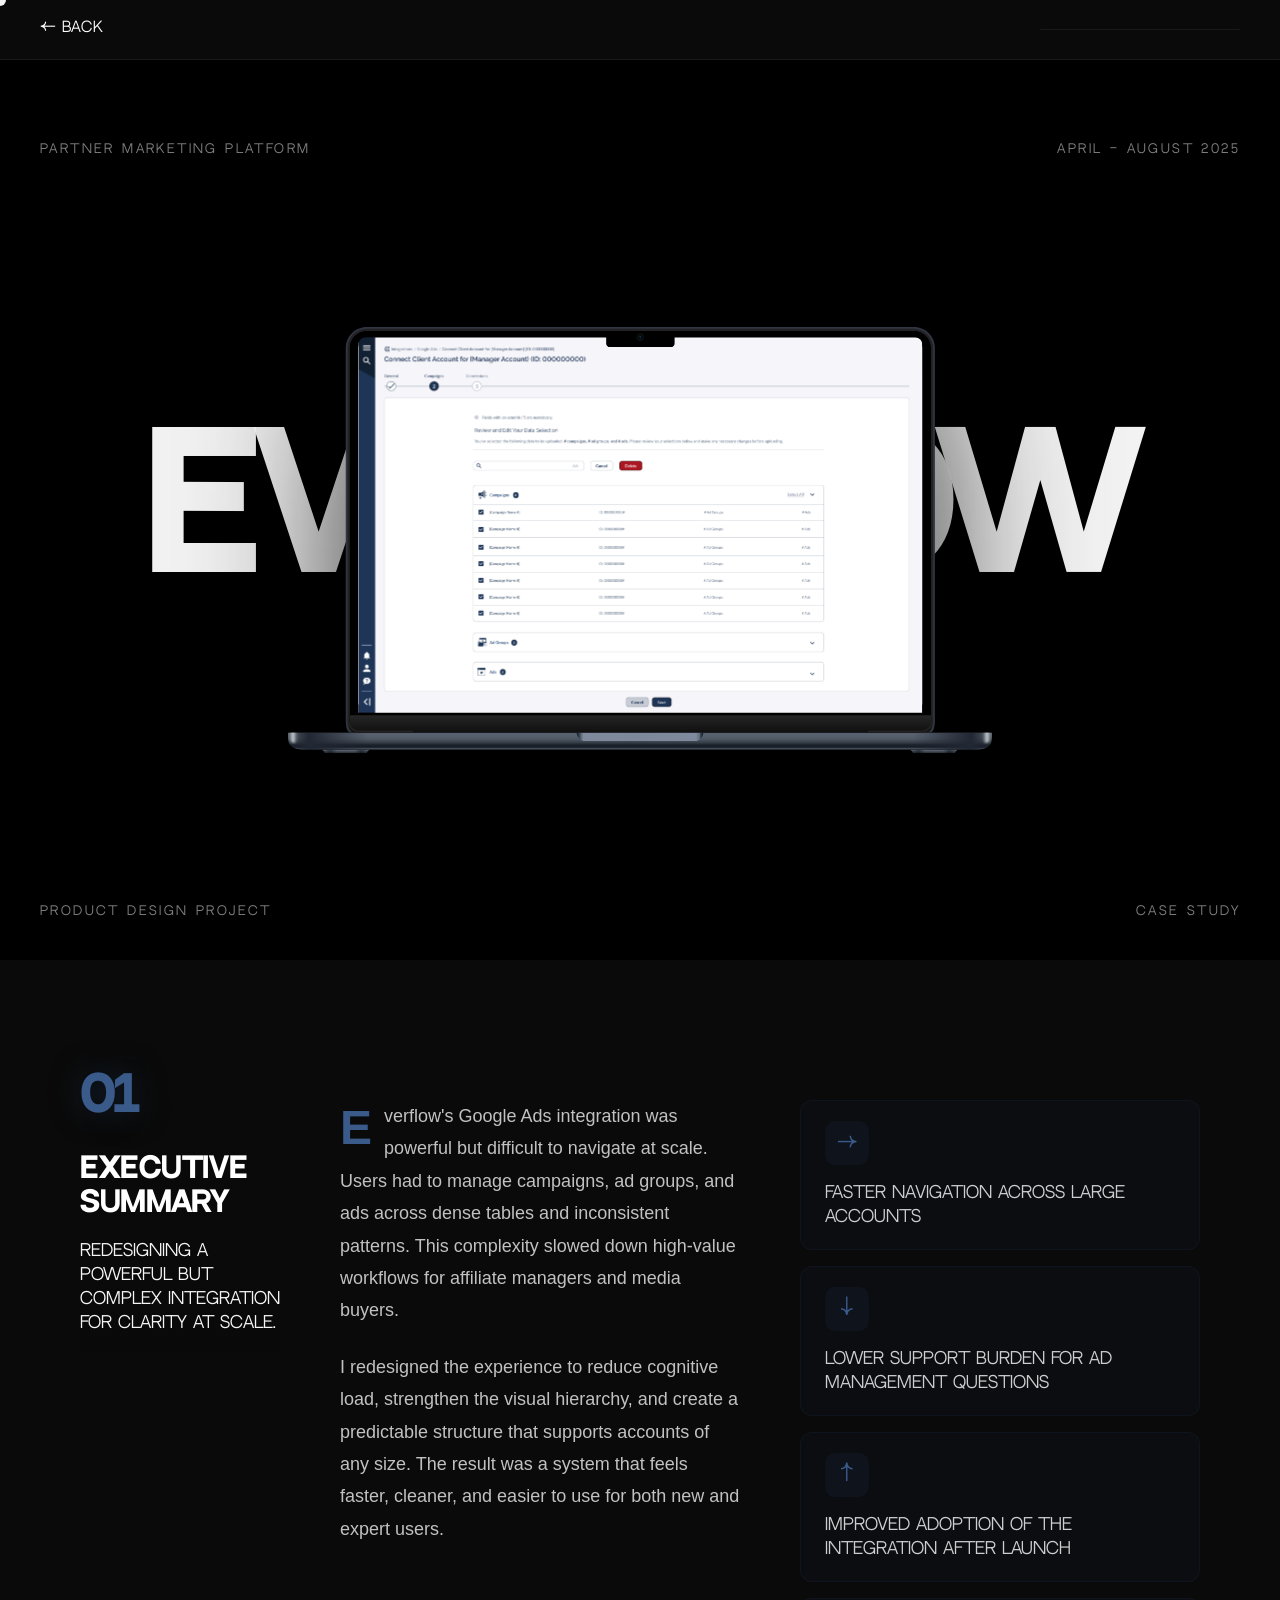
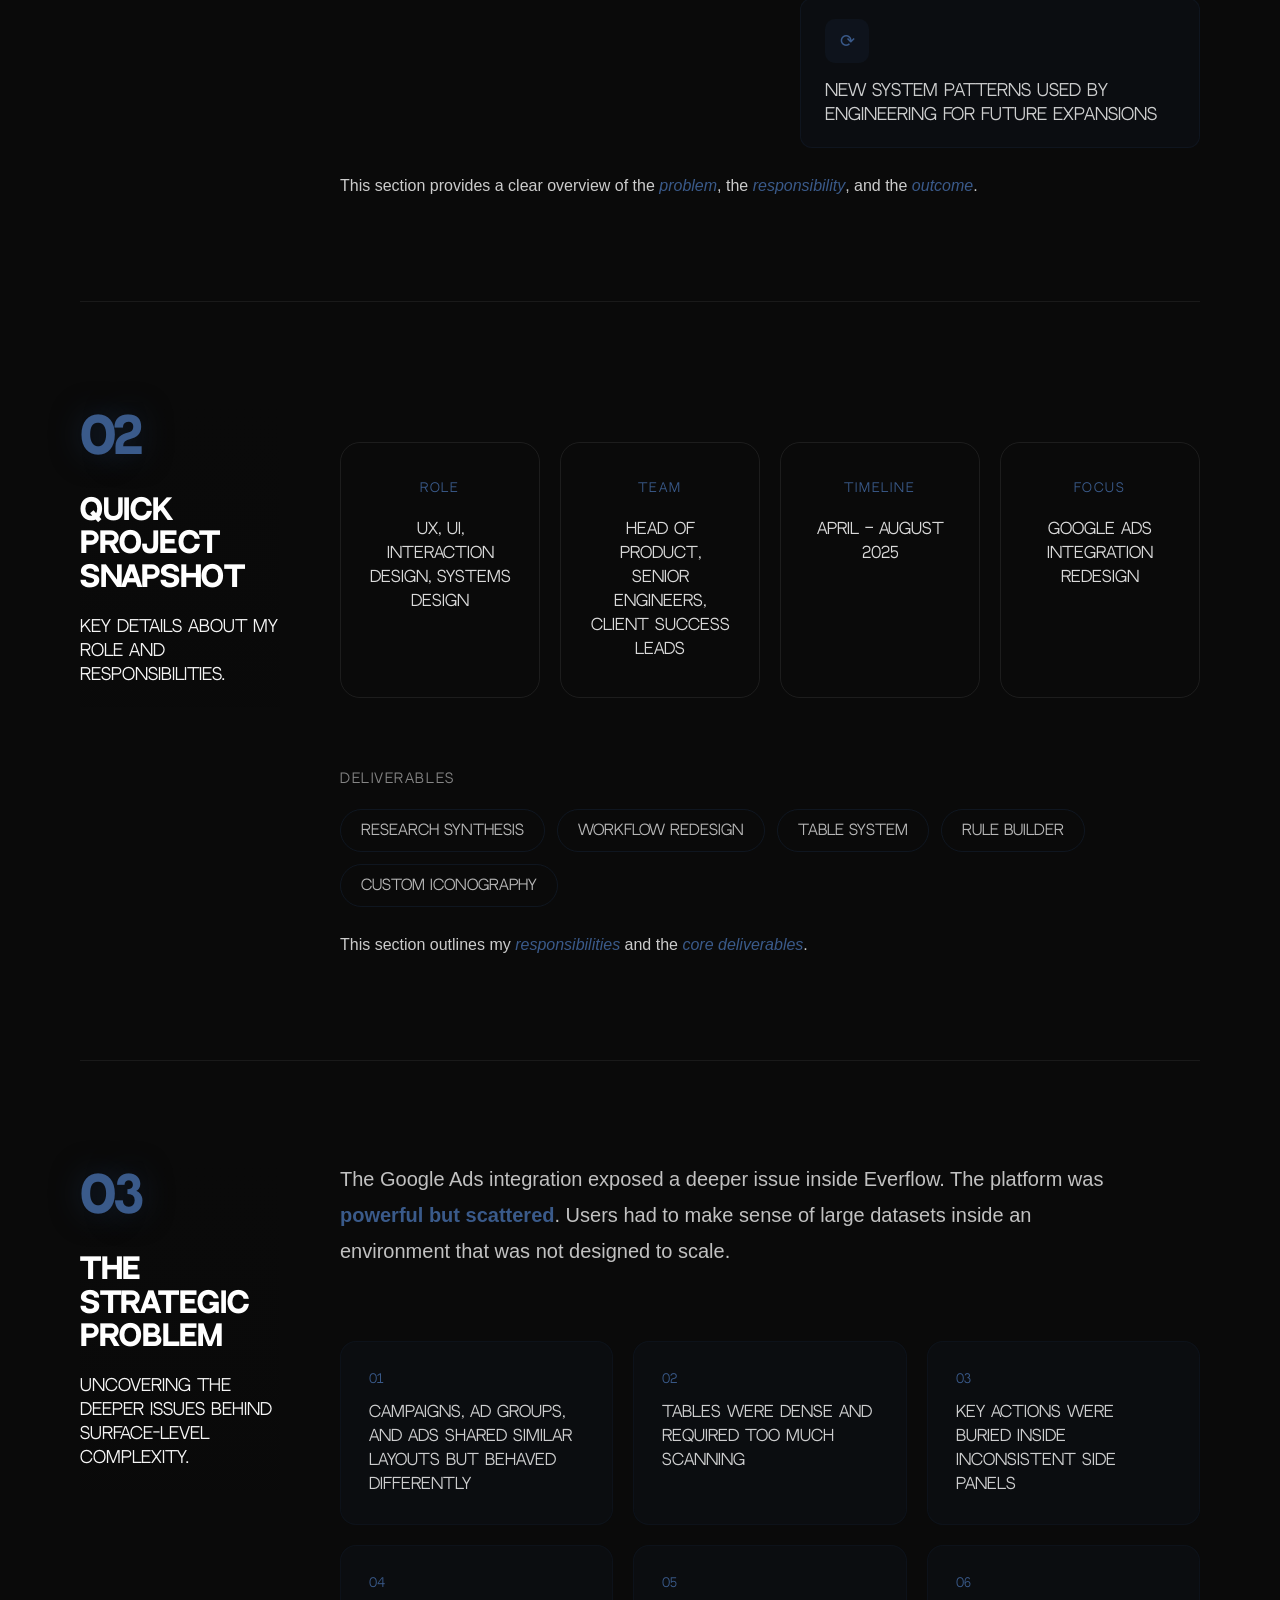
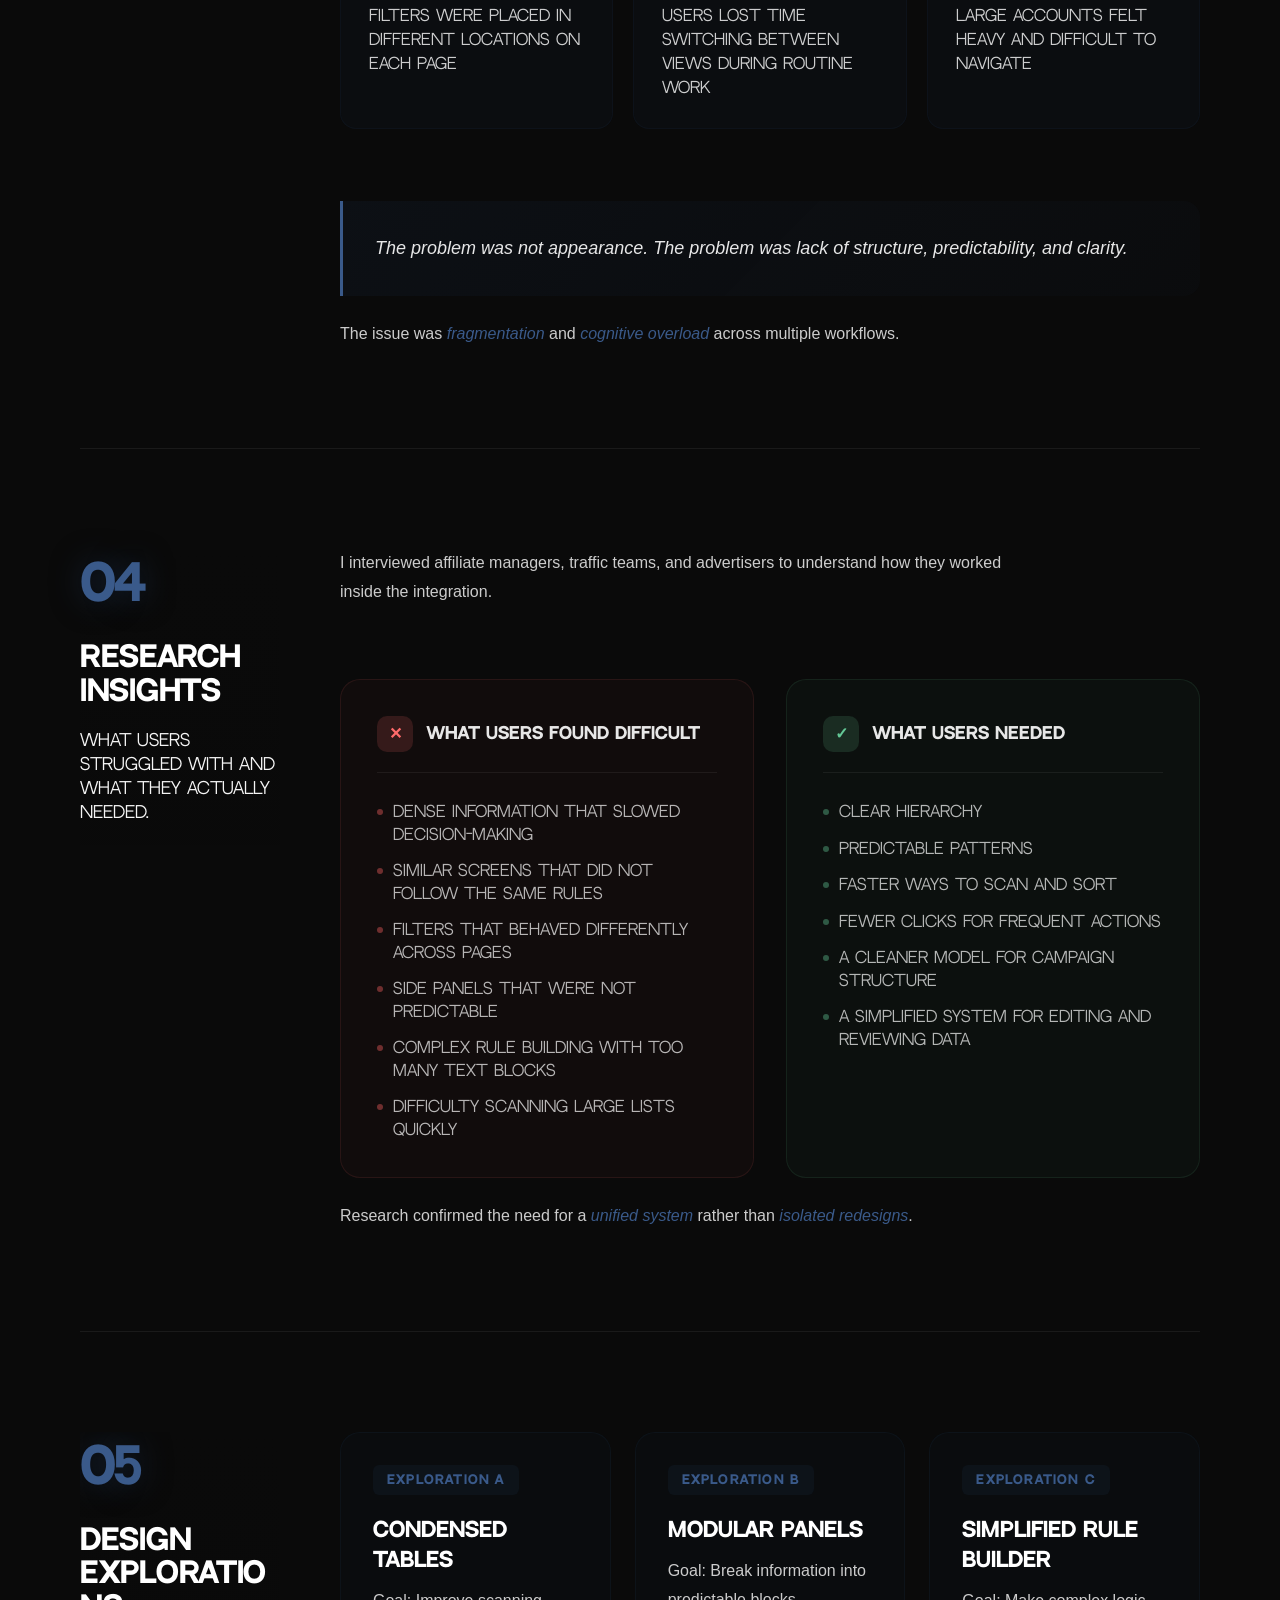
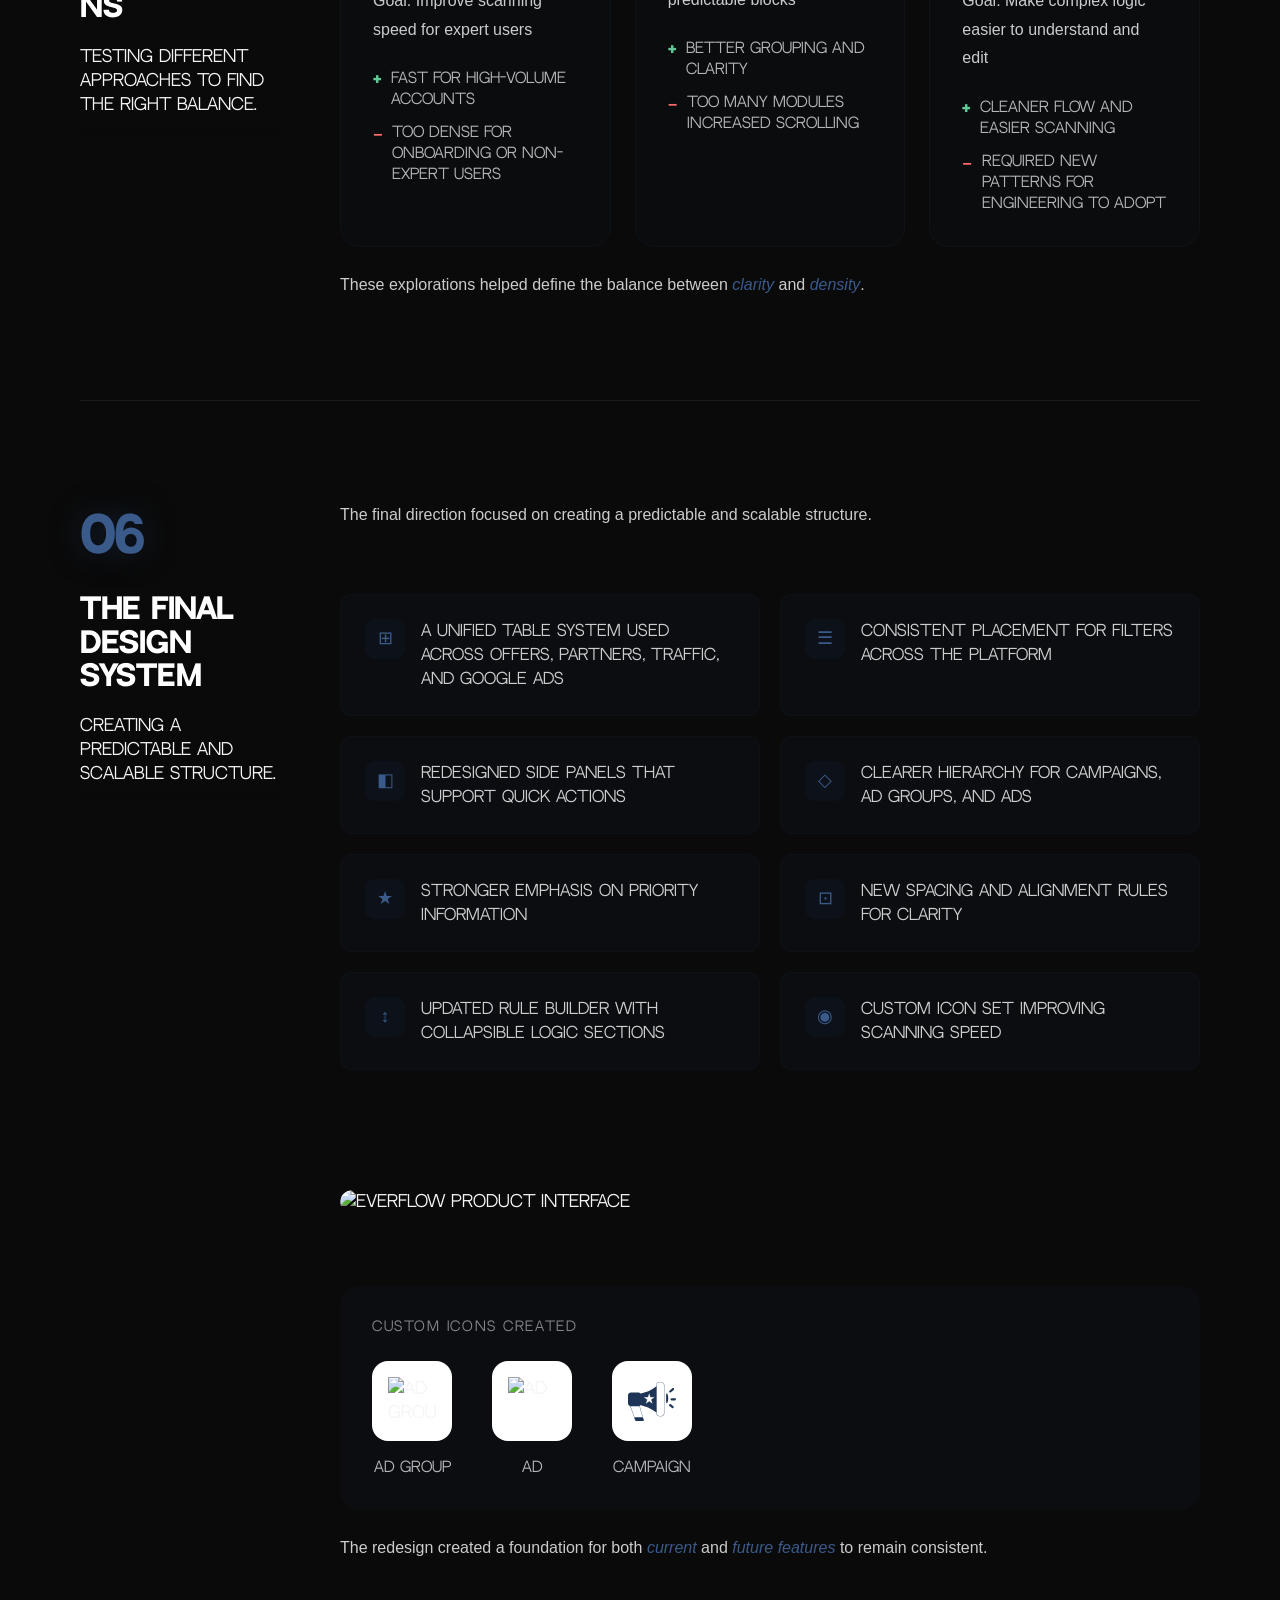
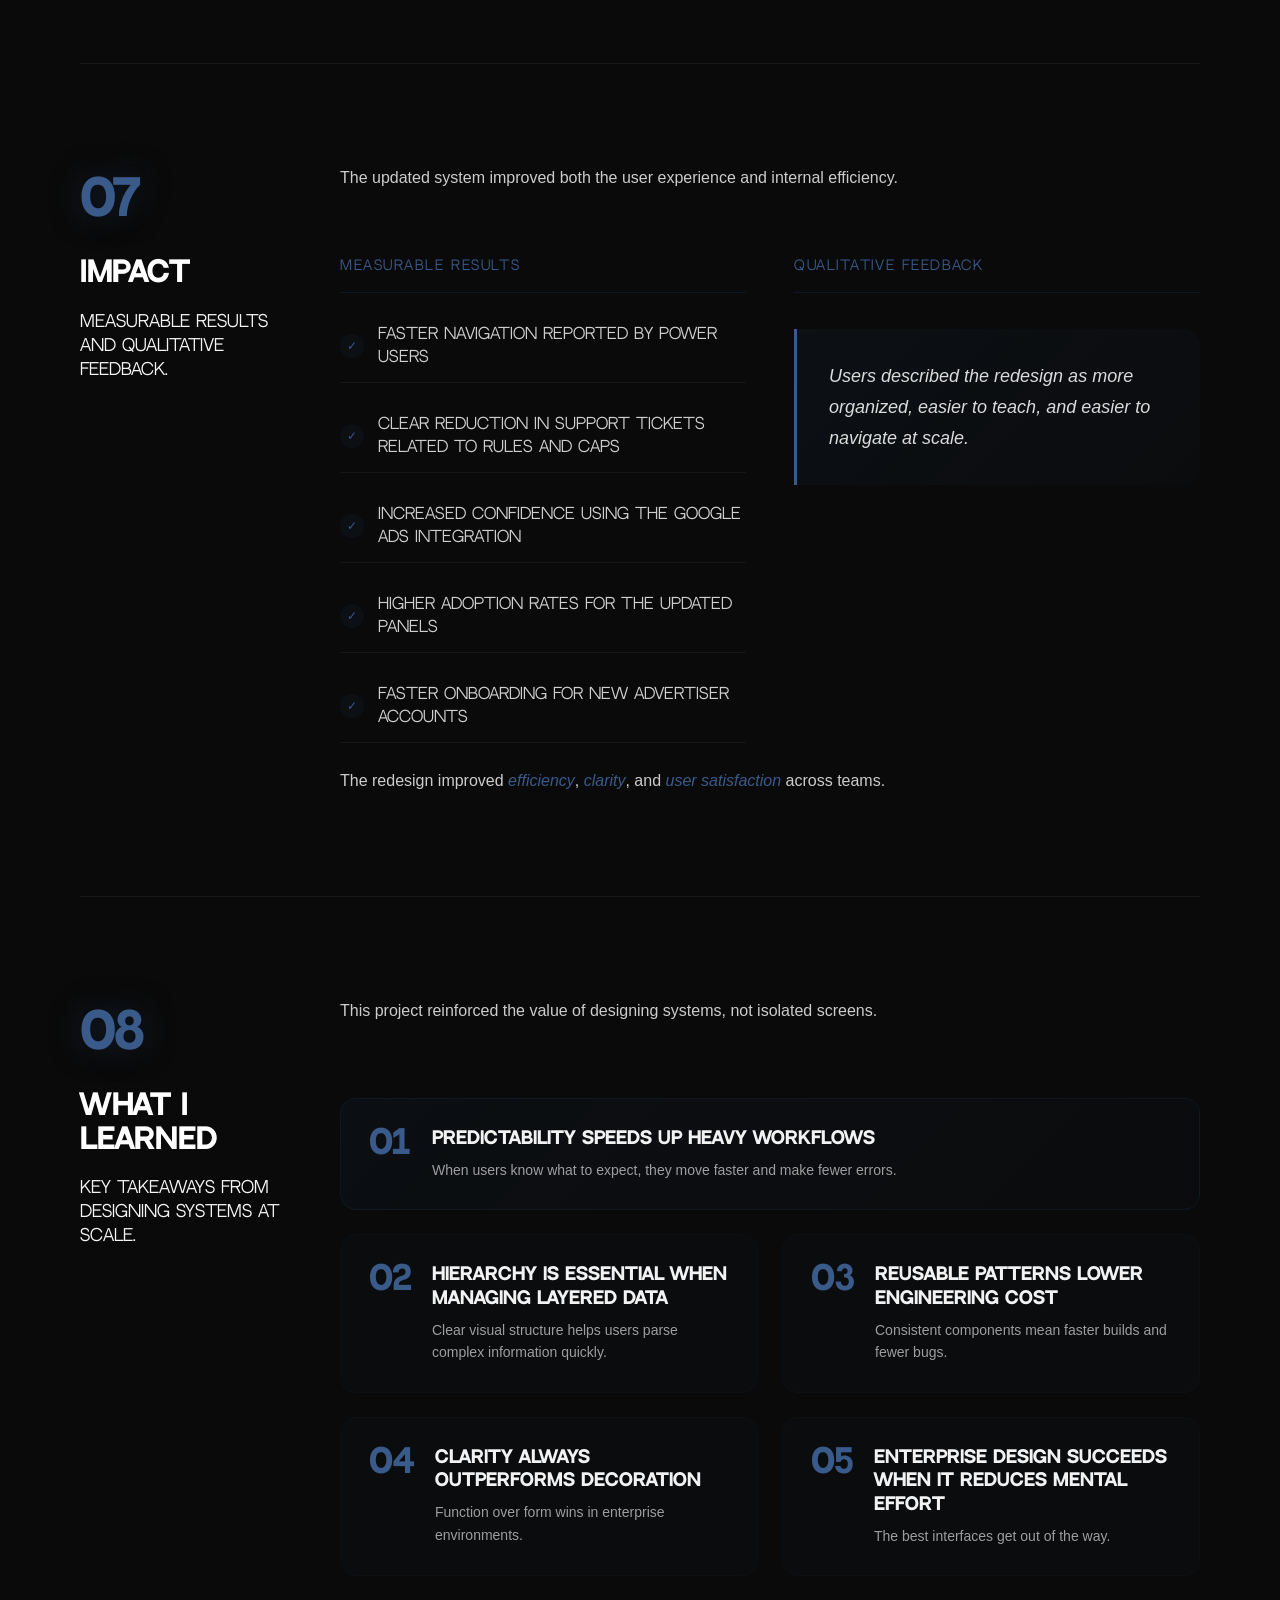
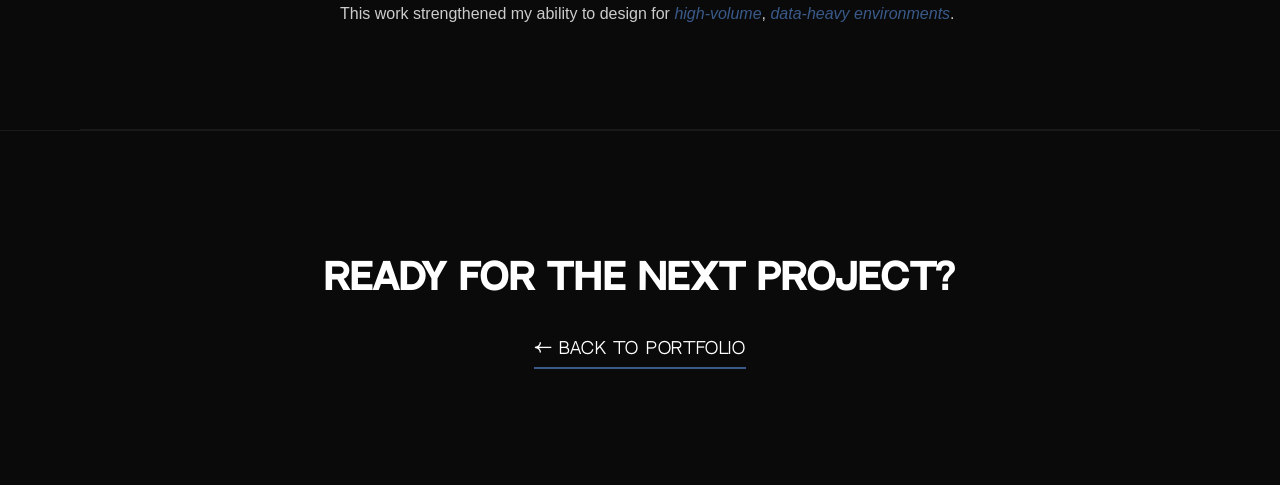
==== everflow-case-study.html @ 631b3890 "first commit" ====
<!DOCTYPE html>
<html lang="en">
<head>
    <meta charset="UTF-8">
    <meta name="viewport" content="width=device-width, initial-scale=1.0">
    <title>EVERFLOW – Case Study</title>
    <link rel="stylesheet" href="style.css">
    <link rel="stylesheet" href="case-study.css">
    <link rel="stylesheet" href="everflow-case-study.css">
    <link rel="preload" href="Assets/fonts/NeutralFace.woff2" as="font" type="font/woff2" crossorigin>
</head>
<body>
    <!-- Navigation -->
    <nav class="case-nav">
    <a href="index.html#projects" class="case-nav-logo">← back</a>
        <div class="case-nav-progress">
            <div class="progress-bar" id="progressBar"></div>
        </div>
    </nav>

    <!-- Hero Section -->
    <section class="case-hero">
        <!-- Background Text -->
        <h1 class="hero-background-text" style="font-size: clamp(80px, 14vw, 200px);">EVERFLOW</h1>
        
        <!-- Metadata -->
        <div class="hero-metadata hero-metadata-top-left">Partner Marketing Platform</div>
        <div class="hero-metadata hero-metadata-top-right">April – August 2025</div>
        <div class="hero-metadata hero-metadata-bottom-left">Product Design Project</div>
        <div class="hero-metadata hero-metadata-bottom-right">Case Study</div>
        
        <!-- Screen Mockup (centered) -->
        <div class="hero-center">
            <img src="Assets/Photos/EFScreen.svg" alt="Everflow Interface" class="phone-mockup" style="max-width: 55%; height: auto;">
        </div>
    </section>

    <!-- Content Sections -->
    <div class="case-content-wrapper">
        <!-- Section 01 - Executive Summary -->
        <section class="case-section" id="section-01">
            <div class="section-header">
                <span class="section-number">01</span>
                <h2 class="section-title">Executive Summary</h2>
                <p class="section-subtitle">Redesigning a powerful but complex integration for clarity at scale.</p>
            </div>
            <div class="section-content">
                <div class="exec-summary-grid">
                    <div class="exec-narrative">
                        <p>Everflow's Google Ads integration was powerful but difficult to navigate at scale. Users had to manage campaigns, ad groups, and ads across dense tables and inconsistent patterns. This complexity slowed down high-value workflows for affiliate managers and media buyers.</p>
                        <p>I redesigned the experience to reduce cognitive load, strengthen the visual hierarchy, and create a predictable structure that supports accounts of any size. The result was a system that feels faster, cleaner, and easier to use for both new and expert users.</p>
                    </div>
                    <div class="exec-impact-list">
                        <div class="impact-item">
                            <div class="impact-icon">→</div>
                            <span class="impact-text">Faster navigation across large accounts</span>
                        </div>
                        <div class="impact-item">
                            <div class="impact-icon">↓</div>
                            <span class="impact-text">Lower support burden for ad management questions</span>
                        </div>
                        <div class="impact-item">
                            <div class="impact-icon">↑</div>
                            <span class="impact-text">Improved adoption of the integration after launch</span>
                        </div>
                        <div class="impact-item">
                            <div class="impact-icon">⟳</div>
                            <span class="impact-text">New system patterns used by engineering for future expansions</span>
                        </div>
                    </div>
                </div>
                <p class="section-footer">This section provides a clear overview of the <em>problem</em>, the <em>responsibility</em>, and the <em>outcome</em>.</p>
            </div>
        </section>

        <!-- Section 02 - Quick Project Snapshot -->
        <section class="case-section" id="section-02">
            <div class="section-header">
                <span class="section-number">02</span>
                <h2 class="section-title">Quick Project Snapshot</h2>
                <p class="section-subtitle">Key details about my role and responsibilities.</p>
            </div>
            <div class="section-content">
                <div class="snapshot-grid">
                    <div class="snapshot-card">
                        <div class="snapshot-label">Role</div>
                        <div class="snapshot-value">UX, UI, Interaction Design, Systems Design</div>
                    </div>
                    <div class="snapshot-card">
                        <div class="snapshot-label">Team</div>
                        <div class="snapshot-value">Head of Product, Senior Engineers, Client Success Leads</div>
                    </div>
                    <div class="snapshot-card">
                        <div class="snapshot-label">Timeline</div>
                        <div class="snapshot-value">April – August 2025</div>
                    </div>
                    <div class="snapshot-card">
                        <div class="snapshot-label">Focus</div>
                        <div class="snapshot-value">Google Ads Integration Redesign</div>
                    </div>
                </div>
                <div class="deliverables-section">
                    <div class="deliverables-title">Deliverables</div>
                    <div class="deliverables-tags">
                        <span class="deliverable-tag">Research Synthesis</span>
                        <span class="deliverable-tag">Workflow Redesign</span>
                        <span class="deliverable-tag">Table System</span>
                        <span class="deliverable-tag">Rule Builder</span>
                        <span class="deliverable-tag">Custom Iconography</span>
                    </div>
                </div>
                <p class="section-footer">This section outlines my <em>responsibilities</em> and the <em>core deliverables</em>.</p>
            </div>
        </section>

        <!-- Section 03 - The Strategic Problem -->
        <section class="case-section" id="section-03">
            <div class="section-header">
                <span class="section-number">03</span>
                <h2 class="section-title">The Strategic Problem</h2>
                <p class="section-subtitle">Uncovering the deeper issues behind surface-level complexity.</p>
            </div>
            <div class="section-content">
                <div class="problem-intro">
                    <p>The Google Ads integration exposed a deeper issue inside Everflow. The platform was <strong>powerful but scattered</strong>. Users had to make sense of large datasets inside an environment that was not designed to scale.</p>
                </div>
                <div class="challenges-container">
                    <div class="challenge-block">
                        <div class="challenge-num">01</div>
                        <div class="challenge-text">Campaigns, ad groups, and ads shared similar layouts but behaved differently</div>
                    </div>
                    <div class="challenge-block">
                        <div class="challenge-num">02</div>
                        <div class="challenge-text">Tables were dense and required too much scanning</div>
                    </div>
                    <div class="challenge-block">
                        <div class="challenge-num">03</div>
                        <div class="challenge-text">Key actions were buried inside inconsistent side panels</div>
                    </div>
                    <div class="challenge-block">
                        <div class="challenge-num">04</div>
                        <div class="challenge-text">Filters were placed in different locations on each page</div>
                    </div>
                    <div class="challenge-block">
                        <div class="challenge-num">05</div>
                        <div class="challenge-text">Users lost time switching between views during routine work</div>
                    </div>
                    <div class="challenge-block">
                        <div class="challenge-num">06</div>
                        <div class="challenge-text">Large accounts felt heavy and difficult to navigate</div>
                    </div>
                </div>
                <div class="problem-statement">
                    <p>The problem was not appearance. The problem was lack of structure, predictability, and clarity.</p>
                </div>
                <p class="section-footer">The issue was <em>fragmentation</em> and <em>cognitive overload</em> across multiple workflows.</p>
            </div>
        </section>

        <!-- Section 04 - Research Insights -->
        <section class="case-section" id="section-04">
            <div class="section-header">
                <span class="section-number">04</span>
                <h2 class="section-title">Research Insights</h2>
                <p class="section-subtitle">What users struggled with and what they actually needed.</p>
            </div>
            <div class="section-content">
                <p class="research-intro">I interviewed affiliate managers, traffic teams, and advertisers to understand how they worked inside the integration.</p>
                
                <div class="research-visual-grid">
                    <div class="research-card difficulties">
                        <div class="research-card-header">
                            <span class="research-card-icon">✕</span>
                            <h4>What users found difficult</h4>
                        </div>
                        <div class="research-card-items">
                            <div class="research-card-item">Dense information that slowed decision-making</div>
                            <div class="research-card-item">Similar screens that did not follow the same rules</div>
                            <div class="research-card-item">Filters that behaved differently across pages</div>
                            <div class="research-card-item">Side panels that were not predictable</div>
                            <div class="research-card-item">Complex rule building with too many text blocks</div>
                            <div class="research-card-item">Difficulty scanning large lists quickly</div>
                        </div>
                    </div>
                    <div class="research-card needs">
                        <div class="research-card-header">
                            <span class="research-card-icon">✓</span>
                            <h4>What users needed</h4>
                        </div>
                        <div class="research-card-items">
                            <div class="research-card-item">Clear hierarchy</div>
                            <div class="research-card-item">Predictable patterns</div>
                            <div class="research-card-item">Faster ways to scan and sort</div>
                            <div class="research-card-item">Fewer clicks for frequent actions</div>
                            <div class="research-card-item">A cleaner model for campaign structure</div>
                            <div class="research-card-item">A simplified system for editing and reviewing data</div>
                        </div>
                    </div>
                </div>
                
                <p class="section-footer">Research confirmed the need for a <em>unified system</em> rather than <em>isolated redesigns</em>.</p>
            </div>
        </section>

        <!-- Section 05 - Design Explorations -->
        <section class="case-section" id="section-05">
            <div class="section-header">
                <span class="section-number">05</span>
                <h2 class="section-title">Design Explorations</h2>
                <p class="section-subtitle">Testing different approaches to find the right balance.</p>
            </div>
            <div class="section-content">
                <div class="explorations-row">
                    <div class="exploration-card">
                        <span class="exploration-label">Exploration A</span>
                        <h3 class="exploration-title">Condensed Tables</h3>
                        <p class="exploration-goal">Goal: Improve scanning speed for expert users</p>
                        <div class="exploration-pros-cons">
                            <div class="pro-con-item pro">
                                <span class="pro-con-sign">+</span>
                                <span class="pro-con-text">Fast for high-volume accounts</span>
                            </div>
                            <div class="pro-con-item con">
                                <span class="pro-con-sign">−</span>
                                <span class="pro-con-text">Too dense for onboarding or non-expert users</span>
                            </div>
                        </div>
                    </div>
                    <div class="exploration-card">
                        <span class="exploration-label">Exploration B</span>
                        <h3 class="exploration-title">Modular Panels</h3>
                        <p class="exploration-goal">Goal: Break information into predictable blocks</p>
                        <div class="exploration-pros-cons">
                            <div class="pro-con-item pro">
                                <span class="pro-con-sign">+</span>
                                <span class="pro-con-text">Better grouping and clarity</span>
                            </div>
                            <div class="pro-con-item con">
                                <span class="pro-con-sign">−</span>
                                <span class="pro-con-text">Too many modules increased scrolling</span>
                            </div>
                        </div>
                    </div>
                    <div class="exploration-card">
                        <span class="exploration-label">Exploration C</span>
                        <h3 class="exploration-title">Simplified Rule Builder</h3>
                        <p class="exploration-goal">Goal: Make complex logic easier to understand and edit</p>
                        <div class="exploration-pros-cons">
                            <div class="pro-con-item pro">
                                <span class="pro-con-sign">+</span>
                                <span class="pro-con-text">Cleaner flow and easier scanning</span>
                            </div>
                            <div class="pro-con-item con">
                                <span class="pro-con-sign">−</span>
                                <span class="pro-con-text">Required new patterns for engineering to adopt</span>
                            </div>
                        </div>
                    </div>
                </div>
                <p class="section-footer">These explorations helped define the balance between <em>clarity</em> and <em>density</em>.</p>
            </div>
        </section>

        <!-- Section 06 - The Final Design System -->
        <section class="case-section" id="section-06">
            <div class="section-header">
                <span class="section-number">06</span>
                <h2 class="section-title">The Final Design System</h2>
                <p class="section-subtitle">Creating a predictable and scalable structure.</p>
            </div>
            <div class="section-content">
                <p class="design-system-intro">The final direction focused on creating a predictable and scalable structure.</p>
                <div class="improvements-grid">
                    <div class="improvement-item">
                        <div class="improvement-icon">⊞</div>
                        <span class="improvement-text">A unified table system used across Offers, Partners, Traffic, and Google Ads</span>
                    </div>
                    <div class="improvement-item">
                        <div class="improvement-icon">☰</div>
                        <span class="improvement-text">Consistent placement for filters across the platform</span>
                    </div>
                    <div class="improvement-item">
                        <div class="improvement-icon">◧</div>
                        <span class="improvement-text">Redesigned side panels that support quick actions</span>
                    </div>
                    <div class="improvement-item">
                        <div class="improvement-icon">◇</div>
                        <span class="improvement-text">Clearer hierarchy for campaigns, ad groups, and ads</span>
                    </div>
                    <div class="improvement-item">
                        <div class="improvement-icon">★</div>
                        <span class="improvement-text">Stronger emphasis on priority information</span>
                    </div>
                    <div class="improvement-item">
                        <div class="improvement-icon">⊡</div>
                        <span class="improvement-text">New spacing and alignment rules for clarity</span>
                    </div>
                    <div class="improvement-item">
                        <div class="improvement-icon">↕</div>
                        <span class="improvement-text">Updated rule builder with collapsible logic sections</span>
                    </div>
                    <div class="improvement-item">
                        <div class="improvement-icon">◉</div>
                        <span class="improvement-text">Custom icon set improving scanning speed</span>
                    </div>
                </div>
                
                <!-- Product Image -->
                <div class="product-showcase">
                    <img src="Assets/Photos/everflow cover (2).svg" alt="Everflow Product Interface" class="product-image">
                </div>
                
                <div class="icons-section">
                    <div class="icons-title">Custom Icons Created</div>
                    <div class="icons-grid-simple">
                        <div class="icon-block">
                            <div class="icon-bg">
                                <img src="Assets/Photos/ad group icon.svg" alt="Ad Group" class="icon-img">
                            </div>
                            <span class="icon-name">Ad Group</span>
                        </div>
                        <div class="icon-block">
                            <div class="icon-bg">
                                <img src="Assets/Photos/ad icon.svg" alt="Ad" class="icon-img">
                            </div>
                            <span class="icon-name">Ad</span>
                        </div>
                        <div class="icon-block">
                            <div class="icon-bg">
                                <img src="Assets/Photos/megaphone.svg" alt="Campaign" class="icon-img">
                            </div>
                            <span class="icon-name">Campaign</span>
                        </div>
                    </div>
                </div>
                <p class="section-footer">The redesign created a foundation for both <em>current</em> and <em>future features</em> to remain consistent.</p>
            </div>
        </section>

        <!-- Section 07 - Impact -->
        <section class="case-section" id="section-07">
            <div class="section-header">
                <span class="section-number">07</span>
                <h2 class="section-title">Impact</h2>
                <p class="section-subtitle">Measurable results and qualitative feedback.</p>
            </div>
            <div class="section-content">
                <p class="impact-intro">The updated system improved both the user experience and internal efficiency.</p>
                <div class="impact-sections">
                    <div class="impact-section">
                        <div class="impact-section-title">Measurable Results</div>
                        <div class="impact-row">
                            <div class="impact-check">✓</div>
                            <span class="impact-row-text">Faster navigation reported by power users</span>
                        </div>
                        <div class="impact-row">
                            <div class="impact-check">✓</div>
                            <span class="impact-row-text">Clear reduction in support tickets related to rules and caps</span>
                        </div>
                        <div class="impact-row">
                            <div class="impact-check">✓</div>
                            <span class="impact-row-text">Increased confidence using the Google Ads integration</span>
                        </div>
                        <div class="impact-row">
                            <div class="impact-check">✓</div>
                            <span class="impact-row-text">Higher adoption rates for the updated panels</span>
                        </div>
                        <div class="impact-row">
                            <div class="impact-check">✓</div>
                            <span class="impact-row-text">Faster onboarding for new advertiser accounts</span>
                        </div>
                    </div>
                    <div class="impact-section">
                        <div class="impact-section-title">Qualitative Feedback</div>
                        <div class="qualitative-quote">
                            <p>Users described the redesign as more organized, easier to teach, and easier to navigate at scale.</p>
                        </div>
                    </div>
                </div>
                <p class="section-footer">The redesign improved <em>efficiency</em>, <em>clarity</em>, and <em>user satisfaction</em> across teams.</p>
            </div>
        </section>

        <!-- Section 08 - What I Learned -->
        <section class="case-section" id="section-08">
            <div class="section-header">
                <span class="section-number">08</span>
                <h2 class="section-title">What I Learned</h2>
                <p class="section-subtitle">Key takeaways from designing systems at scale.</p>
            </div>
            <div class="section-content">
                <p class="learnings-intro">This project reinforced the value of designing systems, not isolated screens.</p>
                
                <div class="learnings-showcase">
                    <div class="learning-card featured">
                        <div class="learning-number">01</div>
                        <div class="learning-content">
                            <h4>Predictability speeds up heavy workflows</h4>
                            <p>When users know what to expect, they move faster and make fewer errors.</p>
                        </div>
                    </div>
                    <div class="learning-card">
                        <div class="learning-number">02</div>
                        <div class="learning-content">
                            <h4>Hierarchy is essential when managing layered data</h4>
                            <p>Clear visual structure helps users parse complex information quickly.</p>
                        </div>
                    </div>
                    <div class="learning-card">
                        <div class="learning-number">03</div>
                        <div class="learning-content">
                            <h4>Reusable patterns lower engineering cost</h4>
                            <p>Consistent components mean faster builds and fewer bugs.</p>
                        </div>
                    </div>
                    <div class="learning-card">
                        <div class="learning-number">04</div>
                        <div class="learning-content">
                            <h4>Clarity always outperforms decoration</h4>
                            <p>Function over form wins in enterprise environments.</p>
                        </div>
                    </div>
                    <div class="learning-card">
                        <div class="learning-number">05</div>
                        <div class="learning-content">
                            <h4>Enterprise design succeeds when it reduces mental effort</h4>
                            <p>The best interfaces get out of the way.</p>
                        </div>
                    </div>
                </div>
                
                <p class="section-footer closing-footer">This work strengthened my ability to design for <em>high-volume</em>, <em>data-heavy environments</em>.</p>
            </div>
        </section>
    </div>

    <!-- Footer CTA -->
    <section class="case-footer">
        <div class="footer-content">
            <h2>Ready for the next project?</h2>
            <a href="index.html#projects" class="footer-link">← Back to portfolio</a>
        </div>
    </section>

    <script>
        // ===== FRAMER-STYLE ANIMATIONS =====
        
        // Smooth scroll progress bar
        window.addEventListener('scroll', () => {
            const scrollTop = window.scrollY;
            const docHeight = document.documentElement.scrollHeight - window.innerHeight;
            const scrollPercent = (scrollTop / docHeight) * 100;
            const progressBar = document.getElementById('progressBar');
            if (progressBar) {
                progressBar.style.width = scrollPercent + '%';
            }
        });

        // Main intersection observer for scroll animations
        const observerOptions = {
            threshold: 0.1,
            rootMargin: '0px 0px -50px 0px'
        };

        const observer = new IntersectionObserver((entries) => {
            entries.forEach(entry => {
                if (entry.isIntersecting) {
                    entry.target.classList.add('visible');
                    entry.target.classList.add('in-view');
                }
            });
        }, observerOptions);

        // Observe all animatable elements
        const animatableSelectors = [
            '.case-section',
            '.section-header',
            '.section-content',
            '.exec-summary-grid',
            '.impact-item',
            '.snapshot-card',
            '.challenge-block',
            '.research-card',
            '.research-card-item',
            '.exploration-card',
            '.improvement-item',
            '.icon-chip',
            '.impact-row',
            '.learning-card',
            '.deliverable-tag',
            '.case-footer'
        ];
        
        document.querySelectorAll(animatableSelectors.join(', ')).forEach(el => {
            observer.observe(el);
        });
    </script>
    <!-- Custom Cursor -->
    <div class="cursor"></div>
    <div class="cursor-text"></div>

    <script>
        // Custom Cursor - Case Study
        const cursor = document.querySelector('.cursor');
        const cursorText = document.querySelector('.cursor-text');

        if (cursor && cursorText) {
            let mouseX = 0;
            let mouseY = 0;
            let cursorX = 0;
            let cursorY = 0;

            document.addEventListener('mousemove', (e) => {
                mouseX = e.clientX;
                mouseY = e.clientY;
            });

            function animateCursor() {
                const speed = 0.2;
                cursorX += (mouseX - cursorX) * speed;
                cursorY += (mouseY - cursorY) * speed;

                cursor.style.left = cursorX + 'px';
                cursor.style.top = cursorY + 'px';
                cursorText.style.left = cursorX + 'px';
                cursorText.style.top = cursorY + 'px';

                requestAnimationFrame(animateCursor);
            }

            animateCursor();

            document.addEventListener('mouseleave', () => {
                cursor.style.opacity = '0';
                cursorText.style.opacity = '0';
            });

            document.addEventListener('mouseenter', () => {
                cursor.style.opacity = '1';
                cursorText.style.opacity = '0';
            });
        }
    </script>

    <script>
        // Page exit animation for back links
        document.querySelectorAll('.case-nav-logo, .footer-link, .cta-link').forEach((link) => {
            link.addEventListener('click', (event) => {
                const href = link.getAttribute('href');
                if (!href || href.startsWith('#')) return;
                if (window.matchMedia('(prefers-reduced-motion: reduce)').matches) {
                    return;
                }
                event.preventDefault();
                document.body.classList.add('page-exit');
                setTimeout(() => {
                    window.location.href = href;
                }, 520);
            });
        });
    </script>
</body>
</html>
---- style.css ----
/* Font Face Declarations */
@font-face {
    font-family: 'NeutralFace';
    src: url('Assets/fonts/NeutralFace.otf') format('opentype');
    font-weight: normal;
    font-style: normal;
    font-display: swap;
}

@font-face {
    font-family: 'NeutralFace';
    src: url('Assets/fonts/NeutralFace-Bold.otf') format('opentype');
    font-weight: bold;
    font-style: normal;
    font-display: swap;
}

/* Design System Variables */
:root {
    --color-primary: #ffffff;
    --color-secondary: #8a8a8a;
    --color-tertiary: #555555;
    --color-bg-primary: #0a0a0a;
    --color-bg-secondary: #1d1e20;
    --spacing-xs: 8px;
    --spacing-sm: 16px;
    --spacing-md: 24px;
    --spacing-lg: 48px;
    --spacing-xl: 80px;
    --border-radius: 8px;
    --transition-fast: 0.2s cubic-bezier(0.25, 0.1, 0.25, 1);
    --transition-base: 0.4s cubic-bezier(0.25, 0.1, 0.25, 1);
    --transition-slow: 0.8s cubic-bezier(0.25, 0.1, 0.25, 1);
}

/* Reset and base styles */
* {
    margin: 0;
    padding: 0;
    box-sizing: border-box;
}

body {
    font-family: 'NeutralFace', -apple-system, BlinkMacSystemFont, 'Segoe UI', sans-serif;
    line-height: 1.5;
    font-style: normal;
    overflow-x: hidden;
    overflow-y: scroll;
    scrollbar-gutter: stable;
    scroll-behavior: smooth;
    background-color: var(--color-bg-primary);
    color: var(--color-primary);
    cursor: none;
}

/* Custom Cursor */
.cursor {
    position: fixed;
    width: 12px;
    height: 12px;
    background: #ffffff;
    border-radius: 50%;
    pointer-events: none;
    z-index: 9999;
    transform: translate(-50%, -50%);
    transition: width 0.5s cubic-bezier(0.34, 1.56, 0.64, 1), 
                height 0.5s cubic-bezier(0.34, 1.56, 0.64, 1),
                background 0.3s ease,
                border-radius 0.5s cubic-bezier(0.34, 1.56, 0.64, 1);
    mix-blend-mode: difference;
}

.cursor-text {
    position: fixed;
    pointer-events: none;
    z-index: 10000;
    transform: translate(-50%, -50%);
    font-family: 'NeutralFace', sans-serif;
    font-size: 13px;
    font-weight: 600;
    letter-spacing: 0.08em;
    text-transform: uppercase;
    color: #000;
    opacity: 0;
    transition: opacity 0.2s ease;
}

.cursor.hover-project {
    width: 110px;
    height: 110px;
    background: #ffffff;
    mix-blend-mode: normal;
    border-radius: 50%;
    animation: cursorBounce 0.6s cubic-bezier(0.34, 1.56, 0.64, 1);
}

@keyframes cursorBounce {
    0% { transform: translate(-50%, -50%) scale(0.5); }
    50% { transform: translate(-50%, -50%) scale(1.15); }
    100% { transform: translate(-50%, -50%) scale(1); }
}

.cursor.hover-project + .cursor-text {
    opacity: 1 !important;
    color: #000;
    font-weight: 700;
    transition: none;
}

@keyframes textPop {
    0% { opacity: 0; transform: translate(-50%, -50%) scale(0.5); }
    100% { opacity: 1; transform: translate(-50%, -50%) scale(1); }
}

/* Wiggle animation while hovering */
.cursor.hover-project.wiggle {
    animation: cursorWiggle 3s ease-in-out infinite;
}

@keyframes cursorWiggle {
    0%, 100% { transform: translate(-50%, -50%) scale(1) rotate(0deg); }
    25% { transform: translate(-50%, -50%) scale(1.03) rotate(2deg); }
    50% { transform: translate(-50%, -50%) scale(0.97) rotate(0deg); }
    75% { transform: translate(-50%, -50%) scale(1.03) rotate(-2deg); }
}

.cursor.hover-project.wiggle + .cursor-text {
    animation: textWiggle 3s ease-in-out infinite;
}

@keyframes textWiggle {
    0%, 100% { transform: translate(-50%, -50%) rotate(0deg); }
    25% { transform: translate(-50%, -50%) rotate(2deg); }
    50% { transform: translate(-50%, -50%) rotate(0deg); }
    75% { transform: translate(-50%, -50%) rotate(-2deg); }
}

/* Hide cursor on touch devices */
@media (hover: none) {
    .cursor, .cursor-text {
        display: none;
    }
    body {
        cursor: auto;
    }
}

/* Hide default cursor on interactive elements */
a, button, .project-card, .nav-link, .cv-button {
    cursor: none;
}

body.preload {
    overflow: hidden;
}

/* Preloader - Minimal & Elegant */
.preloader {
    position: fixed;
    top: 0;
    left: 0;
    width: 100%;
    height: 100%;
    background-color: #0a0a0a;
    display: flex;
    justify-content: center;
    align-items: center;
    z-index: 10000;
    transition: opacity 1s ease-out, visibility 1s ease-out;
    overflow: hidden;
}

.preloader.hidden {
    opacity: 0;
    visibility: hidden;
}

.preloader-content {
    text-align: center;
    position: relative;
}

.loading-counter {
    font-family: 'NeutralFace', sans-serif;
    font-size: 120px;
    font-weight: normal;
    color: #ffffff;
    line-height: 1;
    margin-bottom: 40px;
    opacity: 0;
    animation: counterFade 0.3s ease-out forwards;
    letter-spacing: -2px;
}

.loading-text {
    font-family: 'NeutralFace', sans-serif;
    color: #666666;
    font-size: 16px;
    letter-spacing: 1px;
    opacity: 0;
    animation: textFade 0.5s ease-out 0.2s forwards;
    text-transform: lowercase;
    margin-top: 20px;
}

.minimal-progress {
    width: 200px;
    height: 1px;
    background-color: rgba(255, 255, 255, 0.1);
    margin: 30px auto 0;
    position: relative;
    overflow: hidden;
}

.minimal-progress::after {
    content: '';
    position: absolute;
    top: 0;
    left: -100%;
    width: 100%;
    height: 100%;
    background-color: #ffffff;
    animation: progressSlide 2.5s ease-out forwards;
}

@keyframes counterFade {
    to { opacity: 1; }
}

@keyframes textFade {
    to { opacity: 1; }
}

@keyframes progressSlide {
    0% { left: -100%; }
    100% { left: 100%; }
}

@keyframes gradientShift {
    0%, 100% { background-position: 0% 50%; }
    50% { background-position: 100% 50%; }
}

@keyframes textSlideUp {
    to {
        opacity: 1;
        transform: translateY(0);
    }
}

@keyframes spin {
    0% { transform: rotate(0deg); }
    100% { transform: rotate(360deg); }
}

@keyframes dotPulse {
    0%, 100% { transform: scale(0.8); opacity: 0.5; }
    50% { transform: scale(1.2); opacity: 1; }
}

@keyframes shimmer {
    0% { background-position: -200% center; }
    100% { background-position: 200% center; }
}

@keyframes progressRing {
    to {
        stroke-dashoffset: 0;
    }
}

.particle {
    position: absolute;
    width: 4px;
    height: 4px;
    background: radial-gradient(circle, #ffffff, transparent);
    border-radius: 50%;
    pointer-events: none;
    animation: float 6s ease-in-out infinite;
}

.particle:nth-child(1) { top: 10%; left: 20%; animation-delay: 0s; }
.particle:nth-child(2) { top: 20%; left: 80%; animation-delay: 1s; }
.particle:nth-child(3) { top: 80%; left: 10%; animation-delay: 2s; }
.particle:nth-child(4) { top: 70%; left: 90%; animation-delay: 3s; }
.particle:nth-child(5) { top: 30%; left: 50%; animation-delay: 4s; }

@keyframes float {
    0%, 100% { transform: translateY(0px) rotate(0deg); opacity: 0; }
    10% { opacity: 1; }
    90% { opacity: 1; }
    50% { transform: translateY(-20px) rotate(180deg); }
}

@keyframes logoSlideUp {
    to {
        opacity: 1;
        transform: translateX(-50%) translateY(0px);
    }
}

@keyframes navSmoothUp {
    to {
        opacity: 1;
        transform: translateY(0px);
    }
}

@keyframes navPopUp {
    0% {
        opacity: 0;
        transform: translateY(50px) scale(0.8);
    }
    60% {
        transform: translateY(-5px) scale(1.05);
    }
    100% {
        opacity: 1;
        transform: translateY(0px) scale(1);
    }
}

@keyframes heroFadeIn {
    to {
        opacity: 1;
    }
}

@keyframes statusSlideDown {
    to {
        opacity: 1;
        transform: translateY(0);
    }
}

@keyframes statusPulse {
    0%, 100% { 
        opacity: 1; 
        transform: scale(1);
    }
    50% { 
        opacity: 0.6; 
        transform: scale(1.2);
    }
}

@keyframes logoFloat {
    0%, 100% { 
        transform: translateY(0px); 
    }
    50% { 
        transform: translateY(-12px); 
    }
}

@keyframes menuFloat {
    0%, 100% { 
        transform: translateY(0px); 
    }
    50% { 
        transform: translateY(-6px); 
    }
}

@keyframes spinOnHover {
    0% { 
        transform: translateY(0px) rotate(0deg); 
    }
    50% { 
        transform: translateY(-2px) rotate(180deg); 
    }
    100% { 
        transform: translateY(0px) rotate(360deg); 
    }
}

@keyframes continuousSpinOnHover {
    0% { 
        transform: rotate(0deg); 
    }
    100% { 
        transform: rotate(360deg); 
    }
}

@keyframes subtleGlow {
    0%, 100% { 
        text-shadow: 0 0 5px rgba(255, 255, 255, 0.3);
    }
    50% { 
        text-shadow: 0 0 15px rgba(255, 255, 255, 0.6), 0 0 25px rgba(255, 255, 255, 0.3);
    }
}

.main-content {
    opacity: 0;
    transition: opacity 0.8s ease-out;
}

.main-content.visible {
    opacity: 1;
}

.main-content.visible .main-title {
    animation: logoSlideUp 1.2s cubic-bezier(0.25, 0.46, 0.45, 0.94) 0.3s forwards;
}

.main-content.visible .nav-item {
    animation: navSmoothUp 0.8s cubic-bezier(0.25, 0.46, 0.45, 0.94) forwards,
               menuFloat 4s ease-in-out infinite 1.5s;
}

.main-content.visible .projects { animation-delay: 0.6s; }
.main-content.visible .play { animation-delay: 0.7s; }
.main-content.visible .about { animation-delay: 0.8s; }
.main-content.visible .resume { animation-delay: 0.9s; }

/* Hero Section - DRAMATIC CURTAIN DROP */
.hero {
    min-height: 100vh;
    background: var(--color-bg);
    display: flex;
    flex-direction: column;
    padding: 2rem;
    opacity: 0;
    position: relative;
    overflow: hidden;
}

/* Curtain effect overlay */
.hero::before {
    content: '';
    position: absolute;
    top: 0;
    left: 0;
    width: 100%;
    height: 100%;
    background: var(--color-text);
    z-index: 100;
    transform: translateY(0);
    animation: curtainDrop 1.5s cubic-bezier(0.77, 0, 0.175, 1) 0.5s forwards;
}

.main-content.visible .hero {
    animation: heroFadeUp 1.2s ease-out forwards;
}

/* Simple Navigation - FIXED */
.simple-nav {
    display: flex;
    justify-content: space-between;
    align-items: center;
    font-family: var(--font-body);
    font-size: 14px;
    font-weight: 500;
    color: var(--color-text);
    margin-bottom: 4rem;
    opacity: 0;
    animation: navFadeIn 0.8s ease-out 1s both;
    z-index: 10;
    width: 100%;
    padding: 0 1rem;
}

.simple-nav span:first-child {
    cursor: pointer;
    transition: all 0.4s ease;
    transform-origin: left center;
    white-space: nowrap;
    flex-shrink: 0;
}

.simple-nav span:first-child:hover {
    transform: scale(1.05);
    color: var(--color-text-secondary);
}

.nav-links {
    display: flex;
    gap: 3rem;
    align-items: center;
    flex-shrink: 0;
    min-width: fit-content;
}

.nav-links span {
    cursor: pointer;
    transition: all 0.4s cubic-bezier(0.34, 1.56, 0.64, 1);
    position: relative;
    transform-origin: center;
    opacity: 0;
    transform: translateY(20px);
    animation: slideUpFade 0.6s ease-out forwards;
    display: inline-block;
}

.nav-links span:nth-child(1) { animation-delay: 1.3s; }
.nav-links span:nth-child(2) { animation-delay: 1.5s; }
.nav-links span:nth-child(3) { animation-delay: 1.7s; }

/* Nav Link Anchors - Same styles as spans */
.nav-link {
    cursor: pointer;
    transition: all 0.4s cubic-bezier(0.34, 1.56, 0.64, 1);
    position: relative;
    transform-origin: center;
    opacity: 0;
    transform: translateY(20px);
    animation: slideUpFade 0.6s ease-out forwards;
    display: inline-block;
    text-decoration: none;
    color: inherit;
}

.nav-link:nth-child(1) { animation-delay: 1.3s; }
.nav-link:nth-child(2) { animation-delay: 1.5s; }
.nav-link:nth-child(3) { animation-delay: 1.7s; }

.nav-link::after {
    content: '';
    position: absolute;
    bottom: -4px;
    left: 0;
    width: 0;
    height: 1px;
    background: #fff;
    transition: width 0.3s cubic-bezier(0.34, 1.56, 0.64, 1);
}

.nav-link:hover {
    transform: translateY(-3px) scale(1.05);
    color: #fff;
    letter-spacing: 0.02em;
}

.nav-link:hover::after {
    width: 100%;
}

.nav-link:active {
    transform: translateY(0) scale(0.98);
}

.nav-links span::after {
    content: '';
    position: absolute;
    bottom: -4px;
    left: 0;
    width: 0;
    height: 1px;
    background: #fff;
    transition: width 0.3s cubic-bezier(0.34, 1.56, 0.64, 1);
}

.nav-links span:hover {
    transform: translateY(-3px) scale(1.05);
    color: #fff;
    letter-spacing: 0.02em;
}

.nav-links span:hover::after {
    width: 100%;
}

/* Bounce effect on hover */
.nav-links span:active {
    transform: translateY(0) scale(0.98);
}

/* Resume Button with SCALE POP */
.resume-button {
    background: var(--color-text);
    color: var(--color-bg);
    border: none;
    padding: 8px 16px;
    font-family: var(--font-body);
    font-size: 14px;
    font-weight: 500;
    text-transform: uppercase;
    letter-spacing: 0.1em;
    cursor: pointer;
    transition: all 0.4s ease;
    border-radius: 0;
    display: flex;
    align-items: center;
    gap: 4px;
    position: relative;
    overflow: hidden;
    transform-origin: center;
    opacity: 0;
    transform: scale(0);
    animation: scalePop 0.5s cubic-bezier(0.68, -0.55, 0.265, 1.55) 1.9s forwards;
    white-space: nowrap;
    flex-shrink: 0;
}

.resume-button::before {
    content: '';
    position: absolute;
    top: 0;
    left: 0;
    width: 100%;
    height: 100%;
    background: rgba(255,255,255,0.1);
    opacity: 0;
    transition: opacity 0.3s ease;
}

.resume-button:hover::before {
    opacity: 1;
}

.resume-button:hover {
    background: var(--color-text-secondary);
    transform: translateY(-3px) scale(1.05);
    box-shadow: 0 8px 20px rgba(255, 255, 255, 0.1);
}

.resume-button:active {
    transform: translateY(-1px) scale(1.02);
    transition: all 0.1s ease;
}

/* Main Typography - 3D LETTER LIFT */
.hero-center {
    flex: 1;
    display: flex;
    flex-direction: column;
    justify-content: center;
    align-items: center;
    text-align: center;
    cursor: default;
    perspective: 1000px;
}

.main-title {
    font-family: var(--font-heading);
    font-size: clamp(120px, 20vw, 280px);
    font-weight: 900;
    color: var(--color-text);
    line-height: 0.8;
    margin: 0;
    text-transform: uppercase;
    letter-spacing: -0.02em;
    opacity: 0;
    transform: scale(0);
    animation: explosiveScale 1.5s cubic-bezier(0.68, -0.55, 0.265, 1.55) 2.5s forwards;
    position: relative;
    transition: all 0.6s ease;
    transform-origin: center;
    cursor: pointer;
    filter: blur(20px);
    white-space: nowrap;
}


/* Individual Letter Effects REMOVED - Using plain text */

.main-title::before {
    content: '';
    position: absolute;
    top: 0;
    left: -100%;
    width: 100%;
    height: 100%;
    background: linear-gradient(90deg, transparent 0%, rgba(255,255,255,0.6) 50%, transparent 100%);
    transform: skewX(-25deg);
    animation: titleShineSwipe 1.2s ease-out 4.5s forwards;
    z-index: 1;
}

.main-title::after {
    content: '';
    position: absolute;
    top: 0;
    left: 0;
    width: 100%;
    height: 100%;
    opacity: 0;
    pointer-events: none;
}

.main-title:hover {
    transform: scale(1.05);
    text-shadow: 0 0 40px rgba(255, 255, 255, 0.2);
    filter: blur(0px) brightness(1.1);
}

/* Ensure title is crystal clear after animation */
.main-content.visible .main-title {
    animation-fill-mode: forwards;
}

/* Bottom Info with SIMPLE FADE */
.hero-bottom {
    display: flex;
    justify-content: space-between;
    font-family: var(--font-body);
    font-size: 12px;
    font-weight: 400;
    color: var(--color-text-secondary);
    opacity: 0;
    animation: simpleFadeIn 0.8s ease-out 4.8s forwards;
}

.hero-bottom span {
    transition: all 0.3s ease;
    cursor: default;
    position: relative;
}

.hero-bottom span:hover {
    transform: translateY(-2px);
    color: var(--color-text);
}

/* CURTAIN & SIMPLE ANIMATIONS */
@keyframes curtainDrop {
    0% { transform: translateY(0); }
    100% { transform: translateY(100%); }
}

@keyframes heroFadeUp {
    0% { 
        opacity: 0; 
        transform: translateY(30px); 
    }
    100% { 
        opacity: 1; 
        transform: translateY(0); 
    }
}

@keyframes navFadeIn {
    0% { opacity: 0; }
    100% { opacity: 1; }
}

@keyframes slideUpFade {
    0% { 
        opacity: 0; 
        transform: translateY(20px); 
    }
    100% { 
        opacity: 1; 
        transform: translateY(0); 
    }
}

@keyframes scalePop {
    0% { 
        opacity: 0; 
        transform: scale(0); 
    }
    70% { 
        transform: scale(1.1); 
    }
    100% { 
        opacity: 1; 
        transform: scale(1); 
    }
}

@keyframes explosiveScale {
    0% { 
        opacity: 0; 
        transform: scale(0);
        filter: blur(20px);
    }
    60% { 
        transform: scale(1.2);
        filter: blur(5px);
    }
    100% { 
        opacity: 1; 
        transform: scale(1);
        filter: blur(0px);
    }
}

@keyframes titleShineSwipe {
    0% { 
        left: -100%; 
        opacity: 0; 
    }
    50% { 
        opacity: 1; 
    }
    100% { 
        left: 100%; 
        opacity: 0; 
    }
}

@keyframes letterReveal {
    0% { 
        opacity: 0; 
        transform: translateY(30px) scale(0.8) rotateX(20deg); 
    }
    70% { 
        transform: translateY(-5px) scale(1.05) rotateX(-5deg); 
    }
    100% { 
        opacity: 1; 
        transform: translateY(0) scale(1) rotateX(0deg); 
    }
}

@keyframes simpleFadeIn {
    0% { opacity: 0; }
    100% { opacity: 1; }
}

@keyframes spanReveal {
    0% { 
        opacity: 0; 
        transform: translateY(30px) scale(0.9); 
    }
    70% { 
        transform: translateY(-3px) scale(1.05); 
    }
    100% { 
        opacity: 1; 
        transform: translateY(0) scale(1); 
    }
}

/* Animations */
@keyframes fadeInUp {
    0% { opacity: 0; transform: translateY(20px); }
    100% { opacity: 1; transform: translateY(0); }
}

@keyframes titleFadeIn {
    0% { opacity: 0; transform: translateY(30px); }
    100% { opacity: 1; transform: translateY(0); }
}

/* Responsive */
@media (max-width: 768px) {
    .simple-nav {
        flex-direction: column;
        align-items: flex-start;
        gap: 1rem;
    }
    
    .hero-bottom {
        flex-direction: column;
        gap: 0.5rem;
    }
}

.hero-grid {
    display: grid;
    grid-template-columns: repeat(16, 1fr);
    grid-template-rows: auto 1fr auto;
    height: 100vh;
    padding: var(--spacing-xl);
    gap: 0;
    position: relative;
}

.hero-header {
    position: absolute;
    top: var(--spacing-xl);
    left: var(--spacing-xl);
    right: var(--spacing-xl);
    display: flex;
    justify-content: space-between;
    align-items: flex-start;
    z-index: 20;
    opacity: 0;
    transform: translateY(-20px);
    transition: all 0.8s cubic-bezier(0.25, 0.46, 0.45, 0.94);
}

.main-content.visible .hero-header {
    opacity: 1;
    transform: translateY(0);
    transition-delay: 0.3s;
}

.hero-info-left,
.hero-info-center,
.hero-info-right {
    font-family: var(--font-body);
    font-size: 14px;
    color: var(--color-text-secondary);
    letter-spacing: var(--letter-spacing-wide);
    text-transform: lowercase;
    max-width: 250px;
}

.hero-info-center {
    text-align: center;
}

.hero-info-right {
    text-align: right;
}

/* Status Indicator */
.status-indicator {
    position: absolute;
    top: var(--spacing-lg);
    left: var(--spacing-lg);
    display: flex;
    align-items: center;
    gap: var(--spacing-xs);
    opacity: 0;
    transform: translateY(-10px);
    z-index: 100;
}

.main-content.visible .status-indicator {
    animation: statusSlideDown 0.8s var(--transition-baISse) 0.5s forwards;
}

.status-dot {
    width: 8px;
    height: 8px;
    background-color: #00ff88;
    border-radius: 50%;
    animation: statusPulse 2s ease-in-out infinite;
}

.status-text {
    font-family: 'NeutralFace', sans-serif;
    font-size: 13px;
    font-weight: 300;
    color: var(--color-secondary);
    text-transform: lowercase;
    letter-spacing: 0.02em;
}

/* Main title styling */
.main-title {
    position: absolute;
    left: 50%;
    top: 50%;
    transform: translateX(-50%) translateY(-50%);
    width: auto;
    height: auto;
    display: flex;
    flex-direction: column;
    justify-content: center;
    align-items: center;
    opacity: 0;
    text-align: center;
    z-index: 10;
}

.hero-title {
    font-family: var(--font-heading);
    font-size: clamp(80px, 15vw, 220px);
    font-weight: 400;
    color: var(--color-text);
    margin: 0;
    line-height: 0.85;
    letter-spacing: var(--letter-spacing-tight);
    text-transform: lowercase;
    opacity: 0;
    transform: translateY(30px);
    transition: all 0.8s cubic-bezier(0.25, 0.46, 0.45, 0.94);
    position: relative;
    overflow: visible;
}

.hero-subtitle {
    font-family: var(--font-body);
    font-size: 16px;
    color: var(--color-text-secondary);
    margin: var(--spacing-lg) 0 0 0;
    letter-spacing: var(--letter-spacing-wide);
    text-transform: lowercase;
    opacity: 0;
    transform: translateY(20px);
    transition: all 0.8s cubic-bezier(0.25, 0.46, 0.45, 0.94);
    max-width: 500px;
    line-height: 1.4;
    text-align: center;
}

.main-content.visible .hero-title {
    opacity: 1;
    transform: translateY(0);
    transition-delay: 0.3s;
}

.main-content.visible .hero-subtitle {
    opacity: 1;
    transform: translateY(0);
    transition-delay: 0.5s;
}

.logo-svg {
    width: 1141px;
    height: 238px;
    transition: all 0.3s cubic-bezier(0.25, 0.46, 0.45, 0.94);
    cursor: pointer;
    transform-style: preserve-3d;
    animation: logoFloat 6s ease-in-out infinite;
    filter: none;
}

.logo-svg:hover {
    transform: translateY(-8px) scale(1.02);
    filter: drop-shadow(0px 20px 40px rgba(0, 0, 0, 0.15));
    animation: none;
}

/* Navigation */
.navigation {
    position: absolute;
    bottom: var(--spacing-xl);
    left: var(--spacing-xl);
    display: flex;
    gap: var(--spacing-lg);
    align-items: center;
    z-index: 100;
}

.nav-item {
    font-family: 'NeutralFace', sans-serif;
    color: var(--color-text-secondary);
    font-size: 16px;
    font-weight: 300;
    text-transform: lowercase;
    cursor: pointer;
    transition: all 0.4s cubic-bezier(0.25, 0.46, 0.45, 0.94);
    opacity: 0;
    transform: translateY(30px);
    position: relative;
    display: inline-block;
    letter-spacing: 0.02em;
    padding: var(--spacing-xs) 0;
}

.nav-item:hover {
    color: var(--color-text);
    transform: translateY(-2px);
}

.nav-item::after {
    content: '';
    position: absolute;
    bottom: -2px;
    left: 0;
    width: 0;
    height: 1px;
    background: var(--color-primary);
    transition: width var(--transition-base);
}

.nav-item:hover {
    color: var(--color-primary);
    transform: translateY(-2px);
    letter-spacing: 0.05em;
}

.nav-item:hover::after {
    width: 100%;
}

/* About Section */
.about-section {
    background: var(--color-bg);
    width: 100%;
    min-height: 100vh;
    display: flex;
    align-items: center;
    justify-content: center;
    padding: 120px var(--spacing-lg);
    position: relative;
    overflow: hidden;
}

.about-wrapper {
    max-width: 1100px;
    width: 100%;
}

.wave-text {
    font-family: 'NeutralFace', sans-serif;
    font-size: clamp(28px, 3.5vw, 48px);
    font-weight: 300;
    line-height: 1.7;
    text-align: left;
    margin: 0;
    color: var(--color-text);
    text-transform: lowercase;
    letter-spacing: -0.005em;
    max-width: 100%;
}

.wave-text span {
    opacity: 0.12;
    transform: translateY(10px);
    display: inline-block;
    transition: opacity 0.8s ease, transform 0.8s ease;
}

.wave-text span.visible {
    opacity: 1;
    transform: translateY(0);
}

/* Responsive adjustments */
@media (max-width: 1200px) {
    .main-title {
        left: 50%;
        top: 20px;
        transform: translateX(-50%) translateY(30px);
        width: 80%;
        height: auto;
    }
    
    .logo-svg {
        width: 100%;
        height: auto;
        max-width: 912px;
    }
    
    .navigation {
        bottom: 30px;
        padding: 0 30px;
    }
    
    .nav-item {
        font-size: 20px;
    }
}

@media (max-width: 768px) {
    .main-title {
        left: 50%;
        top: 50px;
        transform: translateX(-50%) translateY(30px);
        width: 90%;
        height: auto;
    }
    
    .logo-svg {
        width: 100%;
        height: auto;
        max-width: 600px;
    }
    
    .navigation {
        flex-direction: row;
        justify-content: space-around;
        bottom: 20px;
        padding: 0 20px;
    }
    
    .nav-item {
        font-size: 18px;
    }
}

/* About Section Responsive */
@media (max-width: 1200px) {
    .about-section {
        padding: 60px 40px;
    }
    
    .about-text {
        font-size: 40px;
        max-width: 900px;
    }
}

@media (max-width: 768px) {
    .about-section {
        padding: 40px 20px;
        min-height: 80vh;
    }
    
    .about-text {
        font-size: 28px;
        max-width: 100%;
        text-align: left;
    }
}

@media (max-width: 480px) {
    .about-text {
        font-size: 24px;
    }
}

/* Fallback fonts */
@font-face {
    font-family: 'Neutral Face';
    src: local('Arial'), local('Helvetica'), sans-serif;
    font-weight: normal;
    font-style: normal;
}

@font-face {
    font-family: 'Malling';
    src: local('Arial Black'), local('Helvetica Bold'), sans-serif;
    font-weight: bold;
    font-style: normal;
}

/* Projects Section */
.projects-section {
    padding: 0;
    background-color: var(--color-bg);
    opacity: 1;
    transform: translateY(0);
    transition: all 1.5s cubic-bezier(0.25, 0.46, 0.45, 0.94);
}

.projects-section.visible {
    opacity: 1;
    transform: translateY(0);
}

.project-card {
    position: relative;
    min-height: 80vh;
    padding: var(--spacing-xl);
    border-bottom: 1px solid rgba(255, 255, 255, 0.1);
    display: flex;
    flex-direction: column;
    justify-content: space-between;
    cursor: pointer;
    transform: translateY(0);
    opacity: 1;
    transition: all var(--transition-slow);
    overflow: hidden;
}

.project-card.animate {
    transform: translateY(0);
    opacity: 1;
}

.project-card:hover {
    background: radial-gradient(
        circle at 70% 50%, 
        rgba(255, 255, 255, 0.08) 0%, 
        rgba(255, 255, 255, 0.04) 30%,
        rgba(10, 10, 10, 0.95) 70%
    );
    transform: scale(1.01);
    box-shadow: 
        0 0 100px rgba(255, 255, 255, 0.1),
        inset 0 0 200px rgba(255, 255, 255, 0.05);
}

.project-meta {
    display: flex;
    justify-content: space-between;
    align-items: flex-start;
    font-family: var(--font-body);
    font-size: 14px;
    color: var(--color-text-secondary);
    text-transform: uppercase;
    letter-spacing: var(--letter-spacing-wide);
    margin-bottom: auto;
}

.project-content {
    display: flex;
    justify-content: space-between;
    align-items: flex-end;
    margin-top: auto;
    margin-bottom: var(--spacing-lg);
}

.project-info {
    flex: 1;
    max-width: 50%;
}

.project-name {
    font-family: var(--font-heading);
    font-size: clamp(60px, 8vw, 120px);
    font-weight: 400;
    color: var(--color-text);
    margin: 0 0 var(--spacing-sm) 0;
    line-height: 0.9;
    letter-spacing: var(--letter-spacing-tight);
    text-transform: lowercase;
}

.project-subtitle {
    font-family: var(--font-body);
    font-size: 18px;
    color: var(--color-text);
    margin: 0 0 var(--spacing-md) 0;
    line-height: 1.3;
    white-space: nowrap;
    overflow: hidden;
    text-overflow: ellipsis;
}

.project-details {
    display: flex;
    gap: var(--spacing-md);
}

.detail-item {
    font-family: var(--font-body);
    font-size: 12px;
    color: var(--color-text-secondary);
    letter-spacing: var(--letter-spacing-wide);
    text-transform: uppercase;
    white-space: nowrap;
}

.project-arrow {
    font-size: 60px;
    color: var(--color-text);
    transition: all var(--transition-fast);
    transform: translateX(0px);
}

.project-card:hover .project-arrow {
    transform: translateX(20px);
    opacity: 0;
}

/* ===== FLOATING ITEMS HOVER EFFECT ===== */
.project-floating-items {
    position: absolute;
    top: 0;
    right: 0;
    width: 50%;
    height: 100%;
    pointer-events: none;
    z-index: 15;
}

.floating-item {
    position: absolute;
    opacity: 0;
    pointer-events: none;
    transition: all 0.6s cubic-bezier(0.34, 1.56, 0.64, 1);
    filter: drop-shadow(0 15px 30px rgba(0, 0, 0, 0.25));
}

.floating-item img {
    width: 100%;
    height: 100%;
    object-fit: contain;
    border-radius: 12px;
    image-rendering: -webkit-optimize-contrast;
    image-rendering: crisp-edges;
    -webkit-backface-visibility: hidden;
    backface-visibility: hidden;
    transform: translateZ(0);
}

/* Item 1 - Main screen, left side of the pair */
.floating-item.item-1 {
    width: 200px;
    right: 28%;
    top: 55%;
    transform: translateY(-50%) translateX(50px) rotate(-2deg);
    z-index: 2;
    transition-delay: 0s;
}

/* Item 2 - Second screen, right side of the pair */
.floating-item.item-2 {
    width: 180px;
    right: 8%;
    top: 50%;
    transform: translateY(-50%) translateX(40px) rotate(3deg);
    z-index: 3;
    transition-delay: 0.08s;
}

/* Item 3 - Small accent, bottom center */
.floating-item.item-3 {
    width: 80px;
    right: 22%;
    bottom: 10%;
    transform: translateY(-15px) translateX(35px) rotate(4deg) scale(0.8);
    z-index: 4;
    transition-delay: 0.14s;
}

/* Item 4 - Extra small accent, top */
.floating-item.item-4 {
    width: 60px;
    right: 15%;
    top: 15%;
    transform: translateY(15px) translateX(25px) rotate(-5deg) scale(0.7);
    z-index: 1;
    transition-delay: 0.2s;
}

/* Hover states - items float in */
.project-card:hover .floating-item {
    opacity: 1;
}

.project-card:hover .floating-item.item-1 {
    transform: translateY(-50%) translateX(0) rotate(-2deg);
}

.project-card:hover .floating-item.item-2 {
    transform: translateY(-50%) translateX(0) rotate(3deg);
}

.project-card:hover .floating-item.item-3 {
    transform: translateY(0) translateX(0) rotate(4deg);
}

.project-card:hover .floating-item.item-4 {
    transform: translateY(0) translateX(0) rotate(-5deg);
}

/* Subtle floating animation on hover */
@keyframes floatItem1 {
    0%, 100% { transform: translateY(-50%) rotate(-2deg); }
    50% { transform: translateY(calc(-50% - 6px)) rotate(-1deg); }
}

@keyframes floatItem2 {
    0%, 100% { transform: translateY(-50%) rotate(3deg); }
    50% { transform: translateY(calc(-50% - 5px)) rotate(4deg); }
}

@keyframes floatItem3 {
    0%, 100% { transform: rotate(4deg); }
    50% { transform: translateY(-4px) rotate(5deg); }
}

.project-card:hover .floating-item.item-1 {
    animation: floatItem1 3s ease-in-out infinite;
    animation-delay: 0.6s;
}

.project-card:hover .floating-item.item-2 {
    animation: floatItem2 3.5s ease-in-out infinite;
    animation-delay: 0.8s;
}

.project-card:hover .floating-item.item-3 {
    animation: floatItem3 4s ease-in-out infinite;
    animation-delay: 1s;
}

/* Evident-specific floating items positioning */
.project-card[data-project="evident"] .floating-item.item-1 {
    width: 200px;
    right: 8%;
    top: 50%;
    transform: translateY(-50%) translateX(80px) rotate(0deg);
}

.project-card[data-project="evident"]:hover .floating-item.item-1 {
    transform: translateY(-50%) translateX(0px) rotate(0deg);
    animation: floatEvidentScreen 3s ease-in-out infinite;
    animation-delay: 0.6s;
}

.project-card[data-project="evident"] .floating-item.item-3 {
    width: 70px;
    right: 5%;
    top: 8%;
    transform: translateY(15px) translateX(25px) rotate(0deg) scale(0.7);
}

.project-card[data-project="evident"]:hover .floating-item.item-3 {
    transform: translateY(0) translateX(0) rotate(0deg) scale(1);
}

@keyframes floatEvidentScreen {
    0%, 100% { transform: translateY(-50%) rotate(0deg); }
    50% { transform: translateY(calc(-50% - 6px)) rotate(0deg); }
}

/* Everflow-specific floating items positioning */
.project-card[data-project="everflow"] .floating-item.item-1 {
    width: 500px;
    right: 5%;
    bottom: 100px;
    top: auto;
    transform: translateX(50px) rotate(0deg);
}

.project-card[data-project="everflow"]:hover .floating-item.item-1 {
    transform: translateX(0) rotate(0deg);
    animation: floatEverflowScreen 3s ease-in-out infinite;
    animation-delay: 0.6s;
}

@keyframes floatEverflowScreen {
    0%, 100% { transform: translateX(0) translateY(0) rotate(0deg); }
    50% { transform: translateX(0) translateY(-6px) rotate(0deg); }
}

@keyframes floatIcon1 {
    0%, 100% { transform: rotate(8deg); }
    50% { transform: translateY(-5px) rotate(10deg); }
}

@keyframes floatIcon2 {
    0%, 100% { transform: rotate(-8deg); }
    50% { transform: translateY(5px) rotate(-6deg); }
}

/* Finsense-specific floating items positioning */
/* Pink AI screen - bigger, in front, aligned with category text */
.project-card[data-project="ai"] .floating-item.item-1 {
    width: 200px;
    right: 10%;
    top: 60%;
    transform: translateY(-50%) translateX(80px) rotate(0deg);
    z-index: 5;
}

.project-card[data-project="ai"]:hover .floating-item.item-1 {
    transform: translateY(-50%) translateX(0px) rotate(0deg);
    animation: floatFinsense1 3s ease-in-out infinite;
    animation-delay: 0.6s;
}

/* White screen - smaller, behind, more visible */
.project-card[data-project="ai"] .floating-item.item-2 {
    width: 170px;
    right: 25%;
    top: 60%;
    transform: translateY(-50%) translateX(60px) rotate(-3deg);
    z-index: 2;
}

.project-card[data-project="ai"]:hover .floating-item.item-2 {
    transform: translateY(-50%) translateX(0px) rotate(-3deg);
    animation: floatFinsense2 3.2s ease-in-out infinite;
    animation-delay: 0.8s;
}

@keyframes floatFinsense1 {
    0%, 100% { transform: translateY(-50%) rotate(-3deg); }
    50% { transform: translateY(calc(-50% - 6px)) rotate(-2deg); }
}

@keyframes floatFinsense2 {
    0%, 100% { transform: translateY(-50%) rotate(3deg); }
    50% { transform: translateY(calc(-50% - 5px)) rotate(4deg); }
}

/* Hide old project-visual */
.project-visual {
    display: none;
}

/* Responsive */
@media (max-width: 1200px) {
    .floating-item.item-1 { width: 150px; }
    .floating-item.item-2 { width: 130px; }
    .floating-item.item-3 { width: 80px; }
    .floating-item.item-4 { width: 55px; }
}

@media (max-width: 900px) {
    .project-floating-items {
        display: none;
    }
}

/* OMNI Project Visual */
.omni-visual-placeholder {
    width: 100%;
    height: 100%;
    background: linear-gradient(135deg, rgba(255,255,255,0.08) 0%, rgba(255,255,255,0.02) 100%);
    border: 1px solid rgba(255, 255, 255, 0.1);
    border-radius: 8px;
    display: flex;
    align-items: center;
    justify-content: center;
    padding: 40px;
    backdrop-filter: blur(10px);
}

.visual-grid {
    display: grid;
    grid-template-columns: 1fr 1fr;
    gap: 20px;
    width: 100%;
    height: 100%;
}

.grid-item {
    background: rgba(255, 255, 255, 0.04);
    border: 1px solid rgba(255, 255, 255, 0.08);
    border-radius: 6px;
    animation: floatItem 3s ease-in-out infinite;
}

.grid-item:nth-child(1) { animation-delay: 0s; }
.grid-item:nth-child(2) { animation-delay: 0.3s; }
.grid-item:nth-child(3) { animation-delay: 0.6s; }
.grid-item:nth-child(4) { animation-delay: 0.9s; }

@keyframes floatItem {
    0%, 100% { transform: translateY(0px); opacity: 0.6; }
    50% { transform: translateY(-12px); opacity: 1; }
}

.project-visual img {
    border-radius: 0;
    transition: none;
    image-rendering: -webkit-optimize-contrast;
    image-rendering: crisp-edges;
    max-width: none;
    max-height: none;
}

.project-card:hover .project-visual img {
    transform: none;
}

/* Projects Section Responsive */
@media (max-width: 1200px) {
    .project-card {
        min-height: 70vh;
        padding: var(--spacing-lg);
    }
    
    .project-name {
        font-size: clamp(50px, 7vw, 100px);
    }
    
    .project-arrow {
        font-size: 50px;
    }
    
    .project-visual {
        width: 750px;
        height: 550px;
        right: 40px;
    }
}

@media (max-width: 768px) {
    .project-card {
        min-height: 80vh;
        padding: var(--spacing-md);
    }
    
    .project-name {
        font-size: clamp(40px, 10vw, 60px);
    }
    
    .project-subtitle {
        font-size: 16px;
    }
    
    .detail-item {
        font-size: 11px;
    }
    
    .project-arrow {
        font-size: 40px;
    }
    
    .project-info {
        max-width: 100%;
    }
    
    .project-content {
        flex-direction: column;
        align-items: flex-start;
        gap: var(--spacing-md);
    }
    
    .project-visual {
        position: relative;
        top: auto;
        right: auto;
        transform: none;
        width: 100%;
        height: 500px;
        margin-top: var(--spacing-lg);
        opacity: 1;
        box-shadow: 0 25px 50px rgba(0, 0, 0, 0.4);
    }
    
    .project-card:hover .project-visual {
        transform: none;
        opacity: 1;
    }
    
    .project-visual img {
        object-fit: contain;
        background-color: transparent;
    }
    
    .project-meta {
        margin-bottom: var(--spacing-md);
    }
}

@media (max-width: 480px) {
    .project-card {
        min-height: 70vh;
        padding: var(--spacing-sm);
    }
    
    .project-name {
        font-size: clamp(32px, 8vw, 48px);
    }
    
    .project-arrow {
        font-size: 32px;
    }
    
    .project-visual {
        height: 400px;
    }
}

/* Brutalist Hero Grid Styles */
.hero-labels {
    grid-column: 1 / -1;
    grid-row: 1;
    display: grid;
    grid-template-columns: repeat(16, 1fr);
    align-items: start;
    margin-bottom: 24px;
    margin-top: 14vh;
    opacity: 0;
    transform: translateY(-20px);
    animation: fadeInUp 1s cubic-bezier(0.25, 0.46, 0.45, 0.94) 0.3s forwards;
}

.hero-label {
    font-family: var(--font-body);
    font-size: 13px;
    color: var(--color-text-secondary);
    letter-spacing: 0.08em;
    text-transform: uppercase;
    line-height: 1.4;
    font-weight: 400;
}

.hero-label-left {
    grid-column: 1 / 6;
    text-align: left;
}

.hero-label-center {
    grid-column: 6 / 12;
    text-align: center;
}

.hero-label-right {
    grid-column: 12 / -1;
    text-align: right;
}

.hero-main {
    grid-column: 1 / 11;
    grid-row: 2;
    display: flex;
    flex-direction: column;
    justify-content: flex-start;
    align-items: flex-start;
    opacity: 0;
    transform: translateY(30px);
    animation: fadeInUp 1s cubic-bezier(0.25, 0.46, 0.45, 0.94) 0.6s forwards;
    padding-left: 0;
}

.hero-title {
    font-family: var(--font-heading);
    font-size: clamp(60px, 8vw, 120px);
    font-weight: 700;
    color: var(--color-text);
    line-height: 0.9;
    letter-spacing: -0.02em;
    text-transform: uppercase;
    margin: 0;
    margin-bottom: 28px;
    overflow: visible;
    white-space: nowrap;
}

.hero-tagline {
    font-family: var(--font-body);
    font-size: clamp(16px, 1.5vw, 20px);
    color: var(--color-text-secondary);
    margin: 0;
    margin-top: 32px;
    margin-bottom: 60px;
    letter-spacing: 0.02em;
    line-height: 1.5;
    max-width: 520px;
    font-weight: 400;
    text-transform: lowercase;
}

.hero-nav {
    grid-column: 1 / -1;
    grid-row: 2;
    display: flex;
    justify-content: center;
    align-items: flex-end;
    gap: var(--spacing-xl);
    opacity: 0;
    transform: translateY(20px);
    animation: fadeInUp 1s cubic-bezier(0.25, 0.46, 0.45, 0.94) 0.9s forwards;
}

.nav-item {
    font-family: 'NeutralFace', sans-serif;
    font-size: 16px;
    color: var(--color-text-secondary);
    letter-spacing: 0.05em;
    text-transform: uppercase;
    cursor: pointer;
    transition: all 0.3s cubic-bezier(0.25, 0.46, 0.45, 0.94);
    position: relative;
    padding: var(--spacing-xs) 0;
    font-weight: 400;
    line-height: 1.3;
}

.nav-item::after {
    content: '';
    position: absolute;
    bottom: 0;
    left: 0;
    width: 0;
    height: 1px;
    background: var(--color-text);
    transition: width 0.3s cubic-bezier(0.25, 0.46, 0.45, 0.94);
}

.nav-item:hover {
    color: var(--color-text);
    transform: translateY(-1px);
}

.nav-item:hover::after {
    width: 100%;
}

@keyframes fadeInUp {
    0% {
        opacity: 0;
        transform: translateY(30px);
    }
    100% {
        opacity: 1;
        transform: translateY(0);
    }
}

/* Play Section Styles */
.play-section {
    padding: 120px var(--spacing-xl);
    background: var(--color-bg);
    min-height: 100vh;
}

.play-header {
    text-align: left;
    margin-bottom: 10px;
    opacity: 0;
    transform: translateY(30px);
    transition: all 0.8s cubic-bezier(0.25, 0.46, 0.45, 0.94);
}

.play-section.visible .play-header {
    opacity: 1;
    transform: translateY(0);
}

.play-title {
    font-family: var(--font-heading);
    font-size: clamp(48px, 6vw, 80px);
    font-weight: 700;
    color: var(--color-text);
    margin: 0 0 16px 0;
    text-transform: lowercase;
    line-height: 0.9;
}

.play-subtitle {
    font-family: var(--font-body);
    font-size: 16px;
    color: var(--color-text-secondary);
    margin: 0;
    letter-spacing: 0.05em;
    text-transform: uppercase;
}

/* ============================================================================
   BURST GALLERY - Clean rebuild matching Framer Hover Burst Gallery
   Features:
   - Perfect circular ring with equal spacing
   - Smooth open/close animation on center click
   - Hover causes image to pop and cover center
   - Click to spotlight/focus an image
   - Subtle organic float animation
   ============================================================================ */

.burst-gallery {
    --burst-radius: 320px;
    --item-size: 140px;
    --item-height: 180px;
    --center-size: 280px;
    --center-height: 360px;
    
    position: relative;
    width: 100%;
    height: 800px;
    display: flex;
    justify-content: center;
    align-items: center;
    cursor: none;
    margin: 20px 0 0;
    transform: translateY(-40px);
    /* HARD ISOLATION - prevents outside transforms from touching it */
    isolation: isolate;
    contain: layout paint size;
    pointer-events: auto;
    overflow: visible;
}

/* Center image gets custom cursor */
.burst-center {
    cursor: none;
}

/* Burst items hide cursor completely */
.burst-item {
    cursor: none;
}

.burst-gallery.is-open {
    cursor: none;
}

/* Center image */
.burst-center {
    position: relative;
    width: var(--center-size);
    height: var(--center-height);
    border-radius: 20px;
    overflow: hidden;
    z-index: 20;
    box-shadow: 0 25px 80px rgba(0, 0, 0, 0.4);
    /* Only transform and opacity in transition - no box-shadow animation */
    transition: transform 0.5s cubic-bezier(0.34, 1.56, 0.64, 1),
                opacity 0.4s ease-out;
    /* GPU Acceleration */
    will-change: transform, opacity;
    transform: translateZ(0);
    backface-visibility: hidden;
    -webkit-backface-visibility: hidden;
}

.burst-center img {
    width: 100%;
    height: 100%;
    object-fit: cover;
    display: block;
    transform: translateZ(0);
    backface-visibility: hidden;
}

.burst-gallery:not(.is-open):hover .burst-center {
    transform: scale(1.03) translateZ(0);
}

.burst-gallery.is-open .burst-center {
    transform: scale(0.92) translateZ(0);
}

/* Ring container for orbit items */
.burst-ring {
    position: absolute;
    top: 50%;
    left: 50%;
    width: 0;
    height: 0;
    pointer-events: none;
}

/* Individual burst items - GPU accelerated for smooth animations */
.burst-item {
    position: absolute;
    top: 50%;
    left: 50%;
    width: var(--item-size);
    height: var(--item-height);
    border-radius: 14px;
    overflow: hidden;
    opacity: 0;
    /* Use translate3d for stronger GPU promotion */
    transform: translate(-50%, -50%) scale(0.3) translate3d(0,0,0);
    /* ONLY transform and opacity - no box-shadow in transition to prevent repaints */
    transition: transform 0.55s cubic-bezier(0.34, 1.56, 0.64, 1),
                opacity 0.4s ease-out;
    pointer-events: none;
    box-shadow: 0 15px 50px rgba(0, 0, 0, 0.35);
    z-index: 15;
    /* GPU Acceleration - HARD */
    will-change: transform, opacity;
    backface-visibility: hidden;
    -webkit-backface-visibility: hidden;
    /* Prevent layout thrashing */
    contain: layout style paint;
}

.burst-item img {
    width: 100%;
    height: 100%;
    object-fit: cover;
    display: block;
    pointer-events: none;
    /* GPU acceleration for images - translate3d is stronger */
    transform: translate3d(0,0,0);
    backface-visibility: hidden;
    -webkit-backface-visibility: hidden;
    will-change: transform, opacity;
}

/* Open state - items burst out to ring positions */
.burst-gallery.is-open .burst-item {
    opacity: 1;
    pointer-events: auto;
}

/* Ring positions - 14 items evenly distributed in a circle */
/* Note: nth-child starts at 2 because burst-center is child 1 */
/* All transforms include translateZ(0) for GPU acceleration */
.burst-gallery.is-open .burst-item:nth-child(2)  { transform: translate(-50%, -50%) translate(0px, calc(-1 * var(--burst-radius))) rotate(-4deg) translateZ(0); }
.burst-gallery.is-open .burst-item:nth-child(3)  { transform: translate(-50%, -50%) translate(calc(var(--burst-radius) * 0.4339), calc(var(--burst-radius) * -0.901)) rotate(5deg) translateZ(0); }
.burst-gallery.is-open .burst-item:nth-child(4)  { transform: translate(-50%, -50%) translate(calc(var(--burst-radius) * 0.7818), calc(var(--burst-radius) * -0.6235)) rotate(-3deg) translateZ(0); }
.burst-gallery.is-open .burst-item:nth-child(5)  { transform: translate(-50%, -50%) translate(calc(var(--burst-radius) * 0.9749), calc(var(--burst-radius) * -0.2225)) rotate(4deg) translateZ(0); }
.burst-gallery.is-open .burst-item:nth-child(6)  { transform: translate(-50%, -50%) translate(calc(var(--burst-radius) * 0.9749), calc(var(--burst-radius) * 0.2225)) rotate(-5deg) translateZ(0); }
.burst-gallery.is-open .burst-item:nth-child(7)  { transform: translate(-50%, -50%) translate(calc(var(--burst-radius) * 0.7818), calc(var(--burst-radius) * 0.6235)) rotate(3deg) translateZ(0); }
.burst-gallery.is-open .burst-item:nth-child(8)  { transform: translate(-50%, -50%) translate(calc(var(--burst-radius) * 0.4339), calc(var(--burst-radius) * 0.901)) rotate(-4deg) translateZ(0); }
.burst-gallery.is-open .burst-item:nth-child(9)  { transform: translate(-50%, -50%) translate(0px, var(--burst-radius)) rotate(5deg) translateZ(0); }
.burst-gallery.is-open .burst-item:nth-child(10) { transform: translate(-50%, -50%) translate(calc(var(--burst-radius) * -0.4339), calc(var(--burst-radius) * 0.901)) rotate(-3deg) translateZ(0); }
.burst-gallery.is-open .burst-item:nth-child(11) { transform: translate(-50%, -50%) translate(calc(var(--burst-radius) * -0.7818), calc(var(--burst-radius) * 0.6235)) rotate(4deg) translateZ(0); }
.burst-gallery.is-open .burst-item:nth-child(12) { transform: translate(-50%, -50%) translate(calc(var(--burst-radius) * -0.9749), calc(var(--burst-radius) * 0.2225)) rotate(-5deg) translateZ(0); }
.burst-gallery.is-open .burst-item:nth-child(13) { transform: translate(-50%, -50%) translate(calc(var(--burst-radius) * -0.9749), calc(var(--burst-radius) * -0.2225)) rotate(3deg) translateZ(0); }
.burst-gallery.is-open .burst-item:nth-child(14) { transform: translate(-50%, -50%) translate(calc(var(--burst-radius) * -0.7818), calc(var(--burst-radius) * -0.6235)) rotate(-4deg) translateZ(0); }
.burst-gallery.is-open .burst-item:nth-child(15) { transform: translate(-50%, -50%) translate(calc(var(--burst-radius) * -0.4339), calc(var(--burst-radius) * -0.901)) rotate(5deg) translateZ(0); }

/* Staggered animation delays for open */
.burst-gallery.is-open .burst-item:nth-child(2)  { transition-delay: 0.00s; }
.burst-gallery.is-open .burst-item:nth-child(3)  { transition-delay: 0.02s; }
.burst-gallery.is-open .burst-item:nth-child(4)  { transition-delay: 0.04s; }
.burst-gallery.is-open .burst-item:nth-child(5)  { transition-delay: 0.06s; }
.burst-gallery.is-open .burst-item:nth-child(6)  { transition-delay: 0.08s; }
.burst-gallery.is-open .burst-item:nth-child(7)  { transition-delay: 0.10s; }
.burst-gallery.is-open .burst-item:nth-child(8)  { transition-delay: 0.12s; }
.burst-gallery.is-open .burst-item:nth-child(9)  { transition-delay: 0.14s; }
.burst-gallery.is-open .burst-item:nth-child(10) { transition-delay: 0.16s; }
.burst-gallery.is-open .burst-item:nth-child(11) { transition-delay: 0.18s; }
.burst-gallery.is-open .burst-item:nth-child(12) { transition-delay: 0.20s; }
.burst-gallery.is-open .burst-item:nth-child(13) { transition-delay: 0.22s; }
.burst-gallery.is-open .burst-item:nth-child(14) { transition-delay: 0.24s; }
.burst-gallery.is-open .burst-item:nth-child(15) { transition-delay: 0.26s; }

/* JS-controlled hover state - NO CSS :hover to prevent glitch */
/* Scale the image inside instead of the whole item to avoid transform conflicts */
.burst-gallery.is-open .burst-item.is-hovered {
    z-index: 50;
}

.burst-gallery.is-open .burst-item.is-hovered img {
    transform: scale(1.3) translate3d(0,0,0);
    transition: transform 0.3s cubic-bezier(0.34, 1.56, 0.64, 1);
}

/* Spotlight/Selection state */
.burst-gallery::before {
    content: '';
    position: absolute;
    inset: -100px;
    background: radial-gradient(ellipse at center, rgba(0,0,0,0.7) 0%, rgba(0,0,0,0.85) 100%);
    opacity: 0;
    pointer-events: none;
    transition: opacity 0.4s ease;
    z-index: 25;
}

.burst-gallery.has-spotlight::before {
    opacity: 1;
    pointer-events: auto;
}

.burst-gallery.has-spotlight .burst-center {
    opacity: 0.15;
    transform: scale(0.85) translateZ(0);
}

.burst-gallery.has-spotlight .burst-item {
    opacity: 0.15;
    pointer-events: none;
}

.burst-gallery.has-spotlight .burst-item.is-spotlight {
    opacity: 1;
    pointer-events: auto;
    z-index: 100 !important;
    transform: translate(-50%, -50%) scale(2) translateZ(0) !important;
}

/* Reduced motion */
@media (prefers-reduced-motion: reduce) {
    .burst-item,
    .burst-center {
        transition-duration: 0.01ms !important;
        animation: none !important;
    }
}

.tattoo-tag {
    text-align: center;
}

.tag-style {
    font-family: var(--font-heading);
    font-size: 16px;
    color: var(--color-primary);
    text-transform: lowercase;
    display: block;
    margin-bottom: 4px;
}

.tag-size {
    font-family: var(--font-body);
    font-size: 12px;
    color: #888;
    text-transform: uppercase;
    letter-spacing: 0.05em;
}

.studio-effects {
    display: none;
}

/* About Me Section - macOS Folder Style */
.about-me-section {
    background: var(--color-bg);
    min-height: 100vh;
    padding: 80px var(--spacing-xl);
    position: relative;
    overflow: hidden;
    display: flex;
    flex-direction: column;
    align-items: center;
    justify-content: center;
    opacity: 0;
    isolation: isolate; /* Added isolation for better rendering */
    transition: all 1s cubic-bezier(0.25, 0.46, 0.45, 0.94);
}

.about-me-section.visible {
    opacity: 1;
    transform: translateY(0);
}

.about-title-row {
    display: flex;
    justify-content: center;
    /* keep hover engaged at rounded edges */
    margin-bottom: 60px;
    z-index: 2; /* Added z-index for stacking context */
    position: relative;
    width: 100%;
}

.about-section-title {
    font-family: var(--font-heading);
    font-size: clamp(32px, 5vw, 56px);
    font-weight: 400;
    color: var(--color-text);
    text-align: center;
    margin-bottom: 0;
    letter-spacing: -0.02em;
    opacity: 0;
    transform: translateY(20px);
    transition: all 0.8s ease 0.3s;
}

.about-me-section.visible .about-section-title {
    opacity: 1;
    transform: translateY(0);
}

/* Folder Container */
.mac-folder-container {
    position: relative;
    display: flex;
    justify-content: center;
    align-items: center;
    min-height: 880px;
    width: 100%;
    margin-top: -60px;
}

/* Closed Folder */
.mac-folder {
    display: flex;
    flex-direction: column;
    align-items: center;
    gap: 12px;
    cursor: pointer;
    transition: all 0.4s cubic-bezier(0.34, 1.56, 0.64, 1);
    z-index: 10;
}

.mac-folder:hover {
    transform: scale(1.1);
}

.mac-folder.opened {
    opacity: 0;
    transform: scale(0.5);
    pointer-events: none;
}

.folder-icon {
    width: 120px;
    height: 100px;
    transition: all 0.3s ease;
}

.folder-icon svg {
    width: 100%;
    height: 100%;
    filter: drop-shadow(0 8px 20px rgba(0, 0, 0, 0.3));
}

.mac-folder:hover .folder-icon svg path:last-child {
    fill: #5a5a5a;
}

.folder-label {
    font-family: var(--font-body);
    font-size: 14px;
    color: var(--color-text);
    letter-spacing: 0.02em;
}

/* macOS Desktop View */
.mac-desktop {
    position: absolute;
    top: 0;
    left: 0;
    width: 100%;
    height: 100%;
    min-height: 1200px;
    opacity: 0;
    pointer-events: none;
    transition: all 0.5s cubic-bezier(0.34, 1.56, 0.64, 1);
    display: grid;
    grid-template-columns: 300px 1fr 300px;
    grid-template-rows: auto auto;
    row-gap: 2px;
    column-gap: 20px;
    padding: 60px 80px 100px;
    align-items: start;
    align-content: start;
    justify-content: center;
}

.mac-desktop.active {
    opacity: 1;
    pointer-events: auto;
}

/* macOS Window Style */
.mac-window {
    position: relative;
    background: #1a1a1a;
    border-radius: 12px;
    overflow: hidden;
    box-shadow: 0 20px 60px rgba(0, 0, 0, 0.5);
    border: 1px solid #333;
    opacity: 0;
    transform: scale(0.8) translateY(20px);
    transition: all 0.5s cubic-bezier(0.34, 1.56, 0.64, 1);
    margin: 0;
    align-self: start;
}

.mac-desktop.active .mac-window {
    opacity: 1;
    transform: scale(1) translateY(0);
}

.window-titlebar {
    display: flex;
    align-items: center;
    padding: 12px 16px;
    background: #2a2a2a;
    border-bottom: 1px solid #333;
    gap: 12px;
}

.window-buttons {
    display: flex;
    gap: 8px;
}

.window-buttons span {
    width: 12px;
    height: 12px;
    border-radius: 50%;
}

.btn-close { background: #ff5f57; }
.btn-minimize { background: #ffbd2e; }
.btn-maximize { background: #28ca42; }

.window-title {
    font-family: var(--font-body);
    font-size: 13px;
    color: #888;
    flex: 1;
    text-align: center;
    margin-right: 50px;
}

.window-content {
    padding: 0;
}

/* Photo Window - Left column */
.window-photo {
    grid-column: 1;
    grid-row: 1;
    transition-delay: 0.1s;
    transform: rotate(0deg);
}

.mac-desktop.active .window-photo {
    transform: rotate(0deg) scale(1);
}

.window-photo .window-content img {
    width: 100%;
    height: auto;
    display: block;
}

/* Now Playing - Left column row 2 */
.window-spotify {
    grid-column: 1;
    grid-row: 2;
    pointer-events: auto; /* Enable pointer events for Spotify interaction */
    transition-delay: 0.2s;
    transform: rotate(0deg) translateY(var(--now-playing-offset, 0px));
    margin-top: 0;
}

.mac-desktop.active .window-spotify {
    transform: rotate(0deg) translateY(var(--now-playing-offset, 0px)) scale(1);
}

/* About Text Window - Center column */
.window-about {
    grid-column: 2;
    grid-row: 1;
    transition-delay: 0.2s;
}

.mac-desktop.active .window-about {
    transform: scale(1);
}

.text-content {
    padding: 24px;
    font-family: var(--font-body);
    font-size: 14px;
    line-height: 1.7;
    color: #ccc;
}

.text-content p {
    margin: 0 0 16px 0;
}

.text-content p:last-child {
    margin-bottom: 0;
}

.text-content strong {
    color: #fff;
}

/* Buttons inside about window */
.about-actions {
    display: flex;
    gap: 12px;
    padding: 20px 24px;
    border-top: 1px solid #333;
    background: #1a1a1a;
}

.mac-btn {
    display: flex;
    align-items: center;
    gap: 8px;
    padding: 12px 20px;
    border-radius: 50px;
    font-family: var(--font-body);
    font-size: 13px;
    font-weight: 500;
    text-decoration: none;
    transition: all 0.3s ease;
}

.btn-resume {
    background: #fff;
    color: #000;
}

.btn-resume:hover {
    background: #ddd;
    transform: translateY(-2px);
}

.btn-email {
    background: transparent;
    color: #fff;
    border: 1px solid #444;
}

.btn-email:hover {
    background: #222;
    border-color: #666;
    transform: translateY(-2px);
}

.about-actions .mac-btn {
    flex: 1;
    justify-content: center;
    padding: 12px 16px;
    font-size: 13px;
}

/* Playlist Widget Styles */
.window-playlist .window-titlebar {
    display: flex;
    align-items: center;
    position: relative;
}

.window-playlist .window-title {
    position: absolute;
    left: 50%;
    transform: translateX(-50%);
    margin-right: 0;
    width: auto;
}

.playlist-content {
    padding: 0;
    background: transparent;
    overflow: visible;
}

.playlist-content iframe {
    border-radius: 12px;
    width: 100%;
    height: 352px;
}

.playlist-header {
    display: flex;
    gap: 16px;
    padding: 16px;
    align-items: center;
}

.playlist-covers {
    display: grid;
    grid-template-columns: 1fr 1fr;
    gap: 4px;
    width: 80px;
    height: 80px;
    flex-shrink: 0;
}

.playlist-covers img {
    width: 100%;
    height: 100%;
    object-fit: cover;
    border-radius: 4px;
}

.playlist-info {
    display: flex;
    flex-direction: column;
    gap: 4px;
}

.playlist-name {
    font-family: var(--font-body);
    font-size: 16px;
    font-weight: 600;
    color: #fff;
}

.playlist-author {
    font-family: var(--font-body);
    font-size: 13px;
    color: #888;
}

.playlist-tracks {
    padding: 0 16px;
}

.track {
    display: flex;
    align-items: center;
    gap: 12px;
    padding: 10px 0;
    border-bottom: 1px solid #333;
    font-family: var(--font-body);
    font-size: 13px;
    color: #aaa;
}

.track:last-child {
    border-bottom: none;
}

.track.active {
    color: #1DB954;
}

.track-play, .track-num {
    width: 20px;
    text-align: center;
    color: #666;
}

.track.active .track-play {
    color: #1DB954;
}

.track-name {
    flex: 1;
    white-space: nowrap;
    overflow: hidden;
    text-overflow: ellipsis;
}

.playlist-controls {
    display: flex;
    align-items: center;
    justify-content: center;
    gap: 20px;
    padding: 16px;
    border-top: 1px solid #333;
}

.control-btn {
    color: #888;
    font-size: 16px;
    cursor: pointer;
    transition: color 0.2s ease;
}

.control-btn:hover {
    color: #fff;
}

.control-btn.play-btn {
    width: 40px;
    height: 40px;
    background: #fff;
    color: #000;
    border-radius: 50%;
    display: flex;
    align-items: center;
    justify-content: center;
    font-size: 14px;
}

/* Spotify Window - Styles only */
.titlebar-spotify {
    background: #1a1a1a;
}

.spotify-content {
    padding: 0;
    background: transparent;
    overflow: visible;
}

.spotify-content iframe {
    border-radius: 12px;
    width: 100%;
    height: 152px;
}

.spotify-album img {
    width: 56px;
    height: 56px;
    border-radius: 8px;
}

.spotify-info {
    flex: 1;
    display: flex;
    flex-direction: column;
    gap: 4px;
}

.spotify-song {
    font-family: var(--font-body);
    font-size: 14px;
    font-weight: 600;
    color: #fff;
}

.spotify-artist {
    font-family: var(--font-body);
    font-size: 12px;
    color: #888;
}

.spotify-play {
    width: 36px;
    height: 36px;
    background: #fff;
    border-radius: 50%;
    display: flex;
    align-items: center;
    justify-content: center;
    color: #000;
    font-size: 12px;
    cursor: pointer;
}

/* To Do Note - Right column row 1 */
.window-todo {
    grid-column: 3;
    grid-row: 1;
    transition-delay: 0.3s;
    transform: rotate(0deg);
}

.mac-desktop.active .window-todo {
    transform: rotate(0deg) scale(1);
}

/* Playlist Window - Right column row 2 */
.window-playlist {
    grid-column: 3;
    grid-row: 2;
    transition-delay: 0.5s;
    transform: rotate(0deg) translateY(var(--playlist-offset, 0px));
    margin-top: 0;
    pointer-events: auto; /* Enable pointer events for Spotify playlist interaction */
}

.mac-desktop.active .window-playlist {
    transform: rotate(0deg) translateY(var(--playlist-offset, 0px)) scale(1);
}

.titlebar-note {
    background: #2a2a2a;
    padding: 10px 16px;
}

.titlebar-note .window-title {
    text-align: left;
    margin: 0;
    font-weight: 600;
    color: #fff;
}

.note-content {
    padding: 16px;
    background: #1e1e1e;
}

.note-content ul {
    list-style: none;
    padding: 0;
    margin: 0;
}

.note-content li {
    font-family: var(--font-body);
    font-size: 13px;
    color: #aaa;
    padding: 6px 0;
    border-bottom: 1px solid #333;
}

.note-content li:last-child {
    border-bottom: none;
}

/* Calendar Widget - Center bottom */
.window-calendar {
    grid-column: 2;
    grid-row: 2;
    justify-self: center;
    align-self: start;
    width: var(--calendar-width, 260px);
    background: #1a1a1a;
    border-radius: 16px;
    overflow: hidden;
    border: 1px solid #333;
    box-shadow: 0 20px 60px rgba(0, 0, 0, 0.5);
    transition-delay: 0.35s;
    transform: translateX(var(--calendar-offset-x, 0px)) rotate(0deg) translateY(var(--calendar-offset, 0px));
    margin-top: 0;
}

.mac-desktop.active .window-calendar {
    transform: translateX(var(--calendar-offset-x, 0px)) rotate(0deg) translateY(var(--calendar-offset, 0px)) scale(1);
}

.calendar-header {
    padding: 20px 20px 16px;
    text-align: center;
    background: linear-gradient(180deg, #2a2a2a 0%, #1a1a1a 100%);
}

.calendar-month {
    font-family: var(--font-body);
    font-size: 22px;
    font-weight: 600;
    color: #fff;
    letter-spacing: 0.02em;
}

.calendar-year {
    font-family: var(--font-body);
    font-size: 14px;
    color: #666;
    margin-top: 4px;
}

.calendar-grid {
    display: grid;
    grid-template-columns: repeat(7, 1fr);
    gap: 4px;
    padding: 12px 16px;
    background: #1e1e1e;
}

.cal-day-name {
    font-family: var(--font-body);
    font-size: 11px;
    color: #666;
    text-align: center;
    padding: 6px 0;
}

.cal-day {
    font-family: var(--font-body);
    font-size: 13px;
    color: #ccc;
    text-align: center;
    padding: 8px 0;
    border-radius: 50%;
    transition: all 0.2s ease;
    cursor: pointer;
}

.cal-day:hover {
    background: rgba(255, 255, 255, 0.1);
    color: #fff;
}

.cal-day.prev-month,
.cal-day.next-month {
    color: #444;
    font-size: 11px;
}

.cal-day.weekend {
    color: #a0a0a0;
}

.cal-day.today {
    background: linear-gradient(135deg, #fff, #f0f0f0);
    color: #000;
    font-weight: 700;
    transform: scale(1.1);
    box-shadow: 0 2px 8px rgba(255, 255, 255, 0.3);
    animation: todayPulse 2s ease-in-out infinite;
}

@keyframes todayPulse {
    0%, 100% { 
        box-shadow: 0 2px 8px rgba(255, 255, 255, 0.3);
        transform: scale(1.1);
    }
    50% { 
        box-shadow: 0 4px 12px rgba(255, 255, 255, 0.5);
        transform: scale(1.15);
    }
}

.calendar-status {
    display: flex;
    align-items: center;
    justify-content: center;
    gap: 10px;
    padding: 16px 20px;
    background: #1a1a1a;
    border-top: 1px solid #333;
}

.status-dot-green {
    width: 10px;
    height: 10px;
    background: #28ca42;
    border-radius: 50%;
    animation: statusPulse 2s ease-in-out infinite;
}

.status-label {
    font-family: var(--font-body);
    font-size: 12px;
    color: #28ca42;
    letter-spacing: 0.02em;
    text-transform: uppercase;
}

/* Close Desktop Button */
.close-desktop {
    position: absolute;
    right: 80px;
    top: 50%;
    transform: translateY(-50%);
    width: 40px;
    height: 40px;
    background: #2a2a2a;
    border: 1px solid #444;
    border-radius: 50%;
    color: #888;
    font-size: 18px;
    cursor: pointer;
    display: none;
    align-items: center;
    justify-content: center;
    transition: all 0.3s ease;
    flex-shrink: 0;
}

.close-desktop.visible {
    display: flex;
}

.close-desktop:hover {
    background: #333;
    color: #fff;
}

/* Responsive Design */
@media (max-width: 1024px) {
    .mac-desktop .mac-window {
        position: relative;
        width: 90% !important;
        left: 5% !important;
        right: auto !important;
        top: auto !important;
        bottom: auto !important;
        margin-bottom: 20px;
    }
    
    .mac-desktop {
        display: flex;
        flex-direction: column;
        align-items: center;
        padding: 20px;
        overflow-y: auto;
    }
    
    .mac-icon {
        position: relative;
        right: auto !important;
        bottom: auto !important;
    }
    
    .mac-actions {
        position: relative;
        bottom: auto;
        left: auto;
        transform: none;
        flex-direction: column;
        margin-top: 20px;
    }
}

@media (max-width: 768px) {
    .about-section-title {
        font-size: 28px;
        margin-bottom: 40px;
    }
    
    .folder-icon {
        width: 100px;
        height: 80px;
    }
    
    .mac-btn {
        padding: 12px 20px;
        font-size: 13px;
    }
}

/* Responsive Design */
@media (max-width: 768px) {
    .play-section {
        padding: 80px var(--spacing-md);
    }
    
    .illustrations-grid {
        grid-template-columns: 1fr;
        grid-template-rows: repeat(5, 250px);
        height: auto;
    }
    
    .illustration-item.large,
    .illustration-item.medium,
    .illustration-item.small {
        grid-column: span 1;
        grid-row: span 1;
    }
    
    .painting-slide {
        flex-direction: column;
        padding: 40px 20px;
        gap: 30px;
    }
    
    .painting-slide img {
        width: 90%;
        height: 60%;
    }
    
    .tattoo-showcase {
        grid-template-columns: 1fr;
        height: auto;
    }
    
    .tattoo-grid {
        grid-template-columns: 1fr 1fr;
        grid-template-rows: auto auto;
    }
}

/* ===== STICKER FOOTER ===== */
.sticker-footer {
    background: #0a0a0a;
    padding: 56px 80px 64px;
    position: relative;
    overflow: hidden;
    display: flex;
    flex-direction: column;
    align-items: center;
    gap: 18px;
    border-top: 1px solid rgba(255, 255, 255, 0.08);
}

/* Marquee */
.footer-marquee {
    overflow: hidden;
    white-space: nowrap;
    width: 100%;
    opacity: 0.7;
    margin-bottom: 0;
}

.marquee-track {
    display: inline-flex;
    gap: 32px;
    animation: marqueeScroll 24s linear infinite;
}

.marquee-track span {
    font-family: 'NeutralFace', sans-serif;
    font-size: clamp(22px, 4vw, 42px);
    font-weight: 300;
    color: #ffffff;
    letter-spacing: 0.08em;
    text-transform: uppercase;
}

.footer-simple {
    font-family: 'NeutralFace', sans-serif;
    font-size: clamp(14px, 2vw, 20px);
    font-weight: 500;
    letter-spacing: 0.18em;
    text-transform: uppercase;
    text-align: center;
    color: rgba(255, 255, 255, 0.7);
    padding: 8px 0 0;
}

@keyframes marqueeScroll {
    0% { transform: translateX(0); }
    100% { transform: translateX(-50%); }
}

/* Info Row */
.footer-info-row {
    display: flex;
    justify-content: space-between;
    align-items: flex-start;
    margin-bottom: 30px;
    padding: 0;
}

.footer-tagline,
.footer-cta,
.footer-copyright {
    font-family: 'NeutralFace', sans-serif;
    font-size: 9px;
    color: #555;
    text-transform: uppercase;
    letter-spacing: 0.03em;
    line-height: 1.4;
}

.footer-cta {
    text-align: center;
}

.footer-copyright {
    text-align: right;
}

/* Stickers Container */
.stickers-container {
    position: relative;
    height: 280px;
    margin: 20px 0;
}

/* Base Sticker Styles */
.sticker {
    position: absolute;
    background: #f5f5f5;
    color: #1a1a1a;
    text-decoration: none;
    font-family: 'NeutralFace', sans-serif;
    transition: all 0.4s cubic-bezier(0.34, 1.56, 0.64, 1);
    cursor: pointer;
    box-shadow: 0 4px 20px rgba(0, 0, 0, 0.3);
}

.sticker:hover {
    transform: scale(1.1) rotate(0deg) !important;
    box-shadow: 0 8px 30px rgba(0, 0, 0, 0.4);
    z-index: 100;
}

/* Pill Stickers */
.sticker-pill {
    padding: 14px 30px;
    border-radius: 50px;
    font-size: 14px;
    font-weight: 500;
    text-transform: uppercase;
    letter-spacing: 0.05em;
    display: flex;
    align-items: center;
    gap: 8px;
}

.sticker-pill::before {
    content: '↗';
    font-size: 12px;
    opacity: 0.6;
}

/* Wavy Circle Sticker */
.sticker-wavy {
    width: 100px;
    height: 100px;
    display: flex;
    align-items: center;
    justify-content: center;
    font-size: 24px;
    background: #f5f5f5;
    border-radius: 60% 40% 50% 50% / 50% 60% 40% 50%;
    border: 1px dashed #999;
}

/* Flower Sticker */
.sticker-flower {
    width: 90px;
    height: 90px;
    display: flex;
    align-items: center;
    justify-content: center;
    font-size: 28px;
    background: #f5f5f5;
    clip-path: polygon(50% 0%, 65% 25%, 100% 25%, 75% 50%, 100% 75%, 65% 75%, 50% 100%, 35% 75%, 0% 75%, 25% 50%, 0% 25%, 35% 25%);
}

/* Circle Sticker */
.sticker-circle {
    width: 70px;
    height: 70px;
    border-radius: 50%;
    display: flex;
    align-items: center;
    justify-content: center;
    font-size: 32px;
}

/* Tombstone Sticker */
.sticker-tombstone {
    width: 110px;
    padding: 25px 18px 20px;
    border-radius: 55px 55px 12px 12px;
    display: flex;
    align-items: center;
    justify-content: center;
    text-align: center;
    font-size: 11px;
    font-weight: 500;
    text-transform: uppercase;
    letter-spacing: 0.02em;
    line-height: 1.4;
    border: 1px dashed #999;
}

/* Squiggle Sticker */
.sticker-squiggle {
    padding: 12px 24px;
    border-radius: 30px 10px 30px 10px;
    font-size: 12px;
    font-weight: 500;
    text-transform: uppercase;
    letter-spacing: 0.03em;
}

/* Sticker Positions - more spread out */
.sticker-1 {
    left: 8%;
    top: 30%;
    transform: rotate(-12deg);
}

.sticker-2 {
    left: 5%;
    top: 65%;
    transform: rotate(-6deg);
}

.sticker-3 {
    left: 32%;
    top: 35%;
    transform: rotate(4deg);
}

.sticker-4 {
    right: 25%;
    top: 20%;
    transform: rotate(-2deg);
}

.sticker-5 {
    left: 38%;
    top: 70%;
    transform: rotate(6deg);
}

.sticker-6 {
    right: 18%;
    top: 60%;
    transform: rotate(-4deg);
}

.sticker-7 {
    right: 12%;
    top: 65%;
    transform: rotate(3deg);
}

.sticker-8 {
    right: 3%;
    top: 25%;
    transform: rotate(8deg);
}

.sticker-9 {
    left: 18%;
    top: 15%;
    transform: rotate(-5deg);
}

/* Footer Email */
.footer-email {
    font-family: 'NeutralFace', sans-serif;
    font-size: clamp(20px, 3vw, 36px);
    color: #ffffff;
    text-decoration: none;
    text-align: center;
    padding: 20px 0 0;
    transition: all 0.3s ease;
    letter-spacing: -0.01em;
}

.footer-email:hover {
    color: #888;
}

/* Responsive Footer */
@media (max-width: 768px) {
    .sticker-footer {
        padding: 40px 20px;
    }
    
    .footer-info-row {
        flex-direction: column;
        gap: 20px;
        text-align: center;
    }
    
    .footer-tagline,
    .footer-cta,
    .footer-copyright {
        text-align: center;
    }
    
    .stickers-container {
        min-height: 500px;
    }
    
    .sticker-pill {
        padding: 10px 20px;
        font-size: 12px;
    }
    
    .sticker-1 { left: 5%; top: 10%; }
    .sticker-2 { right: 5%; top: 20%; left: auto; }
    .sticker-3 { left: 10%; top: 35%; right: auto; }
    .sticker-4 { right: 10%; top: 50%; left: auto; }
    .sticker-5 { left: 20%; top: 65%; }
    .sticker-6 { right: 15%; top: 75%; }
    .sticker-7 { left: 40%; top: 85%; right: auto; }
}
---- case-study.css ----
/* OMNI Case Study Styling */

/* ===== Navigation ===== */
.case-nav {
    position: fixed;
    top: 0;
    left: 0;
    right: 0;
    height: 60px;
    background: #0a0a0a;
    border-bottom: 1px solid #1a1a1a;
    display: flex;
    align-items: center;
    justify-content: space-between;
    padding: 0 40px;
    z-index: 1000;
    backdrop-filter: blur(10px);
}

.case-nav-logo {
    font-family: 'NeutralFace', sans-serif;
    font-size: 14px;
    color: #fff;
    text-decoration: none;
    letter-spacing: 0.05em;
    transition: color 0.3s ease;
    cursor: pointer;
    position: relative;
    padding-bottom: 4px;
}

.case-nav-logo::after {
    content: '';
    position: absolute;
    left: 0;
    bottom: 0;
    width: 100%;
    height: 1px;
    background: #fff;
    transform: scaleX(0);
    transform-origin: left;
    transition: transform 0.3s ease;
}

.case-nav-logo:hover {
    color: #888;
}

.case-nav-logo:hover::after {
    transform: scaleX(1);
}

.case-nav-progress {
    width: 200px;
    height: 1px;
    background: #1a1a1a;
    border-radius: 2px;
    overflow: hidden;
}

.progress-bar {
    height: 100%;
    background: linear-gradient(90deg, #fff, #888);
    width: 0;
    transition: width 0.1s linear;
}

/* ===== Body & Base ===== */
body {
    background: #0a0a0a;
    color: #f5f5f5;
    overflow-x: hidden;
    padding-top: 60px;
    animation: pageLoad 0.8s ease-out;
    transition: opacity 0.5s ease, transform 0.6s cubic-bezier(0.16, 1, 0.3, 1), filter 0.6s ease;
}

body.page-exit {
    opacity: 0;
    transform: translateY(8px) scale(0.985);
    filter: blur(4px);
}

@keyframes pageLoad {
    from {
        opacity: 0;
    }
    to {
        opacity: 1;
    }
}

.case-content-wrapper {
    max-width: 1200px;
    margin: 0 auto;
    padding: 0 40px;
}

/* ===== Hero Section ===== */
.case-hero {
    position: relative;
    width: 100%;
    height: 100vh;
    background: #000000;
    display: flex;
    flex-direction: column;
    align-items: center;
    justify-content: center;
    overflow: hidden;
    padding-top: 60px;
    animation: heroFadeIn 1.2s ease-out;
}

@keyframes heroFadeIn {
    from {
        opacity: 0;
    }
    to {
        opacity: 1;
    }
}

/* Background Text (OMNI) */
.hero-background-text {
    position: absolute;
    font-size: 540px;
    font-family: 'NeutralFace', sans-serif;
    font-weight: 900;
    letter-spacing: -0.05em;
    color: rgba(255, 255, 255, 0.95);
    line-height: 1;
    top: 50%;
    left: 50%;
    transform: translate(-50%, -50%);
    white-space: nowrap;
    z-index: 1;
    pointer-events: none;
    animation: textReveal 1.4s cubic-bezier(0.34, 1.56, 0.64, 1) forwards;
    opacity: 0;
}

@keyframes textReveal {
    0% {
        opacity: 0;
        transform: translate(-50%, -50%) scale(0.9);
    }
    100% {
        opacity: 1;
        transform: translate(-50%, -50%) scale(1);
    }
}

/* Metadata positioning */
.hero-metadata {
    position: absolute;
    font-size: 12px;
    letter-spacing: 0.2em;
    color: rgba(255, 255, 255, 0.5);
    font-family: 'NeutralFace', sans-serif;
    z-index: 20;
    animation: metadataFadeIn 1.2s ease-out 0.3s forwards;
    opacity: 0;
}

@keyframes metadataFadeIn {
    from {
        opacity: 0;
    }
    to {
        opacity: 1;
    }
}

.hero-metadata-top-left {
    top: 80px;
    left: 40px;
    animation-delay: 0.3s;
}

.hero-metadata-top-right {
    top: 80px;
    right: 40px;
    animation-delay: 0.35s;
}

.hero-metadata-bottom-left {
    bottom: 40px;
    left: 40px;
    animation-delay: 0.4s;
}

.hero-metadata-bottom-right {
    bottom: 40px;
    right: 40px;
    animation-delay: 0.45s;
}

/* Center phone mockup */
.hero-center {
    position: relative;
    display: flex;
    align-items: center;
    justify-content: center;
    z-index: 10;
    width: 100%;
    animation: centerContentFadeIn 1.2s ease-out 0.2s forwards;
    opacity: 0;
}

@keyframes centerContentFadeIn {
    from {
        opacity: 0;
    }
    to {
        opacity: 1;
    }
}

.phone-mockup {
    width: auto;
    height: 680px;
    max-width: 100%;
    object-fit: contain;
    filter: drop-shadow(0 40px 80px rgba(0, 0, 0, 0.8));
    animation: phoneSlideUp 1s cubic-bezier(0.34, 1.56, 0.64, 1) forwards, subtle-float 4s ease-in-out 1s infinite;
    position: relative;
    z-index: 10;
    opacity: 0;
}

@keyframes phoneSlideUp {
    from {
        opacity: 0;
        transform: translateY(60px);
    }
    to {
        opacity: 1;
        transform: translateY(0);
    }
}

@keyframes subtle-float {
    0%, 100% {
        transform: translateY(0px);
    }
    50% {
        transform: translateY(-15px);
    }
}

/* ===== Animations ===== */
@keyframes fadeUpIn {
    from {
        opacity: 0;
        transform: translateY(40px);
    }
    to {
        opacity: 1;
        transform: translateY(0);
    }
}

@keyframes scaleIn {
    from {
        opacity: 0;
        transform: scale(0.95);
    }
    to {
        opacity: 1;
        transform: scale(1);
    }
}

@keyframes slideInLeft {
    from {
        opacity: 0;
        transform: translateX(-40px);
    }
    to {
        opacity: 1;
        transform: translateX(0);
    }
}

@keyframes slideInRight {
    from {
        opacity: 0;
        transform: translateX(40px);
    }
    to {
        opacity: 1;
        transform: translateX(0);
    }
}

@keyframes glowPulse {
    0% {
        box-shadow: 0 0 20px rgba(255, 255, 255, 0.1);
    }
    50% {
        box-shadow: 0 0 40px rgba(255, 255, 255, 0.2);
    }
    100% {
        box-shadow: 0 0 20px rgba(255, 255, 255, 0.1);
    }
}

.animate-fade-up {
    animation: fadeUpIn 0.8s cubic-bezier(0.34, 1.56, 0.64, 1) forwards;
    opacity: 0;
}

.case-section {
    opacity: 0;
    animation: fadeUpIn 0.8s cubic-bezier(0.34, 1.56, 0.64, 1) forwards;
}

.case-section.in-view {
    opacity: 1;
}

/* ===== Section Styling ===== */
.case-section {
    display: grid;
    grid-template-columns: 200px 1fr;
    gap: 60px;
    padding: 100px 0;
    border-bottom: 1px solid #1a1a1a;
    transition: all 0.6s cubic-bezier(0.34, 1.56, 0.64, 1);
}

.section-header {
    display: flex;
    flex-direction: column;
    gap: 20px;
    position: sticky;
    top: 100px;
    height: fit-content;
    z-index: 10;
    background: linear-gradient(180deg, #0a0a0a 0%, rgba(10, 10, 10, 0.95) 100%);
    padding-bottom: 20px;
}

.section-number {
    font-size: 48px;
    font-family: 'NeutralFace', sans-serif;
    font-weight: 900;
    color: #3a3a3a;
    letter-spacing: -0.05em;
}

.section-title {
    font-size: 28px;
    font-family: 'NeutralFace', sans-serif;
    font-weight: 700;
    letter-spacing: -0.01em;
    line-height: 1.2;
    color: #fff;
}

.section-content {
    display: flex;
    flex-direction: column;
    gap: 24px;
}

/* ===== Executive Summary Cards ===== */
.summary-cards-grid {
    display: grid;
    grid-template-columns: repeat(3, 1fr);
    gap: 40px;
    margin: 0 0 40px 0;
    padding-top: 0;
    position: relative;
}

.summary-card {
    opacity: 0;
    position: relative;
    padding: 28px;
    border-radius: 16px;
    border: 1px solid rgba(255, 255, 255, 0.06);
    background: rgba(255, 255, 255, 0.02);
    backdrop-filter: blur(6px);
    -webkit-backdrop-filter: blur(6px);
    transition: all 0.4s cubic-bezier(0.34, 1.56, 0.64, 1);
    animation: fadeUpIn 0.6s ease-out forwards;
    display: flex;
    flex-direction: column;
    gap: 16px;
    overflow: hidden;
    box-shadow: inset 0 1px 0 rgba(255, 255, 255, 0.08), 
                0 8px 32px rgba(0, 0, 0, 0.1),
                0 4px 16px rgba(255, 255, 255, 0.02);
    z-index: 1;
}

.summary-card:nth-child(1) { animation-delay: 0s; }
.summary-card:nth-child(2) { animation-delay: 0.12s; }
.summary-card:nth-child(3) { animation-delay: 0.24s; }

.summary-card::before {
    content: '';
    position: absolute;
    top: 0;
    left: 0;
    right: 0;
    bottom: 0;
    border: 1px solid rgba(255, 255, 255, 0.04);
    border-radius: 16px;
    pointer-events: none;
}

.summary-card::after {
    content: '→';
    position: absolute;
    top: 28px;
    right: 28px;
    font-size: 14px;
    color: rgba(255, 255, 255, 0.3);
    font-weight: 300;
    z-index: 2;
}

.summary-card:hover {
    background: rgba(255, 255, 255, 0.04);
    border-color: rgba(255, 255, 255, 0.1);
    transform: translateY(-6px);
    box-shadow: inset 0 1px 0 rgba(255, 255, 255, 0.12),
                0 16px 48px rgba(0, 0, 0, 0.15),
                0 8px 24px rgba(255, 255, 255, 0.03);
    backdrop-filter: blur(8px);
    -webkit-backdrop-filter: blur(8px);
}

.summary-card:hover::after {
    color: rgba(255, 255, 255, 0.5);
}

.card-number {
    font-size: 20px;
    font-weight: 400;
    font-family: 'NeutralFace', sans-serif;
    color: rgba(255, 255, 255, 0.2);
    letter-spacing: -0.02em;
    margin: 0;
}

.card-title {
    font-size: 16px;
    font-weight: 600;
    color: rgba(255, 255, 255, 0.95);
    letter-spacing: -0.01em;
    margin: 0;
    padding: 0;
}

.card-text {
    font-size: 13px;
    color: rgba(255, 255, 255, 0.65);
    line-height: 1.7;
    margin: 0;
    padding: 0;
    font-weight: 400;
    max-width: 280px;
}

.card-emphasis {
    color: #ffffff;
    font-weight: 700;
    letter-spacing: 0.3px;
    transition: all 0.3s ease;
}

.summary-card:hover .card-emphasis {
    color: #fff;
    font-weight: 700;
}

/* ===== Section 02: The Problem ===== */
.problem-section {
    padding: 120px 0;
    display: flex;
    gap: 60px;
    align-items: flex-start;
}

.problem-header {
    display: flex;
    flex-direction: column;
    gap: 12px;
    position: sticky;
    top: 100px;
    flex-shrink: 0;
    min-width: 160px;
    z-index: 10;
}

.problem-header-index {
    font-size: 48px;
    font-family: 'NeutralFace', sans-serif;
    font-weight: 900;
    color: #3a3a3a;
    letter-spacing: -0.05em;
}

.problem-header-title {
    font-size: 32px;
    font-weight: 700;
    color: white;
    font-family: NeutralFace, serif;
    letter-spacing: 0.08em;
    line-height: 1.2;
}

.problem-description {
    font-size: 13px;
    color: rgba(255, 255, 255, 0.55);
    line-height: 1.6;
    margin: 0;
    padding-top: 8px;
    max-width: 180px;
    text-transform: uppercase;
    letter-spacing: 0.05em;
}

/* ===== Three-Column Layout ===== */
.problem-columns {
    display: grid;
    grid-template-columns: repeat(3, 1fr);
    gap: 0;
    align-items: flex-start;
    position: relative;
    flex: 1;
    margin-left: -30px;
}

.problem-column {
    display: flex;
    flex-direction: column;
    gap: 32px;
    padding: 0 40px;
    position: relative;
}

.problem-column:not(:last-child)::after {
    content: '';
    position: absolute;
    right: 0;
    top: 0;
    bottom: 0;
    width: 1px;
    background: rgba(255, 255, 255, 0.12);
}

/* ===== Column Icons ===== */
.column-icon {
    width: 48px;
    height: 48px;
    border-radius: 50%;
    background: rgba(0, 135, 77, 0.08);
    border: 2px solid rgba(0, 135, 77, 0.3);
    display: flex;
    align-items: center;
    justify-content: center;
    color: #00874D;
    box-shadow: 0 0 20px rgba(0, 135, 77, 0.12);
    opacity: 0;
    animation: fadeUpIn 0.6s ease-out forwards;
}

.problem-column:nth-child(1) .column-icon { animation-delay: 0s; }
.problem-column:nth-child(3) .column-icon { animation-delay: 0.1s; }
.problem-column:nth-child(5) .column-icon { animation-delay: 0.2s; }

.column-icon svg {
    width: 24px;
    height: 24px;
}

/* ===== Column Titles ===== */
.column-title {
    font-size: 20px;
    font-weight: 600;
    color: white;
    line-height: 1.3;
    margin: 0;
    opacity: 0;
    animation: fadeUpIn 0.6s ease-out forwards;
}

.problem-column:nth-child(1) .column-title { animation-delay: 0.08s; }
.problem-column:nth-child(3) .column-title { animation-delay: 0.18s; }
.problem-column:nth-child(5) .column-title { animation-delay: 0.28s; }

/* ===== Column Pills ===== */
.column-pills {
    display: flex;
    flex-direction: column;
    gap: 12px;
}

.pill {
    opacity: 0;
    background: rgba(18, 18, 18, 0.6);
    border: 1px solid rgba(255, 255, 255, 0.08);
    padding: 12px 16px;
    border-radius: 8px;
    color: rgba(255, 255, 255, 0.75);
    font-size: 14px;
    transition: all 0.4s cubic-bezier(0.34, 1.56, 0.64, 1);
    animation: fadeUpIn 0.6s ease-out forwards;
    cursor: pointer;
    box-shadow: 0 2px 12px rgba(0, 0, 0, 0.2);
    text-align: center;
}

.problem-column:nth-child(1) .pill:nth-child(1) { animation-delay: 0.16s; }
.problem-column:nth-child(1) .pill:nth-child(2) { animation-delay: 0.24s; }
.problem-column:nth-child(1) .pill:nth-child(3) { animation-delay: 0.32s; }
.problem-column:nth-child(1) .pill:nth-child(4) { animation-delay: 0.4s; }
.problem-column:nth-child(1) .pill:nth-child(5) { animation-delay: 0.48s; }

.problem-column:nth-child(3) .pill:nth-child(1) { animation-delay: 0.26s; }
.problem-column:nth-child(3) .pill:nth-child(2) { animation-delay: 0.34s; }
.problem-column:nth-child(3) .pill:nth-child(3) { animation-delay: 0.42s; }
.problem-column:nth-child(3) .pill:nth-child(4) { animation-delay: 0.5s; }

.problem-column:nth-child(5) .pill:nth-child(1) { animation-delay: 0.36s; }
.problem-column:nth-child(5) .pill:nth-child(2) { animation-delay: 0.44s; }

.pill:hover {
    background: rgba(0, 135, 77, 0.1);
    border-color: rgba(0, 135, 77, 0.4);
    color: #00874D;
    transform: translateY(-2px);
    box-shadow: 0 6px 16px rgba(0, 135, 77, 0.12);
}

/* ===== Column Dividers ===== */
.column-divider {
    display: none;
}

/* Divider lines created via column ::after pseudo-elements */

/* ===== Responsive ===== */
@media (max-width: 1024px) {
    .problem-columns {
        grid-template-columns: repeat(2, 1fr);
    }
    
    .problem-column:nth-child(3)::after {
        display: none;
    }
    
    .problem-column:nth-child(even)::after {
        content: '';
        position: absolute;
        right: 0;
        top: 0;
        bottom: 0;
        width: 1px;
        background: rgba(255, 255, 255, 0.1);
    }
}

@media (max-width: 640px) {
    .problem-columns {
        grid-template-columns: 1fr;
    }
    
    .problem-column {
        padding: 40px 0;
    }
    
    .problem-column:not(:last-child)::after {
        display: none;
    }
}

/* ===== Section 03: My Responsibilities ===== */
.responsibilities-section {
    padding: 120px 0;
    display: flex;
    gap: 60px;
    align-items: flex-start;
}

.responsibilities-header {
    display: flex;
    flex-direction: column;
    gap: 12px;
    position: sticky;
    top: 100px;
    flex-shrink: 0;
    min-width: 160px;
    z-index: 10;
}

.responsibilities-header-index {
    font-size: 48px;
    font-family: 'NeutralFace', sans-serif;
    font-weight: 900;
    color: #3a3a3a;
    letter-spacing: -0.05em;
}

.responsibilities-header-title {
    font-size: 32px;
    font-weight: 700;
    color: white;
    font-family: NeutralFace, serif;
    letter-spacing: 0.08em;
    line-height: 1.2;
}

.responsibilities-description {
    font-size: 14px;
    color: rgba(255, 255, 255, 0.65);
    line-height: 1.6;
    margin: 0;
    padding-top: 8px;
    max-width: 380px;
}

/* ===== Responsibilities Grid ===== */
.responsibilities-grid {
    flex: 1;
    display: grid;
    grid-template-columns: repeat(2, 1fr);
    gap: 40px;
}

/* ===== Responsibility Cards ===== */
.responsibility-card {
    display: flex;
    flex-direction: column;
    align-items: flex-start;
    gap: 20px;
    padding: 36px 32px;
    background: rgba(255, 255, 255, 0.02);
    border: 1px solid rgba(255, 255, 255, 0.08);
    border-radius: 20px;
    position: relative;
    opacity: 0;
    animation: fadeUpIn 0.6s ease-out forwards;
    cursor: pointer;
    transition: all 0.4s cubic-bezier(0.34, 1.56, 0.64, 1);
    box-shadow: inset 0 1px 0 rgba(255, 255, 255, 0.05);
}

.responsibility-card:nth-child(1) { animation-delay: 0s; }
.responsibility-card:nth-child(2) { animation-delay: 0.1s; }
.responsibility-card:nth-child(3) { animation-delay: 0.2s; }
.responsibility-card:nth-child(4) { animation-delay: 0.3s; }

.responsibility-card:hover {
    background: rgba(0, 255, 157, 0.04);
    border-color: rgba(0, 255, 157, 0.2);
    transform: translateY(-4px);
    box-shadow: inset 0 1px 0 rgba(255, 255, 255, 0.08), 0 8px 24px rgba(0, 255, 157, 0.12);
}

/* ===== Card Icon ===== */
.card-icon {
    width: 50px;
    height: 50px;
    border-radius: 50%;
    background: rgba(0, 255, 157, 0.08);
    border: 1.5px solid rgba(0, 255, 157, 0.25);
    display: flex;
    align-items: center;
    justify-content: center;
    color: #00FF9D;
    box-shadow: 0 0 20px rgba(0, 255, 157, 0.15), inset 0 1px 2px rgba(255, 255, 255, 0.1);
    opacity: 0;
    animation: fadeUpIn 0.6s ease-out forwards;
}

.responsibility-card:nth-child(1) .card-icon { animation-delay: 0.1s; }
.responsibility-card:nth-child(2) .card-icon { animation-delay: 0.2s; }
.responsibility-card:nth-child(3) .card-icon { animation-delay: 0.3s; }
.responsibility-card:nth-child(4) .card-icon { animation-delay: 0.4s; }

.card-icon svg {
    width: 30px;
    height: 30px;
    stroke-linecap: round;
    stroke-linejoin: round;
}

/* ===== Card Title ===== */
.card-title {
    font-size: 18px;
    font-weight: 700;
    color: white;
    margin: 0;
    line-height: 1.3;
    text-align: left;
    opacity: 0;
    animation: fadeUpIn 0.6s ease-out forwards;
}

.responsibility-card:nth-child(1) .card-title { animation-delay: 0.18s; }
.responsibility-card:nth-child(2) .card-title { animation-delay: 0.28s; }
.responsibility-card:nth-child(3) .card-title { animation-delay: 0.38s; }
.responsibility-card:nth-child(4) .card-title { animation-delay: 0.48s; }

/* ===== Card Description (List) ===== */
.card-description {
    list-style: none;
    margin: 0;
    padding: 0;
    display: flex;
    flex-direction: column;
    gap: 8px;
    width: 100%;
    opacity: 0;
    animation: fadeUpIn 0.6s ease-out forwards;
}

.responsibility-card:nth-child(1) .card-description { animation-delay: 0.26s; }
.responsibility-card:nth-child(2) .card-description { animation-delay: 0.36s; }
.responsibility-card:nth-child(3) .card-description { animation-delay: 0.46s; }
.responsibility-card:nth-child(4) .card-description { animation-delay: 0.56s; }

.card-description li {
    font-size: 13px;
    color: rgba(255, 255, 255, 0.6);
    line-height: 1.5;
    text-align: left;
}

/* ===== Responsibilities Closing Text ===== */
.responsibilities-closing {
    grid-column: 1 / -1;
    font-size: 14px;
    color: rgba(255, 255, 255, 0.65);
    line-height: 1.7;
    margin: 20px 0 0 0;
    padding: 0;
    font-weight: 400;
    letter-spacing: 0.3px;
}

/* ===== Section 04: Research Insights ===== */
.research-insights-section {
    padding: 120px 0;
    display: flex;
    gap: 60px;
    align-items: flex-start;
}

.research-header {
    display: flex;
    flex-direction: column;
    gap: 12px;
    position: sticky;
    top: 100px;
    flex-shrink: 0;
    min-width: 160px;
    z-index: 10;
}

.research-header-index {
    font-size: 48px;
    font-family: 'NeutralFace', sans-serif;
    font-weight: 900;
    color: #3a3a3a;
    letter-spacing: -0.05em;
}

.research-header-title {
    font-size: 32px;
    font-weight: 700;
    color: white;
    font-family: NeutralFace, serif;
    letter-spacing: 0.08em;
    line-height: 1.2;
}

.research-header-subtitle {
    font-size: 14px;
    color: rgba(255, 255, 255, 0.65);
    line-height: 1.6;
    margin: 0;
    padding-top: 8px;
    max-width: 380px;
}

/* ===== Dashboard Layout ===== */
.insights-dashboard {
    flex: 1;
    display: grid;
    grid-template-columns: 1fr 1.2fr;
    gap: 40px;
    align-items: start;
}

/* ===== Left Column: Data Visualizations ===== */
.dashboard-left {
    display: flex;
    flex-direction: column;
    gap: 40px;
}

/* ===== Stat Block Base ===== */
.stat-block {
    background: rgba(255, 255, 255, 0.02);
    border: 1px solid rgba(255, 255, 255, 0.06);
    border-radius: 20px;
    padding: 28px;
    display: flex;
    flex-direction: column;
    gap: 16px;
    opacity: 0;
    animation: fadeUpIn 0.6s ease-out forwards;
}

.stat-block:nth-of-type(1) { animation-delay: 0s; }
.stat-block:nth-of-type(2) { animation-delay: 0.1s; }
.stat-block:nth-of-type(3) { animation-delay: 0.2s; }

/* ===== Large Stat Block (71%) ===== */
.stat-block-large {
    gap: 16px;
}

.stat-percentage {
    font-size: 64px;
    font-weight: 900;
    color: white;
    font-family: 'NeutralFace', sans-serif;
    line-height: 1;
}

.stat-subtitle {
    font-size: 14px;
    font-weight: 600;
    color: rgba(255, 255, 255, 0.85);
    line-height: 1.4;
    margin: 0;
}

.stat-body {
    font-size: 13px;
    color: rgba(255, 255, 255, 0.55);
    line-height: 1.5;
    margin: 0;
    max-width: 380px;
}

.stat-description {
    font-size: 14px;
    color: rgba(255, 255, 255, 0.6);
    line-height: 1.6;
    margin: 0;
    max-width: 300px;
}

/* ===== Icon Row (People Silhouettes) ===== */
.stat-icons {
    display: flex;
    gap: 8px;
    align-items: center;
}

.icon-person {
    width: 32px;
    height: 40px;
    border-radius: 6px;
    background: #00FF9D;
}

.icon-person.empty {
    background: rgba(255, 255, 255, 0.15);
}

/* ===== Stat Row (Pie + Revenue) ===== */
.stat-row {
    display: grid;
    grid-template-columns: 1fr 1fr;
    gap: 40px;
}

/* ===== Pie Chart Block ===== */
.stat-block-pie {
    position: relative;
    display: flex;
    flex-direction: column;
    align-items: flex-start;
    justify-content: flex-start;
    gap: 16px;
    min-height: 100%;
}

.pie-chart {
    width: 140px;
    height: 140px;
    filter: drop-shadow(0 0 12px rgba(0, 255, 157, 0.2));
    margin-top: auto;
}

.pie-label {
    font-size: 48px;
    font-weight: 900;
    color: white;
    font-family: 'NeutralFace', sans-serif;
    line-height: 1;
}

.progress-graphic {
    width: 140px;
    height: 140px;
    filter: drop-shadow(0 0 12px rgba(0, 255, 157, 0.1));
    align-self: flex-start;
    margin-top: auto;
}

/* ===== Revenue Block ===== */
.stat-block-revenue {
    gap: 16px;
    min-height: 100%;
}

.stat-bar {
    width: 100%;
    height: 120px;
    background: rgba(255, 255, 255, 0.03);
    border-radius: 12px;
    overflow: hidden;
    position: relative;
}

.bar-fill {
    width: 40%;
    height: 100%;
    background: linear-gradient(90deg, #00FF9D 0%, #00FF9D 100%);
    border-radius: 12px;
    box-shadow: 0 0 20px rgba(0, 255, 157, 0.3);
}

/* ===== Right Column: Metrics List ===== */
.dashboard-right {
    display: flex;
    flex-direction: column;
    gap: 40px;
    height: 100%;
}

/* First card aligns with 71% */
.metric-row:nth-child(1) {
    flex: 1 1 auto;
    min-height: 0;
}

/* Second card (Claims) takes 50% of the stat-row container */
.metric-row:nth-child(2) {
    flex: 1 1 auto;
    min-height: 0;
}

/* Third card (Fragmented) takes 50% of the stat-row container */
.metric-row:nth-child(3) {
    flex: 1 1 auto;
    min-height: 0;
}

/* Fourth card (Missing Essentials) natural height below */
.metric-row:nth-child(4) {
    flex: 1 1 auto;
    min-height: 0;
}

/* ===== Metric Row ===== */
.metric-row {
    display: flex;
    flex-direction: column;
    align-items: flex-start;
    gap: 12px;
    padding: 12px;
    background: rgba(255, 255, 255, 0.015);
    border: 1px solid rgba(255, 255, 255, 0.05);
    border-radius: 14px;
    opacity: 0;
    animation: fadeUpIn 0.6s ease-out forwards;
    cursor: pointer;
    transition: all 0.4s cubic-bezier(0.34, 1.56, 0.64, 1);
}

.metric-row:nth-child(1) { animation-delay: 0.15s; }
.metric-row:nth-child(2) { animation-delay: 0.25s; }
.metric-row:nth-child(3) { animation-delay: 0.35s; }
.metric-row:nth-child(4) { animation-delay: 0.45s; }
.metric-row:nth-child(5) { animation-delay: 0.55s; }
.metric-row:nth-child(6) { animation-delay: 0.65s; }

.metric-row:hover {
    background: rgba(0, 255, 157, 0.08);
    border-color: rgba(0, 255, 157, 0.25);
    transform: translateX(6px);
}

/* ===== Metric Icon ===== */
.metric-icon {
    flex-shrink: 0;
    width: 40px;
    height: 40px;
    border-radius: 50%;
    background: rgba(0, 255, 157, 0.08);
    border: 1.5px solid rgba(0, 255, 157, 0.35);
    display: flex;
    align-items: center;
    justify-content: center;
    color: #00FF9D;
    box-shadow: 0 0 16px rgba(0, 255, 157, 0.15), inset 0 1px 2px rgba(255, 255, 255, 0.08);
    transition: all 0.3s ease-out;
}

.metric-icon svg {
    width: 20px;
    height: 20px;
    stroke-linecap: round;
    stroke-linejoin: round;
}

/* ===== Metric Label ===== */
.metric-text {
    display: flex;
    flex-direction: column;
    gap: 4px;
    flex: 1;
    width: 100%;
}

.metric-label {
    font-size: 14px;
    font-weight: 700;
    color: #ffffff !important;
    line-height: 1.2;
    letter-spacing: -0.2px;
}

.metric-sublabel {
    font-size: 12px;
    font-weight: 400;
    color: rgba(255, 255, 255, 0.45);
    line-height: 1.4;
    letter-spacing: 0.1px;
}

.section-content p {
    font-size: 16px;
    line-height: 1.8;
    color: #ccc;
    font-family: 'Inter', -apple-system, sans-serif;
}

.section-lead {
    font-size: 18px;
    color: #fff;
    font-weight: 500;
    margin-bottom: 16px;
}

.section-intro {
    font-size: 16px;
    color: #fff;
    margin-bottom: 20px;
}

/* ===== Insight Box ===== */
.insight-box {
    background: rgba(255, 255, 255, 0.03);
    border-left: 3px solid #fff;
    padding: 24px;
    margin: 24px 0;
    border-radius: 4px;
}

.insight-title {
    font-size: 14px;
    font-weight: 600;
    margin-bottom: 12px;
    color: #fff;
}

.insight-list {
    list-style: none;
    padding: 0;
    margin: 0;
    display: flex;
    flex-direction: column;
    gap: 8px;
}

.insight-list li {
    font-size: 15px;
    color: #aaa;
    padding-left: 20px;
    position: relative;
}

.insight-list li::before {
    content: '✓';
    position: absolute;
    left: 0;
    color: #666;
}

.emphasis {
    font-weight: 600;
    color: #fff;
    padding: 16px;
    background: rgba(255, 255, 255, 0.05);
    border-radius: 4px;
}

/* ===== Role Grid ===== */
.role-grid {
    display: grid;
    grid-template-columns: 1fr 1fr;
    gap: 30px;
    margin: 30px 0;
}

.role-card {
    background: rgba(255, 255, 255, 0.04);
    padding: 24px;
    border: 1px solid #1a1a1a;
    border-radius: 6px;
    transition: all 0.4s cubic-bezier(0.34, 1.56, 0.64, 1);
}

.role-card:hover {
    background: rgba(255, 255, 255, 0.08);
    border-color: #2a2a2a;
    transform: translateY(-4px);
    box-shadow: 0 8px 24px rgba(255, 255, 255, 0.06);
}

.role-label {
    font-size: 12px;
    letter-spacing: 0.1em;
    text-transform: uppercase;
    color: #666;
    margin-bottom: 8px;
}

.role-value {
    font-size: 15px;
    color: #fff;
    line-height: 1.6;
}

/* ===== Ownership List ===== */
.ownership-list {
    margin: 30px 0;
}

.list-title {
    font-size: 14px;
    font-weight: 600;
    color: #fff;
    margin-bottom: 16px;
    text-transform: uppercase;
    letter-spacing: 0.05em;
}

.styled-list {
    list-style: none;
    padding: 0;
    display: flex;
    flex-direction: column;
    gap: 12px;
}

.styled-list li {
    font-size: 15px;
    color: #aaa;
    padding-left: 24px;
    position: relative;
    line-height: 1.6;
}

.styled-list li::before {
    content: '→';
    position: absolute;
    left: 0;
    color: #555;
}

.ownership-note {
    font-size: 15px;
    color: #888;
    font-style: italic;
    margin-top: 24px;
}

/* ===== Challenge Grid ===== */
.challenge-grid {
    display: grid;
    grid-template-columns: repeat(2, 1fr);
    gap: 24px;
    margin: 30px 0;
}

.challenge-grid.in-view .challenge-item {
    opacity: 1;
    animation: fadeUpIn 0.6s ease-out forwards;
}

.challenge-item {
    opacity: 0;
    background: rgba(255, 255, 255, 0.04);
    padding: 24px;
    border-radius: 6px;
    border: 1px solid #1a1a1a;
    transition: all 0.4s cubic-bezier(0.34, 1.56, 0.64, 1);
}

.challenge-item:nth-child(1) { animation-delay: 0s; }
.challenge-item:nth-child(2) { animation-delay: 0.1s; }
.challenge-item:nth-child(3) { animation-delay: 0.2s; }
.challenge-item:nth-child(4) { animation-delay: 0.1s; }
.challenge-item:nth-child(5) { animation-delay: 0.2s; }

.challenge-item:hover {
    background: rgba(255, 255, 255, 0.08);
    border-color: #2a2a2a;
    transform: translateY(-6px);
    box-shadow: 0 12px 32px rgba(255, 255, 255, 0.08);
}

.challenge-title {
    font-size: 15px;
    font-weight: 700;
    color: #fff;
    margin-bottom: 8px;
}

.challenge-desc {
    font-size: 14px;
    color: #999;
    line-height: 1.6;
}

.critical-insight {
    font-size: 16px;
    font-weight: 600;
    color: #fff;
    padding: 20px;
    background: rgba(255, 255, 255, 0.08);
    border-left: 4px solid #fff;
    margin-top: 30px;
    border-radius: 4px;
}

/* ===== Insights Container ===== */
.insights-container {
    display: grid;
    grid-template-columns: 1fr 1fr;
    gap: 24px;
    margin: 30px 0;
}

.insight-card {
    opacity: 0;
    background: rgba(255, 255, 255, 0.05);
    padding: 28px;
    border-radius: 8px;
    border: 1px solid rgba(255, 255, 255, 0.08);
    transition: all 0.4s cubic-bezier(0.34, 1.56, 0.64, 1);
}

.insight-card.in-view {
    opacity: 1;
    animation: fadeUpIn 0.6s ease-out forwards;
}

.insight-card:nth-child(1).in-view { animation-delay: 0s; }
.insight-card:nth-child(2).in-view { animation-delay: 0.1s; }
.insight-card:nth-child(3).in-view { animation-delay: 0.2s; }
.insight-card:nth-child(4).in-view { animation-delay: 0.3s; }

.insight-card:hover {
    background: rgba(255, 255, 255, 0.1);
    border-color: rgba(255, 255, 255, 0.15);
    transform: translateY(-8px);
    box-shadow: 0 12px 48px rgba(255, 255, 255, 0.1);
}

.insight-heading {
    font-size: 16px;
    font-weight: 700;
    color: #fff;
    margin-bottom: 12px;
}

.insight-card p {
    font-size: 14px;
    color: #aaa;
    line-height: 1.6;
}

.insights-note {
    font-size: 14px;
    color: #666;
    font-style: italic;
    margin-top: 24px;
}

/* ===== Principles Grid ===== */
.principles-grid {
    display: grid;
    grid-template-columns: repeat(2, 1fr);
    gap: 24px;
    margin: 30px 0;
}

.principle-card {
    opacity: 0;
    padding: 32px;
    border-radius: 8px;
    border: 1px solid #1a1a1a;
    background: rgba(255, 255, 255, 0.03);
    transition: all 0.4s cubic-bezier(0.34, 1.56, 0.64, 1);
    position: relative;
    overflow: hidden;
    animation: fadeUpIn 0.6s ease-out forwards;
}

.principle-card:nth-child(1) { animation-delay: 0s; }
.principle-card:nth-child(2) { animation-delay: 0.1s; }
.principle-card:nth-child(3) { animation-delay: 0.2s; }
.principle-card:nth-child(4) { animation-delay: 0.3s; }

.principle-card:hover {
    background: rgba(255, 255, 255, 0.08);
    border-color: #2a2a2a;
    transform: translateY(-6px);
    box-shadow: 0 12px 40px rgba(255, 255, 255, 0.08);
}

.principle-number {
    font-size: 42px;
    font-family: 'NeutralFace', sans-serif;
    font-weight: 900;
    color: #3a3a3a;
    margin-bottom: 16px;
}

.principle-title {
    font-size: 16px;
    font-weight: 700;
    color: #fff;
    margin-bottom: 12px;
}

.principle-text {
    font-size: 14px;
    color: #999;
    line-height: 1.6;
}

/* ===== Solution List ===== */
.solution-list {
    display: flex;
    flex-direction: column;
    gap: 28px;
    margin: 30px 0;
}

.solution-item {
    opacity: 0;
    display: grid;
    grid-template-columns: 60px 1fr;
    gap: 24px;
    align-items: flex-start;
    padding: 24px;
    background: rgba(255, 255, 255, 0.04);
    border-radius: 6px;
    border: 1px solid #1a1a1a;
    transition: all 0.4s cubic-bezier(0.34, 1.56, 0.64, 1);
}

.solution-item.in-view {
    opacity: 1;
    animation: fadeUpIn 0.6s ease-out forwards;
}

.solution-item:nth-child(1).in-view { animation-delay: 0s; }
.solution-item:nth-child(2).in-view { animation-delay: 0.1s; }
.solution-item:nth-child(3).in-view { animation-delay: 0.2s; }
.solution-item:nth-child(4).in-view { animation-delay: 0.3s; }
.solution-item:nth-child(5).in-view { animation-delay: 0.4s; }

.solution-item:hover {
    background: rgba(255, 255, 255, 0.08);
    border-color: #2a2a2a;
    transform: translateX(8px);
    box-shadow: 0 8px 32px rgba(255, 255, 255, 0.08);
}

.solution-number {
    font-size: 24px;
    font-family: 'NeutralFace', sans-serif;
    font-weight: 900;
    color: #3a3a3a;
    display: flex;
    align-items: center;
    justify-content: center;
    width: 60px;
    height: 60px;
}

.solution-detail h3 {
    font-size: 16px;
    font-weight: 700;
    color: #fff;
    margin-bottom: 8px;
}

.solution-detail p {
    font-size: 14px;
    color: #999;
    line-height: 1.6;
}

/* ===== Trade-off List ===== */
.tradeoff-list {
    display: flex;
    flex-direction: column;
    gap: 24px;
    margin: 30px 0;
}

.tradeoff-item {
    opacity: 0;
    padding: 24px;
    background: rgba(255, 255, 255, 0.04);
    border-left: 3px solid #555;
    border-radius: 4px;
    transition: all 0.4s cubic-bezier(0.34, 1.56, 0.64, 1);
}

.tradeoff-item.in-view {
    opacity: 1;
    animation: fadeUpIn 0.6s ease-out forwards;
}

.tradeoff-item:nth-child(1).in-view { animation-delay: 0s; }
.tradeoff-item:nth-child(2).in-view { animation-delay: 0.1s; }
.tradeoff-item:nth-child(3).in-view { animation-delay: 0.2s; }

.tradeoff-item:hover {
    background: rgba(255, 255, 255, 0.08);
    border-left-color: #fff;
    transform: translateX(4px);
    box-shadow: 0 8px 24px rgba(255, 255, 255, 0.06);
}

.tradeoff-title {
    font-size: 16px;
    font-weight: 700;
    color: #fff;
    margin-bottom: 8px;
}

.tradeoff-content {
    font-size: 14px;
    color: #aaa;
    margin-bottom: 8px;
    line-height: 1.6;
}

.tradeoff-note {
    font-size: 13px;
    color: #666;
    font-style: italic;
}

/* ===== System Highlights ===== */
.system-highlights {
    margin: 30px 0;
}

.highlights-label {
    font-size: 14px;
    font-weight: 600;
    color: #fff;
    margin-bottom: 16px;
    text-transform: uppercase;
    letter-spacing: 0.05em;
}

.highlights-list {
    list-style: none;
    padding: 0;
    display: grid;
    grid-template-columns: repeat(2, 1fr);
    gap: 16px;
}

.highlights-list li {
    font-size: 15px;
    color: #aaa;
    padding-left: 20px;
    position: relative;
}

.highlights-list li::before {
    content: '◆';
    position: absolute;
    left: 0;
    color: #555;
}

.system-note {
    font-size: 15px;
    color: #888;
    font-style: italic;
    margin-top: 24px;
}

/* ===== Outcomes Grid ===== */
.outcomes-grid {
    display: grid;
    grid-template-columns: repeat(3, 1fr);
    gap: 24px;
    margin: 30px 0;
}

.outcome-card {
    opacity: 0;
    padding: 32px;
    background: rgba(255, 255, 255, 0.05);
    border: 1px solid #1a1a1a;
    border-radius: 8px;
    text-align: center;
    transition: all 0.4s cubic-bezier(0.34, 1.56, 0.64, 1);
    animation: fadeUpIn 0.6s ease-out forwards;
}

.outcome-card:nth-child(1) { animation-delay: 0s; }
.outcome-card:nth-child(2) { animation-delay: 0.1s; }
.outcome-card:nth-child(3) { animation-delay: 0.2s; }

.outcome-card:hover {
    background: rgba(255, 255, 255, 0.1);
    border-color: #2a2a2a;
    transform: translateY(-12px);
    box-shadow: 0 16px 48px rgba(255, 255, 255, 0.12);
}

.outcome-metric {
    font-size: 48px;
    font-family: 'NeutralFace', sans-serif;
    font-weight: 900;
    color: #fff;
    margin-bottom: 12px;
}

.outcome-description {
    font-size: 15px;
    font-weight: 600;
    color: #fff;
    margin-bottom: 8px;
}

.outcome-detail {
    font-size: 13px;
    color: #888;
}

.outcomes-note {
    font-size: 14px;
    color: #888;
    margin-top: 30px;
    line-height: 1.7;
}

/* ===== Future List ===== */
.future-list {
    list-style: none;
    padding: 0;
    display: flex;
    flex-direction: column;
    gap: 16px;
    margin: 30px 0;
}

.future-list li {
    font-size: 15px;
    color: #aaa;
    padding-left: 24px;
    position: relative;
    line-height: 1.6;
}

.future-list li::before {
    content: '→';
    position: absolute;
    left: 0;
    color: #555;
}

.future-note {
    font-size: 15px;
    color: #888;
    font-style: italic;
    margin-top: 24px;
}

/* ===== Reflection ===== */
.reflection-text {
    font-size: 16px;
    line-height: 1.8;
    color: #ccc;
    margin: 20px 0;
}

.reflection-conclusion {
    font-size: 16px;
    line-height: 1.8;
    color: #fff;
    font-weight: 500;
    margin: 24px 0;
    padding: 20px;
    background: rgba(255, 255, 255, 0.05);
    border-left: 3px solid #fff;
    border-radius: 4px;
}

/* ===== Footer CTA ===== */
.case-footer {
    padding: 120px 40px;
    text-align: center;
    border-top: 1px solid #1a1a1a;
}

.footer-content h2 {
    font-size: 36px;
    font-family: 'NeutralFace', sans-serif;
    color: #fff;
    margin-bottom: 32px;
    letter-spacing: -0.01em;
}

.footer-link {
    font-size: 16px;
    color: #fff;
    text-decoration: none;
    font-family: 'NeutralFace', sans-serif;
    letter-spacing: 0.05em;
    transition: all 0.4s cubic-bezier(0.34, 1.56, 0.64, 1);
    display: inline-block;
    position: relative;
    padding-bottom: 4px;
}

.footer-link::after {
    content: '';
    position: absolute;
    left: 0;
    bottom: 0;
    width: 100%;
    height: 1px;
    background: #fff;
    transform: scaleX(0);
    transform-origin: left;
    transition: transform 0.3s ease;
}

.footer-link:hover {
    color: #fff;
    transform: translateX(4px);
}

.footer-link:hover::after {
    transform: scaleX(1);
}

/* ===== Visual Placeholders ===== */
.visual-placeholder {
    width: 100%;
    height: 300px;
    background: linear-gradient(135deg, rgba(255,255,255,0.06) 0%, rgba(255,255,255,0.02) 100%);
    border: 1px solid rgba(255, 255, 255, 0.1);
    border-radius: 8px;
    display: flex;
    align-items: center;
    justify-content: center;
    margin: 30px 0;
    position: relative;
    overflow: hidden;
    backdrop-filter: blur(10px);
}

.visual-placeholder.wide {
    height: 400px;
}

.placeholder-label {
    font-size: 14px;
    color: rgba(255, 255, 255, 0.4);
    letter-spacing: 0.05em;
    text-transform: uppercase;
    font-family: 'NeutralFace', sans-serif;
}

.visual-placeholder::before {
    content: '';
    position: absolute;
    top: 0;
    left: 0;
    right: 0;
    bottom: 0;
    background: 
        linear-gradient(45deg, transparent 30%, rgba(255,255,255,0.03) 50%, transparent 70%);
    animation: shimmerPlaceholder 3s infinite;
    pointer-events: none;
}

@keyframes shimmerPlaceholder {
    0% { transform: translateX(-100%); }
    100% { transform: translateX(100%); }
}

/* ===== Process Timeline ===== */
.process-timeline {
    display: flex;
    flex-direction: column;
    gap: 0;
    margin: 40px 0;
    position: relative;
}

.process-timeline::before {
    content: '';
    position: absolute;
    left: 19px;
    top: 0;
    bottom: 0;
    width: 1px;
    background: rgba(255, 255, 255, 0.15);
}

.timeline-item {
    opacity: 0;
    display: grid;
    grid-template-columns: 60px 1fr;
    gap: 30px;
    padding: 20px 0;
    align-items: flex-start;
    position: relative;
    animation: slideInLeft 0.6s ease-out forwards;
}

.timeline-item:nth-child(1) { animation-delay: 0s; }
.timeline-item:nth-child(2) { animation-delay: 0.1s; }
.timeline-item:nth-child(3) { animation-delay: 0.2s; }
.timeline-item:nth-child(4) { animation-delay: 0.3s; }

.timeline-marker {
    width: 40px;
    height: 40px;
    background: #0a0a0a;
    border: 2px solid rgba(255, 255, 255, 0.2);
    border-radius: 50%;
    display: flex;
    align-items: center;
    justify-content: center;
    font-size: 14px;
    font-weight: bold;
    color: #fff;
    position: relative;
    z-index: 1;
    transition: all 0.3s ease;
}

.timeline-item:hover .timeline-marker {
    background: rgba(255, 255, 255, 0.1);
    border-color: rgba(255, 255, 255, 0.4);
    transform: scale(1.1);
}

.timeline-content h4 {
    font-size: 15px;
    font-weight: 700;
    color: #fff;
    margin-bottom: 6px;
}

.timeline-content p {
    font-size: 14px;
    color: #999;
    line-height: 1.5;
}

/* ===== User Story Grid ===== */
.user-story-grid {
    display: grid;
    grid-template-columns: repeat(3, 1fr);
    gap: 20px;
    margin: 30px 0;
}

.user-story {
    opacity: 0;
    background: rgba(255, 255, 255, 0.04);
    border: 1px solid rgba(255, 255, 255, 0.1);
    padding: 24px;
    border-radius: 6px;
    display: flex;
    flex-direction: column;
    gap: 12px;
    transition: all 0.4s cubic-bezier(0.34, 1.56, 0.64, 1);
    animation: fadeUpIn 0.6s ease-out forwards;
}

.user-story:nth-child(1) { animation-delay: 0s; }
.user-story:nth-child(2) { animation-delay: 0.1s; }
.user-story:nth-child(3) { animation-delay: 0.2s; }

.user-story:hover {
    background: rgba(255, 255, 255, 0.08);
    border-color: rgba(255, 255, 255, 0.15);
    transform: translateY(-6px);
    box-shadow: 0 12px 32px rgba(255, 255, 255, 0.08);
}

.story-persona {
    font-size: 12px;
    letter-spacing: 0.1em;
    text-transform: uppercase;
    color: #666;
    font-weight: 600;
}

.story-quote {
    font-size: 14px;
    color: #fff;
    font-style: italic;
    line-height: 1.6;
}

.story-pain {
    font-size: 12px;
    color: #888;
    margin-top: 8px;
    padding-top: 12px;
    border-top: 1px solid rgba(255, 255, 255, 0.08);
}

/* ===== Research Visualization ===== */
.research-visualization {
    display: grid;
    grid-template-columns: repeat(3, 1fr);
    gap: 30px;
    margin: 40px 0;
}

.research-stat {
    display: flex;
    flex-direction: column;
    gap: 12px;
}

.stat-number {
    font-size: 36px;
    font-family: 'NeutralFace', sans-serif;
    font-weight: 900;
    color: #fff;
}

.stat-bar {
    width: 100%;
    height: 8px;
    background: rgba(255, 255, 255, 0.08);
    border-radius: 4px;
    overflow: hidden;
}

.stat-fill {
    height: 100%;
    background: linear-gradient(90deg, rgba(255, 255, 255, 0.6), rgba(255, 255, 255, 0.3));
    transition: width 0.8s cubic-bezier(0.34, 1.56, 0.64, 1);
}

.stat-label {
    font-size: 13px;
    color: #888;
    line-height: 1.4;
}

/* ===== Outcomes Metrics ===== */
.outcomes-metrics {
    display: grid;
    grid-template-columns: repeat(3, 1fr);
    gap: 24px;
    margin: 40px 0;
}

.metric-block {
    background: rgba(255, 255, 255, 0.04);
    border: 1px solid rgba(255, 255, 255, 0.1);
    padding: 24px;
    border-radius: 6px;
}

.metric-label {
    font-size: 12px;
    letter-spacing: 0.1em;
    text-transform: uppercase;
    color: #ffffff !important;
    margin-bottom: 16px;
    font-weight: 600;
}

.metric-display {
    display: flex;
    align-items: center;
    justify-content: space-between;
    margin-bottom: 16px;
    gap: 12px;
}

.metric-before,
.metric-after {
    font-size: 13px;
    color: #999;
    text-align: center;
    flex: 1;
}

.metric-arrow {
    font-size: 16px;
    color: rgba(255, 255, 255, 0.3);
}

.metric-improvement {
    font-size: 18px;
    font-weight: 700;
    color: #fff;
    text-align: center;
    padding-top: 12px;
    border-top: 1px solid rgba(255, 255, 255, 0.1);
}

/* ===== Strategy Nodes ===== */
.strategy-nodes {
    display: flex;
    align-items: center;
    gap: 20px;
    margin: 60px 0;
    overflow-x: auto;
    padding: 20px 0;
}

.strategy-node {
    display: flex;
    flex-direction: column;
    align-items: center;
    gap: 12px;
    padding: 24px;
    background: rgba(255, 255, 255, 0.04);
    border: 1px solid rgba(255, 255, 255, 0.1);
    border-radius: 12px;
    min-width: 150px;
    text-align: center;
    transition: all 0.3s ease;
}

.strategy-node:hover {
    background: rgba(255, 255, 255, 0.08);
    transform: translateY(-4px);
}

.strategy-node.highlight {
    background: rgba(255, 255, 255, 0.12);
    border-color: rgba(255, 255, 255, 0.2);
}

.node-icon {
    width: 40px;
    height: 40px;
    background: rgba(255, 255, 255, 0.1);
    border: 1px solid rgba(255, 255, 255, 0.2);
    border-radius: 50%;
    display: flex;
    align-items: center;
    justify-content: center;
    font-weight: bold;
    color: #fff;
    font-size: 16px;
}

.node-title {
    font-size: 15px;
    font-weight: 700;
    color: #fff;
}

.node-desc {
    font-size: 12px;
    color: #888;
}

.strategy-connector {
    width: 30px;
    height: 2px;
    background: rgba(255, 255, 255, 0.15);
    flex-shrink: 0;
}

/* ===== Claims Flow ===== */
.claims-flow {
    display: flex;
    align-items: center;
    gap: 16px;
    margin: 50px 0;
    overflow-x: auto;
    padding: 20px 0;
}

.flow-step {
    display: flex;
    flex-direction: column;
    align-items: center;
    gap: 12px;
    padding: 20px;
    background: rgba(255, 255, 255, 0.04);
    border: 1px solid rgba(255, 255, 255, 0.1);
    border-radius: 8px;
    min-width: 140px;
    text-align: center;
    transition: all 0.3s ease;
}

.flow-step:hover {
    background: rgba(255, 255, 255, 0.08);
    transform: scale(1.05);
}

.flow-step.highlight {
    background: rgba(255, 255, 255, 0.15);
    border-color: rgba(255, 255, 255, 0.3);
}

.flow-icon {
    width: 36px;
    height: 36px;
    background: rgba(255, 255, 255, 0.08);
    border-radius: 50%;
    display: flex;
    align-items: center;
    justify-content: center;
    font-weight: 900;
    color: #fff;
    font-size: 14px;
}

.flow-step h3 {
    font-size: 13px;
    font-weight: 700;
    color: #fff;
}

.flow-arrow {
    font-size: 20px;
    color: rgba(255, 255, 255, 0.3);
    flex-shrink: 0;
}

/* ===== Features Grid ===== */
.features-grid {
    display: grid;
    grid-template-columns: repeat(5, 1fr);
    gap: 16px;
    margin: 40px 0;
}

.feature-card {
    opacity: 0;
    display: flex;
    flex-direction: column;
    align-items: center;
    gap: 12px;
    padding: 20px;
    background: rgba(255, 255, 255, 0.03);
    border: 1px solid rgba(255, 255, 255, 0.08);
    border-radius: 8px;
    text-align: center;
    transition: all 0.4s cubic-bezier(0.34, 1.56, 0.64, 1);
    animation: fadeUpIn 0.6s ease-out forwards;
}

.feature-card:nth-child(1) { animation-delay: 0s; }
.feature-card:nth-child(2) { animation-delay: 0.08s; }
.feature-card:nth-child(3) { animation-delay: 0.16s; }
.feature-card:nth-child(4) { animation-delay: 0.24s; }
.feature-card:nth-child(5) { animation-delay: 0.32s; }

.feature-card:hover {
    background: rgba(255, 255, 255, 0.08);
    transform: translateY(-8px);
    box-shadow: 0 12px 32px rgba(255, 255, 255, 0.1);
    border-color: rgba(255, 255, 255, 0.12);
}

.feature-num {
    width: 32px;
    height: 32px;
    background: rgba(255, 255, 255, 0.1);
    border-radius: 50%;
    display: flex;
    align-items: center;
    justify-content: center;
    font-weight: 700;
    color: #fff;
    font-size: 13px;
}

.feature-card h4 {
    font-size: 12px;
    font-weight: 700;
    color: #fff;
}

.feature-card p {
    font-size: 11px;
    color: #888;
}

/* ===== Before/After Comparison ===== */
.before-after-comparison {
    display: grid;
    grid-template-columns: 1fr auto 1fr;
    gap: 40px;
    align-items: center;
    margin: 50px 0;
    padding: 40px;
    background: rgba(255, 255, 255, 0.04);
    border: 1px solid rgba(255, 255, 255, 0.1);
    border-radius: 12px;
}

.comparison-side {
    display: flex;
    flex-direction: column;
    gap: 20px;
}

.comparison-side h3 {
    font-size: 18px;
    font-weight: 700;
    color: #fff;
}

.comparison-icon {
    font-size: 48px;
    text-align: center;
}

.comparison-list {
    list-style: none;
    padding: 0;
    display: flex;
    flex-direction: column;
    gap: 12px;
}

.comparison-list li {
    font-size: 14px;
    color: #aaa;
    padding-left: 20px;
    position: relative;
}

.before .comparison-list li::before {
    content: '✕';
    position: absolute;
    left: 0;
    color: #888;
}

.after .comparison-list li::before {
    content: '✓';
    position: absolute;
    left: 0;
    color: #aaa;
}

.comparison-divider {
    width: 2px;
    height: 200px;
    background: rgba(255, 255, 255, 0.1);
}

/* ===== Design Principles Badges ===== */
.design-principles {
    display: flex;
    gap: 12px;
    flex-wrap: wrap;
    margin: 30px 0;
}

.principle-badge {
    padding: 8px 16px;
    background: rgba(255, 255, 255, 0.08);
    border: 1px solid rgba(255, 255, 255, 0.15);
    border-radius: 20px;
    font-size: 13px;
    font-weight: 600;
    color: #fff;
    text-transform: uppercase;
    letter-spacing: 0.05em;
    transition: all 0.3s ease;
}

.principle-badge:hover {
    background: rgba(255, 255, 255, 0.15);
    transform: translateY(-2px);
}

/* ===== Component Showcase ===== */
.component-showcase {
    display: grid;
    grid-template-columns: repeat(4, 1fr);
    gap: 20px;
    margin: 40px 0;
}

.component-item {
    opacity: 0;
    display: flex;
    flex-direction: column;
    gap: 12px;
    align-items: center;
    animation: fadeUpIn 0.6s ease-out forwards;
}

.component-item:nth-child(1) { animation-delay: 0s; }
.component-item:nth-child(2) { animation-delay: 0.1s; }
.component-item:nth-child(3) { animation-delay: 0.2s; }
.component-item:nth-child(4) { animation-delay: 0.3s; }

.component-visual {
    width: 100%;
    aspect-ratio: 1;
    background: rgba(255, 255, 255, 0.05);
    border: 1px solid rgba(255, 255, 255, 0.1);
    border-radius: 8px;
    transition: all 0.4s cubic-bezier(0.34, 1.56, 0.64, 1);
    position: relative;
    overflow: hidden;
}

.component-visual:hover {
    background: rgba(255, 255, 255, 0.1);
    border-color: rgba(255, 255, 255, 0.2);
    transform: translateY(-4px);
    box-shadow: 0 8px 24px rgba(255, 255, 255, 0.08);
}

.component-visual.typography::before {
    content: 'Aa';
    position: absolute;
    top: 50%;
    left: 50%;
    transform: translate(-50%, -50%);
    font-size: 32px;
    font-weight: bold;
    color: rgba(255, 255, 255, 0.3);
}

.component-visual.spacing::before {
    content: '';
    position: absolute;
    width: 100%;
    height: 100%;
    background: 
        repeating-linear-gradient(
            90deg,
            transparent,
            transparent 15px,
            rgba(255, 255, 255, 0.1) 15px,
            rgba(255, 255, 255, 0.1) 16px
        ),
        repeating-linear-gradient(
            0deg,
            transparent,
            transparent 15px,
            rgba(255, 255, 255, 0.1) 15px,
            rgba(255, 255, 255, 0.1) 16px
        );
}

.component-visual.colors {
    background: linear-gradient(135deg, 
        rgba(255, 255, 255, 0.15) 0%,
        rgba(255, 255, 255, 0.08) 50%,
        rgba(255, 255, 255, 0.02) 100%
    );
}

.component-visual.motion::before {
    content: '';
    position: absolute;
    width: 20px;
    height: 20px;
    background: rgba(255, 255, 255, 0.2);
    border-radius: 50%;
    top: 50%;
    left: 50%;
    transform: translate(-50%, -50%);
    animation: pulseComponent 2s ease-in-out infinite;
}

@keyframes pulseComponent {
    0%, 100% { 
        width: 20px;
        height: 20px;
        opacity: 1;
    }
    50% { 
        width: 50px;
        height: 50px;
        opacity: 0.5;
    }
}

.component-item p {
    font-size: 13px;
    color: #aaa;
    text-align: center;
}

/* ===== Content Grid Layout ===== */
.content-grid {
    display: grid;
    grid-template-columns: 1fr 1fr;
    gap: 60px;
    align-items: start;
}

.content-text {
    display: flex;
    flex-direction: column;
    gap: 20px;
}

.content-image {
    display: flex;
    align-items: center;
    justify-content: center;
}

.image-placeholder {
    width: 100%;
    height: 400px;
    background: linear-gradient(135deg, rgba(255,255,255,0.06) 0%, rgba(255,255,255,0.02) 100%);
    border: 1px solid rgba(255, 255, 255, 0.1);
    border-radius: 12px;
    display: flex;
    align-items: center;
    justify-content: center;
    position: relative;
    overflow: hidden;
    backdrop-filter: blur(10px);
    color: rgba(255, 255, 255, 0.4);
    font-size: 14px;
    letter-spacing: 0.05em;
    text-transform: uppercase;
    font-family: 'NeutralFace', sans-serif;
}

.image-placeholder::before {
    content: '';
    position: absolute;
    top: 0;
    left: 0;
    right: 0;
    bottom: 0;
    background: linear-gradient(45deg, transparent 30%, rgba(255,255,255,0.03) 50%, transparent 70%);
    animation: shimmerImage 3s infinite;
    pointer-events: none;
}

@keyframes shimmerImage {
    0% { transform: translateX(-100%); }
    100% { transform: translateX(100%); }
}

/* ===== Responsibility Grid ===== */
.responsibility-grid {
    display: grid;
    grid-template-columns: repeat(2, 1fr);
    gap: 20px;
    margin: 30px 0;
}

.responsibility-item {
    opacity: 0;
    background: rgba(255, 255, 255, 0.04);
    padding: 24px;
    border: 1px solid rgba(255, 255, 255, 0.08);
    border-radius: 8px;
    transition: all 0.4s cubic-bezier(0.34, 1.56, 0.64, 1);
    animation: fadeUpIn 0.6s ease-out forwards;
}

.responsibility-item:nth-child(1) { animation-delay: 0s; }
.responsibility-item:nth-child(2) { animation-delay: 0.1s; }
.responsibility-item:nth-child(3) { animation-delay: 0.2s; }
.responsibility-item:nth-child(4) { animation-delay: 0.3s; }

.responsibility-item:hover {
    background: rgba(255, 255, 255, 0.08);
    border-color: rgba(255, 255, 255, 0.15);
    transform: translateY(-4px);
    box-shadow: 0 8px 24px rgba(255, 255, 255, 0.06);
}

.responsibility-item h4 {
    font-size: 14px;
    font-weight: 700;
    color: #fff;
    margin-bottom: 8px;
}

.responsibility-item p {
    font-size: 13px;
    color: #999;
    line-height: 1.5;
}

/* ===== Insights Grid (2x2) ===== */
.insights-grid {
    display: grid;
    grid-template-columns: repeat(2, 1fr);
    gap: 24px;
    margin: 40px 0;
}

.insight-card {
    opacity: 0;
    background: rgba(255, 255, 255, 0.04);
    padding: 28px;
    border-radius: 8px;
    border: 1px solid rgba(255, 255, 255, 0.08);
    transition: all 0.4s cubic-bezier(0.34, 1.56, 0.64, 1);
    animation: fadeUpIn 0.6s ease-out forwards;
}

.insight-card:nth-child(1) { animation-delay: 0s; }
.insight-card:nth-child(2) { animation-delay: 0.1s; }
.insight-card:nth-child(3) { animation-delay: 0.2s; }
.insight-card:nth-child(4) { animation-delay: 0.3s; }

.insight-card:hover {
    background: rgba(255, 255, 255, 0.08);
    border-color: rgba(255, 255, 255, 0.15);
    transform: translateY(-8px);
    box-shadow: 0 12px 48px rgba(255, 255, 255, 0.1);
}

.insight-number {
    font-size: 32px;
    font-weight: 900;
    color: #3a3a3a;
    margin-bottom: 12px;
    font-family: 'NeutralFace', sans-serif;
}

.insight-card h3 {
    font-size: 15px;
    font-weight: 700;
    color: #fff;
    margin-bottom: 12px;
}

.insight-card p {
    font-size: 13px;
    color: #999;
    line-height: 1.6;
    margin-bottom: 12px;
}

.insight-impact {
    font-size: 12px;
    color: #777;
    font-style: italic;
}

/* ===== Strategy Grid (5 cards) ===== */
.strategy-grid {
    display: grid;
    grid-template-columns: repeat(3, minmax(0, 1fr));
    gap: 20px;
    margin: 60px 0;
    grid-auto-rows: minmax(420px, 1fr);
    width: 100%;
}

@media (max-width: 1200px) {
    .strategy-grid {
        grid-template-columns: repeat(2, minmax(0, 1fr));
    }
}

@media (max-width: 768px) {
    .strategy-grid {
        grid-template-columns: 1fr;
    }
}

.strategy-card {
    opacity: 0;
    background: rgba(255, 255, 255, 0.02);
    padding: 28px 20px;
    border-radius: 12px;
    border: 1px solid rgba(255, 255, 255, 0.08);
    transition: all 0.4s cubic-bezier(0.34, 1.56, 0.64, 1);
    animation: fadeUpIn 0.6s ease-out forwards;
    display: flex;
    flex-direction: column;
    align-items: center;
    text-align: center;
    position: relative;
    height: 100%;
}

.strategy-card:nth-child(1) { animation-delay: 0s; }
.strategy-card:nth-child(2) { animation-delay: 0.08s; }
.strategy-card:nth-child(3) { animation-delay: 0.16s; }
.strategy-card:nth-child(4) { animation-delay: 0.24s; }
.strategy-card:nth-child(5) { animation-delay: 0.32s; }

.strategy-card:hover {
    background: rgba(255, 255, 255, 0.06);
    border-color: rgba(0, 255, 170, 0.25);
    transform: translateY(-8px);
    box-shadow: 0 16px 40px rgba(0, 255, 170, 0.1);
}

.strategy-card::after {
    content: '';
    position: absolute;
    right: -10px;
    top: 20%;
    bottom: 20%;
    width: 1px;
    background: rgba(255, 255, 255, 0.1);
}

.strategy-card:last-child::after {
    display: none;
}

/* Strategy Icon */
.strategy-icon {
    width: 48px;
    height: 48px;
    border-radius: 50%;
    background: rgba(0, 255, 170, 0.08);
    border: 1px solid rgba(255, 255, 255, 0.12);
    display: flex;
    align-items: center;
    justify-content: center;
    margin-bottom: 20px;
    color: #00FFAA;
    box-shadow: 0 0 16px rgba(0, 255, 170, 0.15), inset 0 1px 2px rgba(255, 255, 255, 0.08);
    transition: all 0.3s ease-out;
    flex-shrink: 0;
}

.strategy-icon svg {
    width: 24px;
    height: 24px;
    stroke: currentColor;
    stroke-width: 1.5;
    stroke-linecap: round;
    stroke-linejoin: round;
}

/* Strategy Title */
.strategy-title {
    font-size: 13px;
    font-weight: 700;
    color: #ffffff;
    margin: 0 0 14px 0;
    line-height: 1.35;
    letter-spacing: -0.2px;
}

/* Strategy Description */
.strategy-description {
    font-size: 12px;
    color: rgba(255, 255, 255, 0.65);
    line-height: 1.55;
    margin: 0 0 20px 0;
    flex-grow: 1;
    min-height: 48px;
    display: flex;
    align-items: center;
    justify-content: center;
}

/* Strategy Pill */
.strategy-pill {
    display: flex;
    flex-direction: column;
    align-items: center;
    justify-content: center;
    gap: 4px;
    padding: 10px 12px;
    border: 1px solid rgba(255, 255, 255, 0.18);
    background: rgba(255, 255, 255, 0.06);
    border-radius: 10px;
    height: 56px;
    width: 100%;
    flex-shrink: 0;
}

.pill-label {
    font-size: 9px;
    font-weight: 800;
    color: #00FFAA;
    letter-spacing: 0.6px;
    text-transform: uppercase;
    white-space: nowrap;
    flex-shrink: 0;
    line-height: 1;
}

.pill-text {
    font-size: 9px;
    font-weight: 700;
    color: rgba(255, 255, 255, 0.9);
    text-transform: uppercase;
    letter-spacing: 0.3px;
    white-space: normal;
    flex-shrink: 0;
    text-align: center;
    line-height: 1.2;
}

/* ===== Design Grid (5 cards) ===== */
.design-grid {
    display: grid;
    grid-template-columns: repeat(5, 1fr);
    gap: 16px;
    margin: 40px 0;
}

@media (max-width: 1200px) {
    .design-grid {
        grid-template-columns: repeat(3, 1fr);
    }
}

@media (max-width: 768px) {
    .design-grid {
        grid-template-columns: 1fr;
    }
}

.design-card {
    opacity: 0;
    background: rgba(255, 255, 255, 0.04);
    padding: 20px;
    border-radius: 8px;
    border: 1px solid rgba(255, 255, 255, 0.08);
    transition: all 0.4s cubic-bezier(0.34, 1.56, 0.64, 1);
    animation: fadeUpIn 0.6s ease-out forwards;
}

.design-card:nth-child(1) { animation-delay: 0s; }
.design-card:nth-child(2) { animation-delay: 0.08s; }
.design-card:nth-child(3) { animation-delay: 0.16s; }
.design-card:nth-child(4) { animation-delay: 0.24s; }
.design-card:nth-child(5) { animation-delay: 0.32s; }

.design-card:hover {
    background: rgba(255, 255, 255, 0.08);
    border-color: rgba(255, 255, 255, 0.15);
    transform: translateY(-6px);
    box-shadow: 0 12px 32px rgba(255, 255, 255, 0.08);
}

.design-card h3 {
    font-size: 13px;
    font-weight: 700;
    color: #fff;
    margin-bottom: 10px;
}

.design-card p {
    font-size: 12px;
    color: #999;
    line-height: 1.5;
    margin-bottom: 10px;
}

.design-result {
    font-size: 11px;
    color: #777;
    font-style: italic;
}

/* ===== Section 07: Impact Bubble Chart ===== */
/* Uses default case-section grid: 200px 1fr */

.impact-section .section-content {
    display: flex;
    flex-direction: column;
    gap: 60px;
}

.impact-section .section-lead {
    font-size: 14px;
    color: rgba(255, 255, 255, 0.5);
    margin: 0;
    line-height: 1.8;
    max-width: 600px;
}

/* Bubble layout - inside section-content */
.impact-layout {
    display: flex;
    justify-content: flex-start;
    align-items: flex-end;
    width: 100%;
}

.impact-left {
    display: none;
}

.impact-right {
    display: flex;
    justify-content: flex-start;
    align-items: flex-end;
    width: 100%;
}

.bubble-chart {
    display: flex;
    align-items: flex-end;
    justify-content: flex-start;
    gap: 50px;
    width: 100%;
}

/* Right Side - Bubble Chart */
.impact-right {
    display: flex;
    justify-content: center;
    align-items: flex-end;
    width: 100%;
}

.bubble-chart {
    display: flex;
    align-items: flex-end;
    justify-content: flex-start;
    gap: 50px;
    width: 100%;
}

/* Bubble Base - text on top, bubble below */
.bubble {
    display: flex;
    flex-direction: column;
    align-items: flex-start;
    animation: bubbleFloat 0.8s ease-out forwards;
    opacity: 0;
    position: relative;
}

.bubble:nth-child(1) { animation-delay: 0s; }
.bubble:nth-child(2) { animation-delay: 0.15s; }
.bubble:nth-child(3) { animation-delay: 0.3s; }
.bubble:nth-child(4) { animation-delay: 0.45s; }

@keyframes bubbleFloat {
    from {
        opacity: 0;
        transform: translateY(30px) scale(0.9);
    }
    to {
        opacity: 1;
        transform: translateY(0) scale(1);
    }
}

/* Label + line - percentage at TOP */
.bubble-label {
    font-size: 32px;
    font-weight: 800;
    color: #ffffff;
    letter-spacing: -1px;
    font-family: 'NeutralFace', sans-serif;
    position: relative;
    padding-left: 16px;
    margin-bottom: 6px;
    order: 1;
}

/* Vertical line before percentage */
.bubble-label::before {
    content: '';
    position: absolute;
    left: 0;
    top: 0;
    width: 2px;
    height: calc(100% + 60px);
    background: rgba(255, 255, 255, 0.25);
}

/* Subtitle text - below percentage, above bubble */
.bubble-subtitle {
    font-size: 11px;
    color: rgba(255, 255, 255, 0.5);
    text-align: left;
    max-width: 160px;
    line-height: 1.5;
    letter-spacing: 0.3px;
    padding-left: 16px;
    margin-bottom: 20px;
    text-transform: uppercase;
    order: 2;
}

/* Bubble orb comes LAST (order 3) */
.bubble::before {
    order: 3;
}

/* Bubble Orbs */
.bubble::before {
    content: '';
    border-radius: 50%;
    background: radial-gradient(circle at 35% 25%, 
        rgba(0, 255, 170, 0.95) 0%, 
        rgba(0, 220, 150, 0.7) 25%,
        rgba(0, 180, 120, 0.5) 50%,
        rgba(0, 140, 100, 0.3) 75%,
        rgba(0, 100, 80, 0.15) 100%);
    box-shadow: 
        0 0 40px rgba(0, 255, 170, 0.15),
        0 0 80px rgba(0, 255, 170, 0.08),
        inset 0 -30px 60px rgba(0, 0, 0, 0.4),
        inset 0 30px 60px rgba(255, 255, 255, 0.08);
    transition: transform 0.4s ease, box-shadow 0.4s ease;
    flex-shrink: 0;
}

.bubble:hover::before {
    transform: scale(1.03);
    box-shadow: 
        0 0 50px rgba(0, 255, 170, 0.2),
        0 0 100px rgba(0, 255, 170, 0.1),
        inset 0 -30px 60px rgba(0, 0, 0, 0.4),
        inset 0 30px 60px rgba(255, 255, 255, 0.08);
}

/* Bubble Sizes - matching reference proportions */
.bubble-1::before {
    width: 200px;
    height: 200px;
}

.bubble-2::before {
    width: 160px;
    height: 160px;
}

.bubble-3::before {
    width: 120px;
    height: 120px;
}

.bubble-4::before {
    width: 90px;
    height: 90px;
}

/* Bottom Caption */
.impact-caption {
    margin-top: 80px;
    font-size: 11px;
    color: rgba(255, 255, 255, 0.35);
    text-align: left;
    max-width: 600px;
    line-height: 1.8;
    letter-spacing: 0.5px;
}

/* ===== Section 08: Final Outcome - Typographic Layout ===== */
.outcome-showcase {
    display: flex;
    flex-direction: column;
    gap: 0;
    margin: 50px 0;
    border-top: 1px solid rgba(255, 255, 255, 0.08);
}

.outcome-item {
    display: flex;
    align-items: baseline;
    gap: 30px;
    padding: 28px 0;
    border-bottom: 1px solid rgba(255, 255, 255, 0.06);
    transition: all 0.4s ease;
    animation: fadeUpIn 0.5s ease-out forwards;
    opacity: 0;
}

.outcome-item:nth-child(1) { animation-delay: 0s; }
.outcome-item:nth-child(2) { animation-delay: 0.06s; }
.outcome-item:nth-child(3) { animation-delay: 0.12s; }
.outcome-item:nth-child(4) { animation-delay: 0.18s; }
.outcome-item:nth-child(5) { animation-delay: 0.24s; }
.outcome-item:nth-child(6) { animation-delay: 0.3s; }

.outcome-item:hover {
    padding-left: 20px;
    background: linear-gradient(90deg, rgba(0, 255, 170, 0.03) 0%, transparent 50%);
}

.outcome-num {
    font-size: 12px;
    font-weight: 500;
    color: rgba(255, 255, 255, 0.25);
    font-family: 'SF Mono', 'Fira Code', monospace;
    min-width: 24px;
    transition: all 0.3s ease;
}

.outcome-item:hover .outcome-num {
    color: #00FFAA;
}

.outcome-text {
    display: flex;
    align-items: baseline;
    gap: 16px;
    flex-wrap: wrap;
}

.outcome-keyword {
    font-size: 32px;
    font-weight: 800;
    color: #ffffff;
    font-family: 'NeutralFace', sans-serif;
    letter-spacing: -0.03em;
    line-height: 1;
    transition: all 0.3s ease;
}

.outcome-item:hover .outcome-keyword {
    color: #00FFAA;
}

.outcome-detail {
    font-size: 16px;
    color: rgba(255, 255, 255, 0.45);
    font-weight: 400;
    line-height: 1.4;
}

/* Outcome Video */
.outcome-video {
    margin: 60px 0;
    border-radius: 16px;
    overflow: hidden;
    border: 1px solid rgba(255, 255, 255, 0.1);
}

.outcome-video video {
    width: 100%;
    display: block;
    border-radius: 16px;
}

/* Statement at bottom */
.outcome-statement {
    margin-top: 60px;
    padding: 40px 0;
    border-top: 1px solid rgba(255, 255, 255, 0.08);
}

.outcome-statement p {
    font-size: 24px;
    font-weight: 500;
    color: rgba(255, 255, 255, 0.8);
    line-height: 1.5;
    margin: 0;
    max-width: 700px;
}

.outcome-statement em {
    font-style: normal;
    color: #00FFAA;
    font-weight: 600;
}

/* Responsive */
@media (max-width: 768px) {
    .outcome-item {
        flex-direction: column;
        gap: 8px;
        padding: 24px 0;
    }

    .outcome-text {
        flex-direction: column;
        gap: 6px;
    }

    .outcome-keyword {
        font-size: 26px;
    }

    .outcome-detail {
        font-size: 14px;
    }

    .outcome-statement p {
        font-size: 20px;
    }
}

/* ===== Section 09: Reflection - Bold Layout ===== */
.reflection-content {
    display: flex;
    flex-direction: column;
    gap: 0;
    margin: 50px 0;
}

.reflection-block {
    display: grid;
    grid-template-columns: 140px 1fr;
    gap: 40px;
    padding: 44px 0;
    border-bottom: 1px solid rgba(255, 255, 255, 0.08);
    animation: fadeUpIn 0.5s ease-out forwards;
    opacity: 0;
    transition: all 0.4s ease;
    position: relative;
}

.reflection-block:first-child {
    border-top: 1px solid rgba(255, 255, 255, 0.08);
}

.reflection-block:nth-child(1) { animation-delay: 0s; }
.reflection-block:nth-child(2) { animation-delay: 0.1s; }
.reflection-block:nth-child(3) { animation-delay: 0.2s; }
.reflection-block:nth-child(4) { animation-delay: 0.3s; }

.reflection-block:hover {
    background: linear-gradient(90deg, rgba(0, 255, 170, 0.05) 0%, transparent 50%);
    padding-left: 24px;
    margin-left: -24px;
    border-bottom-color: rgba(0, 255, 170, 0.15);
}

.reflection-label {
    font-size: 11px;
    font-weight: 700;
    color: #00FFAA;
    text-transform: uppercase;
    letter-spacing: 2.5px;
    padding-top: 8px;
    transition: all 0.3s ease;
}

.reflection-block:hover .reflection-label {
    text-shadow: 0 0 20px rgba(0, 255, 170, 0.5);
}

.reflection-block p {
    font-size: 21px;
    color: rgba(255, 255, 255, 0.85);
    line-height: 1.55;
    margin: 0;
    font-weight: 400;
    transition: all 0.3s ease;
}

.reflection-block:hover p {
    color: rgba(255, 255, 255, 0.95);
}

.reflection-closing {
    font-size: 17px;
    color: rgba(255, 255, 255, 0.5);
    margin: 70px 0 0 0;
    padding: 44px 50px;
    text-align: center;
    background: linear-gradient(135deg, rgba(0, 255, 170, 0.03) 0%, rgba(255, 255, 255, 0.02) 100%);
    border-radius: 16px;
    border: 1px solid rgba(0, 255, 170, 0.1);
    font-style: italic;
    line-height: 1.7;
}

/* Responsive */
@media (max-width: 768px) {
    .reflection-block {
        grid-template-columns: 1fr;
        gap: 12px;
        padding: 28px 0;
    }

    .reflection-label {
        padding-top: 0;
    }

    .reflection-block p {
        font-size: 17px;
    }

    .reflection-closing {
        padding: 30px 20px;
        font-size: 15px;
    }
}

/* Responsive */
@media (max-width: 1200px) {
    .impact-section {
        padding: 80px 50px 100px 50px;
    }

    .impact-layout {
        grid-template-columns: 1fr;
        gap: 60px;
    }

    .impact-title {
        font-size: 42px;
    }

    .bubble-chart {
        gap: 40px;
    }

    .bubble-1::before {
        width: 160px;
        height: 160px;
    }

    .bubble-2::before {
        width: 130px;
        height: 130px;
    }

    .bubble-3::before {
        width: 100px;
        height: 100px;
    }

    .bubble-4::before {
        width: 75px;
        height: 75px;
    }

    .impact-caption {
        text-align: center;
        max-width: 600px;
        margin-left: auto;
        margin-right: auto;
    }
}

@media (max-width: 900px) {
    .impact-layout {
        grid-template-columns: 1fr;
        gap: 50px;
        text-align: center;
    }

    .impact-lead {
        max-width: 400px;
    }

    .bubble-chart {
        justify-content: center;
    }
}

@media (max-width: 768px) {
    .impact-section {
        padding: 60px 30px 80px 30px;
    }

    .impact-title {
        font-size: 42px;
    }

    .bubble-chart {
        flex-wrap: wrap;
        gap: 35px;
        justify-content: center;
    }

    .bubble-1::before {
        width: 130px;
        height: 130px;
    }

    .bubble-2::before {
        width: 105px;
        height: 105px;
    }

    .bubble-3::before {
        width: 85px;
        height: 85px;
    }

    .bubble-4::before {
        width: 65px;
        height: 65px;
    }

    .bubble-subtitle {
        max-width: 110px;
        font-size: 9px;
        margin-top: 20px;
    }
}

/* ===== Problem List ===== */
.problem-list {
    display: flex;
    flex-direction: column;
    gap: 12px;
    margin: 20px 0;
}

.problem-item {
    padding: 12px 16px;
    background: rgba(255, 255, 255, 0.04);
    border-left: 3px solid rgba(255, 255, 255, 0.2);
    border-radius: 4px;
    transition: all 0.3s cubic-bezier(0.34, 1.56, 0.64, 1);
}

.problem-item:hover {
    background: rgba(255, 255, 255, 0.08);
    border-left-color: rgba(255, 255, 255, 0.4);
    transform: translateX(4px);
}

.problem-label {
    font-size: 14px;
    color: #ccc;
    margin: 0;
}

/* ===== Impact List ===== */
.impact-list {
    display: flex;
    flex-direction: column;
    gap: 12px;
    margin: 20px 0;
    list-style: none;
    padding: 0;
}

.impact-list li {
    padding: 12px 16px;
    background: rgba(255, 255, 255, 0.04);
    border-left: 3px solid rgba(255, 255, 255, 0.2);
    border-radius: 4px;
    font-size: 14px;
    color: #ccc;
    transition: all 0.3s cubic-bezier(0.34, 1.56, 0.64, 1);
}

.impact-list li:hover {
    background: rgba(255, 255, 255, 0.08);
    border-left-color: rgba(255, 255, 255, 0.4);
    transform: translateX(4px);
}

/* ===== Outcome List ===== */
.outcome-list {
    list-style: none;
    padding: 0;
    display: flex;
    flex-direction: column;
    gap: 12px;
}

.outcome-list li {
    font-size: 15px;
    color: #ccc;
    padding-left: 24px;
    position: relative;
}

.outcome-list li::before {
    content: '✓';
    position: absolute;
    left: 0;
    color: rgba(255, 255, 255, 0.5);
    font-weight: bold;
}

/* ===== CTA Link ===== */
.cta-link {
    font-size: 16px;
    color: #fff;
    text-decoration: none;
    font-family: 'NeutralFace', sans-serif;
    letter-spacing: 0.05em;
    transition: all 0.4s cubic-bezier(0.34, 1.56, 0.64, 1);
    display: inline-block;
    margin-top: 20px;
    position: relative;
    padding-bottom: 4px;
}

.cta-link::after {
    content: '';
    position: absolute;
    left: 0;
    bottom: 0;
    width: 100%;
    height: 1px;
    background: #fff;
    transform: scaleX(0);
    transform-origin: left;
    transition: transform 0.3s ease;
}

.cta-link:hover {
    color: #fff;
    transform: translateX(4px);
}

.cta-link:hover::after {
    transform: scaleX(1);
}

/* ===== Responsive Design ===== */
@media (max-width: 1024px) {
    .content-grid {
        grid-template-columns: 1fr;
        gap: 40px;
    }
    
    .image-placeholder {
        height: 350px;
    }
    
    .case-section {
        grid-template-columns: 150px 1fr;
        gap: 40px;
    }
    
    .section-title {
        font-size: 24px;
    }
}

@media (max-width: 768px) {
    .case-content-wrapper {
        padding: 0 20px;
    }
    
    .case-section {
        grid-template-columns: 1fr;
        gap: 30px;
        padding: 60px 0;
    }
    
    .section-header {
        position: relative;
        top: auto;
    }
    
    .section-number {
        font-size: 36px;
    }
    
    .section-title {
        font-size: 20px;
    }
    
    .content-grid {
        gap: 30px;
    }
    
    .image-placeholder {
        height: 250px;
    }

    .summary-cards-grid {
        grid-template-columns: 1fr;
        gap: 16px;
    }
    
    .responsibility-grid,
    .insights-grid,
    .strategy-grid,
    .design-grid {
        grid-template-columns: 1fr;
    }
}

.stat-card {
    display: flex;
    flex-direction: column;
    align-items: center;
    gap: 20px;
    padding: 30px;
    background: rgba(255, 255, 255, 0.04);
    border: 1px solid rgba(255, 255, 255, 0.1);
    border-radius: 12px;
    transition: all 0.3s ease;
}

.stat-card:hover {
    background: rgba(255, 255, 255, 0.08);
    border-color: rgba(255, 255, 255, 0.2);
    transform: translateY(-8px);
}

.stat-circle {
    position: relative;
    width: 120px;
    height: 120px;
}

.circular-progress {
    width: 100%;
    height: 100%;
    transform: rotate(-90deg);
}

.circular-progress circle.bg {
    fill: none;
    stroke: rgba(255, 255, 255, 0.1);
    stroke-width: 3;
}

.circular-progress circle.progress-fill {
    fill: none;
    stroke: rgba(255, 255, 255, 0.8);
    stroke-width: 3;
    stroke-linecap: round;
    stroke-dasharray: 283;
    stroke-dashoffset: 283;
    animation: fillCircle 2s cubic-bezier(0.34, 1.56, 0.64, 1) forwards;
}

.stat-card:nth-child(1) .progress-fill {
    animation-delay: 0.3s;
    stroke: url(#circleGrad1);
}

.stat-card:nth-child(2) .progress-fill {
    animation-delay: 0.5s;
    stroke: url(#circleGrad2);
}

.stat-card:nth-child(3) .progress-fill {
    animation-delay: 0.7s;
    stroke: url(#circleGrad3);
}

@keyframes fillCircle {
    to {
        stroke-dashoffset: calc(283 - (283 * var(--target) / 100));
    }
}

.stat-value.count-up {
    font-variant-numeric: tabular-nums;
}

.stat-value {
    position: absolute;
    top: 50%;
    left: 50%;
    transform: translate(-50%, -50%);
    font-size: 32px;
    font-weight: 900;
    color: #fff;
    font-family: 'NeutralFace', sans-serif;
}

.stat-label {
    font-size: 13px;
    color: #888;
    text-align: center;
}

/* ===== Pain Points Flow ===== */
.pain-points-flow {
    display: flex;
    align-items: center;
    gap: 0;
    margin: 50px 0;
    flex-wrap: wrap;
    justify-content: space-between;
}

.pain-point {
    display: flex;
    flex-direction: column;
    align-items: center;
    gap: 12px;
    padding: 20px;
    background: rgba(255, 255, 255, 0.04);
    border: 1px solid rgba(255, 255, 255, 0.1);
    border-radius: 12px;
    min-width: 130px;
    text-align: center;
    opacity: 0;
    animation: slideInUp 0.6s cubic-bezier(0.34, 1.56, 0.64, 1) forwards;
    animation-delay: var(--delay);
}

.pain-point:hover {
    background: rgba(255, 255, 255, 0.08);
    transform: translateY(-6px);
}

.pain-point.highlight {
    background: rgba(255, 255, 255, 0.12);
    border-color: rgba(255, 255, 255, 0.25);
}

.pain-icon {
    font-size: 32px;
    animation: float 3s ease-in-out infinite;
}

.pain-point p {
    font-size: 12px;
    font-weight: 600;
    color: #fff;
}

.flow-connection {
    width: 30px;
    height: 2px;
    background: linear-gradient(90deg, rgba(255,255,255,0.2), transparent);
    flex-shrink: 0;
}

@keyframes slideInUp {
    from {
        opacity: 0;
        transform: translateY(20px);
    }
    to {
        opacity: 1;
        transform: translateY(0);
    }
}

@keyframes float {
    0%, 100% { transform: translateY(0px); }
    50% { transform: translateY(-8px); }
}

.animate-in {
    animation: slideInUp 0.6s cubic-bezier(0.34, 1.56, 0.64, 1) forwards;
}

/* ===== Challenge Network ===== */
.challenge-network {
    position: relative;
    height: 500px;
    margin: 60px 0;
    display: flex;
    align-items: center;
    justify-content: center;
}

.challenge-connections {
    position: absolute;
    width: 100%;
    height: 100%;
    top: 0;
    left: 0;
    pointer-events: none;
}

.connection-line {
    stroke-dasharray: 1000;
    stroke-dashoffset: 1000;
    animation: drawLine 2s ease-out forwards;
}

.connection-line:nth-child(3) {
    animation-delay: 0.2s;
}

.connection-line:nth-child(4) {
    animation-delay: 0.4s;
}

.connection-line:nth-child(5) {
    animation-delay: 0.6s;
}

@keyframes drawLine {
    to {
        stroke-dashoffset: 0;
    }
}

.challenge-node {
    position: absolute;
    display: flex;
    flex-direction: column;
    align-items: center;
    gap: 8px;
    padding: 16px;
    background: rgba(255, 255, 255, 0.04);
    border: 1px solid rgba(255, 255, 255, 0.1);
    border-radius: 12px;
    min-width: 120px;
    text-align: center;
    opacity: 0;
    animation: nodeAppear 0.6s cubic-bezier(0.34, 1.56, 0.64, 1) forwards;
    transition: all 0.3s ease;
}

.challenge-node:hover {
    background: rgba(255, 255, 255, 0.1);
    transform: scale(1.08);
}

.challenge-node.highlight {
    background: rgba(255, 255, 255, 0.12);
    border-color: rgba(255, 255, 255, 0.3);
}

.node-1 { top: 150px; left: 5%; animation-delay: 0.4s; }
.node-2 { top: 50px; left: 30%; animation-delay: 0.6s; }
.node-3 { top: 50%; left: 50%; transform: translateX(-50%); animation-delay: 0.8s; }
.node-4 { top: 50px; right: 30%; animation-delay: 1s; }
.node-5 { top: 150px; right: 5%; animation-delay: 1.2s; }

@keyframes nodeAppear {
    from {
        opacity: 0;
        transform: scale(0.5);
    }
    to {
        opacity: 1;
        transform: scale(1);
    }
}

.node-marker {
    width: 36px;
    height: 36px;
    background: rgba(255, 255, 255, 0.1);
    border: 1px solid rgba(255, 255, 255, 0.2);
    border-radius: 50%;
    display: flex;
    align-items: center;
    justify-content: center;
    font-weight: bold;
    color: #fff;
    font-size: 14px;
}

.challenge-node h4 {
    font-size: 13px;
    font-weight: 700;
    color: #fff;
}

.challenge-node p {
    font-size: 11px;
    color: #888;
}

/* ===== Insights Carousel ===== */
.insights-carousel {
    display: grid;
    grid-template-columns: repeat(4, 1fr);
    gap: 20px;
    margin: 50px 0;
}

.insight-reveal {
    display: flex;
    gap: 16px;
    padding: 24px;
    background: rgba(255, 255, 255, 0.04);
    border: 1px solid rgba(255, 255, 255, 0.1);
    border-radius: 12px;
    opacity: 0;
    animation: slideInUp 0.8s cubic-bezier(0.34, 1.56, 0.64, 1) forwards;
}

.insight-reveal:nth-child(1) { animation-delay: 0.1s; }
.insight-reveal:nth-child(2) { animation-delay: 0.2s; }
.insight-reveal:nth-child(3) { animation-delay: 0.3s; }
.insight-reveal:nth-child(4) { animation-delay: 0.4s; }

.insight-reveal:hover {
    background: rgba(255, 255, 255, 0.08);
    border-color: rgba(255, 255, 255, 0.2);
    transform: translateY(-6px);
}

.reveal-number {
    width: 40px;
    height: 40px;
    min-width: 40px;
    background: rgba(255, 255, 255, 0.1);
    border: 1px solid rgba(255, 255, 255, 0.2);
    border-radius: 50%;
    display: flex;
    align-items: center;
    justify-content: center;
    font-weight: bold;
    color: #fff;
    font-size: 14px;
}

.reveal-content {
    display: flex;
    flex-direction: column;
    gap: 8px;
}

.reveal-content h3 {
    font-size: 13px;
    font-weight: 700;
    color: #fff;
}

.reveal-content p {
    font-size: 12px;
    color: #999;
    line-height: 1.4;
}

.reveal-bar {
    width: 100%;
    height: 4px;
    background: rgba(255, 255, 255, 0.08);
    border-radius: 2px;
    overflow: hidden;
    margin-top: 8px;
}

.reveal-bar::after {
    content: '';
    display: block;
    height: 100%;
    width: calc(var(--value) * 1%);
    background: linear-gradient(90deg, rgba(255,255,255,0.4), rgba(255,255,255,0.7));
    animation: expandWidth 1.5s cubic-bezier(0.34, 1.56, 0.64, 1) forwards;
    animation-delay: 0.5s;
}

@keyframes expandWidth {
    from { width: 0; }
}

/* ===== Solution Flow Container ===== */
.solution-flow-container {
    position: relative;
    height: 280px;
    margin: 60px 0;
    display: flex;
    align-items: center;
    justify-content: space-between;
    padding: 40px 0;
}

.solution-paths {
    position: absolute;
    width: 100%;
    height: 100%;
    top: 0;
    left: 0;
    pointer-events: none;
}

.solution-path {
    stroke-dasharray: 500;
    stroke-dashoffset: 500;
    animation: drawPath 2s ease-out forwards;
}

.solution-path:nth-child(3) {
    animation-delay: 0.3s;
}

.solution-path:nth-child(4) {
    animation-delay: 0.6s;
}

@keyframes drawPath {
    to { stroke-dashoffset: 0; }
}

.solution-card {
    position: relative;
    z-index: 2;
    display: flex;
    flex-direction: column;
    align-items: center;
    gap: 12px;
    padding: 20px;
    background: rgba(255, 255, 255, 0.05);
    border: 1px solid rgba(255, 255, 255, 0.12);
    border-radius: 12px;
    min-width: 130px;
    text-align: center;
    opacity: 0;
    animation: nodePopIn 0.6s cubic-bezier(0.34, 1.56, 0.64, 1) forwards;
    transition: all 0.3s ease;
}

.solution-card:hover {
    background: rgba(255, 255, 255, 0.12);
    border-color: rgba(255, 255, 255, 0.25);
    transform: scale(1.1) translateY(-8px);
    box-shadow: 0 20px 60px rgba(255, 255, 255, 0.1);
}

.sol-1 { animation-delay: 0.8s; }
.sol-2 { animation-delay: 1s; }
.sol-3 { animation-delay: 1.2s; }
.sol-4 { animation-delay: 1.4s; }
.sol-5 { animation-delay: 1.6s; }

@keyframes nodePopIn {
    from {
        opacity: 0;
        transform: scale(0.4) translateY(20px);
    }
    to {
        opacity: 1;
        transform: scale(1) translateY(0);
    }
}

.sol-icon {
    width: 40px;
    height: 40px;
    background: rgba(255, 255, 255, 0.1);
    border: 2px solid rgba(255, 255, 255, 0.2);
    border-radius: 50%;
    display: flex;
    align-items: center;
    justify-content: center;
    font-weight: bold;
    color: #fff;
    font-size: 16px;
}

.solution-card h4 {
    font-size: 13px;
    font-weight: 700;
    color: #fff;
}

.solution-card p {
    font-size: 11px;
    color: #888;
}

/* ===== Solution Impact ===== */
.solution-impact {
    display: grid;
    grid-template-columns: repeat(3, 1fr);
    gap: 30px;
    margin-top: 80px;
    padding: 40px;
    background: rgba(255, 255, 255, 0.04);
    border: 1px solid rgba(255, 255, 255, 0.1);
    border-radius: 16px;
}

.impact-item {
    display: flex;
    flex-direction: column;
    align-items: center;
    gap: 12px;
}

.impact-number {
    font-size: 56px;
    font-weight: 900;
    font-family: 'NeutralFace', sans-serif;
    color: #fff;
    line-height: 1;
    min-height: 60px;
}

.impact-item p {
    font-size: 13px;
    color: #888;
    text-align: center;
}

/* ===== Enhanced Responsive ===== */
@media (max-width: 1024px) {
    .case-hero {
        grid-template-columns: 1fr;
        gap: 60px;
        padding: 80px 40px;
        min-height: auto;
    }

    .case-hero-meta {
        grid-template-columns: 1fr;
    }

    .case-section {
        grid-template-columns: 1fr;
        gap: 40px;
    }

    .section-header {
        position: static;
    }

    .challenge-grid {
        grid-template-columns: 1fr;
    }

    .insights-container {
        grid-template-columns: 1fr;
    }

    .principles-grid {
        grid-template-columns: 1fr;
    }

    .outcomes-grid {
        grid-template-columns: 1fr;
    }

    .highlights-list {
        grid-template-columns: 1fr;
    }

    .role-grid {
        grid-template-columns: 1fr;
    }

    .user-story-grid {
        grid-template-columns: 1fr;
    }

    .research-visualization {
        grid-template-columns: 1fr;
    }

    .outcomes-metrics {
        grid-template-columns: 1fr;
    }

    .strategy-nodes {
        flex-direction: column;
    }

    .strategy-connector {
        width: 2px;
        height: 30px;
    }

    .features-grid {
        grid-template-columns: repeat(2, 1fr);
    }

    .component-showcase {
        grid-template-columns: repeat(2, 1fr);
    }

    .before-after-comparison {
        grid-template-columns: 1fr;
        gap: 30px;
    }

    .comparison-divider {
        display: none;
    }
}

@media (max-width: 768px) {
    .case-nav {
        padding: 0 20px;
        height: 50px;
    }

    .case-nav-logo {
        font-size: 12px;
    }

    .case-nav-progress {
        width: 100px;
    }

    .case-content-wrapper {
        padding: 0 20px;
    }

    .case-title {
        font-size: 56px;
    }

    .hero-metadata {
        font-size: 10px;
        letter-spacing: 0.15em;
    }

    .hero-metadata-top-left {
        top: 60px;
        left: 20px;
    }

    .hero-metadata-top-right {
        top: 60px;
        right: 20px;
    }

    .hero-metadata-bottom-left {
        bottom: 20px;
        left: 20px;
    }

    .phone-mockup {
        height: 500px;
    }

    .hero-center {
        gap: 40px;
    }

    .section-title {
        font-size: 20px;
    }

    .section-number {
        font-size: 32px;
    }

    .case-section {
        padding: 60px 0;
    }

    .outcome-metric {
        font-size: 36px;
    }

    .footer-content h2 {
        font-size: 24px;
    }

    body {
        padding-top: 50px;
    }
}

/* ===== Section 06: Timeline ===== */
.timeline-container {
    position: relative;
    width: 100%;
    padding: 40px 0 60px 0;
}

.timeline-nodes {
    display: flex;
    justify-content: space-between;
    align-items: stretch;
    position: relative;
    padding: 0;
    gap: 0;
}

/* THE LINE - runs behind icons at vertical center of icon row */
.timeline-nodes::before {
    content: '';
    position: absolute;
    top: 28px;
    left: 10%;
    right: 10%;
    height: 2px;
    background: #00FFAA;
    opacity: 0.35;
    z-index: 1;
}

.timeline-node {
    flex: 1 1 0;
    min-width: 0;
    text-align: center;
    display: flex;
    flex-direction: column;
    align-items: center;
    position: relative;
    z-index: 2;
    padding: 0 8px;
    animation: fadeInUp 0.6s ease-out forwards;
    opacity: 0;
}

.timeline-node:nth-child(1) { animation-delay: 0s; }
.timeline-node:nth-child(2) { animation-delay: 0.1s; }
.timeline-node:nth-child(3) { animation-delay: 0.2s; }
.timeline-node:nth-child(4) { animation-delay: 0.3s; }
.timeline-node:nth-child(5) { animation-delay: 0.4s; }

/* ICON CIRCLE */
.node-icon {
    width: 56px;
    height: 56px;
    min-width: 56px;
    min-height: 56px;
    border-radius: 50%;
    background: #0a0a0a;
    border: 1.5px solid rgba(0, 255, 170, 0.5);
    display: flex;
    align-items: center;
    justify-content: center;
    color: #00FFAA;
    box-shadow: 0 0 20px rgba(0, 255, 170, 0.25);
    position: relative;
    z-index: 10;
    transition: all 0.3s ease;
}

.node-icon svg {
    width: 26px;
    height: 26px;
    stroke: currentColor;
    stroke-width: 1.5;
    stroke-linecap: round;
    stroke-linejoin: round;
    fill: none;
}

/* DOT - positioned behind icon circle */
.timeline-node::before {
    content: '';
    width: 10px;
    height: 10px;
    border-radius: 50%;
    background: #00FFAA;
    position: absolute;
    top: 23px;
    left: 50%;
    transform: translateX(-50%);
    z-index: 2;
    box-shadow: 0 0 12px rgba(0, 255, 170, 0.8);
}

/* TITLE */
.node-title {
    font-size: 12px;
    font-weight: 800;
    color: #ffffff;
    margin: 20px 0 8px 0;
    letter-spacing: 0.8px;
    line-height: 1.3;
    white-space: nowrap;
    text-transform: uppercase;
}

/* SUBTEXT */
.node-result {
    font-size: 11px;
    color: rgba(255, 255, 255, 0.6);
    font-style: italic;
    margin: 0;
    line-height: 1.5;
    max-width: 160px;
}

/* HOVER */
.timeline-node:hover .node-icon {
    border-color: rgba(0, 255, 170, 0.8);
    box-shadow: 0 0 28px rgba(0, 255, 170, 0.4);
    transform: scale(1.08);
}

/* RESPONSIVE */
@media (max-width: 1100px) {
    .timeline-nodes::before {
        left: 5%;
        right: 5%;
    }

    .node-icon {
        width: 50px;
        height: 50px;
        min-width: 50px;
        min-height: 50px;
    }

    .node-icon svg {
        width: 24px;
        height: 24px;
    }

    .node-title {
        font-size: 11px;
    }

    .node-result {
        font-size: 10px;
        max-width: 140px;
    }
}

@media (max-width: 768px) {
    .timeline-container {
        padding: 30px 0 40px 0;
    }

    .timeline-nodes {
        flex-direction: column;
        gap: 40px;
        align-items: center;
    }

    .timeline-nodes::before {
        display: none;
    }

    .timeline-node {
        padding: 0;
    }

    .timeline-node::before {
        display: none;
    }

    .node-icon {
        width: 48px;
        height: 48px;
        min-width: 48px;
        min-height: 48px;
    }

    .node-icon svg {
        width: 22px;
        height: 22px;
    }

    .node-title {
        font-size: 11px;
        margin: 12px 0 6px 0;
        white-space: normal;
    }

    .node-result {
        font-size: 10px;
        max-width: 200px;
    }
}
---- everflow-case-study.css ----
/* ===== EVERFLOW CASE STUDY - DARK BLUE ACCENT STYLES ===== */
/* Blue accent color: #1E3557 */

:root {
    --everflow-blue: #1E3557;
    --everflow-blue-light: rgba(30, 53, 87, 0.15);
    --everflow-blue-glow: rgba(30, 53, 87, 0.5);
    --everflow-blue-bright: #3A5A8A;
}

/* ===== WEBFLOW/FRAMER-STYLE ANIMATIONS ===== */

/* Reveal animation base */
.case-section .section-header,
.case-section .section-content > * {
    opacity: 0;
    transform: translateY(60px);
    transition: opacity 0.8s cubic-bezier(0.16, 1, 0.3, 1), 
                transform 0.8s cubic-bezier(0.16, 1, 0.3, 1);
}

.case-section.visible .section-header,
.case-section.visible .section-content > * {
    opacity: 1;
    transform: translateY(0);
}

/* Section header entrance from left */
.case-section .section-header {
    transform: translateY(40px) translateX(-20px);
}

.case-section.visible .section-header {
    transform: translateY(0) translateX(0);
}

/* Cards stagger animations */
.challenge-card,
.role-card,
.research-card,
.principle-card,
.feature-block,
.impact-stat,
.outcome-card,
.takeaway-card {
    opacity: 0;
    transform: translateY(50px) scale(0.95);
    transition: all 0.7s cubic-bezier(0.34, 1.56, 0.64, 1);
}

.case-section.visible .challenge-card:nth-child(1),
.case-section.visible .role-card:nth-child(1),
.case-section.visible .research-card:nth-child(1),
.case-section.visible .principle-card:nth-child(1),
.case-section.visible .feature-block:nth-child(1),
.case-section.visible .impact-stat:nth-child(1),
.case-section.visible .outcome-card:nth-child(1),
.case-section.visible .takeaway-card:nth-child(1) { transition-delay: 0.1s; }

.case-section.visible .challenge-card:nth-child(2),
.case-section.visible .role-card:nth-child(2),
.case-section.visible .research-card:nth-child(2),
.case-section.visible .principle-card:nth-child(2),
.case-section.visible .feature-block:nth-child(2),
.case-section.visible .impact-stat:nth-child(2),
.case-section.visible .outcome-card:nth-child(2),
.case-section.visible .takeaway-card:nth-child(2) { transition-delay: 0.2s; }

.case-section.visible .challenge-card:nth-child(3),
.case-section.visible .role-card:nth-child(3),
.case-section.visible .research-card:nth-child(3),
.case-section.visible .principle-card:nth-child(3),
.case-section.visible .feature-block:nth-child(3),
.case-section.visible .impact-stat:nth-child(3),
.case-section.visible .outcome-card:nth-child(3),
.case-section.visible .takeaway-card:nth-child(3) { transition-delay: 0.3s; }

.case-section.visible .challenge-card:nth-child(4),
.case-section.visible .role-card:nth-child(4),
.case-section.visible .principle-card:nth-child(4),
.case-section.visible .feature-block:nth-child(4),
.case-section.visible .impact-stat:nth-child(4) { transition-delay: 0.4s; }

.case-section.visible .challenge-card,
.case-section.visible .role-card,
.case-section.visible .research-card,
.case-section.visible .principle-card,
.case-section.visible .feature-block,
.case-section.visible .impact-stat,
.case-section.visible .outcome-card,
.case-section.visible .takeaway-card {
    opacity: 1;
    transform: translateY(0) scale(1);
}

/* Hover effects with dark blue glow */
.challenge-card:hover,
.role-card:hover,
.research-card:hover,
.principle-card:hover,
.feature-block:hover,
.outcome-card:hover,
.takeaway-card:hover {
    transform: translateY(-8px) scale(1.02) !important;
    box-shadow: 0 20px 40px rgba(30, 53, 87, 0.3), 0 0 60px rgba(58, 90, 138, 0.15);
}

.impact-stat:hover {
    transform: translateY(-10px) scale(1.03) !important;
    box-shadow: 0 24px 48px rgba(30, 53, 87, 0.3);
}

/* Icon animations */
@keyframes iconPulse {
    0% { transform: scale(1); }
    50% { transform: scale(1.2); }
    100% { transform: scale(1); }
}

@keyframes iconBounce {
    0%, 100% { transform: translateY(0); }
    40% { transform: translateY(-6px); }
    60% { transform: translateY(-3px); }
}

.challenge-card:hover .challenge-icon,
.role-card:hover .role-icon,
.feature-block:hover .feature-icon {
    animation: iconPulse 0.6s ease-out;
}

/* Section number glow */
.section-number {
    transition: transform 0.3s ease-out, text-shadow 0.3s ease;
}

.case-section:hover .section-number {
    text-shadow: 0 0 50px var(--everflow-blue-glow), 0 0 100px var(--everflow-blue-light);
}

/* Product showcase reveal */
.product-showcase {
    opacity: 0;
    transform: translateY(80px) scale(0.9);
    transition: all 1s cubic-bezier(0.16, 1, 0.3, 1);
    transition-delay: 0.3s;
}

.case-section.visible .product-showcase {
    opacity: 1;
    transform: translateY(0) scale(1);
}

.product-showcase:hover .product-image {
    transform: scale(1.02);
    box-shadow: 0 30px 60px rgba(30, 53, 87, 0.35);
}

.product-image {
    transition: all 0.5s cubic-bezier(0.16, 1, 0.3, 1);
}

/* Section footer fade */
.section-footer {
    opacity: 0;
    transform: translateY(20px);
    transition: all 0.6s cubic-bezier(0.16, 1, 0.3, 1);
    transition-delay: 0.5s;
}

.case-section.visible .section-footer {
    opacity: 1;
    transform: translateY(0);
}

/* Hero animations */
.hero-title-line {
    opacity: 0;
    transform: translateY(100px);
    animation: heroReveal 1s cubic-bezier(0.16, 1, 0.3, 1) forwards;
}

.hero-title-line:nth-child(1) { animation-delay: 0.2s; }
.hero-title-line:nth-child(2) { animation-delay: 0.35s; }

@keyframes heroReveal {
    to {
        opacity: 1;
        transform: translateY(0);
    }
}

.hero-image {
    animation: heroFloat 6s ease-in-out infinite;
}

@keyframes heroFloat {
    0%, 100% { transform: translateY(0); }
    50% { transform: translateY(-15px); }
}

/* Section Numbers - Dark Blue */
.section-number {
    color: var(--everflow-blue-bright) !important;
    text-shadow: 0 0 30px var(--everflow-blue-glow);
}

/* Progress Bar - Dark Blue */
.progress-bar {
    background: linear-gradient(90deg, var(--everflow-blue), var(--everflow-blue-bright)) !important;
    box-shadow: 0 0 10px var(--everflow-blue-glow) !important;
}

/* ===== SECTION 01 - Executive Summary ===== */
.exec-summary-grid {
    display: grid;
    grid-template-columns: 1fr 1fr;
    gap: 60px;
    margin-top: 40px;
}

.exec-narrative {
    display: flex;
    flex-direction: column;
    gap: 24px;
}

.exec-narrative p {
    font-size: 18px;
    line-height: 1.8;
    color: rgba(255, 255, 255, 0.75);
}

.exec-narrative p:first-child::first-letter {
    font-size: 48px;
    font-weight: 700;
    color: var(--everflow-blue-bright);
    float: left;
    line-height: 1;
    margin-right: 12px;
    margin-top: 4px;
}

.exec-impact-list {
    display: flex;
    flex-direction: column;
    gap: 16px;
}

.impact-item {
    display: flex;
    align-items: flex-start;
    gap: 16px;
    padding: 20px 24px;
    background: rgba(30, 53, 87, 0.1);
    border: 1px solid rgba(30, 53, 87, 0.2);
    border-radius: 12px;
    transition: all 0.3s ease;
}

.impact-item:hover {
    border-color: rgba(30, 53, 87, 0.4);
    transform: translateX(8px);
}

.impact-icon {
    width: 44px;
    height: 44px;
    display: flex;
    align-items: center;
    justify-content: center;
    background: var(--everflow-blue-light);
    border-radius: 10px;
    color: var(--everflow-blue-bright);
    font-size: 18px;
    flex-shrink: 0;
}

.impact-text {
    font-size: 16px;
    color: rgba(255, 255, 255, 0.8);
    line-height: 1.5;
}

/* ===== SECTION 02 - Quick Snapshot ===== */
.snapshot-grid {
    display: grid;
    grid-template-columns: repeat(4, 1fr);
    gap: 20px;
    margin-top: 40px;
}

.snapshot-card {
    padding: 36px 28px;
    background: transparent;
    border: 1px solid rgba(255, 255, 255, 0.08);
    border-radius: 20px;
    text-align: center;
    transition: all 0.3s ease;
}

.snapshot-card:hover {
    border-color: rgba(30, 53, 87, 0.4);
    background: rgba(30, 53, 87, 0.06);
}

.snapshot-label {
    font-size: 12px;
    text-transform: uppercase;
    letter-spacing: 0.15em;
    color: var(--everflow-blue-bright);
    margin-bottom: 20px;
}

.snapshot-value {
    font-size: 15px;
    color: rgba(255, 255, 255, 0.85);
    line-height: 1.6;
}

.deliverables-section {
    margin-top: 48px;
}

.deliverables-title {
    font-size: 13px;
    text-transform: uppercase;
    letter-spacing: 0.12em;
    color: rgba(255, 255, 255, 0.5);
    margin-bottom: 20px;
}

.deliverables-tags {
    display: flex;
    flex-wrap: wrap;
    gap: 12px;
}

.deliverable-tag {
    padding: 10px 20px;
    background: transparent;
    border: 1px solid rgba(30, 53, 87, 0.3);
    border-radius: 100px;
    font-size: 14px;
    color: rgba(255, 255, 255, 0.7);
    transition: all 0.3s ease;
}

.deliverable-tag:hover {
    border-color: var(--everflow-blue-bright);
    color: var(--everflow-blue-bright);
}

/* ===== SECTION 03 - Strategic Problem ===== */
.problem-intro {
    max-width: 800px;
    margin-bottom: 48px;
}

.problem-intro p {
    font-size: 20px;
    line-height: 1.8;
    color: rgba(255, 255, 255, 0.75);
}

.problem-intro strong {
    color: var(--everflow-blue-bright);
}

.challenges-container {
    display: grid;
    grid-template-columns: repeat(3, 1fr);
    gap: 20px;
}

.challenge-block {
    padding: 28px;
    background: rgba(30, 53, 87, 0.08);
    border: 1px solid rgba(30, 53, 87, 0.15);
    border-radius: 16px;
    transition: all 0.3s ease;
}

.challenge-block:hover {
    border-color: rgba(30, 53, 87, 0.4);
}

.challenge-num {
    font-size: 12px;
    color: var(--everflow-blue-bright);
    font-family: 'NeutralFace', sans-serif;
    margin-bottom: 12px;
}

.challenge-text {
    font-size: 15px;
    color: rgba(255, 255, 255, 0.8);
    line-height: 1.6;
}

.problem-statement {
    margin-top: 48px;
    padding: 32px;
    background: linear-gradient(135deg, rgba(30, 53, 87, 0.15), rgba(30, 53, 87, 0.05));
    border-left: 3px solid var(--everflow-blue-bright);
    border-radius: 0 16px 16px 0;
}

.problem-statement p {
    font-size: 18px;
    color: rgba(255, 255, 255, 0.9);
    font-style: italic;
    line-height: 1.7;
}

/* ===== SECTION 04 - Research Insights (Redesigned - Lighter) ===== */
.research-intro {
    font-size: 18px;
    color: rgba(255, 255, 255, 0.75);
    line-height: 1.8;
    margin-bottom: 48px;
    max-width: 700px;
}

.research-visual-grid {
    display: grid;
    grid-template-columns: 1fr 1fr;
    gap: 32px;
}

.research-card {
    padding: 36px;
    background: rgba(30, 53, 87, 0.06);
    border: 1px solid rgba(30, 53, 87, 0.12);
    border-radius: 20px;
    transition: all 0.3s ease;
}

.research-card:hover {
    border-color: rgba(30, 53, 87, 0.3);
}

.research-card.difficulties {
    background: rgba(255, 100, 100, 0.03);
    border-color: rgba(255, 100, 100, 0.1);
}

.research-card.difficulties:hover {
    border-color: rgba(255, 100, 100, 0.25);
}

.research-card.needs {
    background: rgba(100, 200, 150, 0.03);
    border-color: rgba(100, 200, 150, 0.1);
}

.research-card.needs:hover {
    border-color: rgba(100, 200, 150, 0.25);
}

.research-card-header {
    display: flex;
    align-items: center;
    gap: 14px;
    margin-bottom: 28px;
    padding-bottom: 20px;
    border-bottom: 1px solid rgba(255, 255, 255, 0.06);
}

.research-card-icon {
    width: 36px;
    height: 36px;
    display: flex;
    align-items: center;
    justify-content: center;
    border-radius: 10px;
    font-size: 16px;
    font-weight: 600;
}

.research-card.difficulties .research-card-icon {
    background: rgba(255, 100, 100, 0.15);
    color: #ff6b6b;
}

.research-card.needs .research-card-icon {
    background: rgba(100, 200, 150, 0.15);
    color: #64c896;
}

.research-card-header h4 {
    font-size: 16px;
    font-weight: 600;
    color: rgba(255, 255, 255, 0.9);
    margin: 0;
}

.research-card-items {
    display: flex;
    flex-direction: column;
    gap: 14px;
}

.research-card-item {
    font-size: 15px;
    color: rgba(255, 255, 255, 0.7);
    line-height: 1.5;
    padding-left: 16px;
    position: relative;
}

.research-card-item::before {
    content: '';
    position: absolute;
    left: 0;
    top: 8px;
    width: 6px;
    height: 6px;
    border-radius: 50%;
}

.research-card.difficulties .research-card-item::before {
    background: rgba(255, 100, 100, 0.4);
}

.research-card.needs .research-card-item::before {
    background: rgba(100, 200, 150, 0.4);
}

/* ===== SECTION 05 - Design Explorations (Fixed Overlap) ===== */
#section-05 {
    position: relative;
    overflow: visible;
}

#section-05 .section-header {
    max-width: 200px;
    width: 200px;
    overflow: hidden;
    word-wrap: break-word;
}

#section-05 .section-content {
    padding-top: 0;
    margin-left: 0;
}

.explorations-row {
    display: grid;
    grid-template-columns: repeat(3, 1fr);
    gap: 24px;
    margin-top: 0;
}

.exploration-card {
    padding: 32px;
    background: rgba(30, 53, 87, 0.06);
    border: 1px solid rgba(30, 53, 87, 0.15);
    border-radius: 20px;
    transition: all 0.3s ease;
}

.exploration-card:hover {
    border-color: rgba(30, 53, 87, 0.4);
    transform: translateY(-4px);
}

.exploration-label {
    display: inline-block;
    padding: 6px 14px;
    background: var(--everflow-blue-light);
    border-radius: 6px;
    font-size: 12px;
    font-weight: 600;
    color: var(--everflow-blue-bright);
    text-transform: uppercase;
    letter-spacing: 0.1em;
    margin-bottom: 20px;
}

.exploration-title {
    font-size: 20px;
    color: #fff;
    margin-bottom: 12px;
    font-weight: 600;
}

.exploration-goal {
    font-size: 14px;
    color: rgba(255, 255, 255, 0.6);
    margin-bottom: 24px;
    line-height: 1.6;
}

.exploration-pros-cons {
    display: flex;
    flex-direction: column;
    gap: 12px;
}

.pro-con-item {
    display: flex;
    align-items: flex-start;
    gap: 10px;
}

.pro-con-item.pro .pro-con-sign {
    color: #64c896;
}

.pro-con-item.con .pro-con-sign {
    color: #ff6b6b;
}

.pro-con-sign {
    font-size: 16px;
    font-weight: 600;
    margin-top: 1px;
}

.pro-con-text {
    font-size: 14px;
    color: rgba(255, 255, 255, 0.7);
    line-height: 1.5;
}

/* ===== SECTION 06 - Final Design System ===== */
.design-system-intro {
    font-size: 18px;
    color: rgba(255, 255, 255, 0.75);
    line-height: 1.8;
    margin-bottom: 40px;
    max-width: 700px;
}

.improvements-grid {
    display: grid;
    grid-template-columns: repeat(2, 1fr);
    gap: 20px;
    margin-bottom: 48px;
}

.improvement-item {
    display: flex;
    align-items: flex-start;
    gap: 16px;
    padding: 24px;
    background: rgba(30, 53, 87, 0.08);
    border: 1px solid rgba(30, 53, 87, 0.15);
    border-radius: 12px;
    transition: all 0.3s ease;
}

.improvement-item:hover {
    border-color: rgba(30, 53, 87, 0.4);
}

.improvement-icon {
    width: 40px;
    height: 40px;
    display: flex;
    align-items: center;
    justify-content: center;
    background: var(--everflow-blue-light);
    border-radius: 10px;
    color: var(--everflow-blue-bright);
    font-size: 18px;
    flex-shrink: 0;
}

.improvement-text {
    font-size: 15px;
    color: rgba(255, 255, 255, 0.8);
    line-height: 1.6;
}

.icons-section {
    margin-top: 48px;
    padding: 32px;
    background: rgba(30, 53, 87, 0.1);
    border-radius: 20px;
}

/* Product Showcase Image */
.product-showcase {
    margin-top: 48px;
    width: 100%;
    border-radius: 16px;
    overflow: hidden;
}

.product-showcase .product-image {
    width: 100%;
    height: auto;
    display: block;
    border-radius: 16px;
}

.icons-title {
    font-size: 13px;
    text-transform: uppercase;
    letter-spacing: 0.12em;
    color: rgba(255, 255, 255, 0.5);
    margin-bottom: 24px;
}

.icons-grid {
    display: flex;
    flex-wrap: wrap;
    gap: 16px;
}

.icon-chip {
    display: flex;
    align-items: center;
    gap: 12px;
    padding: 14px 22px;
    background: rgba(30, 53, 87, 0.2);
    border: 1px solid rgba(30, 53, 87, 0.3);
    border-radius: 100px;
    transition: all 0.3s ease;
}

.icon-chip:hover {
    border-color: var(--everflow-blue-bright);
}

/* New simple icon grid - no pills */
.icons-grid-simple {
    display: flex;
    gap: 40px;
}

.icon-block {
    display: flex;
    flex-direction: column;
    align-items: center;
    gap: 16px;
}

.icon-bg {
    width: 80px;
    height: 80px;
    background: #ffffff;
    border-radius: 16px;
    display: flex;
    align-items: center;
    justify-content: center;
    transition: all 0.3s ease;
}

.icon-bg:hover {
    transform: scale(1.05);
    box-shadow: 0 8px 30px rgba(255, 255, 255, 0.1);
}

.icon-block .icon-img {
    width: 48px;
    height: 48px;
    object-fit: contain;
}

.icon-block .icon-name {
    font-size: 14px;
    color: rgba(255, 255, 255, 0.7);
    text-align: center;
}

.icon-img {
    width: 24px;
    height: 24px;
    object-fit: contain;
}

.icon-name {
    font-size: 14px;
    color: rgba(255, 255, 255, 0.8);
}

/* ===== SECTION 07 - Impact ===== */
.impact-intro {
    font-size: 18px;
    color: rgba(255, 255, 255, 0.75);
    line-height: 1.8;
    margin-bottom: 40px;
    max-width: 700px;
}

.impact-sections {
    display: grid;
    grid-template-columns: 1fr 1fr;
    gap: 48px;
}

.impact-section {
    display: flex;
    flex-direction: column;
    gap: 16px;
}

.impact-section-title {
    font-size: 13px;
    text-transform: uppercase;
    letter-spacing: 0.12em;
    color: var(--everflow-blue-bright);
    padding-bottom: 16px;
    border-bottom: 1px solid rgba(30, 53, 87, 0.3);
}

.impact-row {
    display: flex;
    align-items: center;
    gap: 14px;
    padding: 14px 0;
    border-bottom: 1px solid rgba(255, 255, 255, 0.05);
}

.impact-check {
    width: 24px;
    height: 24px;
    display: flex;
    align-items: center;
    justify-content: center;
    background: var(--everflow-blue-light);
    border-radius: 50%;
    color: var(--everflow-blue-bright);
    font-size: 12px;
    flex-shrink: 0;
}

.impact-row-text {
    font-size: 15px;
    color: rgba(255, 255, 255, 0.8);
    line-height: 1.5;
}

.qualitative-quote {
    margin-top: 20px;
    padding: 32px;
    background: linear-gradient(135deg, rgba(30, 53, 87, 0.15), rgba(30, 53, 87, 0.05));
    border-left: 3px solid var(--everflow-blue-bright);
    border-radius: 0 16px 16px 0;
}

.qualitative-quote p {
    font-size: 18px;
    color: rgba(255, 255, 255, 0.85);
    font-style: italic;
    line-height: 1.7;
}

/* ===== SECTION 08 - What I Learned (Redesigned - More Interesting) ===== */
.learnings-intro {
    font-size: 18px;
    color: rgba(255, 255, 255, 0.75);
    line-height: 1.8;
    margin-bottom: 48px;
    max-width: 700px;
}

.learnings-showcase {
    display: grid;
    grid-template-columns: 1fr 1fr;
    gap: 24px;
}

.learning-card {
    display: flex;
    gap: 20px;
    padding: 28px;
    background: rgba(30, 53, 87, 0.06);
    border: 1px solid rgba(30, 53, 87, 0.12);
    border-radius: 16px;
    transition: all 0.3s ease;
}

.learning-card:hover {
    border-color: rgba(30, 53, 87, 0.35);
    transform: translateY(-4px);
}

.learning-card.featured {
    grid-column: 1 / -1;
    background: linear-gradient(135deg, rgba(30, 53, 87, 0.12), rgba(30, 53, 87, 0.04));
    border-color: rgba(30, 53, 87, 0.25);
}

.learning-number {
    font-size: 32px;
    font-family: 'NeutralFace', sans-serif;
    font-weight: 700;
    color: var(--everflow-blue-bright);
    line-height: 1;
    flex-shrink: 0;
}

.learning-content {
    display: flex;
    flex-direction: column;
    gap: 8px;
}

.learning-content h4 {
    font-size: 17px;
    font-weight: 600;
    color: rgba(255, 255, 255, 0.95);
    margin: 0;
    line-height: 1.4;
}

.learning-content p {
    font-size: 14px;
    color: rgba(255, 255, 255, 0.6);
    line-height: 1.6;
    margin: 0;
}

/* Footer Accents */
.section-footer em {
    color: var(--everflow-blue-bright);
}

/* Footer Link Override - White hover, blue underline */
.case-footer .footer-link {
    position: relative;
}

.case-footer .footer-link::after {
    content: '';
    position: absolute;
    bottom: -4px;
    left: 0;
    width: 100%;
    height: 2px;
    background: var(--everflow-blue-bright);
    transform: scaleX(1);
}

.case-footer .footer-link:hover {
    color: #fff !important;
}

/* ===== RESPONSIVE ===== */
@media (max-width: 1024px) {
    .exec-summary-grid {
        grid-template-columns: 1fr;
        gap: 40px;
    }
    
    .snapshot-grid {
        grid-template-columns: repeat(2, 1fr);
    }
    
    .challenges-container {
        grid-template-columns: repeat(2, 1fr);
    }
    
    .research-visual-grid {
        grid-template-columns: 1fr;
    }
    
    .explorations-row {
        grid-template-columns: 1fr;
    }
    
    .improvements-grid {
        grid-template-columns: 1fr;
    }
    
    .impact-sections {
        grid-template-columns: 1fr;
    }
    
    .learnings-showcase {
        grid-template-columns: 1fr;
    }
    
    .learning-card.featured {
        grid-column: 1;
    }
}

@media (max-width: 768px) {
    .snapshot-grid {
        grid-template-columns: 1fr;
    }
    
    .challenges-container {
        grid-template-columns: 1fr;
    }
}
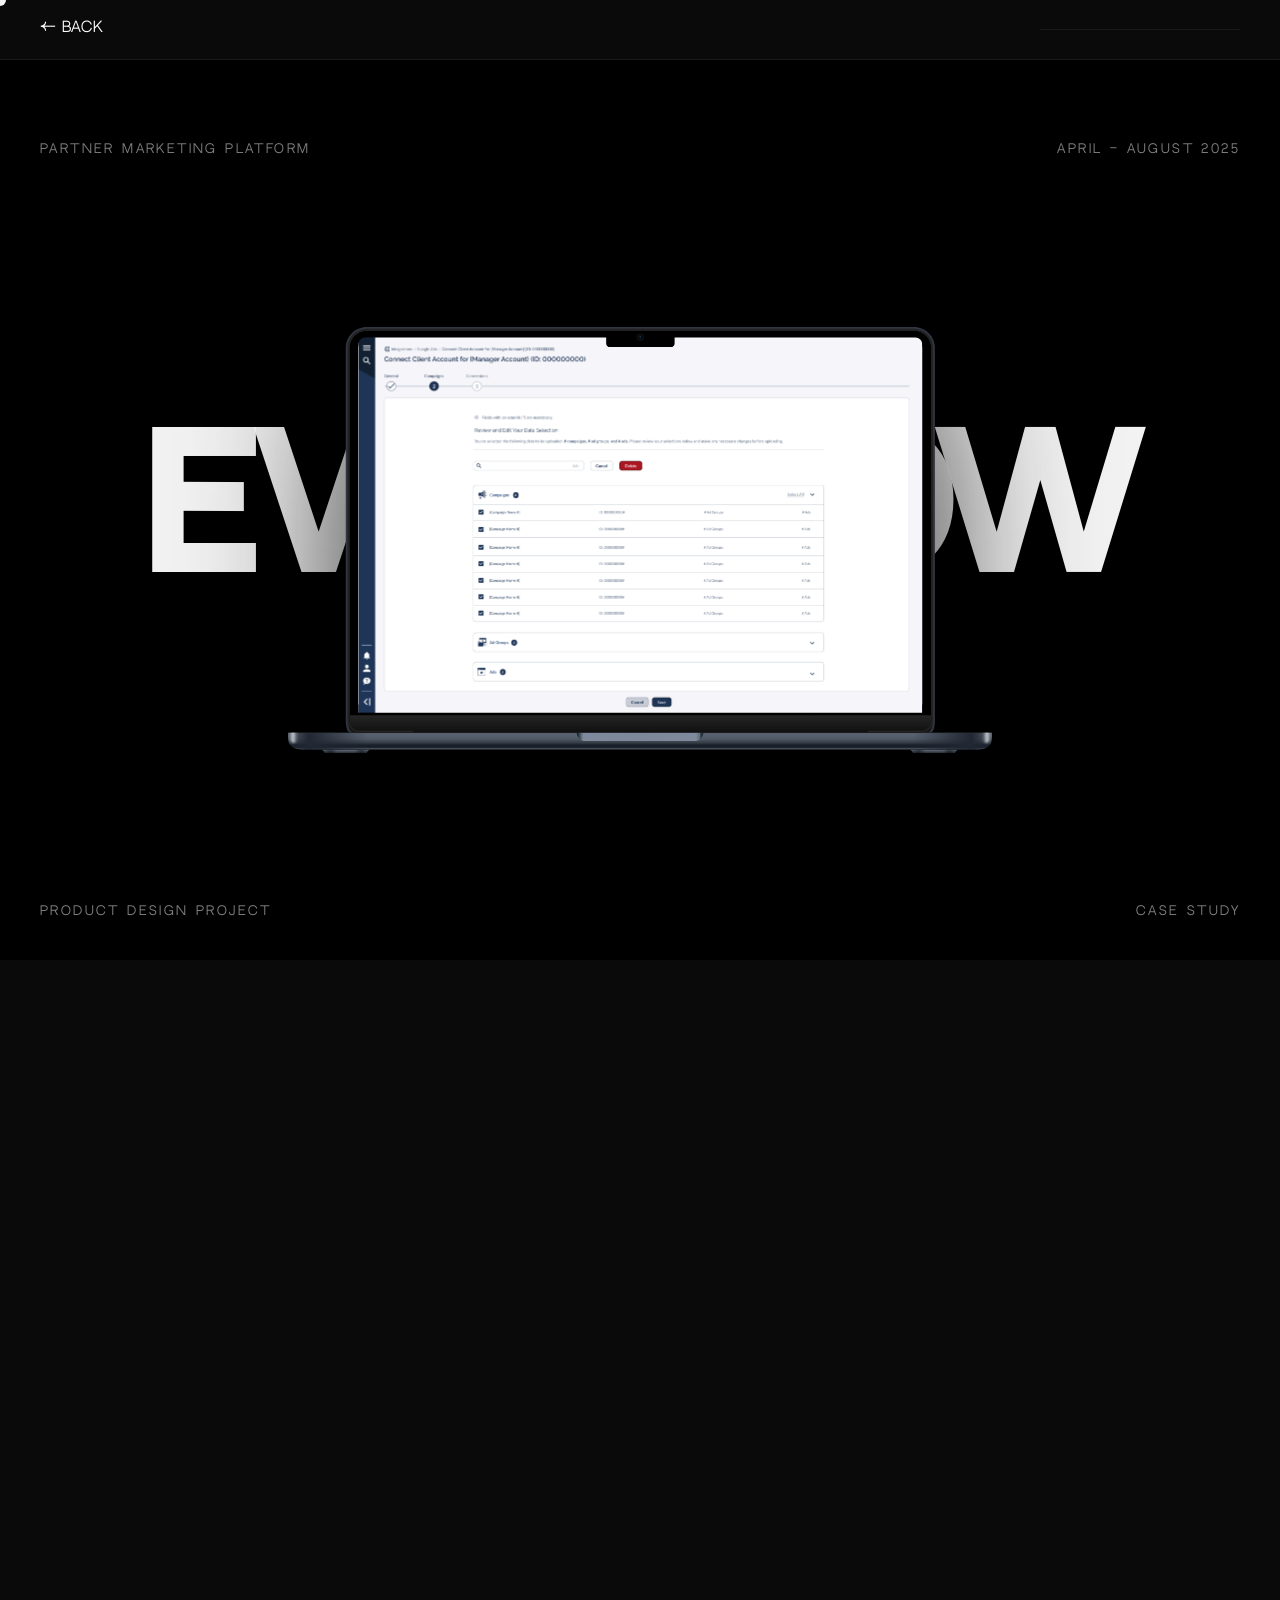
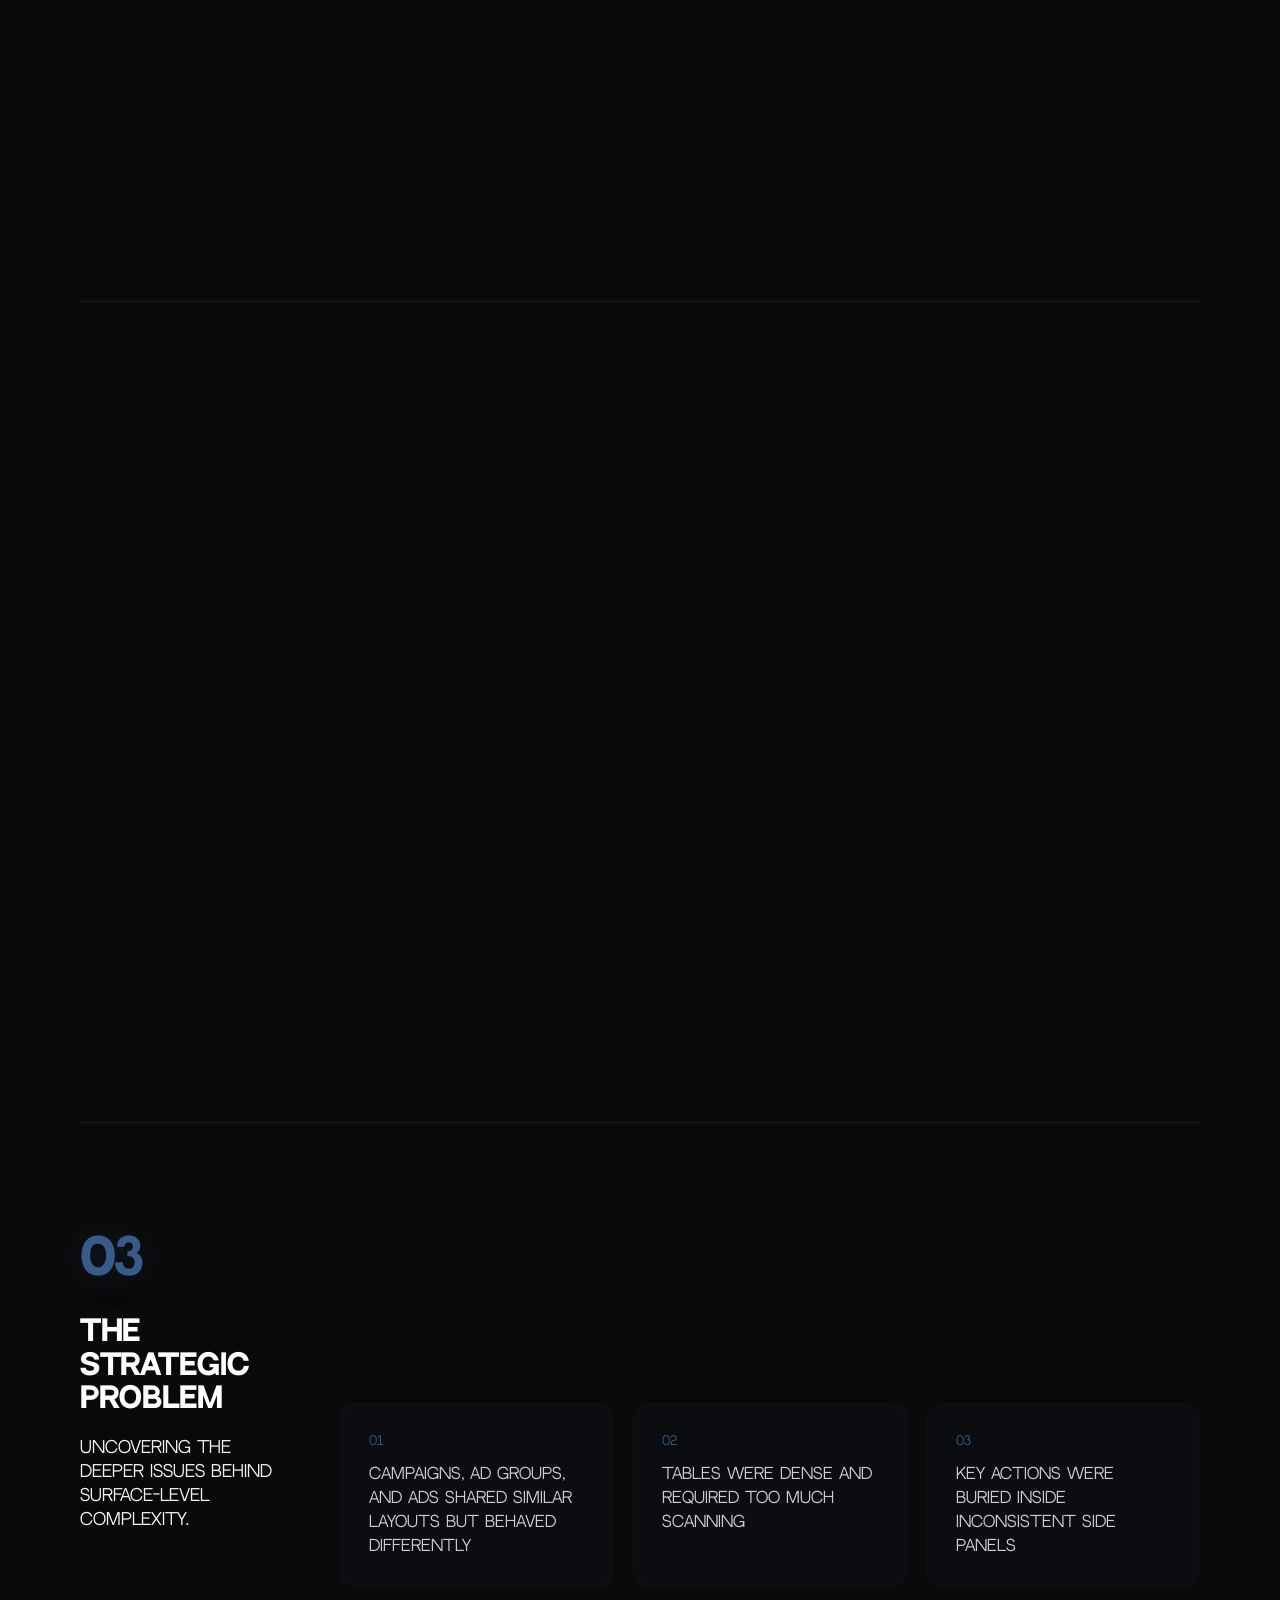
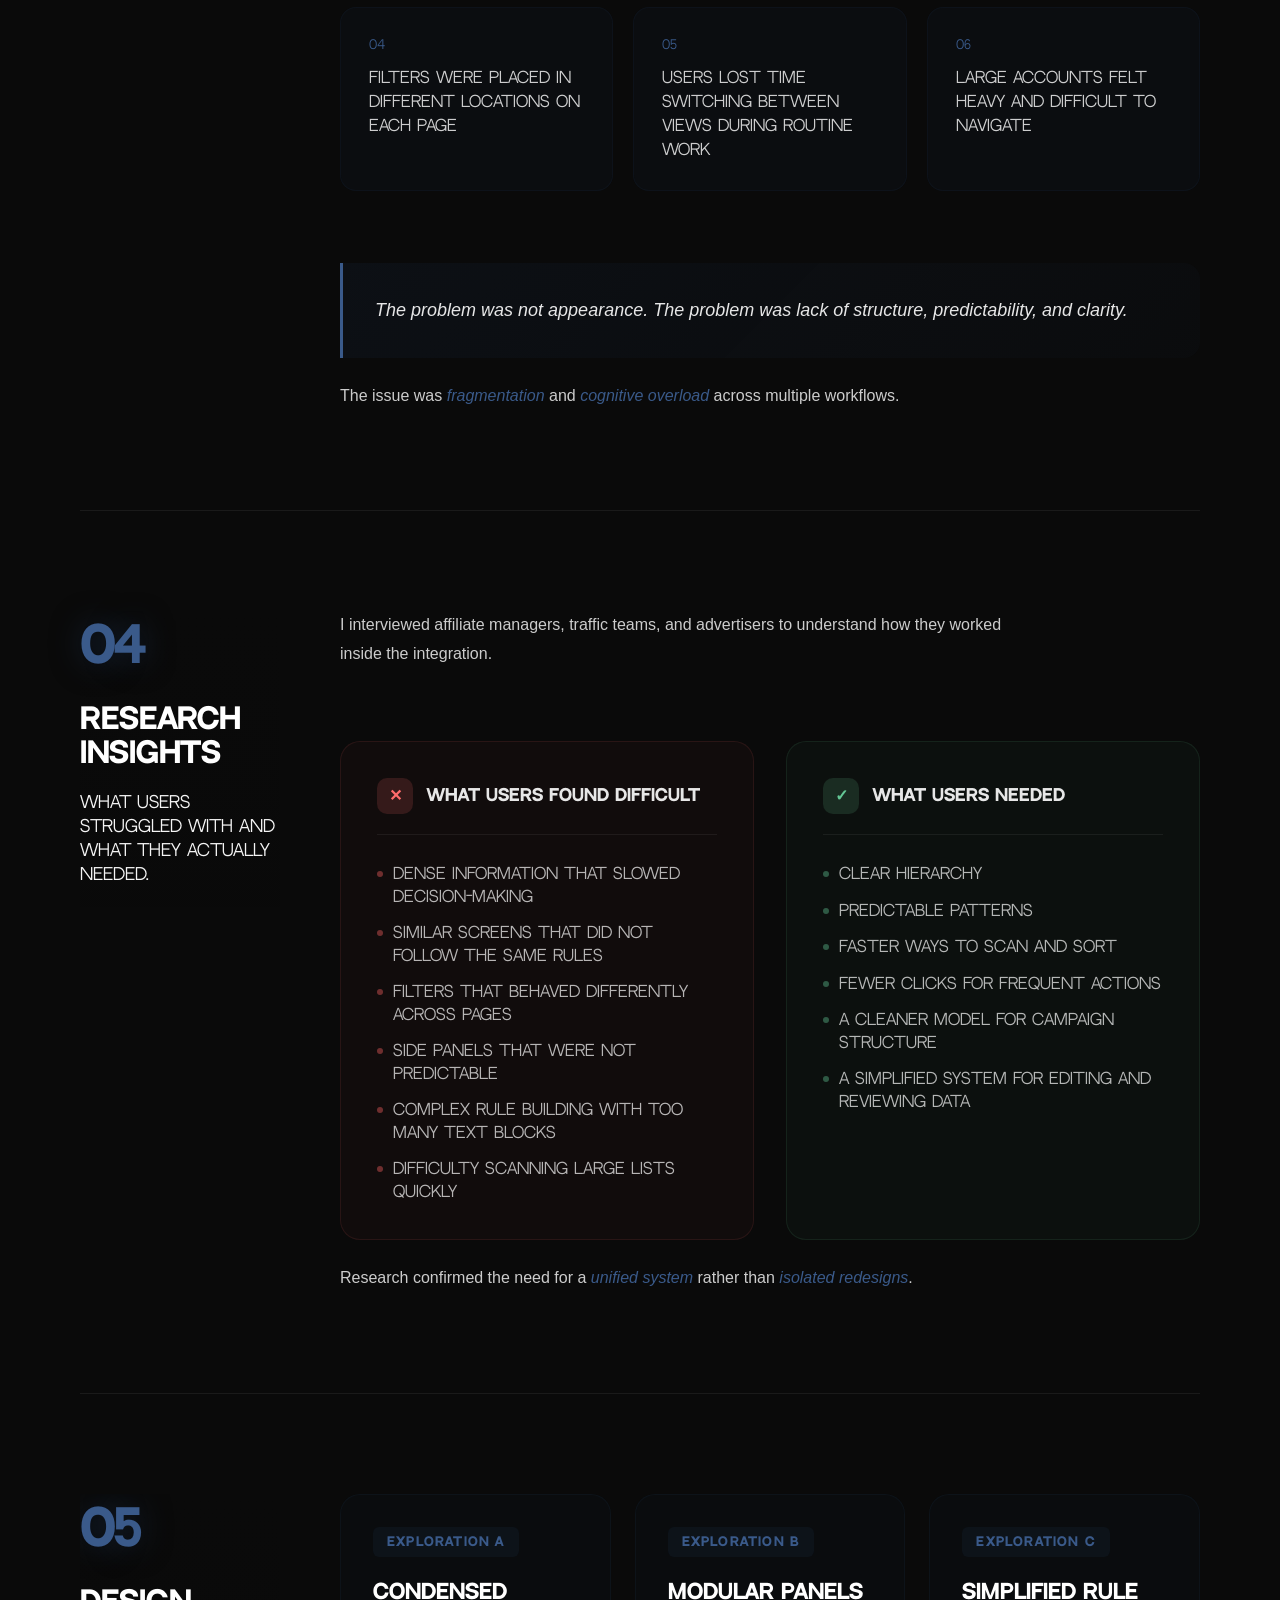
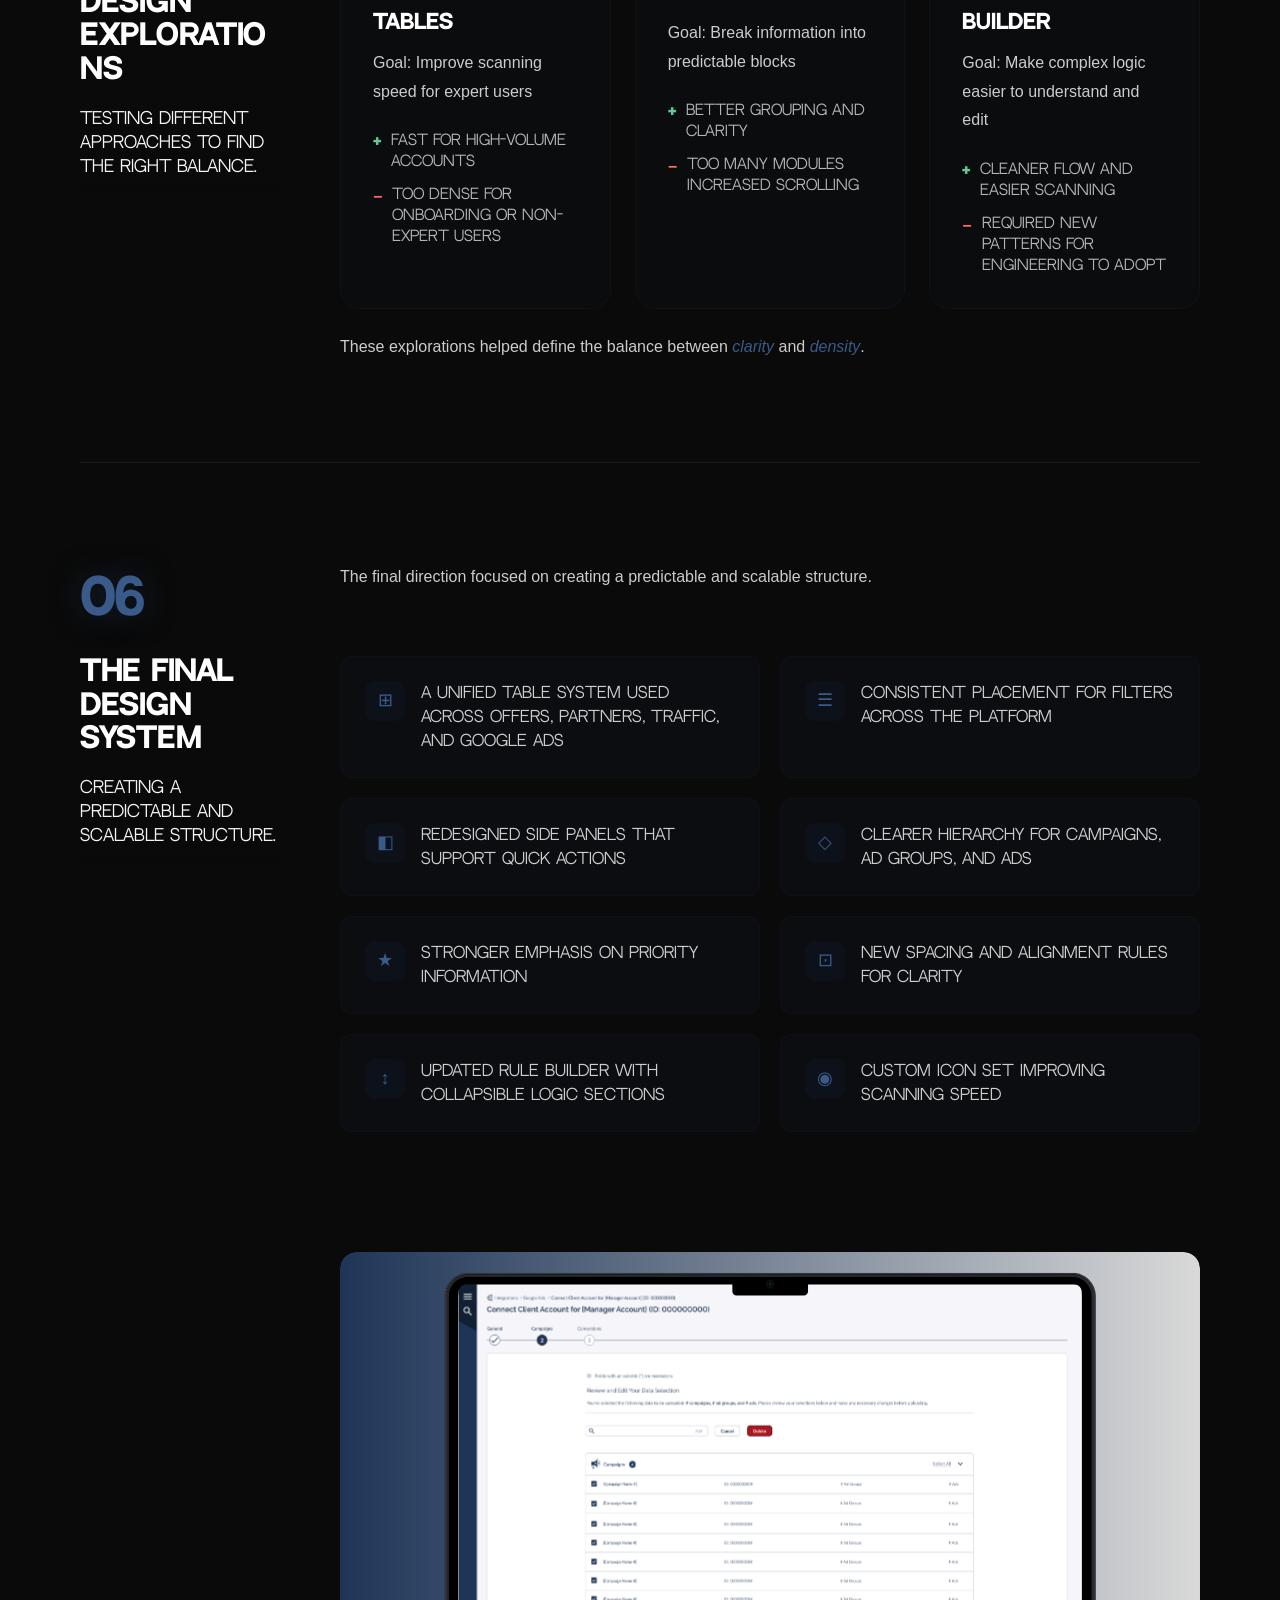
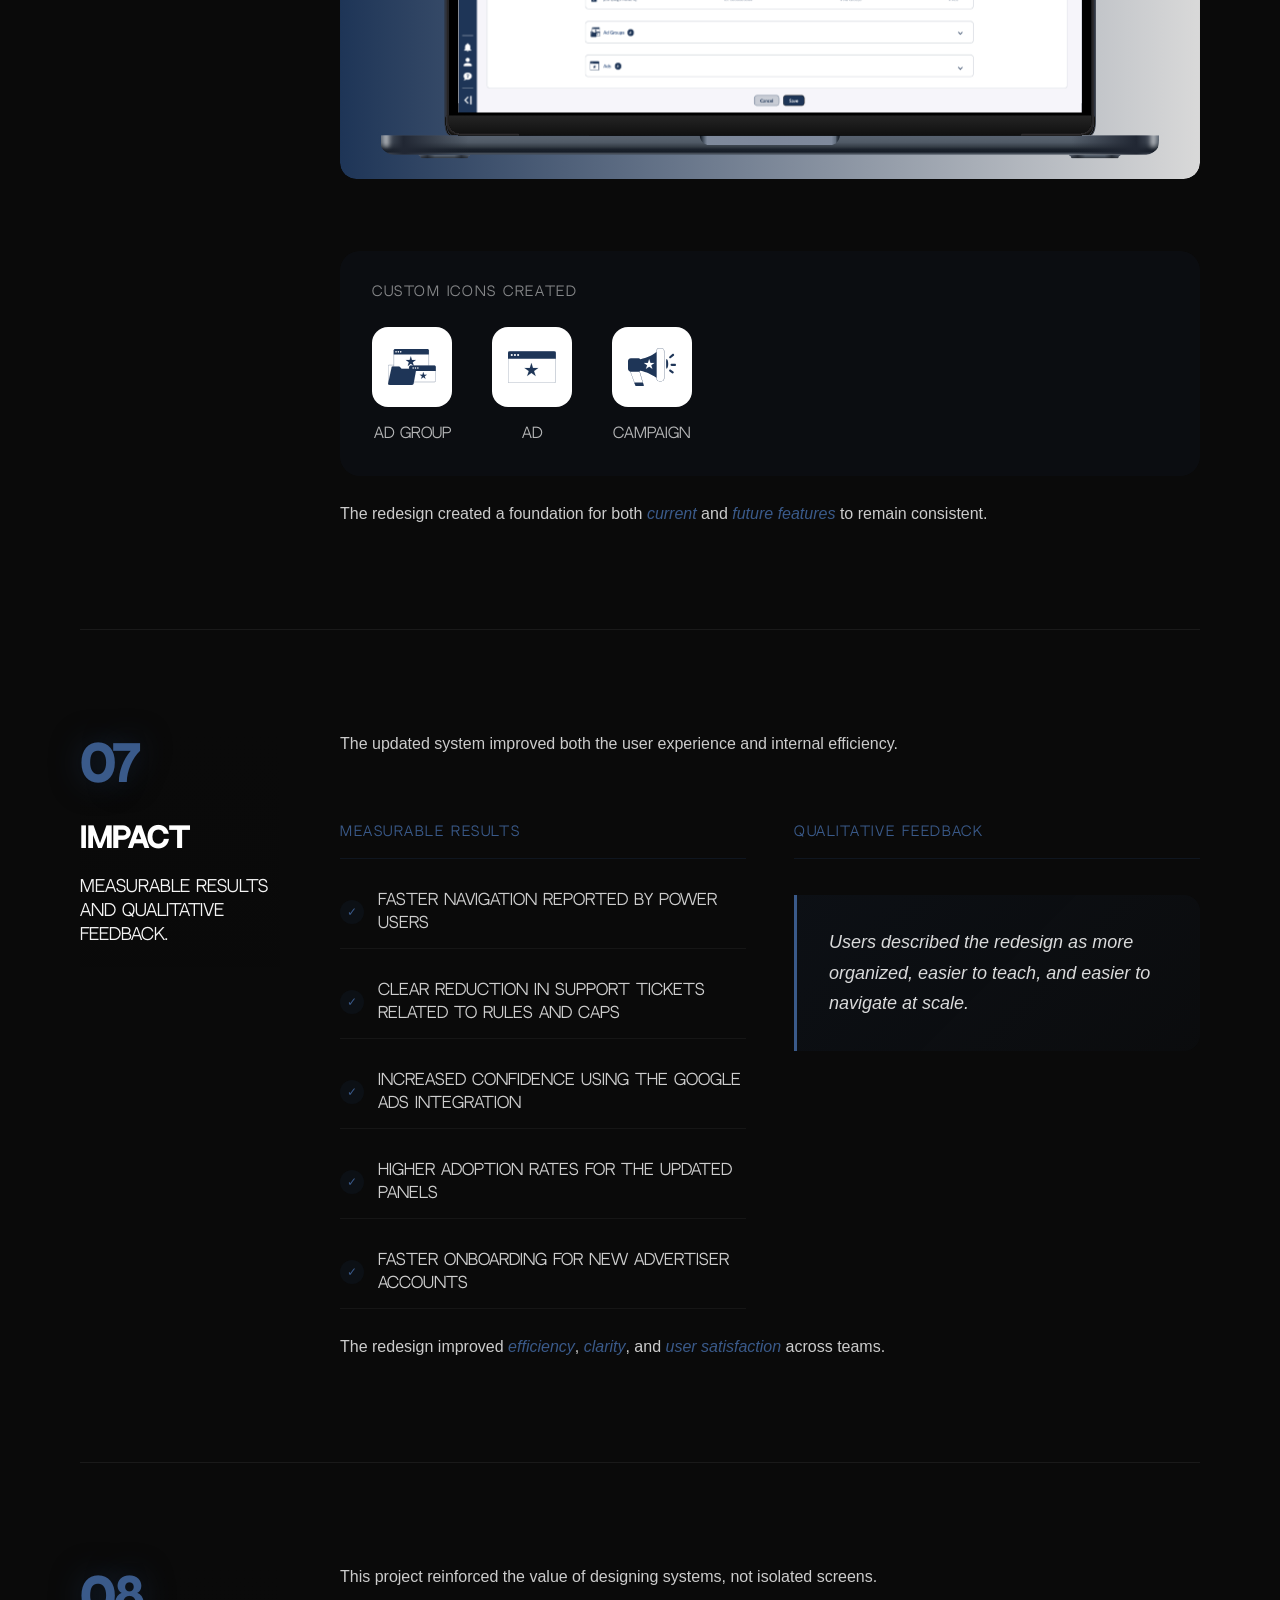
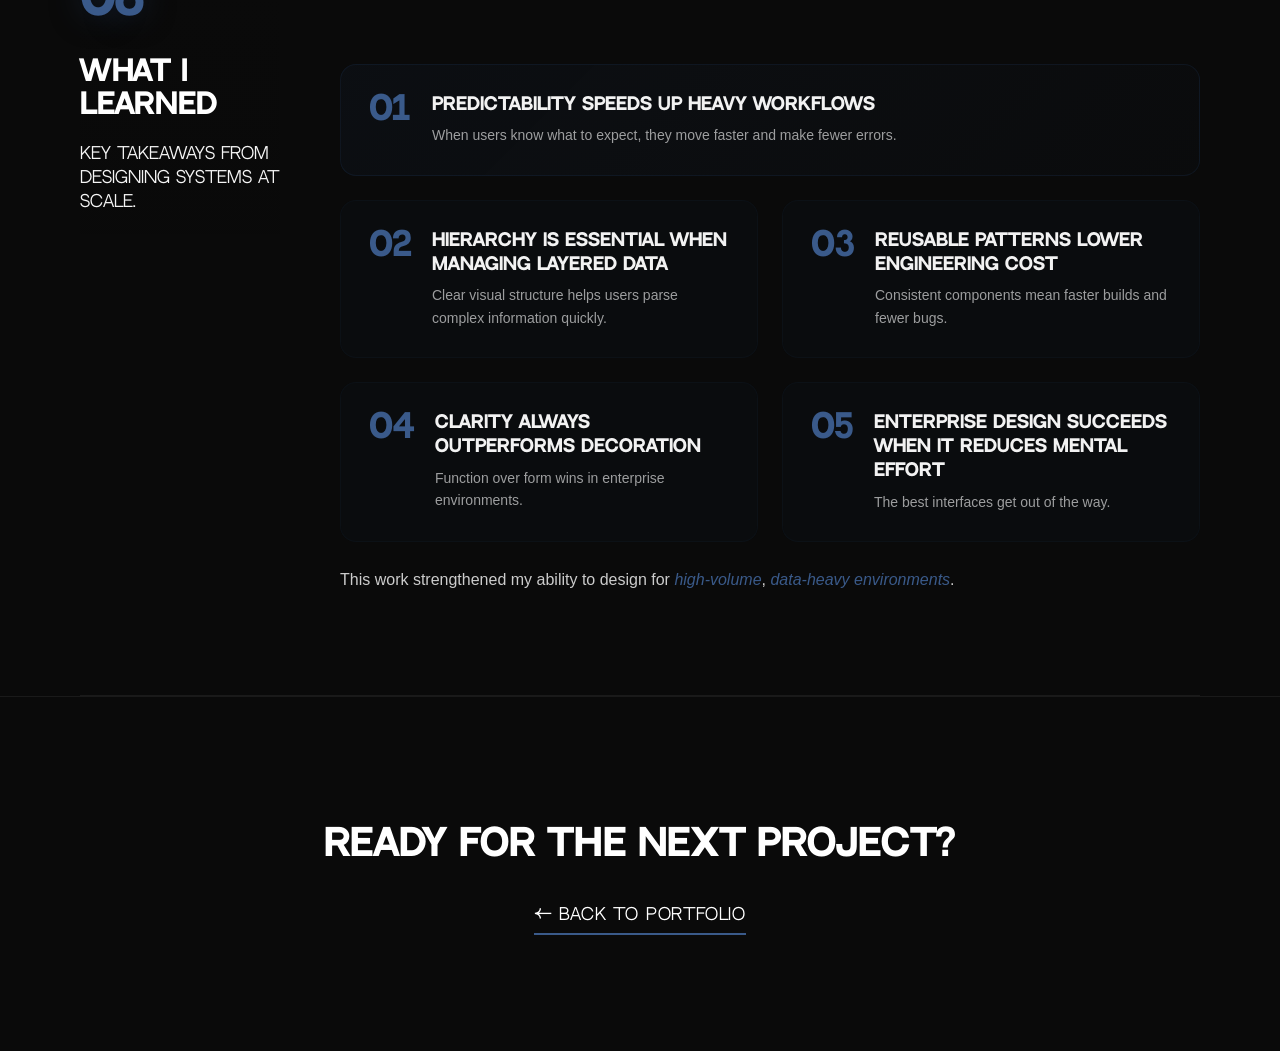
==== commit 6781fc0f: "Update case studies and styles" ====
--- a/everflow-case-study.html
+++ b/everflow-case-study.html
@@ -83,18 +83,44 @@
             <div class="section-content">
                 <div class="snapshot-grid">
                     <div class="snapshot-card">
+                        <div class="snapshot-icon">
+                            <svg viewBox="0 0 24 24" fill="none">
+                                <circle cx="12" cy="8" r="4"/>
+                                <path d="M6 20c0-3.3 2.7-6 6-6s6 2.7 6 6"/>
+                            </svg>
+                        </div>
                         <div class="snapshot-label">Role</div>
                         <div class="snapshot-value">UX, UI, Interaction Design, Systems Design</div>
                     </div>
                     <div class="snapshot-card">
+                        <div class="snapshot-icon">
+                            <svg viewBox="0 0 24 24" fill="none">
+                                <circle cx="8" cy="9" r="3"/>
+                                <circle cx="16" cy="9" r="3"/>
+                                <path d="M4 20c0-2.6 1.8-4.8 4.3-5.4M20 20c0-2.6-1.8-4.8-4.3-5.4"/>
+                            </svg>
+                        </div>
                         <div class="snapshot-label">Team</div>
                         <div class="snapshot-value">Head of Product, Senior Engineers, Client Success Leads</div>
                     </div>
                     <div class="snapshot-card">
+                        <div class="snapshot-icon">
+                            <svg viewBox="0 0 24 24" fill="none">
+                                <rect x="4" y="5" width="16" height="14" rx="2"/>
+                                <path d="M8 3v4M16 3v4M4 9h16"/>
+                            </svg>
+                        </div>
                         <div class="snapshot-label">Timeline</div>
                         <div class="snapshot-value">April – August 2025</div>
                     </div>
                     <div class="snapshot-card">
+                        <div class="snapshot-icon">
+                            <svg viewBox="0 0 24 24" fill="none">
+                                <circle cx="12" cy="12" r="7"/>
+                                <circle cx="12" cy="12" r="3"/>
+                                <path d="M12 2v3M12 19v3M2 12h3M19 12h3"/>
+                            </svg>
+                        </div>
                         <div class="snapshot-label">Focus</div>
                         <div class="snapshot-value">Google Ads Integration Redesign</div>
                     </div>
@@ -307,7 +333,7 @@
                 
                 <!-- Product Image -->
                 <div class="product-showcase">
-                    <img src="Assets/Photos/everflow cover (2).svg" alt="Everflow Product Interface" class="product-image">
+                    <img src="Assets/Photos/Everflow cover (2).svg" alt="Everflow Product Interface" class="product-image case-image">
                 </div>
                 
                 <div class="icons-section">
@@ -315,13 +341,13 @@
                     <div class="icons-grid-simple">
                         <div class="icon-block">
                             <div class="icon-bg">
-                                <img src="Assets/Photos/ad group icon.svg" alt="Ad Group" class="icon-img">
+                                <img src="Assets/Photos/Ad Group Icon.svg" alt="Ad Group" class="icon-img">
                             </div>
                             <span class="icon-name">Ad Group</span>
                         </div>
                         <div class="icon-block">
                             <div class="icon-bg">
-                                <img src="Assets/Photos/ad icon.svg" alt="Ad" class="icon-img">
+                                <img src="Assets/Photos/Ad Icon.svg" alt="Ad" class="icon-img">
                             </div>
                             <span class="icon-name">Ad</span>
                         </div>
@@ -559,5 +585,137 @@
             });
         });
     </script>
+
+    <!-- FAST DYNAMIC ANIMATIONS -->
+    <script>
+        (function() {
+            'use strict';
+            
+            // ========================================
+            // VARIED ANIMATION ASSIGNMENT
+            // ========================================
+            function assignAnimations() {
+                const imageReveals = ['reveal-image', 'reveal-image-left', 'reveal-image-right', 'reveal-image-center', 'reveal-image-diagonal', 'reveal-image-circle'];
+                document.querySelectorAll('.case-image, .case-section img:not(.card-icon):not(.column-icon)').forEach((img, i) => {
+                    if (!img.closest('.browser-mockup') && !img.closest('.phone-mockup')) {
+                        img.classList.add(imageReveals[i % imageReveals.length]);
+                    }
+                });
+                
+                const mockupReveals = ['reveal-up', 'reveal-scale', 'reveal-flip-x'];
+                document.querySelectorAll('.browser-mockup, .mockup-container').forEach((el, i) => {
+                    el.classList.add(mockupReveals[i % mockupReveals.length]);
+                });
+
+                document.querySelectorAll('.card-icon, .column-icon').forEach((el) => {
+                    el.classList.add('reveal-rotate');
+                });
+
+                const textNodes = document.querySelectorAll('.case-section h3, .case-section h4, .case-section p, .section-content > p');
+                textNodes.forEach((el, i) => {
+                    if (![...el.classList].some((c) => c.startsWith('reveal-'))) {
+                        el.classList.add('reveal-up');
+                        el.style.transitionDelay = `${i * 10}ms`;
+                    }
+                });
+
+                document.querySelectorAll('.case-section ul, .case-section ol').forEach((list) => {
+                    list.classList.add('stagger-children');
+                });
+            }
+            
+            // ========================================
+            // FAST OBSERVER
+            // ========================================
+            const observer = new IntersectionObserver((entries) => {
+                entries.forEach(entry => {
+                    if (entry.isIntersecting) entry.target.classList.add('visible');
+                });
+            }, { threshold: 0.1, rootMargin: '0px 0px -50px 0px' });
+
+            const selectors = [
+                '.section-header', '.summary-card', '.responsibility-card', 
+                '.problem-column', '.problem-header', '.responsibilities-header',
+                '.column-pills', '.case-image', '.browser-mockup', '.mockup-container',
+                '.card-icon', '.column-icon',
+                '.reveal-up', '.reveal-down', '.reveal-left', '.reveal-right',
+                '.reveal-scale', '.reveal-pop', '.reveal-rotate', 
+                '.reveal-flip-x', '.reveal-flip-y', '.reveal-zoom-out', '.reveal-skew',
+                '.reveal-image', '.reveal-image-left', '.reveal-image-right',
+                '.reveal-image-center', '.reveal-image-diagonal', '.reveal-image-circle',
+                '.stagger-children', '[data-reveal]'
+            ];
+
+            assignAnimations();
+            document.querySelectorAll(selectors.join(', ')).forEach(el => observer.observe(el));
+
+            const images = document.querySelectorAll('.case-section img');
+            images.forEach((img) => {
+                const show = () => img.classList.add('visible');
+                if (img.complete) {
+                    show();
+                } else {
+                    img.addEventListener('load', show, { once: true });
+                    img.addEventListener('error', show, { once: true });
+                }
+            });
+            
+            // ========================================
+            // FAST STAGGER
+            // ========================================
+            document.querySelectorAll('.stagger-children').forEach(parent => {
+                const obs = new IntersectionObserver((entries) => {
+                    entries.forEach(entry => {
+                        if (entry.isIntersecting) {
+                            entry.target.classList.add('visible');
+                            Array.from(entry.target.children).forEach((child, i) => {
+                                child.style.transitionDelay = `${i * 15}ms`;
+                                child.classList.add('visible');
+                            });
+                        }
+                    });
+                }, { threshold: 0.1 });
+                obs.observe(parent);
+            });
+
+            document.querySelectorAll('.summary-cards-grid .summary-card').forEach((card, i) => {
+                card.style.transitionDelay = `${i * 15}ms`;
+            });
+            document.querySelectorAll('.responsibilities-grid .responsibility-card').forEach((card, i) => {
+                card.style.transitionDelay = `${i * 15}ms`;
+            });
+            document.querySelectorAll('.problem-columns .problem-column').forEach((col, i) => {
+                col.style.transitionDelay = `${i * 15}ms`;
+            });
+            document.querySelectorAll('.column-pills .pill').forEach((pill, i) => {
+                pill.style.transitionDelay = `${i * 10}ms`;
+            });
+            
+            // ========================================
+            // 3D CARD TILT
+            // ========================================
+            document.querySelectorAll('.summary-card, .responsibility-card').forEach(card => {
+                card.addEventListener('mousemove', (e) => {
+                    const rect = card.getBoundingClientRect();
+                    const x = (e.clientX - rect.left - rect.width / 2) / 20;
+                    const y = (e.clientY - rect.top - rect.height / 2) / 20;
+                    card.style.transform = `perspective(1000px) rotateX(${-y}deg) rotateY(${x}deg) scale(1.02)`;
+                });
+                card.addEventListener('mouseleave', () => {
+                    card.style.transform = '';
+                });
+            });
+            
+            // ========================================
+            // INIT
+            // ========================================
+            window.addEventListener('load', () => {
+                document.querySelectorAll(selectors.join(', ')).forEach(el => {
+                    const rect = el.getBoundingClientRect();
+                    if (rect.top < window.innerHeight) el.classList.add('visible');
+                });
+            });
+        })();
+    </script>
 </body>
 </html>
--- a/style.css
+++ b/style.css
@@ -336,11 +336,11 @@
 @keyframes statusPulse {
     0%, 100% { 
         opacity: 1; 
-        transform: scale(1);
+        box-shadow: 0 0 0 0 rgba(40, 202, 66, 0.4);
     }
     50% { 
         opacity: 0.6; 
-        transform: scale(1.2);
+        box-shadow: 0 0 0 4px rgba(40, 202, 66, 0);
     }
 }
 
@@ -592,6 +592,7 @@
     animation: scalePop 0.5s cubic-bezier(0.68, -0.55, 0.265, 1.55) 1.9s forwards;
     white-space: nowrap;
     flex-shrink: 0;
+    text-decoration: none;
 }
 
 .resume-button::before {
@@ -2814,18 +2815,21 @@
     display: flex;
     align-items: center;
     justify-content: center;
-    gap: 10px;
+    gap: 8px;
     padding: 16px 20px;
     background: #1a1a1a;
     border-top: 1px solid #333;
 }
 
 .status-dot-green {
-    width: 10px;
-    height: 10px;
+    width: 8px;
+    height: 8px;
     background: #28ca42;
     border-radius: 50%;
     animation: statusPulse 2s ease-in-out infinite;
+    flex-shrink: 0;
+    position: relative;
+    top: -1px;
 }
 
 .status-label {
@@ -2834,6 +2838,7 @@
     color: #28ca42;
     letter-spacing: 0.02em;
     text-transform: uppercase;
+    line-height: 1;
 }
 
 /* Close Desktop Button */
--- a/case-study.css
+++ b/case-study.css
@@ -306,13 +306,13 @@
 }
 
 .animate-fade-up {
-    animation: fadeUpIn 0.8s cubic-bezier(0.34, 1.56, 0.64, 1) forwards;
+    animation: fadeUpIn 0.25s cubic-bezier(0.34, 1.56, 0.64, 1) forwards;
     opacity: 0;
 }
 
 .case-section {
     opacity: 0;
-    animation: fadeUpIn 0.8s cubic-bezier(0.34, 1.56, 0.64, 1) forwards;
+    animation: fadeUpIn 0.25s cubic-bezier(0.34, 1.56, 0.64, 1) forwards;
 }
 
 .case-section.in-view {
@@ -326,7 +326,7 @@
     gap: 60px;
     padding: 100px 0;
     border-bottom: 1px solid #1a1a1a;
-    transition: all 0.6s cubic-bezier(0.34, 1.56, 0.64, 1);
+    transition: all 0.25s cubic-bezier(0.34, 1.56, 0.64, 1);
 }
 
 .section-header {
@@ -2623,8 +2623,8 @@
     padding: 28px 20px;
     border-radius: 12px;
     border: 1px solid rgba(255, 255, 255, 0.08);
-    transition: all 0.4s cubic-bezier(0.34, 1.56, 0.64, 1);
-    animation: fadeUpIn 0.6s ease-out forwards;
+    transition: all 0.2s cubic-bezier(0.34, 1.56, 0.64, 1);
+    animation: fadeUpIn 0.25s ease-out forwards;
     display: flex;
     flex-direction: column;
     align-items: center;
@@ -2634,10 +2634,10 @@
 }
 
 .strategy-card:nth-child(1) { animation-delay: 0s; }
-.strategy-card:nth-child(2) { animation-delay: 0.08s; }
-.strategy-card:nth-child(3) { animation-delay: 0.16s; }
-.strategy-card:nth-child(4) { animation-delay: 0.24s; }
-.strategy-card:nth-child(5) { animation-delay: 0.32s; }
+.strategy-card:nth-child(2) { animation-delay: 0.02s; }
+.strategy-card:nth-child(3) { animation-delay: 0.04s; }
+.strategy-card:nth-child(4) { animation-delay: 0.06s; }
+.strategy-card:nth-child(5) { animation-delay: 0.08s; }
 
 .strategy-card:hover {
     background: rgba(255, 255, 255, 0.06);
@@ -2774,15 +2774,15 @@
     padding: 20px;
     border-radius: 8px;
     border: 1px solid rgba(255, 255, 255, 0.08);
-    transition: all 0.4s cubic-bezier(0.34, 1.56, 0.64, 1);
-    animation: fadeUpIn 0.6s ease-out forwards;
+    transition: all 0.2s cubic-bezier(0.34, 1.56, 0.64, 1);
+    animation: fadeUpIn 0.25s ease-out forwards;
 }
 
 .design-card:nth-child(1) { animation-delay: 0s; }
-.design-card:nth-child(2) { animation-delay: 0.08s; }
-.design-card:nth-child(3) { animation-delay: 0.16s; }
-.design-card:nth-child(4) { animation-delay: 0.24s; }
-.design-card:nth-child(5) { animation-delay: 0.32s; }
+.design-card:nth-child(2) { animation-delay: 0.02s; }
+.design-card:nth-child(3) { animation-delay: 0.04s; }
+.design-card:nth-child(4) { animation-delay: 0.06s; }
+.design-card:nth-child(5) { animation-delay: 0.08s; }
 
 .design-card:hover {
     background: rgba(255, 255, 255, 0.08);
@@ -3109,6 +3109,20 @@
     font-weight: 600;
 }
 
+/* Evident Section 07 interface image */
+.interface-showcase {
+    margin-top: 32px;
+    border-radius: 16px;
+    overflow: hidden;
+    border: 1px solid rgba(255, 255, 255, 0.08);
+}
+
+.interface-image {
+    width: 100%;
+    height: auto;
+    display: block;
+}
+
 /* Responsive */
 @media (max-width: 768px) {
     .outcome-item {
@@ -4374,3 +4388,461 @@
         max-width: 200px;
     }
 }
+
+/* ===== FAST DYNAMIC ANIMATIONS - Framer/Webflow Style ===== */
+
+/* ========================================
+   TEXT - FAST, CRISP, NO BLUR
+   ======================================== */
+
+.section-header h2,
+.section-header .section-title {
+    opacity: 0;
+    transform: translateY(30px);
+    transition: opacity 0.2s ease-out, transform 0.2s cubic-bezier(0.22, 1, 0.36, 1);
+}
+
+.section-header.visible h2,
+.section-header.visible .section-title {
+    opacity: 1;
+    transform: translateY(0);
+}
+
+.section-header .section-number {
+    opacity: 0;
+    transform: scale(0.7) translateY(15px);
+    transition: opacity 0.18s ease-out, transform 0.2s cubic-bezier(0.34, 1.56, 0.64, 1);
+}
+
+.section-header.visible .section-number {
+    opacity: 1;
+    transform: scale(1) translateY(0);
+}
+
+/* ========================================
+   CARDS - FAST 3D ENTRANCE
+   ======================================== */
+
+.summary-card {
+    opacity: 0;
+    transform: translateY(40px) rotateX(12deg);
+    transform-style: preserve-3d;
+    transition: opacity 0.2s ease-out, transform 0.25s cubic-bezier(0.22, 1, 0.36, 1);
+}
+
+.summary-card.visible {
+    opacity: 1;
+    transform: translateY(0) rotateX(0);
+}
+
+.responsibility-card {
+    opacity: 0;
+    transform: translateX(-30px) translateY(20px);
+    transition: opacity 0.18s ease-out, transform 0.22s cubic-bezier(0.22, 1, 0.36, 1);
+}
+
+.responsibility-card:nth-child(even) {
+    transform: translateX(30px) translateY(20px);
+}
+
+.responsibility-card.visible {
+    opacity: 1;
+    transform: translateX(0) translateY(0);
+}
+
+.problem-column {
+    opacity: 0;
+    transform: translateY(35px) scale(0.97);
+    transition: opacity 0.18s ease-out, transform 0.22s cubic-bezier(0.22, 1, 0.36, 1);
+}
+
+.problem-column.visible {
+    opacity: 1;
+    transform: translateY(0) scale(1);
+}
+
+/* ========================================
+   IMAGES - FAST WIPE REVEALS
+   ======================================== */
+
+.case-image,
+.reveal-image {
+    opacity: 0;
+    clip-path: inset(100% 0 0 0);
+    transition: opacity 0.2s ease-out, clip-path 0.25s cubic-bezier(0.22, 1, 0.36, 1);
+}
+
+.case-image.visible,
+.reveal-image.visible {
+    opacity: 1;
+    clip-path: inset(0 0 0 0);
+}
+
+.reveal-image-left {
+    opacity: 0;
+    clip-path: inset(0 100% 0 0);
+    transition: opacity 0.2s ease-out, clip-path 0.25s cubic-bezier(0.22, 1, 0.36, 1);
+}
+
+.reveal-image-left.visible {
+    opacity: 1;
+    clip-path: inset(0 0 0 0);
+}
+
+.reveal-image-right {
+    opacity: 0;
+    clip-path: inset(0 0 0 100%);
+    transition: opacity 0.2s ease-out, clip-path 0.25s cubic-bezier(0.22, 1, 0.36, 1);
+}
+
+.reveal-image-right.visible {
+    opacity: 1;
+    clip-path: inset(0 0 0 0);
+}
+
+.reveal-image-center {
+    opacity: 0;
+    clip-path: inset(40% 40% 40% 40%);
+    transition: opacity 0.18s ease-out, clip-path 0.22s cubic-bezier(0.22, 1, 0.36, 1);
+}
+
+.reveal-image-center.visible {
+    opacity: 1;
+    clip-path: inset(0 0 0 0);
+}
+
+/* Diagonal wipe */
+.reveal-image-diagonal {
+    opacity: 0;
+    clip-path: polygon(0 100%, 0 100%, 0 100%);
+    transition: opacity 0.2s ease-out, clip-path 0.25s cubic-bezier(0.22, 1, 0.36, 1);
+}
+
+.reveal-image-diagonal.visible {
+    opacity: 1;
+    clip-path: polygon(0 0, 100% 0, 100% 100%, 0 100%);
+}
+
+/* Circle expand */
+.reveal-image-circle {
+    opacity: 0;
+    clip-path: circle(0% at 50% 50%);
+    transition: opacity 0.18s ease-out, clip-path 0.22s cubic-bezier(0.22, 1, 0.36, 1);
+}
+
+.reveal-image-circle.visible {
+    opacity: 1;
+    clip-path: circle(75% at 50% 50%);
+}
+
+.browser-mockup,
+.mockup-container {
+    opacity: 0;
+    transform: translateY(50px);
+    transition: opacity 0.2s ease-out, transform 0.25s cubic-bezier(0.22, 1, 0.36, 1);
+}
+
+.browser-mockup.visible,
+.mockup-container.visible {
+    opacity: 1;
+    transform: translateY(0);
+}
+
+/* ========================================
+   PILLS - FAST POP
+   ======================================== */
+
+.pill {
+    opacity: 0;
+    transform: scale(0.7) translateY(10px);
+    transition: opacity 0.12s ease-out, transform 0.16s cubic-bezier(0.34, 1.56, 0.64, 1);
+}
+
+.column-pills.visible .pill,
+.visible .pill {
+    opacity: 1;
+    transform: scale(1) translateY(0);
+}
+
+/* ========================================
+   ICONS - FAST SPIN
+   ======================================== */
+
+.card-icon,
+.column-icon {
+    opacity: 0;
+    transform: scale(0.5) rotate(-45deg);
+    transition: opacity 0.14s ease-out, transform 0.18s cubic-bezier(0.34, 1.56, 0.64, 1);
+}
+
+.responsibility-card.visible .card-icon,
+.problem-column.visible .column-icon {
+    opacity: 1;
+    transform: scale(1) rotate(0deg);
+}
+
+.card-icon.visible,
+.column-icon.visible {
+    opacity: 1;
+    transform: scale(1) rotate(0deg);
+}
+
+/* ========================================
+   REVEAL CLASSES - ALL FAST
+   ======================================== */
+
+.reveal-up {
+    opacity: 0;
+    transform: translateY(30px);
+    transition: opacity 0.2s ease-out, transform 0.22s cubic-bezier(0.22, 1, 0.36, 1);
+}
+
+.reveal-up.visible {
+    opacity: 1;
+    transform: translateY(0);
+}
+
+.reveal-down {
+    opacity: 0;
+    transform: translateY(-30px);
+    transition: opacity 0.2s ease-out, transform 0.22s cubic-bezier(0.22, 1, 0.36, 1);
+}
+
+.reveal-down.visible {
+    opacity: 1;
+    transform: translateY(0);
+}
+
+.reveal-left {
+    opacity: 0;
+    transform: translateX(-40px);
+    transition: opacity 0.2s ease-out, transform 0.22s cubic-bezier(0.22, 1, 0.36, 1);
+}
+
+.reveal-left.visible {
+    opacity: 1;
+    transform: translateX(0);
+}
+
+.reveal-right {
+    opacity: 0;
+    transform: translateX(40px);
+    transition: opacity 0.2s ease-out, transform 0.22s cubic-bezier(0.22, 1, 0.36, 1);
+}
+
+.reveal-right.visible {
+    opacity: 1;
+    transform: translateX(0);
+}
+
+.reveal-scale {
+    opacity: 0;
+    transform: scale(0.9);
+    transition: opacity 0.16s ease-out, transform 0.2s cubic-bezier(0.22, 1, 0.36, 1);
+}
+
+.reveal-scale.visible {
+    opacity: 1;
+    transform: scale(1);
+}
+
+.reveal-pop {
+    opacity: 0;
+    transform: scale(0.6);
+    transition: opacity 0.12s ease-out, transform 0.16s cubic-bezier(0.34, 1.56, 0.64, 1);
+}
+
+.reveal-pop.visible {
+    opacity: 1;
+    transform: scale(1);
+}
+
+.reveal-rotate {
+    opacity: 0;
+    transform: rotate(-90deg) scale(0.7);
+    transition: opacity 0.16s ease-out, transform 0.2s cubic-bezier(0.34, 1.56, 0.64, 1);
+}
+
+.reveal-rotate.visible {
+    opacity: 1;
+    transform: rotate(0deg) scale(1);
+}
+
+.reveal-flip-x {
+    opacity: 0;
+    transform: perspective(800px) rotateX(-60deg);
+    transition: opacity 0.16s ease-out, transform 0.2s cubic-bezier(0.22, 1, 0.36, 1);
+}
+
+.reveal-flip-x.visible {
+    opacity: 1;
+    transform: perspective(800px) rotateX(0deg);
+}
+
+.reveal-flip-y {
+    opacity: 0;
+    transform: perspective(800px) rotateY(-60deg);
+    transition: opacity 0.16s ease-out, transform 0.2s cubic-bezier(0.22, 1, 0.36, 1);
+}
+
+.reveal-flip-y.visible {
+    opacity: 1;
+    transform: perspective(800px) rotateY(0deg);
+}
+
+/* Zoom out entrance */
+.reveal-zoom-out {
+    opacity: 0;
+    transform: scale(1.15);
+    transition: opacity 0.2s ease-out, transform 0.25s cubic-bezier(0.22, 1, 0.36, 1);
+}
+
+.reveal-zoom-out.visible {
+    opacity: 1;
+    transform: scale(1);
+}
+
+/* Skew entrance */
+.reveal-skew {
+    opacity: 0;
+    transform: skewY(5deg) translateY(25px);
+    transition: opacity 0.16s ease-out, transform 0.2s cubic-bezier(0.22, 1, 0.36, 1);
+}
+
+.reveal-skew.visible {
+    opacity: 1;
+    transform: skewY(0deg) translateY(0);
+}
+
+/* ========================================
+   FAST STAGGER DELAYS
+   ======================================== */
+
+.stagger-children > *:nth-child(1) { transition-delay: 0ms; }
+.stagger-children > *:nth-child(2) { transition-delay: 40ms; }
+.stagger-children > *:nth-child(3) { transition-delay: 80ms; }
+.stagger-children > *:nth-child(4) { transition-delay: 120ms; }
+.stagger-children > *:nth-child(5) { transition-delay: 160ms; }
+.stagger-children > *:nth-child(6) { transition-delay: 200ms; }
+.stagger-children > *:nth-child(7) { transition-delay: 240ms; }
+.stagger-children > *:nth-child(8) { transition-delay: 280ms; }
+
+.summary-cards-grid .summary-card:nth-child(1) { transition-delay: 0ms; }
+.summary-cards-grid .summary-card:nth-child(2) { transition-delay: 60ms; }
+.summary-cards-grid .summary-card:nth-child(3) { transition-delay: 120ms; }
+.summary-cards-grid .summary-card:nth-child(4) { transition-delay: 180ms; }
+
+.responsibilities-grid .responsibility-card:nth-child(1) { transition-delay: 0ms; }
+.responsibilities-grid .responsibility-card:nth-child(2) { transition-delay: 50ms; }
+.responsibilities-grid .responsibility-card:nth-child(3) { transition-delay: 100ms; }
+.responsibilities-grid .responsibility-card:nth-child(4) { transition-delay: 150ms; }
+.responsibilities-grid .responsibility-card:nth-child(5) { transition-delay: 200ms; }
+.responsibilities-grid .responsibility-card:nth-child(6) { transition-delay: 250ms; }
+
+.problem-columns .problem-column:nth-child(1) { transition-delay: 0ms; }
+.problem-columns .problem-column:nth-child(2) { transition-delay: 70ms; }
+.problem-columns .problem-column:nth-child(3) { transition-delay: 140ms; }
+.problem-columns .problem-column:nth-child(4) { transition-delay: 210ms; }
+
+.column-pills .pill:nth-child(1) { transition-delay: 0ms; }
+.column-pills .pill:nth-child(2) { transition-delay: 30ms; }
+.column-pills .pill:nth-child(3) { transition-delay: 60ms; }
+.column-pills .pill:nth-child(4) { transition-delay: 90ms; }
+.column-pills .pill:nth-child(5) { transition-delay: 120ms; }
+.column-pills .pill:nth-child(6) { transition-delay: 150ms; }
+
+/* ========================================
+   HEADERS - FAST
+   ======================================== */
+
+.problem-header,
+.responsibilities-header {
+    opacity: 0;
+    transform: translateY(25px);
+    transition: opacity 0.35s ease-out, transform 0.4s cubic-bezier(0.22, 1, 0.36, 1);
+}
+
+.problem-header.visible,
+.responsibilities-header.visible {
+    opacity: 1;
+    transform: translateY(0);
+}
+
+/* ========================================
+   SECTION - INSTANT TRIGGER
+   ======================================== */
+
+.case-section {
+    opacity: 1;
+    transform: none;
+}
+
+/* ========================================
+   LINE ANIMATIONS - FAST
+   ======================================== */
+
+.reveal-line {
+    transform: scaleX(0);
+    transform-origin: left;
+    transition: transform 0.5s cubic-bezier(0.22, 1, 0.36, 1);
+}
+
+.reveal-line.visible {
+    transform: scaleX(1);
+}
+
+.reveal-line-center {
+    transform: scaleX(0);
+    transform-origin: center;
+    transition: transform 0.5s cubic-bezier(0.22, 1, 0.36, 1);
+}
+
+.reveal-line-center.visible {
+    transform: scaleX(1);
+}
+
+/* ========================================
+   FLOATING & CONTINUOUS
+   ======================================== */
+
+@keyframes float {
+    0%, 100% { transform: translateY(0); }
+    50% { transform: translateY(-12px); }
+}
+
+@keyframes pulse {
+    0%, 100% { transform: scale(1); opacity: 1; }
+    50% { transform: scale(1.05); opacity: 0.9; }
+}
+
+@keyframes shimmer {
+    0% { background-position: -200% 0; }
+    100% { background-position: 200% 0; }
+}
+
+.float { animation: float 3s ease-in-out infinite; }
+.float-slow { animation: float 5s ease-in-out infinite; }
+.pulse { animation: pulse 2s ease-in-out infinite; }
+
+/* ========================================
+   REDUCED MOTION
+   ======================================== */
+
+@media (prefers-reduced-motion: reduce) {
+    *, *::before, *::after {
+        animation-duration: 0.01ms !important;
+        transition-duration: 0.01ms !important;
+    }
+    
+    .reveal-up, .reveal-down, .reveal-left, .reveal-right, 
+    .reveal-scale, .reveal-pop, .reveal-rotate, .reveal-flip-x, .reveal-flip-y,
+    .reveal-zoom-out, .reveal-skew, .reveal-image, .reveal-image-left,
+    .reveal-image-right, .reveal-image-center, .reveal-image-diagonal, .reveal-image-circle,
+    .summary-card, .responsibility-card, .problem-column, .pill,
+    .section-header, .browser-mockup, .case-image, .card-icon, .column-icon {
+        opacity: 1 !important;
+        transform: none !important;
+        clip-path: none !important;
+    }
+}
+
--- a/everflow-case-study.css
+++ b/everflow-case-study.css
@@ -299,6 +299,27 @@
     transition: all 0.3s ease;
 }
 
+.snapshot-icon {
+    width: 44px;
+    height: 44px;
+    margin: 0 auto 18px;
+    border-radius: 12px;
+    background: rgba(30, 53, 87, 0.18);
+    display: flex;
+    align-items: center;
+    justify-content: center;
+    color: var(--everflow-blue-bright);
+}
+
+.snapshot-icon svg {
+    width: 22px;
+    height: 22px;
+    stroke: currentColor;
+    stroke-width: 1.5;
+    stroke-linecap: round;
+    stroke-linejoin: round;
+}
+
 .snapshot-card:hover {
     border-color: rgba(30, 53, 87, 0.4);
     background: rgba(30, 53, 87, 0.06);
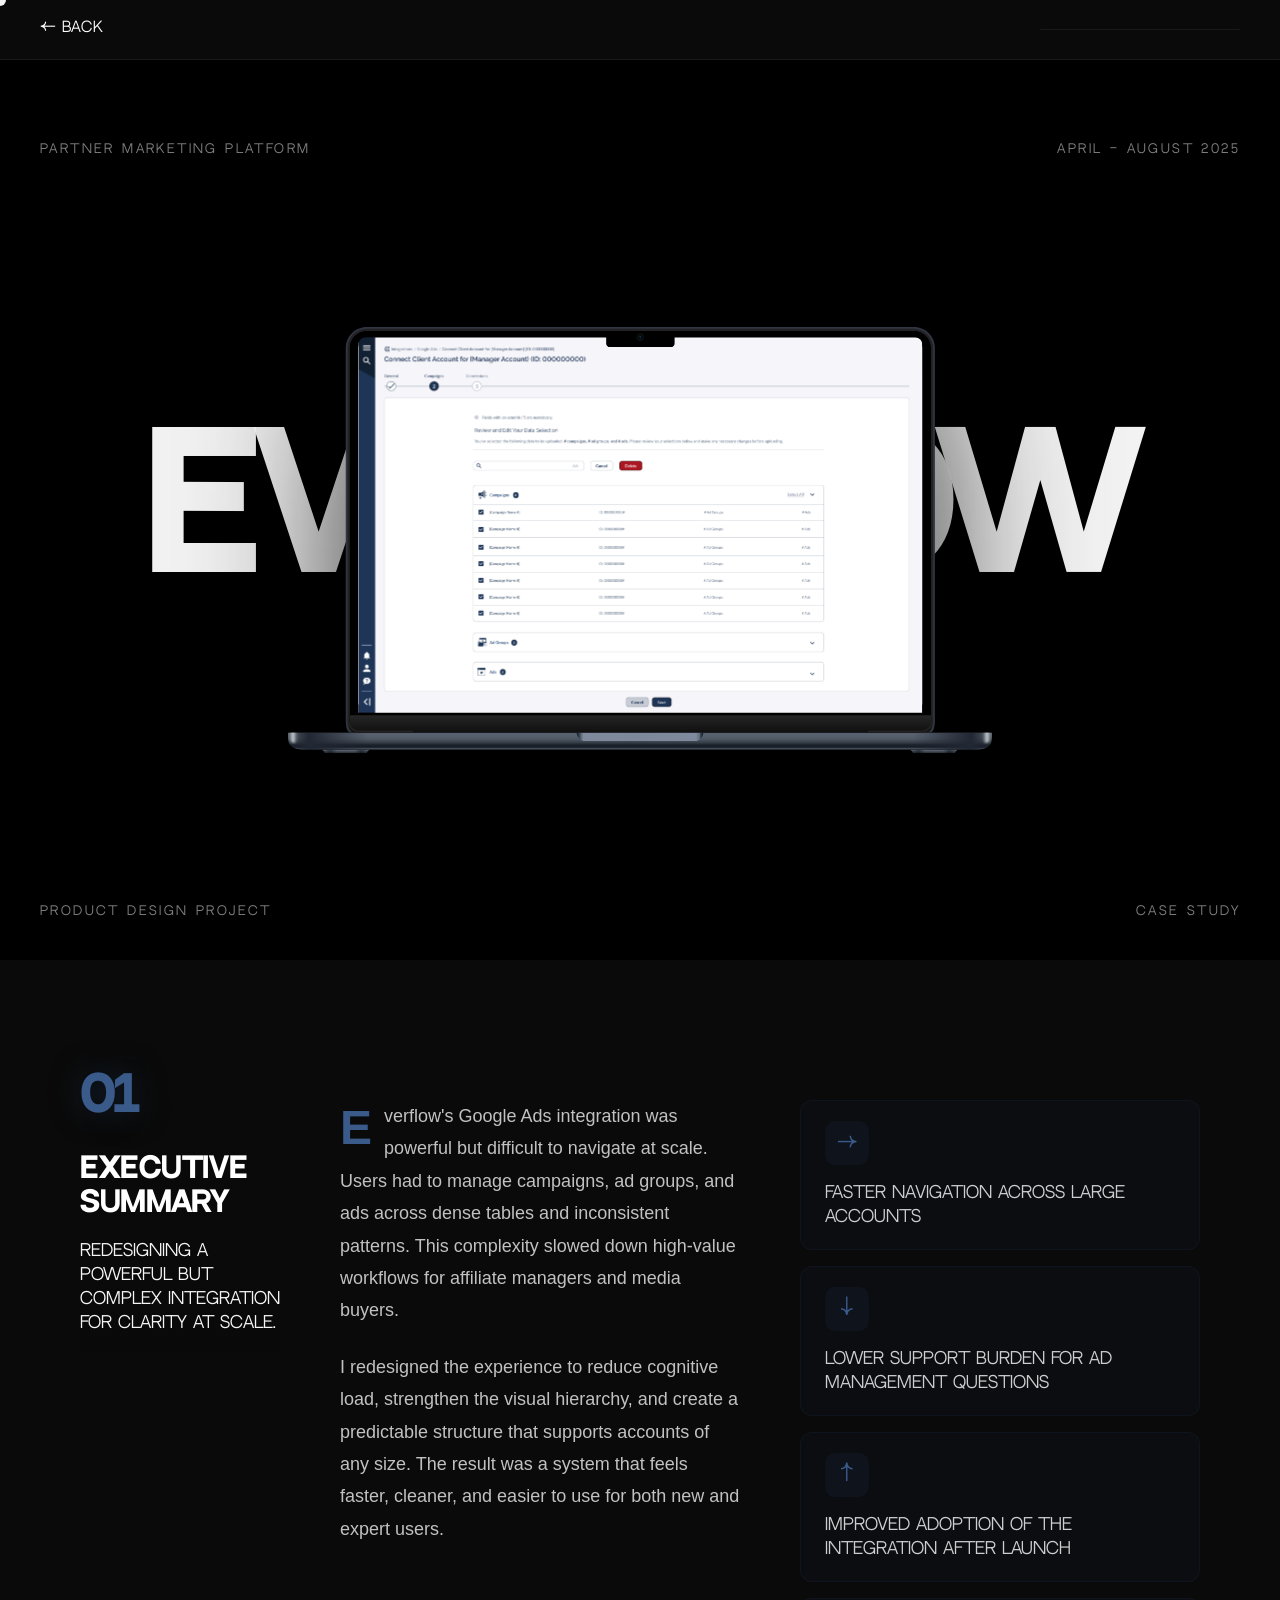
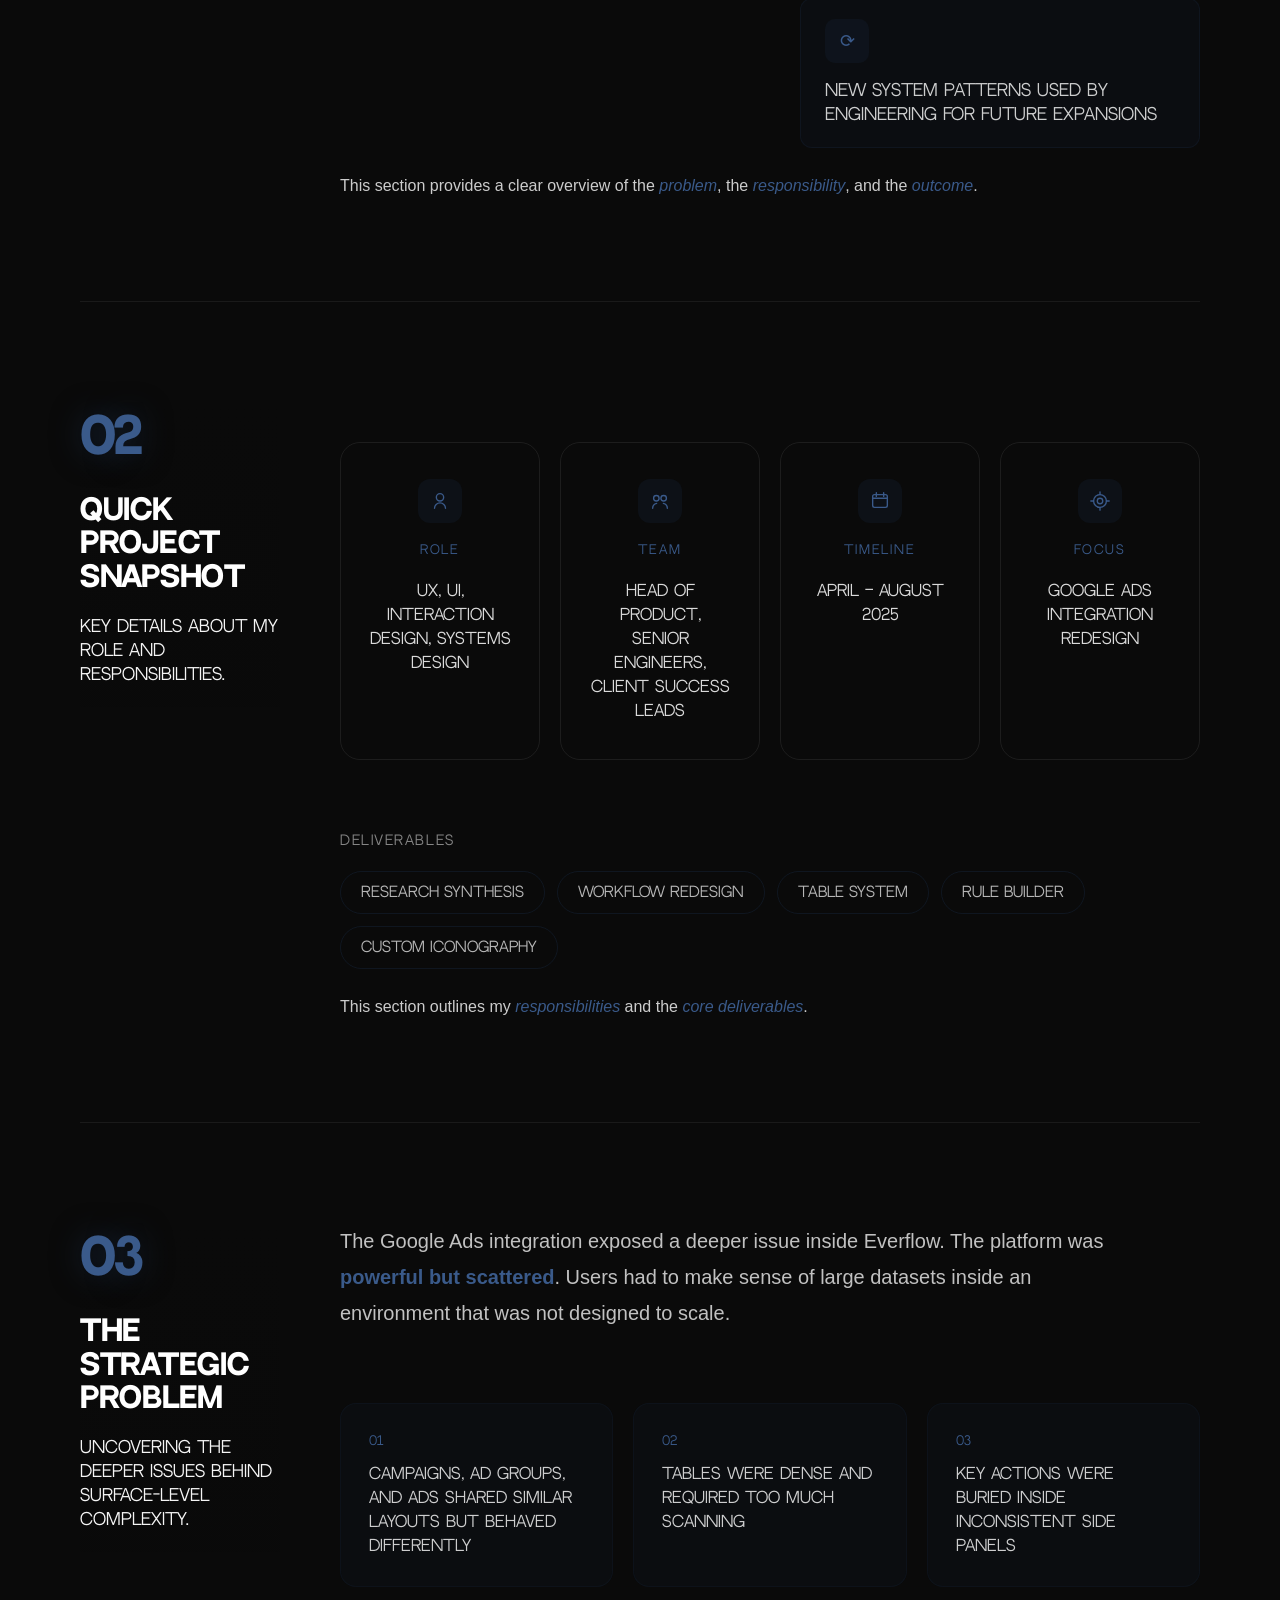
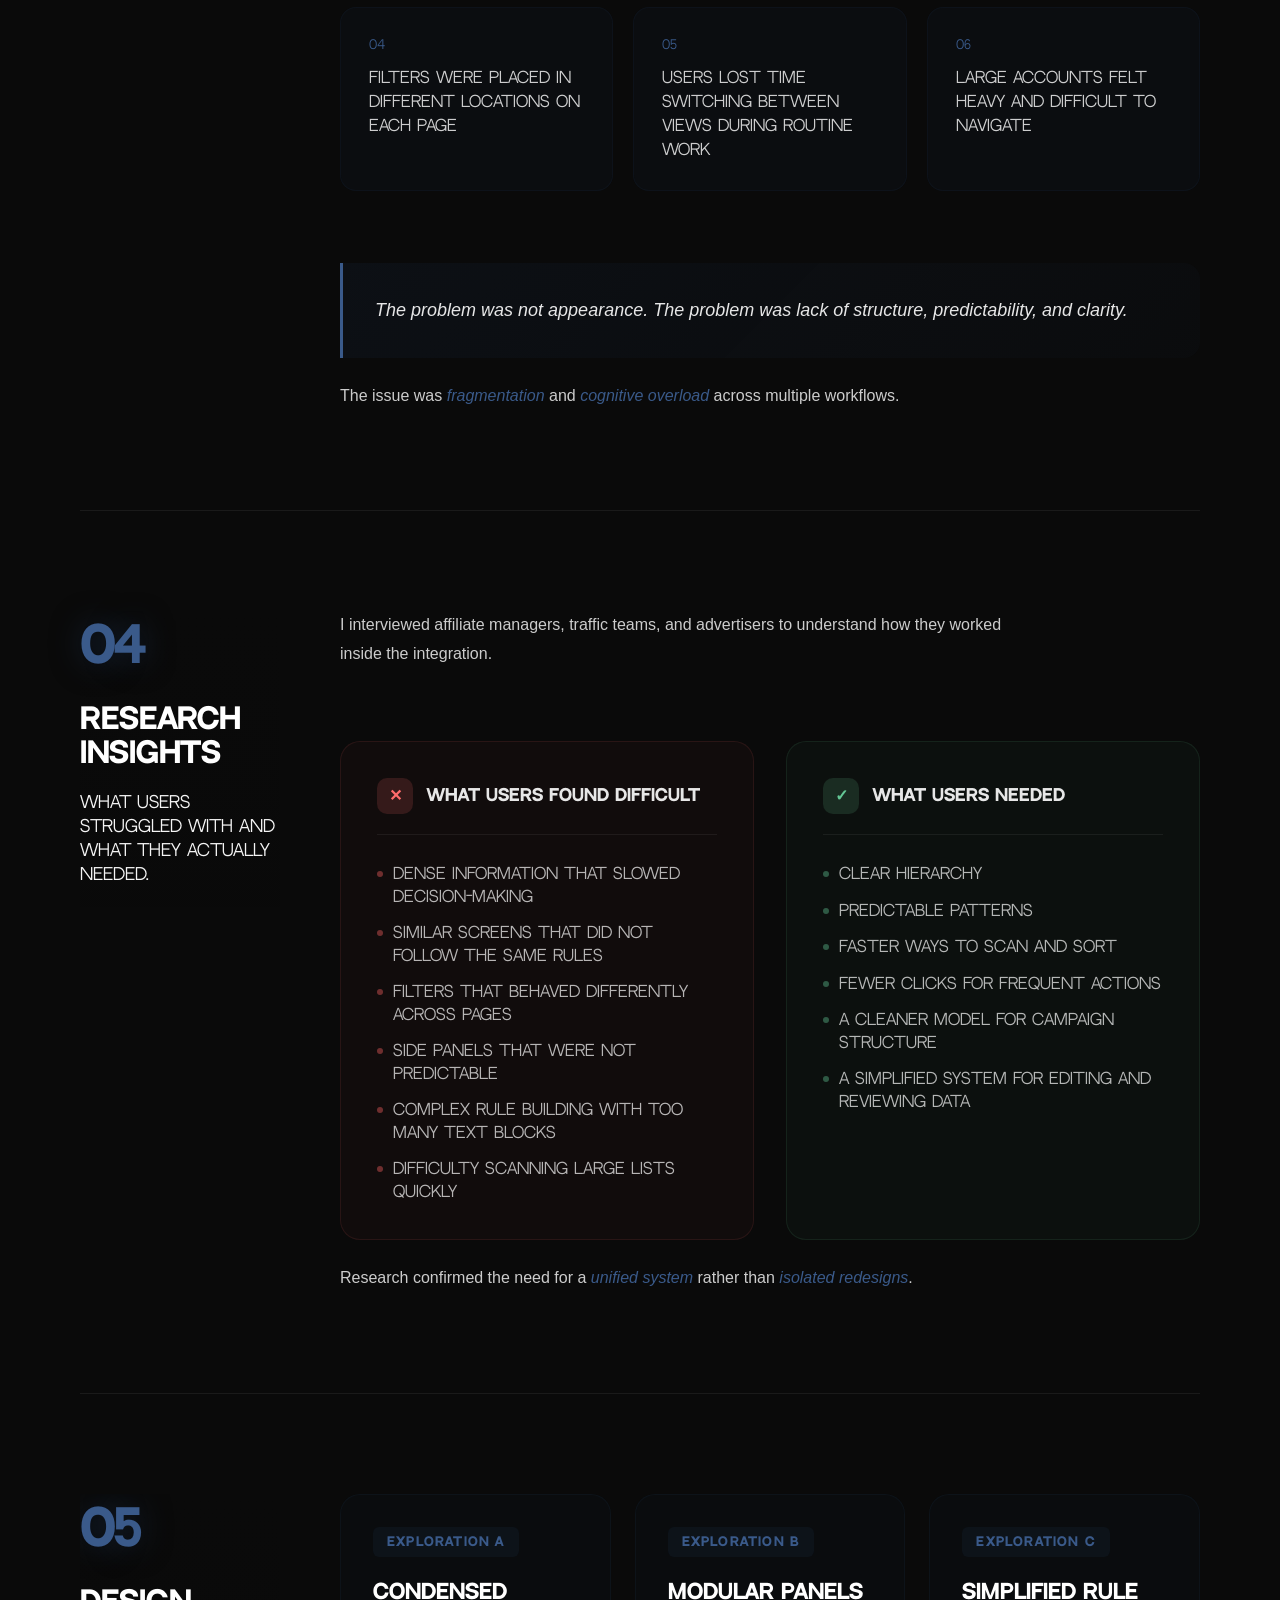
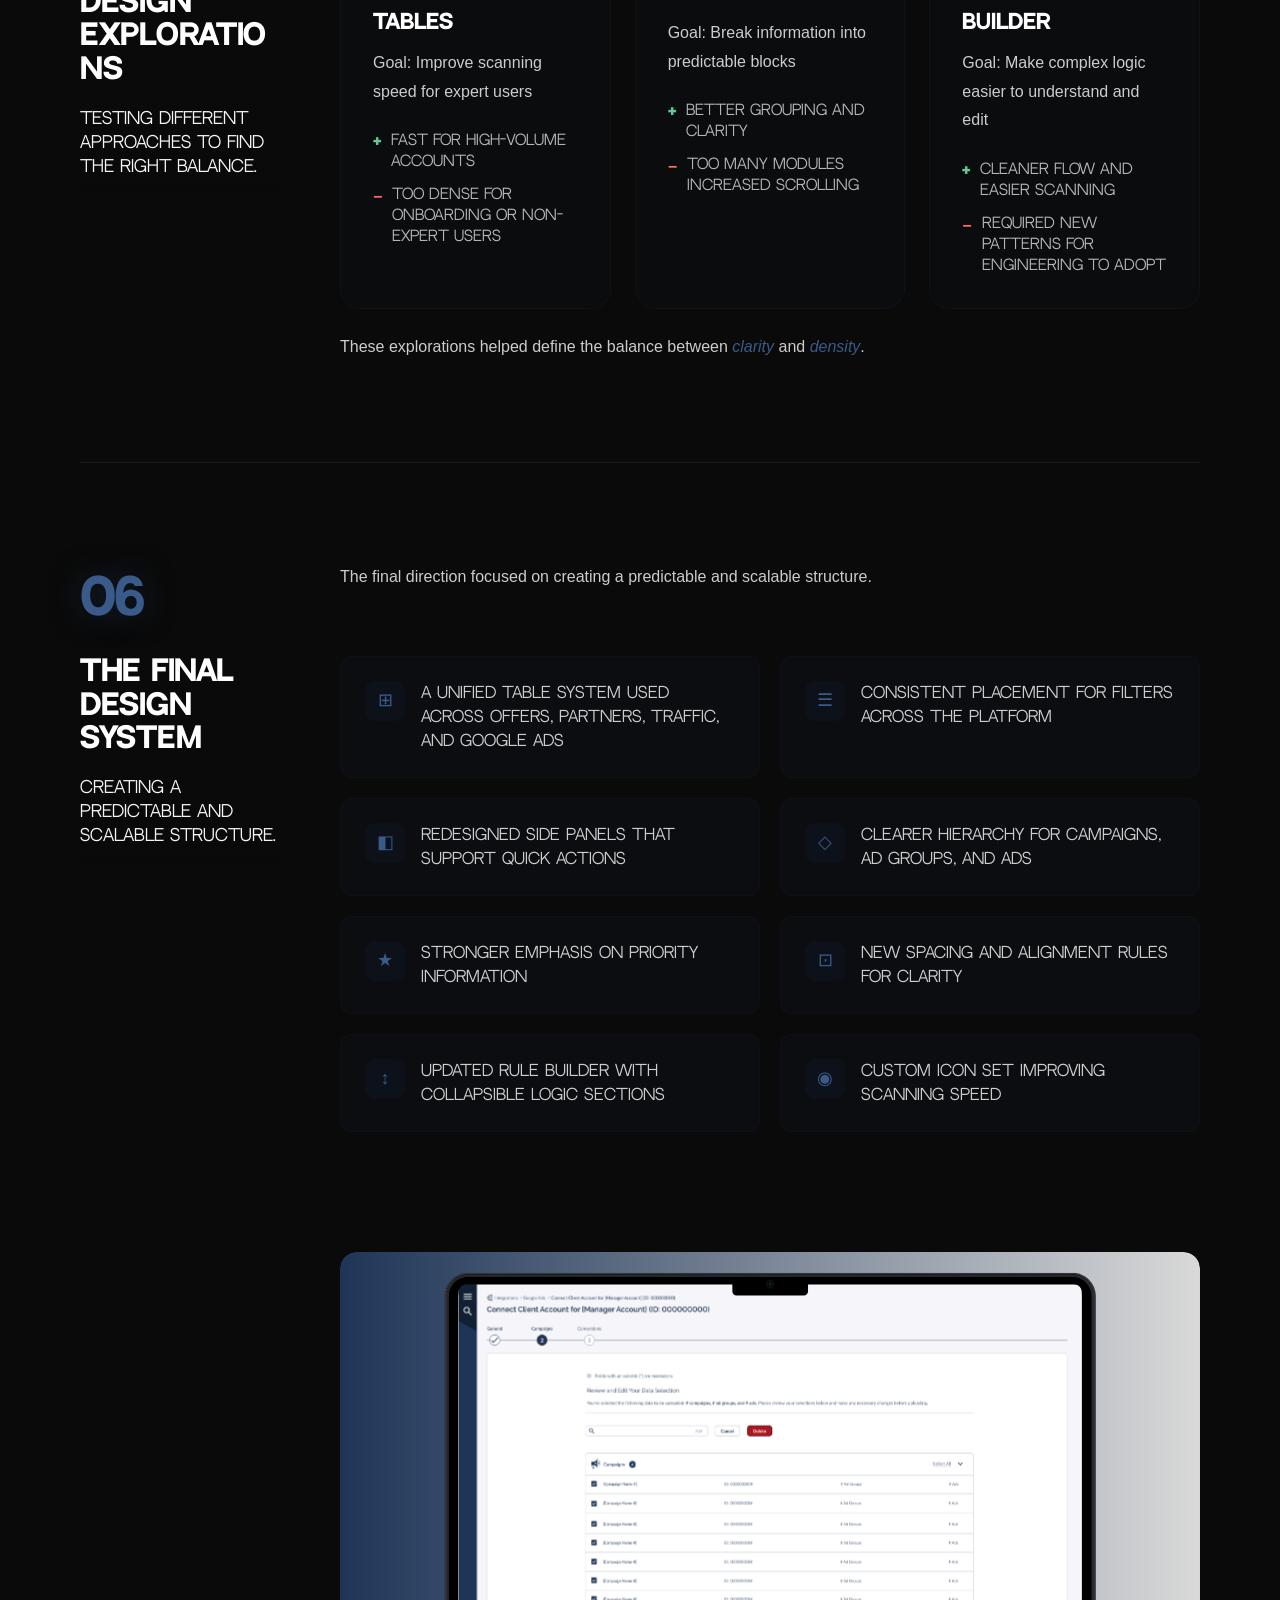
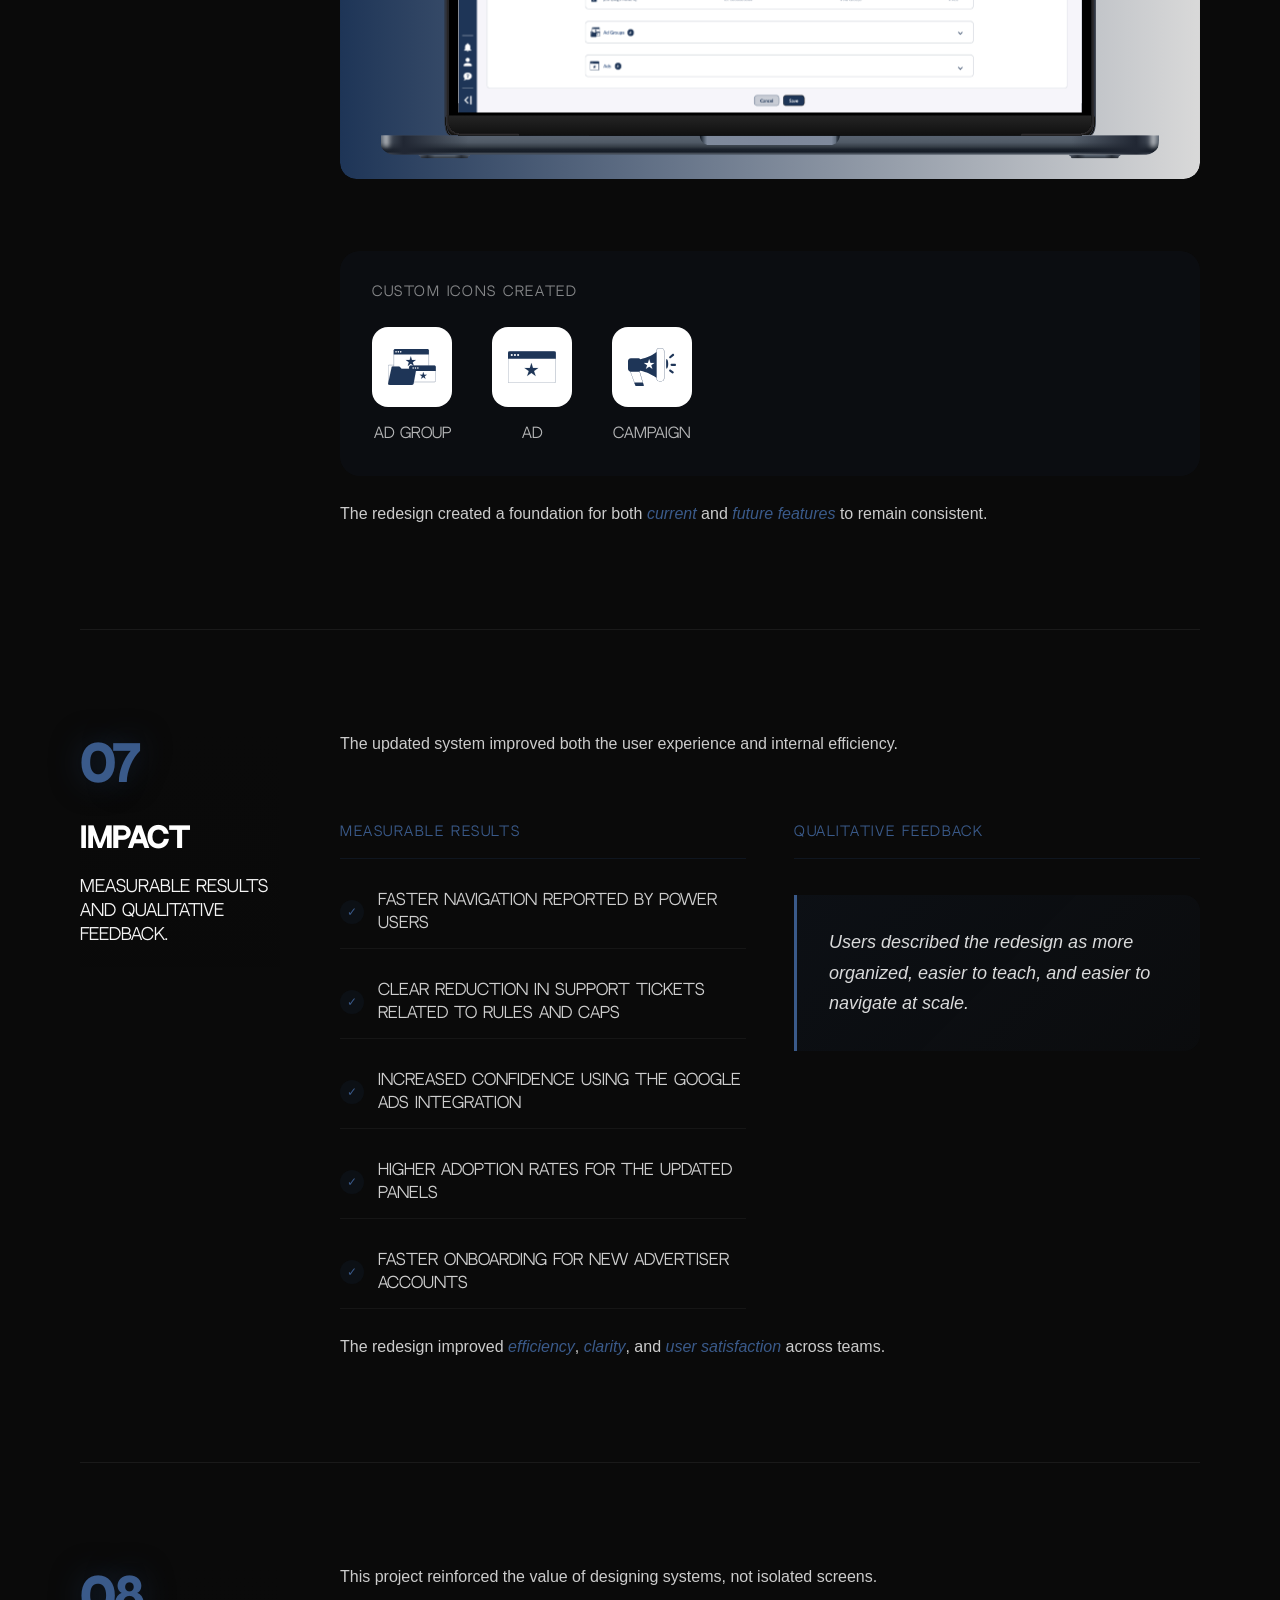
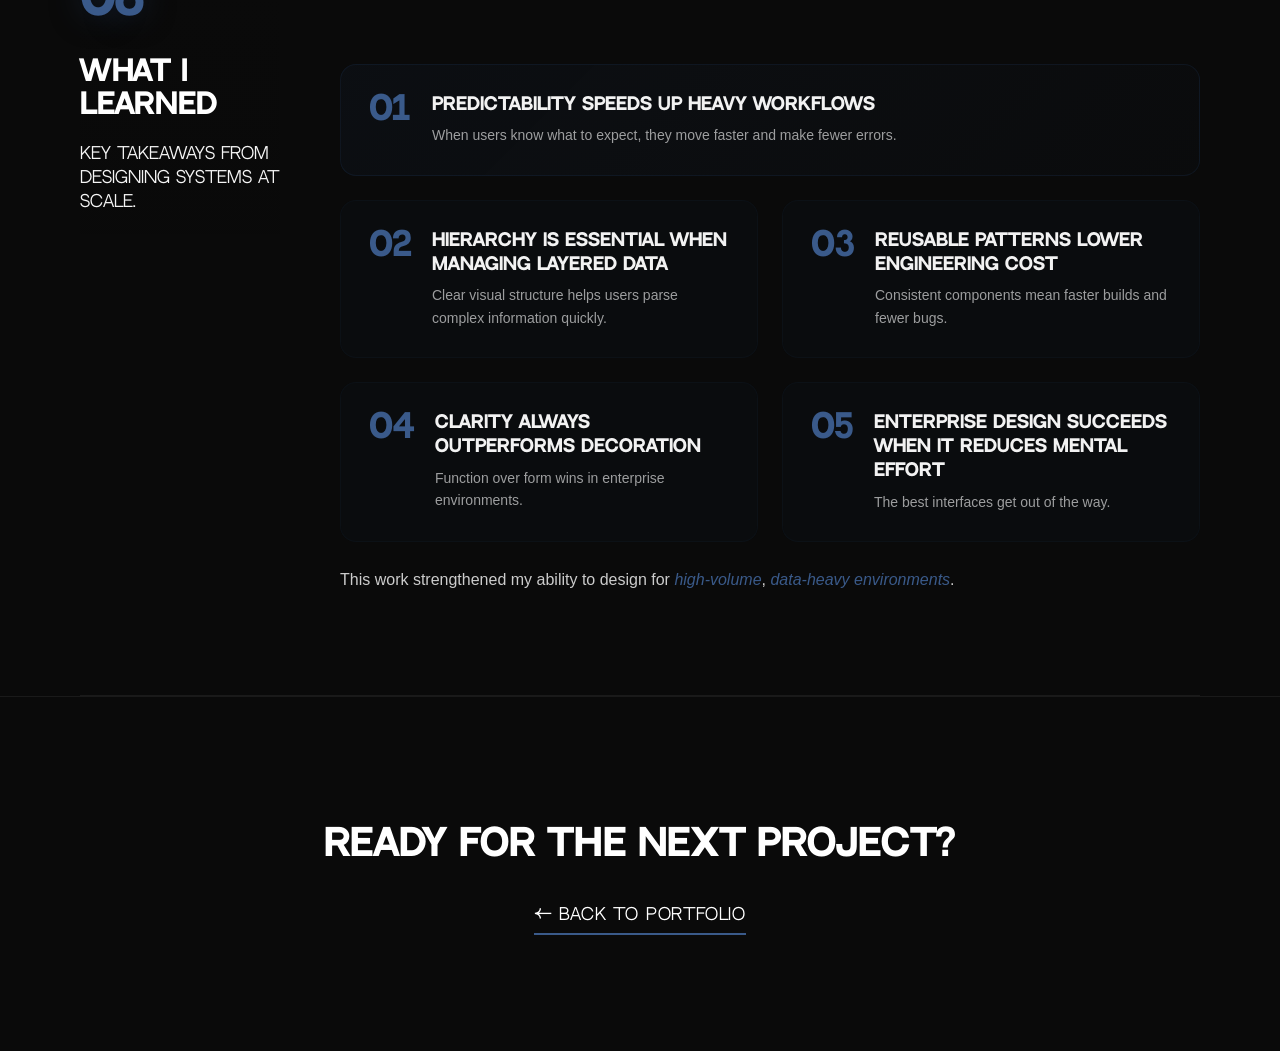
==== commit 72e7a9b3: "Add favicon" ====
--- a/everflow-case-study.html
+++ b/everflow-case-study.html
@@ -4,6 +4,7 @@
     <meta charset="UTF-8">
     <meta name="viewport" content="width=device-width, initial-scale=1.0">
     <title>EVERFLOW – Case Study</title>
+    <link rel="icon" type="image/png" href="Assets/fonts/favicon.png">
     <link rel="stylesheet" href="style.css">
     <link rel="stylesheet" href="case-study.css">
     <link rel="stylesheet" href="everflow-case-study.css">
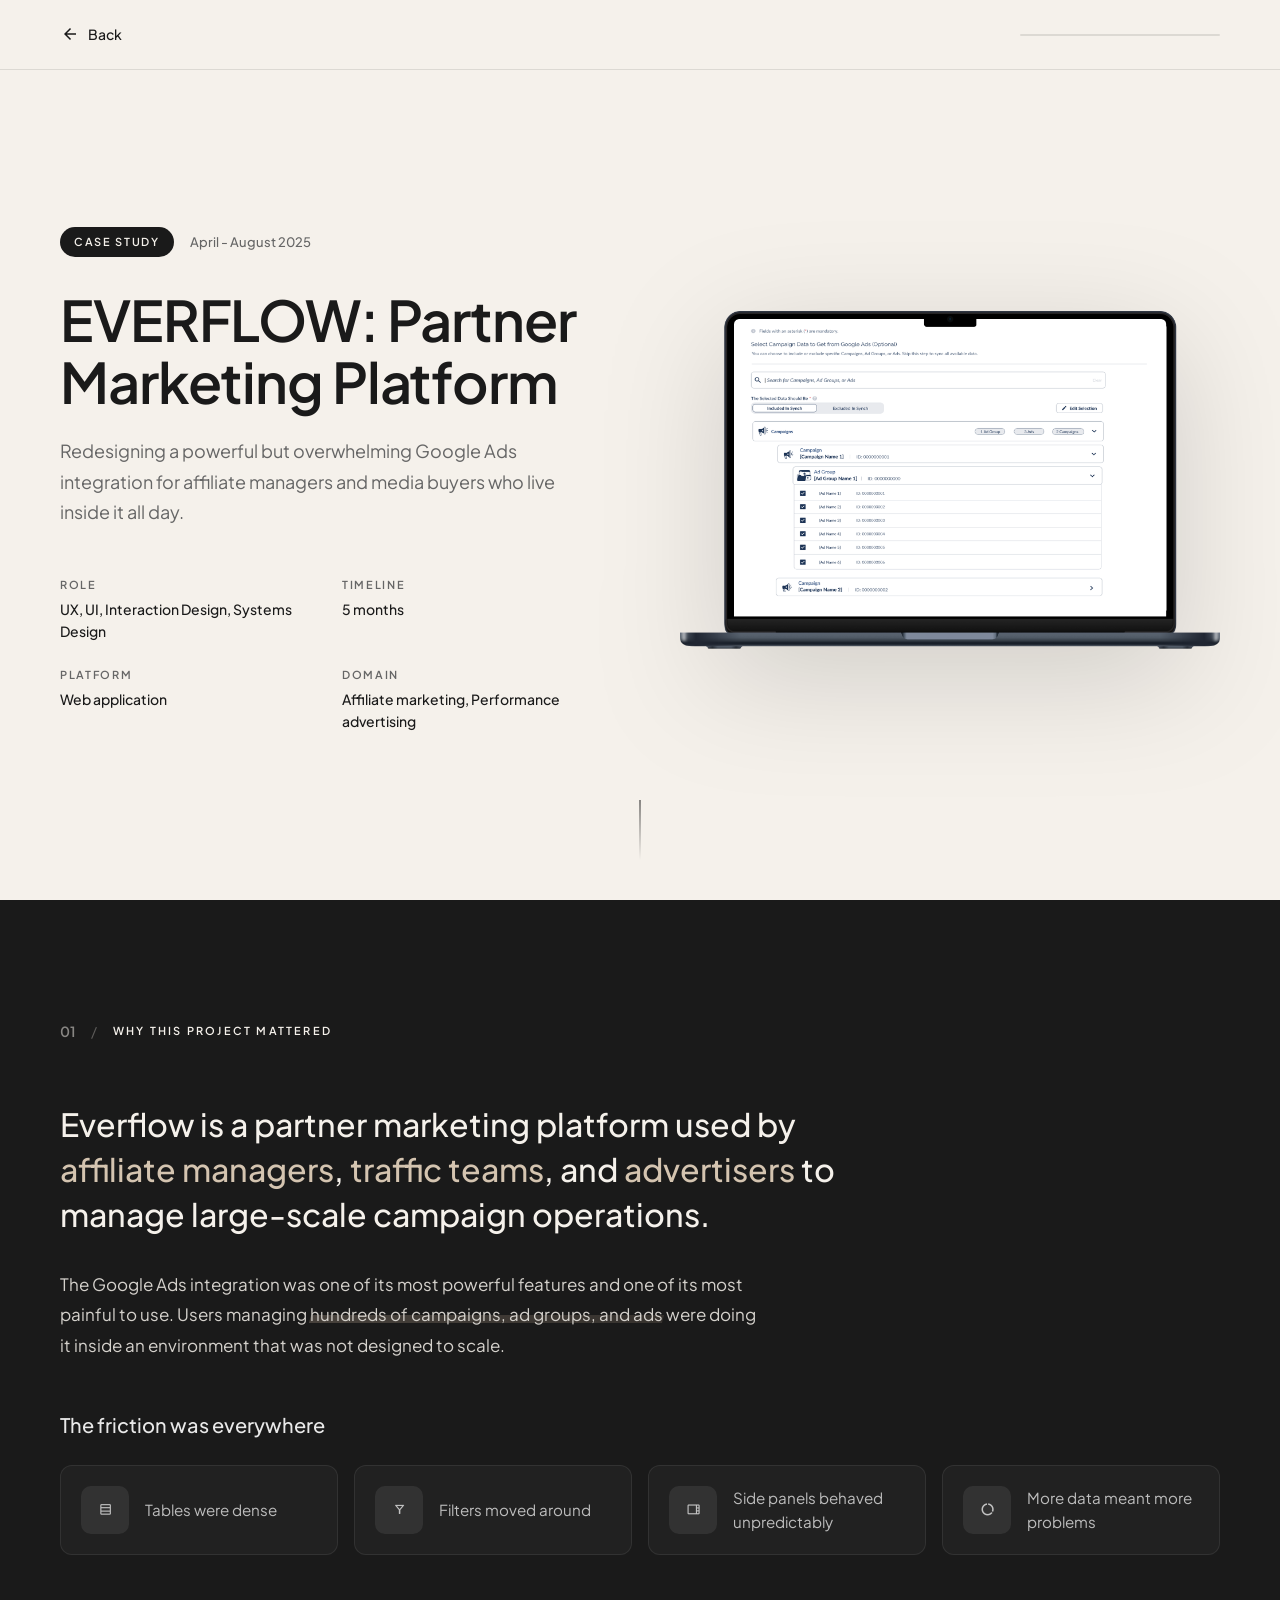
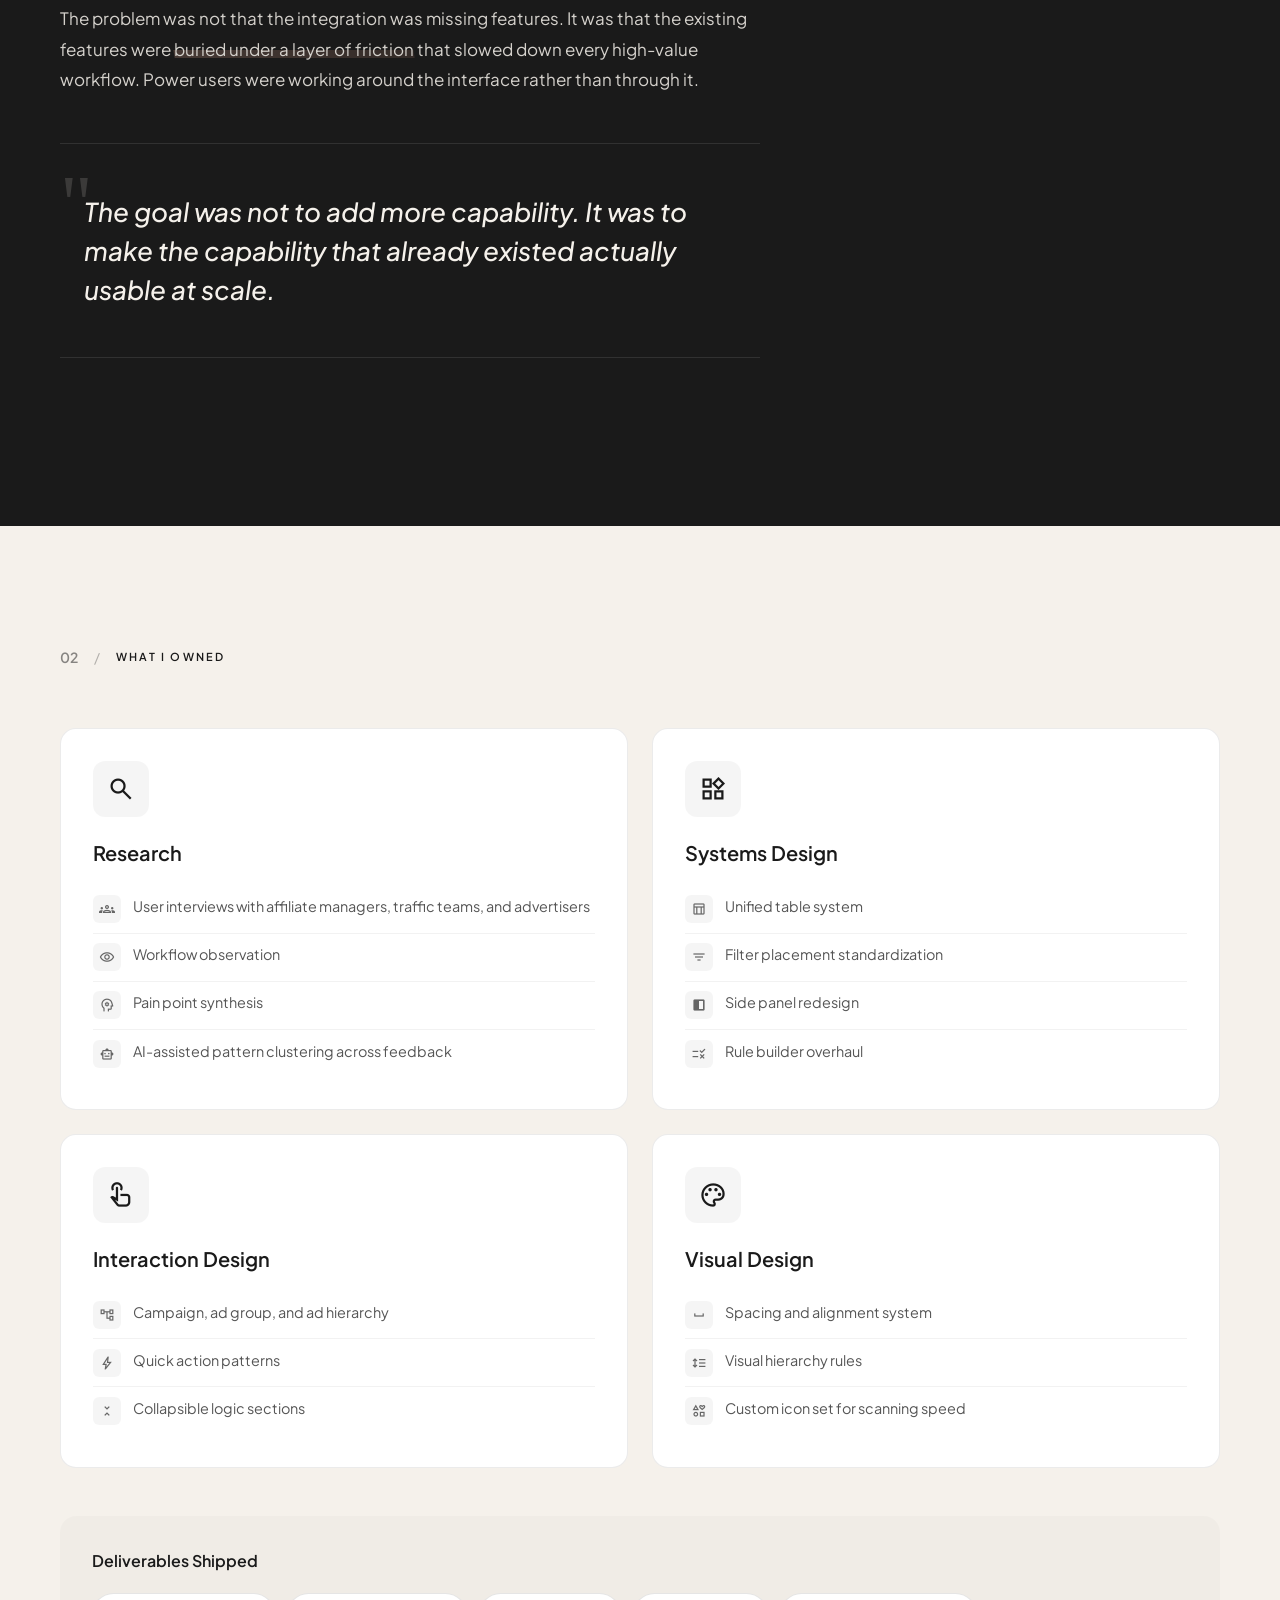
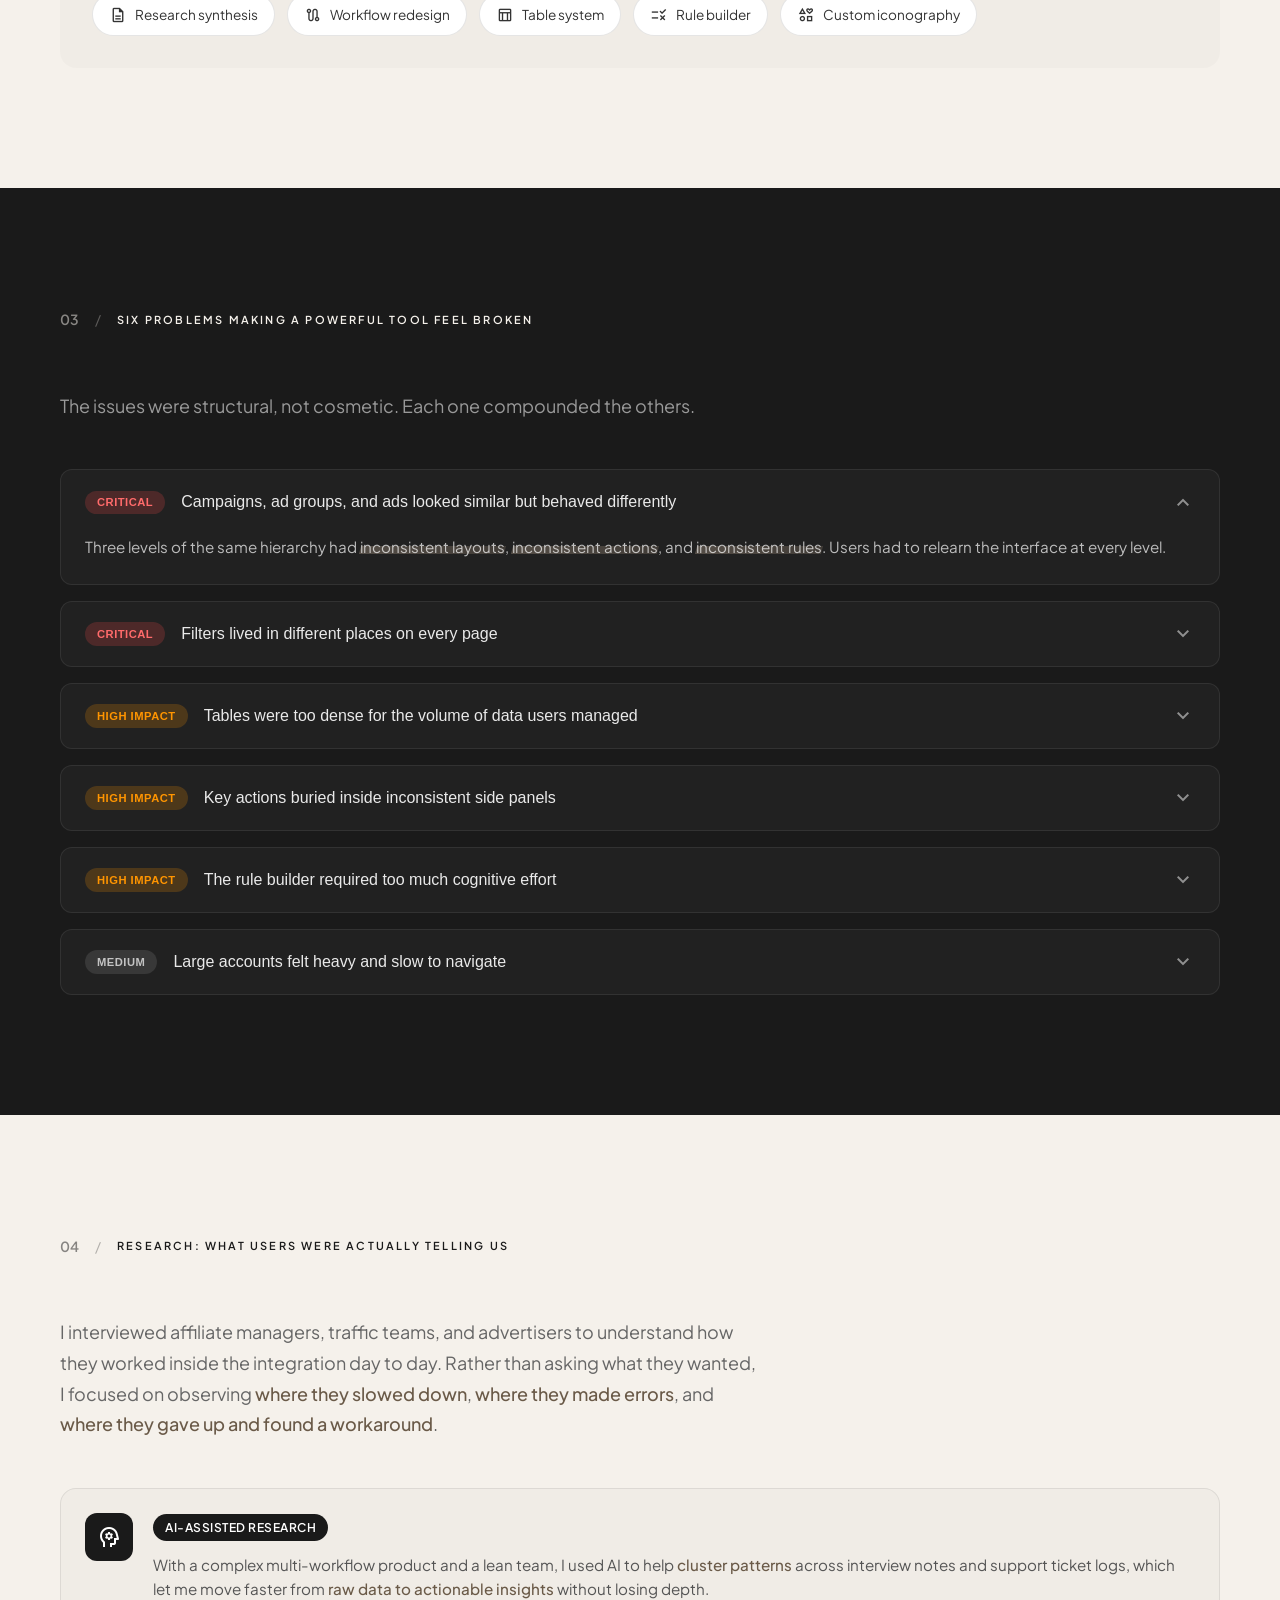
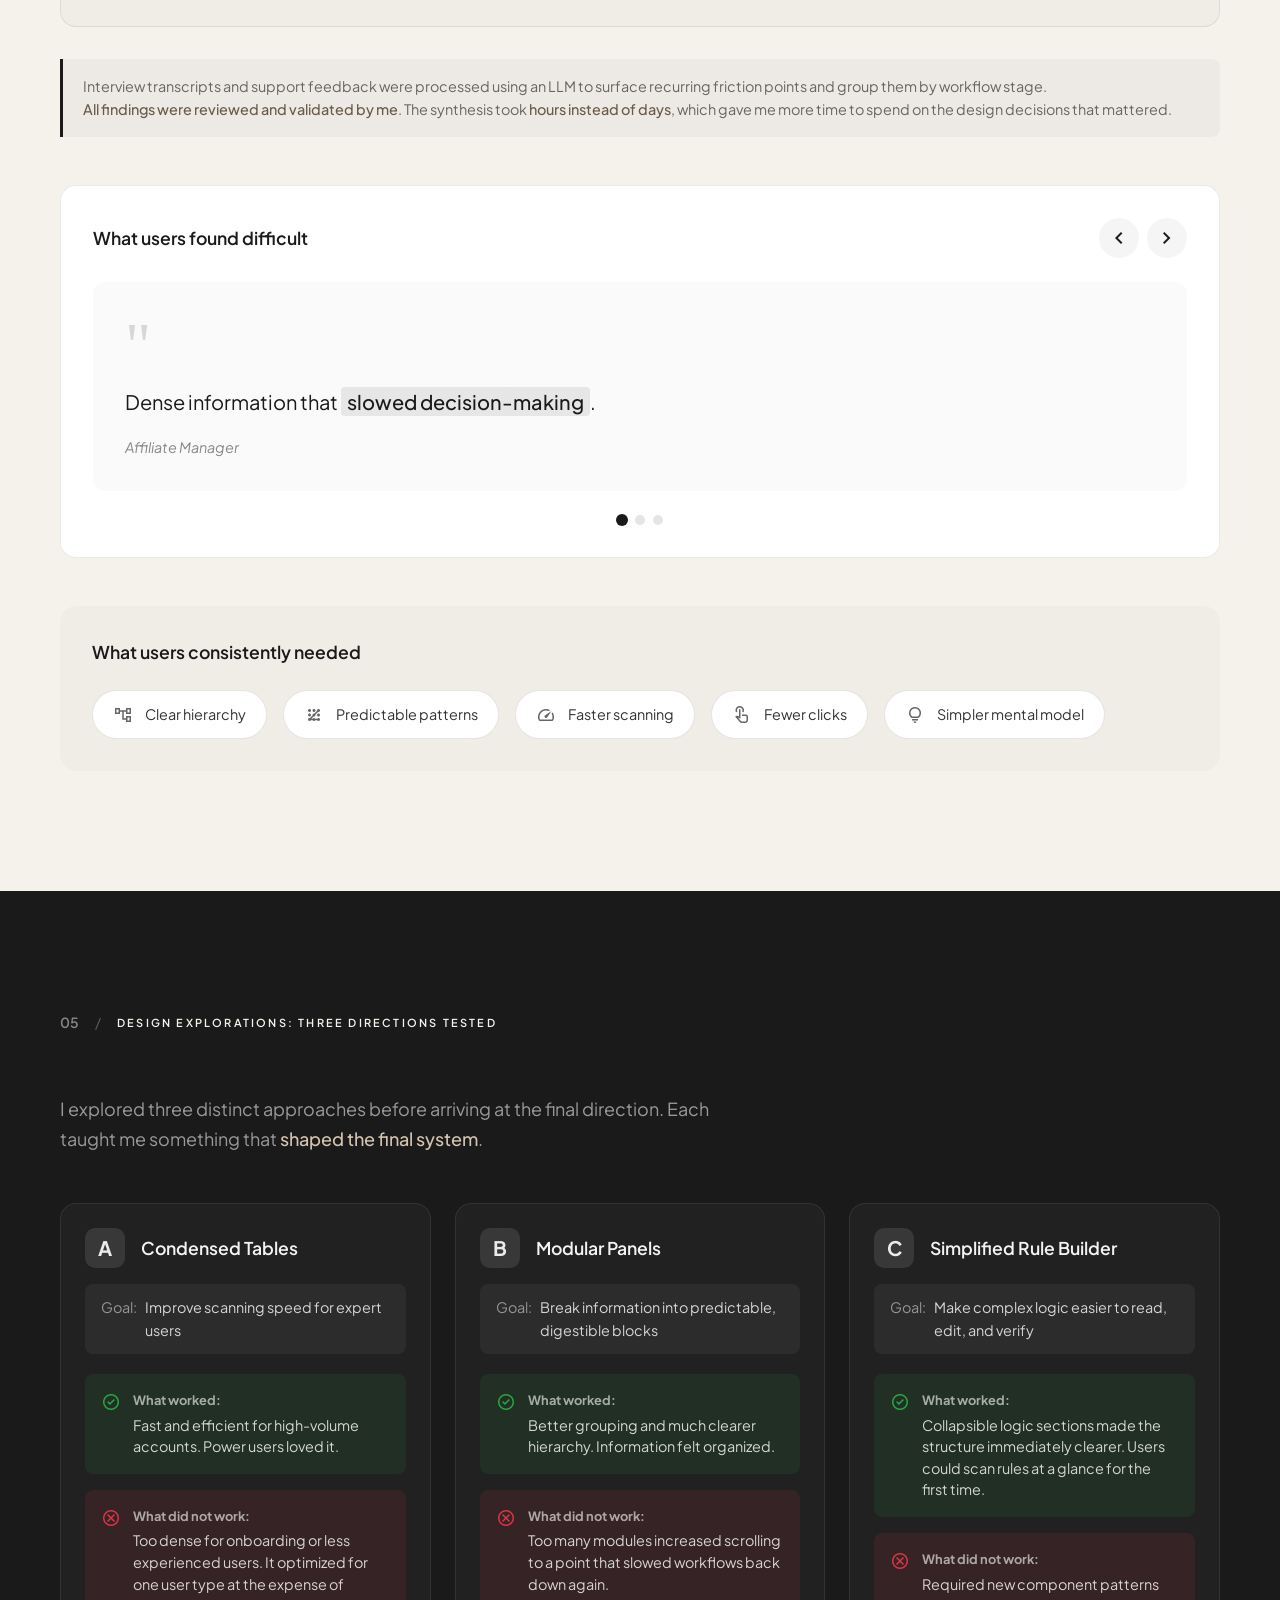
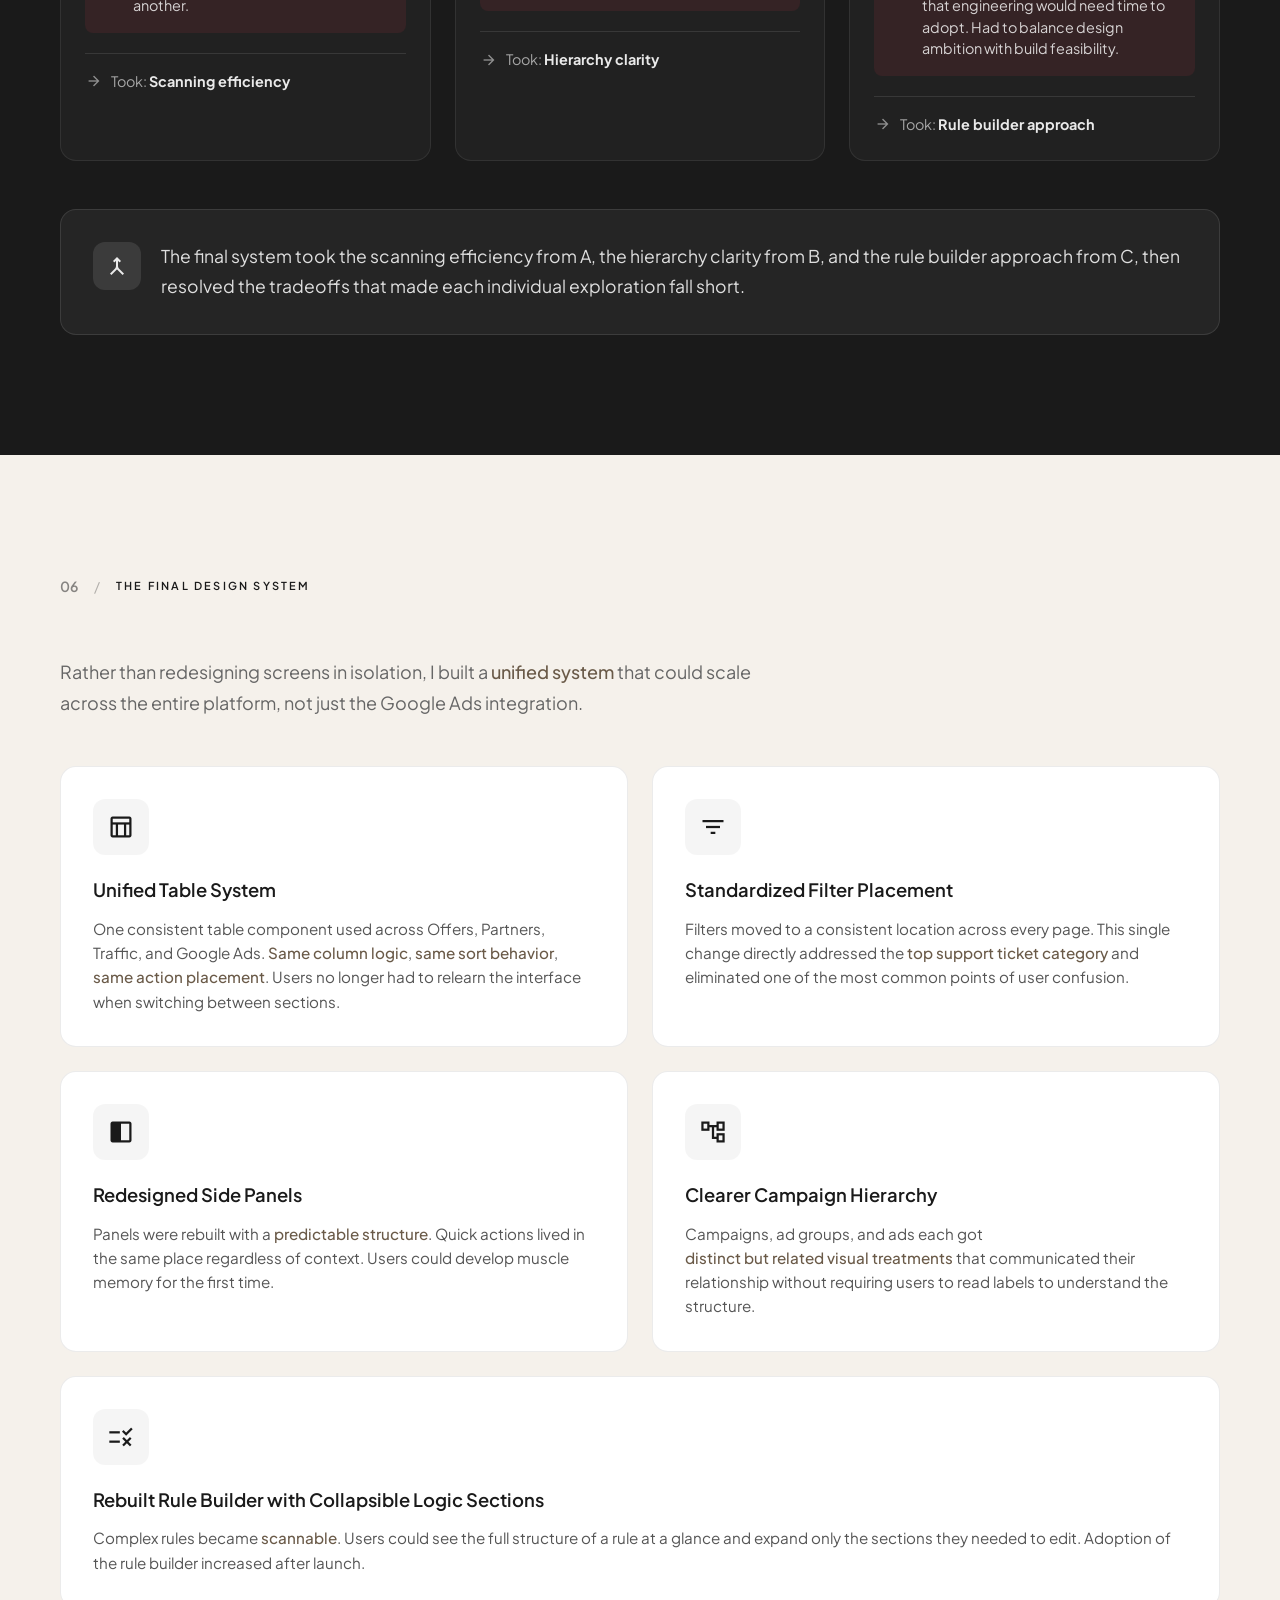
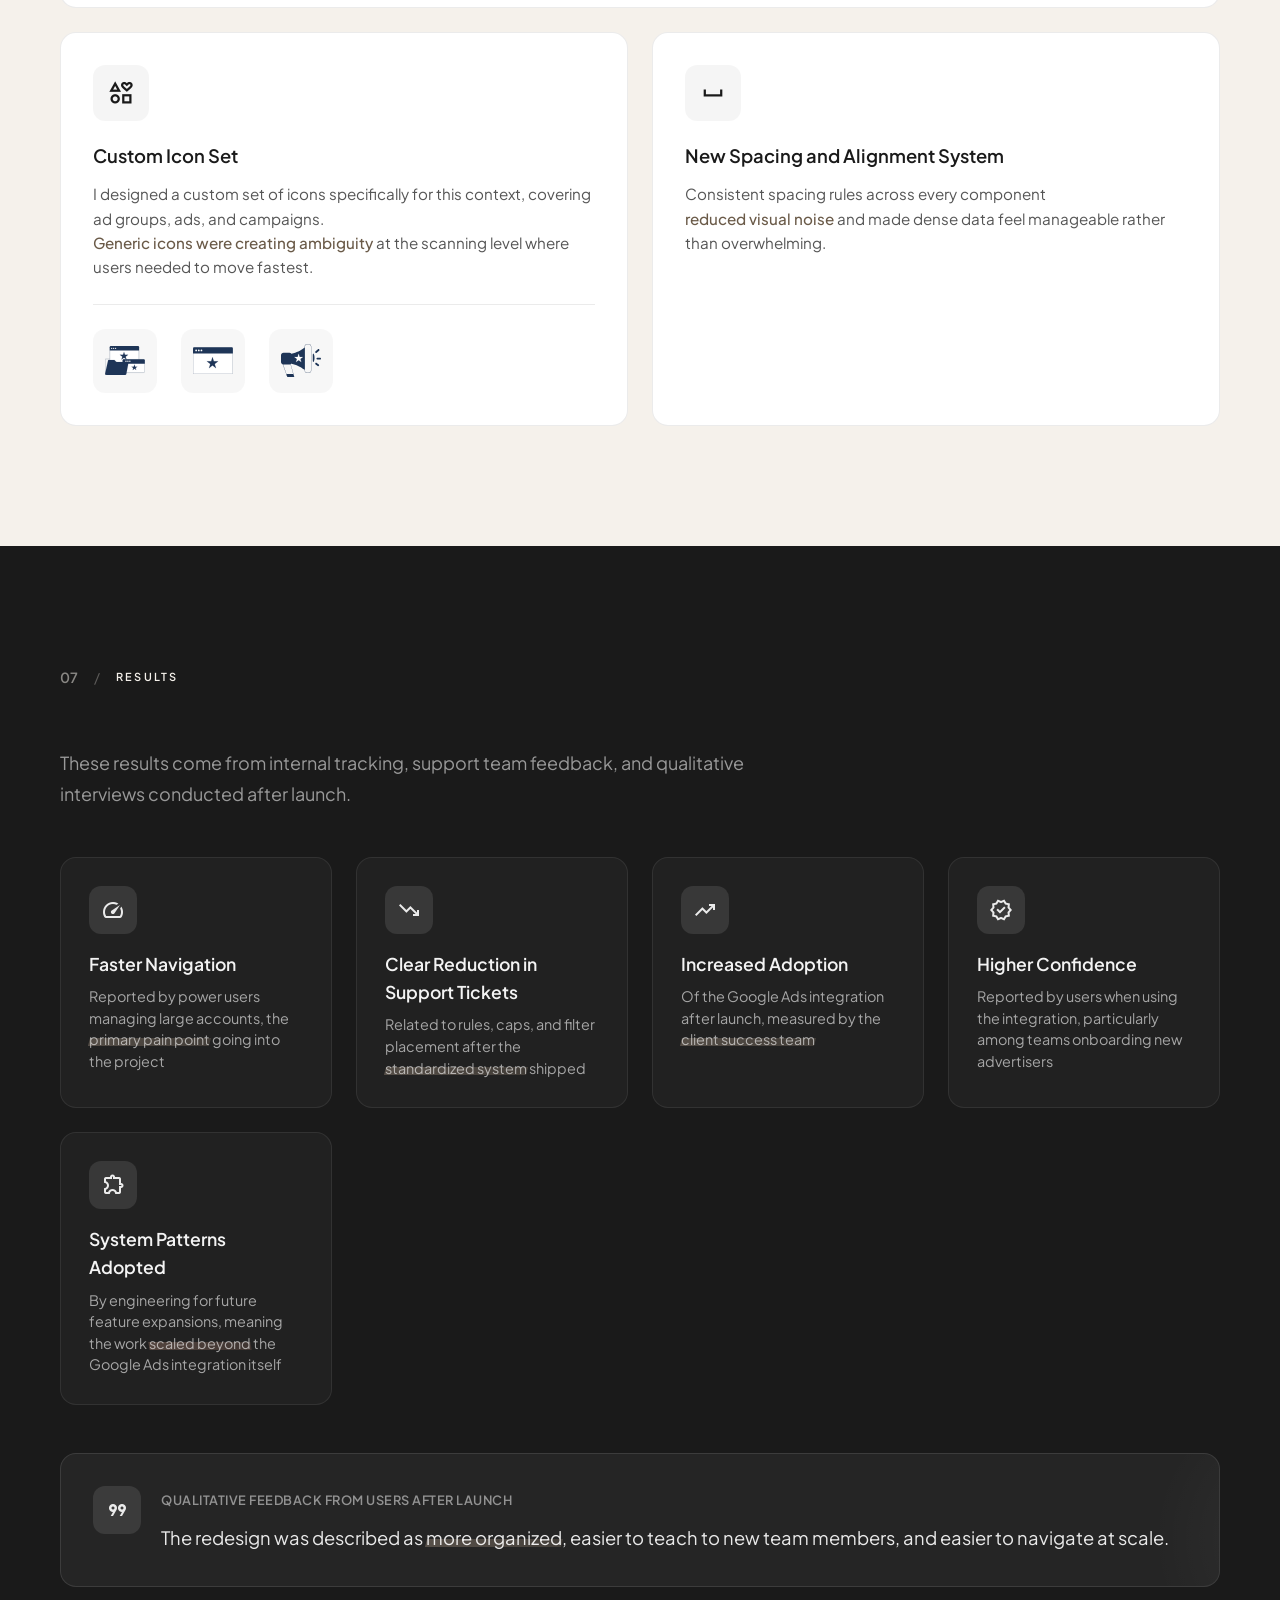
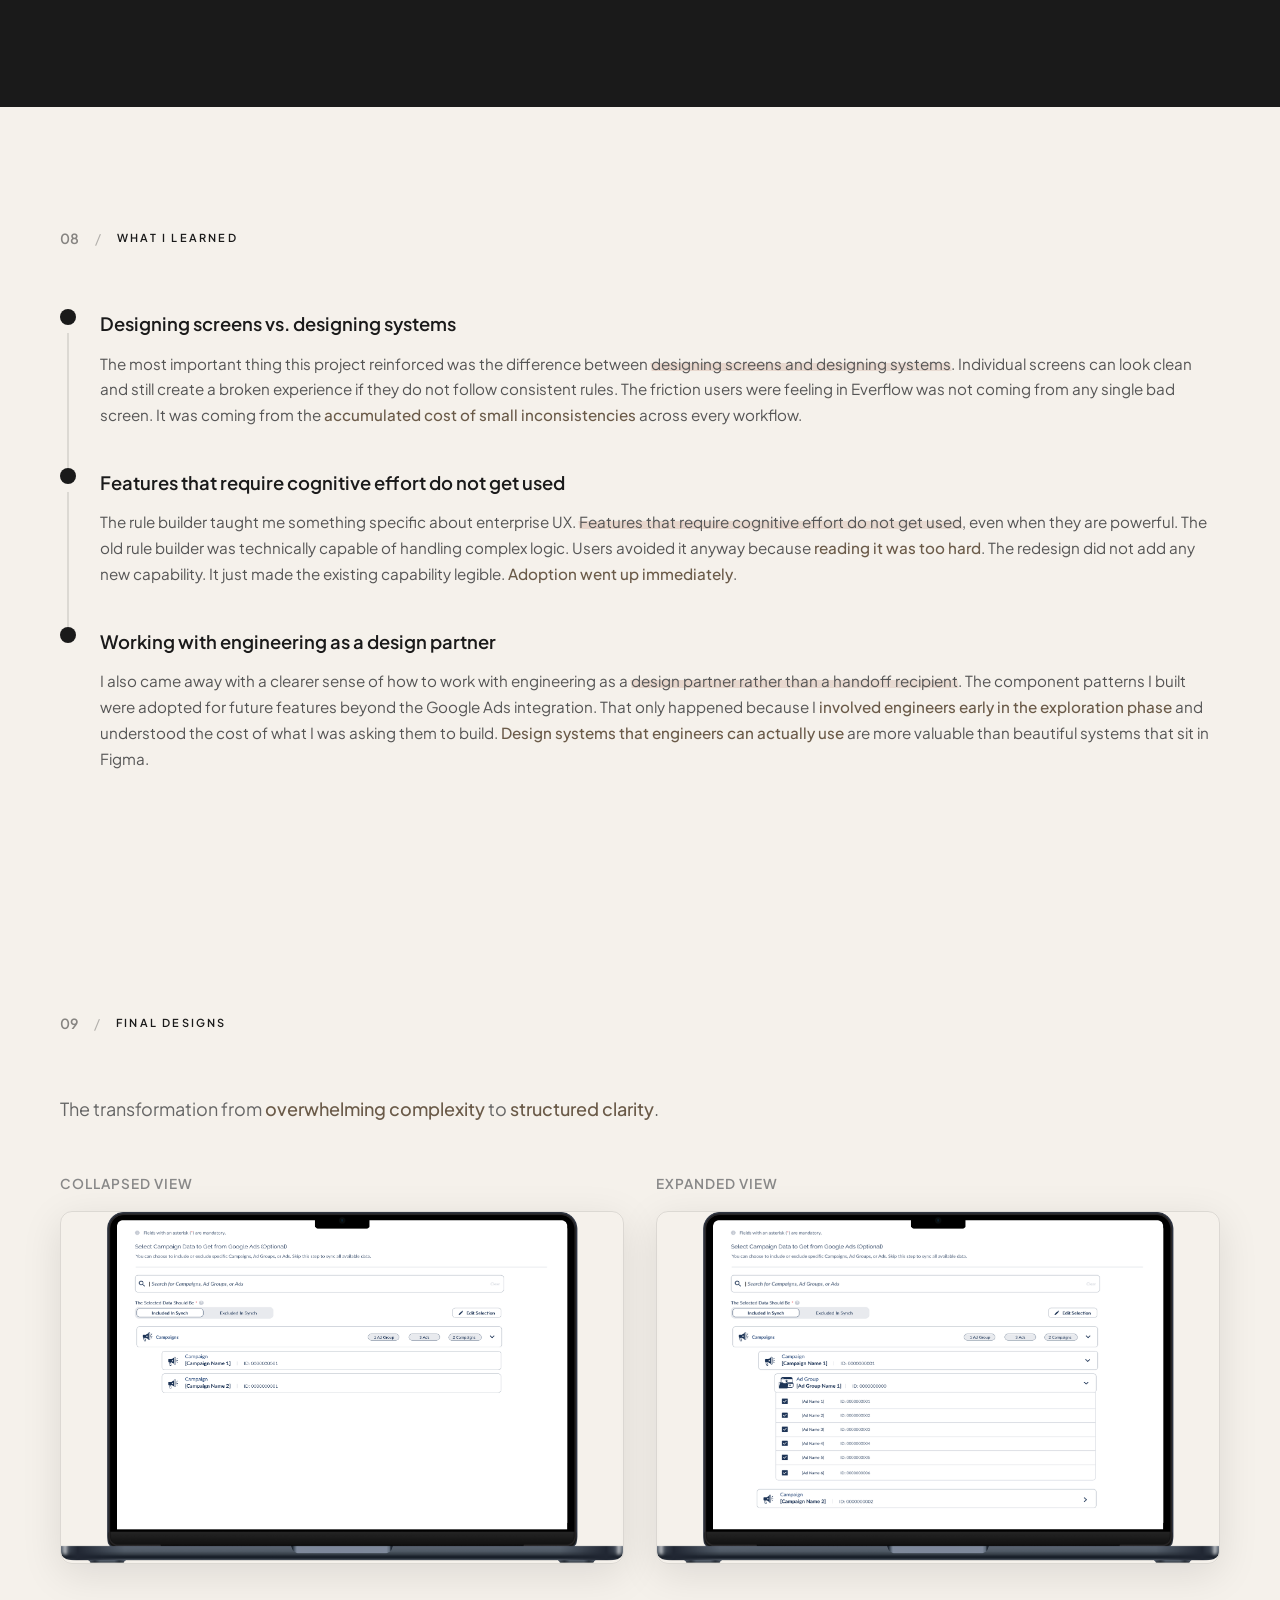
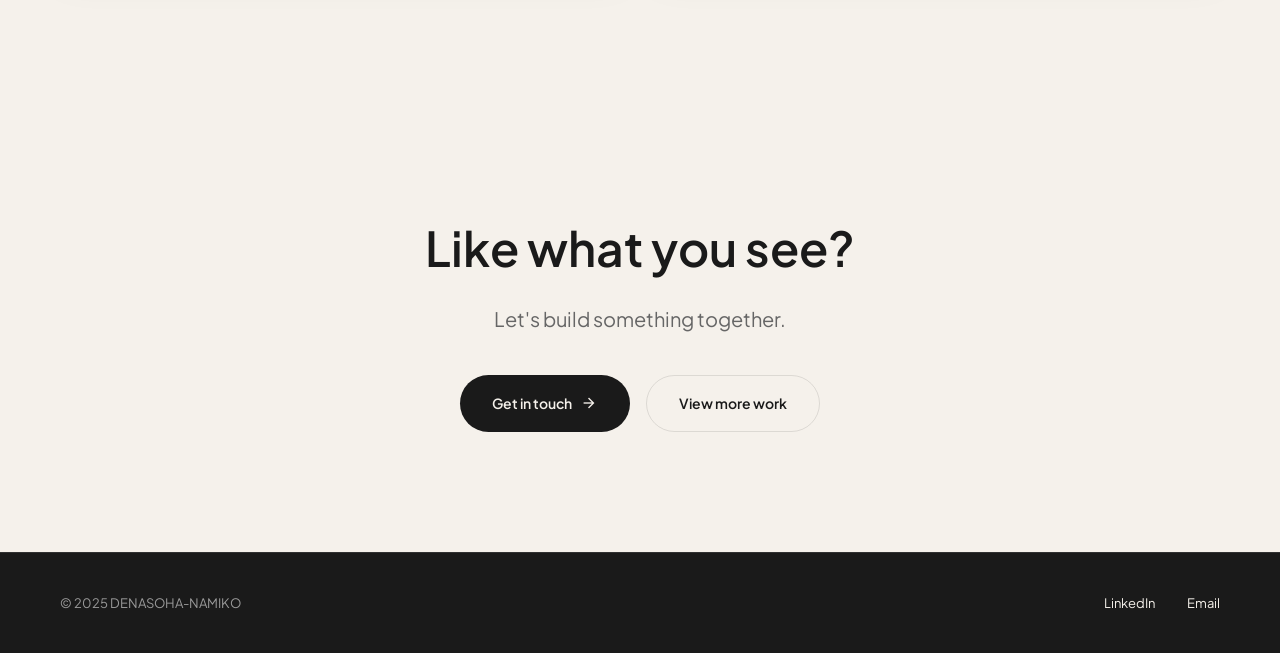
==== commit c775530e: "updated everything" ====
--- a/everflow-case-study.html
+++ b/everflow-case-study.html
@@ -3,720 +3,713 @@
 <head>
     <meta charset="UTF-8">
     <meta name="viewport" content="width=device-width, initial-scale=1.0">
-    <title>EVERFLOW – Case Study</title>
+    <title>Everflow Case Study | DENASOHA-NAMIKO</title>
     <link rel="icon" type="image/png" href="Assets/fonts/favicon.png">
-    <link rel="stylesheet" href="style.css">
     <link rel="stylesheet" href="case-study.css">
     <link rel="stylesheet" href="everflow-case-study.css">
-    <link rel="preload" href="Assets/fonts/NeutralFace.woff2" as="font" type="font/woff2" crossorigin>
+    <link rel="stylesheet" href="https://fonts.googleapis.com/css2?family=Plus+Jakarta+Sans:wght@300;400;500;600;700&display=swap">
+    <link rel="stylesheet" href="https://fonts.googleapis.com/css2?family=Material+Symbols+Outlined:opsz,wght,FILL,GRAD@24,400,0,0" />
 </head>
 <body>
-    <!-- Navigation -->
-    <nav class="case-nav">
-    <a href="index.html#projects" class="case-nav-logo">← back</a>
-        <div class="case-nav-progress">
-            <div class="progress-bar" id="progressBar"></div>
+
+    <nav class="cs-nav">
+        <a href="index.html" class="cs-nav-back">
+            <span class="material-symbols-outlined">arrow_back</span>
+            Back
+        </a>
+        <div class="cs-nav-progress">
+            <div class="cs-progress-bar"></div>
         </div>
     </nav>
 
-    <!-- Hero Section -->
-    <section class="case-hero">
-        <!-- Background Text -->
-        <h1 class="hero-background-text" style="font-size: clamp(80px, 14vw, 200px);">EVERFLOW</h1>
-        
-        <!-- Metadata -->
-        <div class="hero-metadata hero-metadata-top-left">Partner Marketing Platform</div>
-        <div class="hero-metadata hero-metadata-top-right">April – August 2025</div>
-        <div class="hero-metadata hero-metadata-bottom-left">Product Design Project</div>
-        <div class="hero-metadata hero-metadata-bottom-right">Case Study</div>
-        
-        <!-- Screen Mockup (centered) -->
-        <div class="hero-center">
-            <img src="Assets/Photos/EFScreen.svg" alt="Everflow Interface" class="phone-mockup" style="max-width: 55%; height: auto;">
-        </div>
-    </section>
-
-    <!-- Content Sections -->
-    <div class="case-content-wrapper">
-        <!-- Section 01 - Executive Summary -->
-        <section class="case-section" id="section-01">
-            <div class="section-header">
-                <span class="section-number">01</span>
-                <h2 class="section-title">Executive Summary</h2>
-                <p class="section-subtitle">Redesigning a powerful but complex integration for clarity at scale.</p>
-            </div>
-            <div class="section-content">
-                <div class="exec-summary-grid">
-                    <div class="exec-narrative">
-                        <p>Everflow's Google Ads integration was powerful but difficult to navigate at scale. Users had to manage campaigns, ad groups, and ads across dense tables and inconsistent patterns. This complexity slowed down high-value workflows for affiliate managers and media buyers.</p>
-                        <p>I redesigned the experience to reduce cognitive load, strengthen the visual hierarchy, and create a predictable structure that supports accounts of any size. The result was a system that feels faster, cleaner, and easier to use for both new and expert users.</p>
-                    </div>
-                    <div class="exec-impact-list">
-                        <div class="impact-item">
-                            <div class="impact-icon">→</div>
-                            <span class="impact-text">Faster navigation across large accounts</span>
-                        </div>
-                        <div class="impact-item">
-                            <div class="impact-icon">↓</div>
-                            <span class="impact-text">Lower support burden for ad management questions</span>
-                        </div>
-                        <div class="impact-item">
-                            <div class="impact-icon">↑</div>
-                            <span class="impact-text">Improved adoption of the integration after launch</span>
-                        </div>
-                        <div class="impact-item">
-                            <div class="impact-icon">⟳</div>
-                            <span class="impact-text">New system patterns used by engineering for future expansions</span>
-                        </div>
-                    </div>
-                </div>
-                <p class="section-footer">This section provides a clear overview of the <em>problem</em>, the <em>responsibility</em>, and the <em>outcome</em>.</p>
-            </div>
-        </section>
-
-        <!-- Section 02 - Quick Project Snapshot -->
-        <section class="case-section" id="section-02">
-            <div class="section-header">
-                <span class="section-number">02</span>
-                <h2 class="section-title">Quick Project Snapshot</h2>
-                <p class="section-subtitle">Key details about my role and responsibilities.</p>
-            </div>
-            <div class="section-content">
-                <div class="snapshot-grid">
-                    <div class="snapshot-card">
-                        <div class="snapshot-icon">
-                            <svg viewBox="0 0 24 24" fill="none">
-                                <circle cx="12" cy="8" r="4"/>
-                                <path d="M6 20c0-3.3 2.7-6 6-6s6 2.7 6 6"/>
-                            </svg>
-                        </div>
-                        <div class="snapshot-label">Role</div>
-                        <div class="snapshot-value">UX, UI, Interaction Design, Systems Design</div>
-                    </div>
-                    <div class="snapshot-card">
-                        <div class="snapshot-icon">
-                            <svg viewBox="0 0 24 24" fill="none">
-                                <circle cx="8" cy="9" r="3"/>
-                                <circle cx="16" cy="9" r="3"/>
-                                <path d="M4 20c0-2.6 1.8-4.8 4.3-5.4M20 20c0-2.6-1.8-4.8-4.3-5.4"/>
-                            </svg>
-                        </div>
-                        <div class="snapshot-label">Team</div>
-                        <div class="snapshot-value">Head of Product, Senior Engineers, Client Success Leads</div>
-                    </div>
-                    <div class="snapshot-card">
-                        <div class="snapshot-icon">
-                            <svg viewBox="0 0 24 24" fill="none">
-                                <rect x="4" y="5" width="16" height="14" rx="2"/>
-                                <path d="M8 3v4M16 3v4M4 9h16"/>
-                            </svg>
-                        </div>
-                        <div class="snapshot-label">Timeline</div>
-                        <div class="snapshot-value">April – August 2025</div>
-                    </div>
-                    <div class="snapshot-card">
-                        <div class="snapshot-icon">
-                            <svg viewBox="0 0 24 24" fill="none">
-                                <circle cx="12" cy="12" r="7"/>
-                                <circle cx="12" cy="12" r="3"/>
-                                <path d="M12 2v3M12 19v3M2 12h3M19 12h3"/>
-                            </svg>
-                        </div>
-                        <div class="snapshot-label">Focus</div>
-                        <div class="snapshot-value">Google Ads Integration Redesign</div>
-                    </div>
-                </div>
-                <div class="deliverables-section">
-                    <div class="deliverables-title">Deliverables</div>
-                    <div class="deliverables-tags">
-                        <span class="deliverable-tag">Research Synthesis</span>
-                        <span class="deliverable-tag">Workflow Redesign</span>
-                        <span class="deliverable-tag">Table System</span>
-                        <span class="deliverable-tag">Rule Builder</span>
-                        <span class="deliverable-tag">Custom Iconography</span>
-                    </div>
-                </div>
-                <p class="section-footer">This section outlines my <em>responsibilities</em> and the <em>core deliverables</em>.</p>
-            </div>
-        </section>
-
-        <!-- Section 03 - The Strategic Problem -->
-        <section class="case-section" id="section-03">
-            <div class="section-header">
-                <span class="section-number">03</span>
-                <h2 class="section-title">The Strategic Problem</h2>
-                <p class="section-subtitle">Uncovering the deeper issues behind surface-level complexity.</p>
-            </div>
-            <div class="section-content">
-                <div class="problem-intro">
-                    <p>The Google Ads integration exposed a deeper issue inside Everflow. The platform was <strong>powerful but scattered</strong>. Users had to make sense of large datasets inside an environment that was not designed to scale.</p>
-                </div>
-                <div class="challenges-container">
-                    <div class="challenge-block">
-                        <div class="challenge-num">01</div>
-                        <div class="challenge-text">Campaigns, ad groups, and ads shared similar layouts but behaved differently</div>
-                    </div>
-                    <div class="challenge-block">
-                        <div class="challenge-num">02</div>
-                        <div class="challenge-text">Tables were dense and required too much scanning</div>
-                    </div>
-                    <div class="challenge-block">
-                        <div class="challenge-num">03</div>
-                        <div class="challenge-text">Key actions were buried inside inconsistent side panels</div>
-                    </div>
-                    <div class="challenge-block">
-                        <div class="challenge-num">04</div>
-                        <div class="challenge-text">Filters were placed in different locations on each page</div>
-                    </div>
-                    <div class="challenge-block">
-                        <div class="challenge-num">05</div>
-                        <div class="challenge-text">Users lost time switching between views during routine work</div>
-                    </div>
-                    <div class="challenge-block">
-                        <div class="challenge-num">06</div>
-                        <div class="challenge-text">Large accounts felt heavy and difficult to navigate</div>
-                    </div>
-                </div>
-                <div class="problem-statement">
-                    <p>The problem was not appearance. The problem was lack of structure, predictability, and clarity.</p>
-                </div>
-                <p class="section-footer">The issue was <em>fragmentation</em> and <em>cognitive overload</em> across multiple workflows.</p>
-            </div>
-        </section>
-
-        <!-- Section 04 - Research Insights -->
-        <section class="case-section" id="section-04">
-            <div class="section-header">
-                <span class="section-number">04</span>
-                <h2 class="section-title">Research Insights</h2>
-                <p class="section-subtitle">What users struggled with and what they actually needed.</p>
-            </div>
-            <div class="section-content">
-                <p class="research-intro">I interviewed affiliate managers, traffic teams, and advertisers to understand how they worked inside the integration.</p>
-                
-                <div class="research-visual-grid">
-                    <div class="research-card difficulties">
-                        <div class="research-card-header">
-                            <span class="research-card-icon">✕</span>
-                            <h4>What users found difficult</h4>
-                        </div>
-                        <div class="research-card-items">
-                            <div class="research-card-item">Dense information that slowed decision-making</div>
-                            <div class="research-card-item">Similar screens that did not follow the same rules</div>
-                            <div class="research-card-item">Filters that behaved differently across pages</div>
-                            <div class="research-card-item">Side panels that were not predictable</div>
-                            <div class="research-card-item">Complex rule building with too many text blocks</div>
-                            <div class="research-card-item">Difficulty scanning large lists quickly</div>
-                        </div>
-                    </div>
-                    <div class="research-card needs">
-                        <div class="research-card-header">
-                            <span class="research-card-icon">✓</span>
-                            <h4>What users needed</h4>
-                        </div>
-                        <div class="research-card-items">
-                            <div class="research-card-item">Clear hierarchy</div>
-                            <div class="research-card-item">Predictable patterns</div>
-                            <div class="research-card-item">Faster ways to scan and sort</div>
-                            <div class="research-card-item">Fewer clicks for frequent actions</div>
-                            <div class="research-card-item">A cleaner model for campaign structure</div>
-                            <div class="research-card-item">A simplified system for editing and reviewing data</div>
-                        </div>
-                    </div>
-                </div>
-                
-                <p class="section-footer">Research confirmed the need for a <em>unified system</em> rather than <em>isolated redesigns</em>.</p>
-            </div>
-        </section>
-
-        <!-- Section 05 - Design Explorations -->
-        <section class="case-section" id="section-05">
-            <div class="section-header">
-                <span class="section-number">05</span>
-                <h2 class="section-title">Design Explorations</h2>
-                <p class="section-subtitle">Testing different approaches to find the right balance.</p>
-            </div>
-            <div class="section-content">
-                <div class="explorations-row">
-                    <div class="exploration-card">
-                        <span class="exploration-label">Exploration A</span>
-                        <h3 class="exploration-title">Condensed Tables</h3>
-                        <p class="exploration-goal">Goal: Improve scanning speed for expert users</p>
-                        <div class="exploration-pros-cons">
-                            <div class="pro-con-item pro">
-                                <span class="pro-con-sign">+</span>
-                                <span class="pro-con-text">Fast for high-volume accounts</span>
-                            </div>
-                            <div class="pro-con-item con">
-                                <span class="pro-con-sign">−</span>
-                                <span class="pro-con-text">Too dense for onboarding or non-expert users</span>
-                            </div>
-                        </div>
-                    </div>
-                    <div class="exploration-card">
-                        <span class="exploration-label">Exploration B</span>
-                        <h3 class="exploration-title">Modular Panels</h3>
-                        <p class="exploration-goal">Goal: Break information into predictable blocks</p>
-                        <div class="exploration-pros-cons">
-                            <div class="pro-con-item pro">
-                                <span class="pro-con-sign">+</span>
-                                <span class="pro-con-text">Better grouping and clarity</span>
-                            </div>
-                            <div class="pro-con-item con">
-                                <span class="pro-con-sign">−</span>
-                                <span class="pro-con-text">Too many modules increased scrolling</span>
-                            </div>
-                        </div>
-                    </div>
-                    <div class="exploration-card">
-                        <span class="exploration-label">Exploration C</span>
-                        <h3 class="exploration-title">Simplified Rule Builder</h3>
-                        <p class="exploration-goal">Goal: Make complex logic easier to understand and edit</p>
-                        <div class="exploration-pros-cons">
-                            <div class="pro-con-item pro">
-                                <span class="pro-con-sign">+</span>
-                                <span class="pro-con-text">Cleaner flow and easier scanning</span>
-                            </div>
-                            <div class="pro-con-item con">
-                                <span class="pro-con-sign">−</span>
-                                <span class="pro-con-text">Required new patterns for engineering to adopt</span>
-                            </div>
-                        </div>
-                    </div>
-                </div>
-                <p class="section-footer">These explorations helped define the balance between <em>clarity</em> and <em>density</em>.</p>
-            </div>
-        </section>
-
-        <!-- Section 06 - The Final Design System -->
-        <section class="case-section" id="section-06">
-            <div class="section-header">
-                <span class="section-number">06</span>
-                <h2 class="section-title">The Final Design System</h2>
-                <p class="section-subtitle">Creating a predictable and scalable structure.</p>
-            </div>
-            <div class="section-content">
-                <p class="design-system-intro">The final direction focused on creating a predictable and scalable structure.</p>
-                <div class="improvements-grid">
-                    <div class="improvement-item">
-                        <div class="improvement-icon">⊞</div>
-                        <span class="improvement-text">A unified table system used across Offers, Partners, Traffic, and Google Ads</span>
-                    </div>
-                    <div class="improvement-item">
-                        <div class="improvement-icon">☰</div>
-                        <span class="improvement-text">Consistent placement for filters across the platform</span>
-                    </div>
-                    <div class="improvement-item">
-                        <div class="improvement-icon">◧</div>
-                        <span class="improvement-text">Redesigned side panels that support quick actions</span>
-                    </div>
-                    <div class="improvement-item">
-                        <div class="improvement-icon">◇</div>
-                        <span class="improvement-text">Clearer hierarchy for campaigns, ad groups, and ads</span>
-                    </div>
-                    <div class="improvement-item">
-                        <div class="improvement-icon">★</div>
-                        <span class="improvement-text">Stronger emphasis on priority information</span>
-                    </div>
-                    <div class="improvement-item">
-                        <div class="improvement-icon">⊡</div>
-                        <span class="improvement-text">New spacing and alignment rules for clarity</span>
-                    </div>
-                    <div class="improvement-item">
-                        <div class="improvement-icon">↕</div>
-                        <span class="improvement-text">Updated rule builder with collapsible logic sections</span>
-                    </div>
-                    <div class="improvement-item">
-                        <div class="improvement-icon">◉</div>
-                        <span class="improvement-text">Custom icon set improving scanning speed</span>
-                    </div>
-                </div>
-                
-                <!-- Product Image -->
-                <div class="product-showcase">
-                    <img src="Assets/Photos/Everflow cover (2).svg" alt="Everflow Product Interface" class="product-image case-image">
-                </div>
-                
-                <div class="icons-section">
-                    <div class="icons-title">Custom Icons Created</div>
-                    <div class="icons-grid-simple">
-                        <div class="icon-block">
-                            <div class="icon-bg">
-                                <img src="Assets/Photos/Ad Group Icon.svg" alt="Ad Group" class="icon-img">
-                            </div>
-                            <span class="icon-name">Ad Group</span>
-                        </div>
-                        <div class="icon-block">
-                            <div class="icon-bg">
-                                <img src="Assets/Photos/Ad Icon.svg" alt="Ad" class="icon-img">
-                            </div>
-                            <span class="icon-name">Ad</span>
-                        </div>
-                        <div class="icon-block">
-                            <div class="icon-bg">
-                                <img src="Assets/Photos/megaphone.svg" alt="Campaign" class="icon-img">
-                            </div>
-                            <span class="icon-name">Campaign</span>
-                        </div>
-                    </div>
-                </div>
-                <p class="section-footer">The redesign created a foundation for both <em>current</em> and <em>future features</em> to remain consistent.</p>
-            </div>
-        </section>
-
-        <!-- Section 07 - Impact -->
-        <section class="case-section" id="section-07">
-            <div class="section-header">
-                <span class="section-number">07</span>
-                <h2 class="section-title">Impact</h2>
-                <p class="section-subtitle">Measurable results and qualitative feedback.</p>
-            </div>
-            <div class="section-content">
-                <p class="impact-intro">The updated system improved both the user experience and internal efficiency.</p>
-                <div class="impact-sections">
-                    <div class="impact-section">
-                        <div class="impact-section-title">Measurable Results</div>
-                        <div class="impact-row">
-                            <div class="impact-check">✓</div>
-                            <span class="impact-row-text">Faster navigation reported by power users</span>
-                        </div>
-                        <div class="impact-row">
-                            <div class="impact-check">✓</div>
-                            <span class="impact-row-text">Clear reduction in support tickets related to rules and caps</span>
-                        </div>
-                        <div class="impact-row">
-                            <div class="impact-check">✓</div>
-                            <span class="impact-row-text">Increased confidence using the Google Ads integration</span>
-                        </div>
-                        <div class="impact-row">
-                            <div class="impact-check">✓</div>
-                            <span class="impact-row-text">Higher adoption rates for the updated panels</span>
-                        </div>
-                        <div class="impact-row">
-                            <div class="impact-check">✓</div>
-                            <span class="impact-row-text">Faster onboarding for new advertiser accounts</span>
-                        </div>
-                    </div>
-                    <div class="impact-section">
-                        <div class="impact-section-title">Qualitative Feedback</div>
-                        <div class="qualitative-quote">
-                            <p>Users described the redesign as more organized, easier to teach, and easier to navigate at scale.</p>
-                        </div>
-                    </div>
-                </div>
-                <p class="section-footer">The redesign improved <em>efficiency</em>, <em>clarity</em>, and <em>user satisfaction</em> across teams.</p>
-            </div>
-        </section>
-
-        <!-- Section 08 - What I Learned -->
-        <section class="case-section" id="section-08">
-            <div class="section-header">
-                <span class="section-number">08</span>
-                <h2 class="section-title">What I Learned</h2>
-                <p class="section-subtitle">Key takeaways from designing systems at scale.</p>
-            </div>
-            <div class="section-content">
-                <p class="learnings-intro">This project reinforced the value of designing systems, not isolated screens.</p>
-                
-                <div class="learnings-showcase">
-                    <div class="learning-card featured">
-                        <div class="learning-number">01</div>
-                        <div class="learning-content">
-                            <h4>Predictability speeds up heavy workflows</h4>
-                            <p>When users know what to expect, they move faster and make fewer errors.</p>
-                        </div>
-                    </div>
-                    <div class="learning-card">
-                        <div class="learning-number">02</div>
-                        <div class="learning-content">
-                            <h4>Hierarchy is essential when managing layered data</h4>
-                            <p>Clear visual structure helps users parse complex information quickly.</p>
-                        </div>
-                    </div>
-                    <div class="learning-card">
-                        <div class="learning-number">03</div>
-                        <div class="learning-content">
-                            <h4>Reusable patterns lower engineering cost</h4>
-                            <p>Consistent components mean faster builds and fewer bugs.</p>
-                        </div>
-                    </div>
-                    <div class="learning-card">
-                        <div class="learning-number">04</div>
-                        <div class="learning-content">
-                            <h4>Clarity always outperforms decoration</h4>
-                            <p>Function over form wins in enterprise environments.</p>
-                        </div>
-                    </div>
-                    <div class="learning-card">
-                        <div class="learning-number">05</div>
-                        <div class="learning-content">
-                            <h4>Enterprise design succeeds when it reduces mental effort</h4>
-                            <p>The best interfaces get out of the way.</p>
-                        </div>
-                    </div>
-                </div>
-                
-                <p class="section-footer closing-footer">This work strengthened my ability to design for <em>high-volume</em>, <em>data-heavy environments</em>.</p>
-            </div>
-        </section>
-    </div>
-
-    <!-- Footer CTA -->
-    <section class="case-footer">
-        <div class="footer-content">
-            <h2>Ready for the next project?</h2>
-            <a href="index.html#projects" class="footer-link">← Back to portfolio</a>
-        </div>
-    </section>
+    <section class="cs-hero">
+        <div class="cs-hero-content">
+            <div class="cs-hero-meta">
+                <span class="cs-badge">Case Study</span>
+                <span class="cs-year">April - August 2025</span>
+            </div>
+            <h1 class="cs-hero-title">EVERFLOW: Partner Marketing Platform</h1>
+            <p class="cs-hero-subtitle">Redesigning a powerful but overwhelming Google Ads integration for affiliate managers and media buyers who live inside it all day.</p>
+            
+            <div class="cs-hero-details">
+                <div class="cs-detail">
+                    <span class="cs-detail-label">Role</span>
+                    <span class="cs-detail-value">UX, UI, Interaction Design, Systems Design</span>
+                </div>
+                <div class="cs-detail">
+                    <span class="cs-detail-label">Timeline</span>
+                    <span class="cs-detail-value">5 months</span>
+                </div>
+                <div class="cs-detail">
+                    <span class="cs-detail-label">Platform</span>
+                    <span class="cs-detail-value">Web application</span>
+                </div>
+                <div class="cs-detail">
+                    <span class="cs-detail-label">Domain</span>
+                    <span class="cs-detail-value">Affiliate marketing, Performance advertising</span>
+                </div>
+            </div>
+        </div>
+        <div class="cs-hero-image">
+            <img src="EF-Screen.png" alt="Everflow Final Design" class="cs-hero-phone">
+        </div>
+        <div class="cs-scroll-indicator">
+            <div class="cs-scroll-line"></div>
+        </div>
+    </section>
+
+    <section class="cs-section cs-section-dark" id="section-01">
+        <div class="cs-section-inner">
+            <div class="cs-section-header">
+                <span class="cs-section-num">01</span>
+                <span class="cs-section-divider">/</span>
+                <span class="cs-section-label">WHY THIS PROJECT MATTERED</span>
+            </div>
+            
+            <div class="cs-narrative">
+                <p class="cs-lead-text">Everflow is a partner marketing platform used by <span class="cs-keyword">affiliate managers</span>, <span class="cs-keyword">traffic teams</span>, and <span class="cs-keyword">advertisers</span> to manage large-scale campaign operations.</p>
+                <p class="cs-body-text">The Google Ads integration was one of its most powerful features and one of its most painful to use. Users managing <span class="cs-highlight">hundreds of campaigns, ad groups, and ads</span> were doing it inside an environment that was not designed to scale.</p>
+            </div>
+
+            <div class="ef-pain-points">
+                <div class="ef-pain-header">
+                    <h3 class="ef-pain-title">The friction was everywhere</h3>
+                </div>
+                <div class="ef-pain-grid">
+                    <div class="ef-pain-item">
+                        <div class="ef-pain-icon">
+                            <span class="material-symbols-outlined">table_rows</span>
+                        </div>
+                        <span>Tables were dense</span>
+                    </div>
+                    <div class="ef-pain-item">
+                        <div class="ef-pain-icon">
+                            <span class="material-symbols-outlined">filter_alt</span>
+                        </div>
+                        <span>Filters moved around</span>
+                    </div>
+                    <div class="ef-pain-item">
+                        <div class="ef-pain-icon">
+                            <span class="material-symbols-outlined">view_sidebar</span>
+                        </div>
+                        <span>Side panels behaved unpredictably</span>
+                    </div>
+                    <div class="ef-pain-item">
+                        <div class="ef-pain-icon">
+                            <span class="material-symbols-outlined">data_usage</span>
+                        </div>
+                        <span>More data meant more problems</span>
+                    </div>
+                </div>
+            </div>
+
+            <p class="cs-body-text">The problem was not that the integration was missing features. It was that the existing features were <span class="cs-highlight-accent">buried under a layer of friction</span> that slowed down every high-value workflow. Power users were working around the interface rather than through it.</p>
+
+            <blockquote class="cs-quote">
+                <span class="cs-quote-icon">"</span>
+                <p>The goal was not to add more capability. It was to make the capability that already existed <span class="cs-quote-highlight">actually usable at scale</span>.</p>
+            </blockquote>
+        </div>
+    </section>
+
+    <section class="cs-section cs-section-light" id="section-02">
+        <div class="cs-section-inner">
+            <div class="cs-section-header">
+                <span class="cs-section-num">02</span>
+                <span class="cs-section-divider">/</span>
+                <span class="cs-section-label">WHAT I OWNED</span>
+            </div>
+
+            <div class="ef-ownership-grid">
+                <div class="ef-ownership-card" data-category="research">
+                    <div class="ef-ownership-icon">
+                        <span class="material-symbols-outlined">search</span>
+                    </div>
+                    <h3>Research</h3>
+                    <ul class="ef-ownership-list">
+                        <li><span class="ef-list-icon"><span class="material-symbols-outlined">groups</span></span>User interviews with affiliate managers, traffic teams, and advertisers</li>
+                        <li><span class="ef-list-icon"><span class="material-symbols-outlined">visibility</span></span>Workflow observation</li>
+                        <li><span class="ef-list-icon"><span class="material-symbols-outlined">psychology</span></span>Pain point synthesis</li>
+                        <li><span class="ef-list-icon"><span class="material-symbols-outlined">smart_toy</span></span>AI-assisted pattern clustering across feedback</li>
+                    </ul>
+                </div>
+
+                <div class="ef-ownership-card" data-category="systems">
+                    <div class="ef-ownership-icon">
+                        <span class="material-symbols-outlined">widgets</span>
+                    </div>
+                    <h3>Systems Design</h3>
+                    <ul class="ef-ownership-list">
+                        <li><span class="ef-list-icon"><span class="material-symbols-outlined">table_chart</span></span>Unified table system</li>
+                        <li><span class="ef-list-icon"><span class="material-symbols-outlined">filter_list</span></span>Filter placement standardization</li>
+                        <li><span class="ef-list-icon"><span class="material-symbols-outlined">side_navigation</span></span>Side panel redesign</li>
+                        <li><span class="ef-list-icon"><span class="material-symbols-outlined">rule</span></span>Rule builder overhaul</li>
+                    </ul>
+                </div>
+
+                <div class="ef-ownership-card" data-category="interaction">
+                    <div class="ef-ownership-icon">
+                        <span class="material-symbols-outlined">touch_app</span>
+                    </div>
+                    <h3>Interaction Design</h3>
+                    <ul class="ef-ownership-list">
+                        <li><span class="ef-list-icon"><span class="material-symbols-outlined">account_tree</span></span>Campaign, ad group, and ad hierarchy</li>
+                        <li><span class="ef-list-icon"><span class="material-symbols-outlined">bolt</span></span>Quick action patterns</li>
+                        <li><span class="ef-list-icon"><span class="material-symbols-outlined">unfold_less</span></span>Collapsible logic sections</li>
+                    </ul>
+                </div>
+
+                <div class="ef-ownership-card" data-category="visual">
+                    <div class="ef-ownership-icon">
+                        <span class="material-symbols-outlined">palette</span>
+                    </div>
+                    <h3>Visual Design</h3>
+                    <ul class="ef-ownership-list">
+                        <li><span class="ef-list-icon"><span class="material-symbols-outlined">space_bar</span></span>Spacing and alignment system</li>
+                        <li><span class="ef-list-icon"><span class="material-symbols-outlined">format_line_spacing</span></span>Visual hierarchy rules</li>
+                        <li><span class="ef-list-icon"><span class="material-symbols-outlined">interests</span></span>Custom icon set for scanning speed</li>
+                    </ul>
+                </div>
+            </div>
+
+            <div class="ef-deliverables">
+                <h3 class="ef-deliverables-title">Deliverables Shipped</h3>
+                <div class="ef-deliverables-track">
+                    <div class="ef-deliverable-chip"><span class="material-symbols-outlined">description</span>Research synthesis</div>
+                    <div class="ef-deliverable-chip"><span class="material-symbols-outlined">route</span>Workflow redesign</div>
+                    <div class="ef-deliverable-chip"><span class="material-symbols-outlined">table_chart</span>Table system</div>
+                    <div class="ef-deliverable-chip"><span class="material-symbols-outlined">rule</span>Rule builder</div>
+                    <div class="ef-deliverable-chip"><span class="material-symbols-outlined">interests</span>Custom iconography</div>
+                </div>
+            </div>
+        </div>
+    </section>
+
+    <section class="cs-section cs-section-dark" id="section-03">
+        <div class="cs-section-inner">
+            <div class="cs-section-header">
+                <span class="cs-section-num">03</span>
+                <span class="cs-section-divider">/</span>
+                <span class="cs-section-label">SIX PROBLEMS MAKING A POWERFUL TOOL FEEL BROKEN</span>
+            </div>
+
+            <p class="cs-intro-text">The issues were structural, not cosmetic. Each one <span class="cs-highlight-accent">compounded the others</span>.</p>
+
+            <div class="ef-problems-accordion">
+                <div class="ef-problem-item open" data-severity="critical">
+                    <button class="ef-problem-header">
+                        <div class="ef-problem-title-group">
+                            <span class="ef-severity-badge critical">Critical</span>
+                            <h3 class="ef-problem-title">Campaigns, ad groups, and ads looked similar but behaved differently</h3>
+                        </div>
+                        <span class="material-symbols-outlined ef-problem-icon">expand_more</span>
+                    </button>
+                    <div class="ef-problem-content">
+                        <p>Three levels of the same hierarchy had <span class="cs-highlight">inconsistent layouts</span>, <span class="cs-highlight">inconsistent actions</span>, and <span class="cs-highlight">inconsistent rules</span>. Users had to relearn the interface at every level.</p>
+                    </div>
+                </div>
+
+                <div class="ef-problem-item" data-severity="critical">
+                    <button class="ef-problem-header">
+                        <div class="ef-problem-title-group">
+                            <span class="ef-severity-badge critical">Critical</span>
+                            <h3 class="ef-problem-title">Filters lived in different places on every page</h3>
+                        </div>
+                        <span class="material-symbols-outlined ef-problem-icon">expand_more</span>
+                    </button>
+                    <div class="ef-problem-content">
+                        <p>This single issue generated <span class="cs-highlight-accent">more support tickets than almost anything else</span>. Users could not build a consistent mental model of where to look because the answer changed depending on which page they were on.</p>
+                    </div>
+                </div>
+
+                <div class="ef-problem-item" data-severity="high">
+                    <button class="ef-problem-header">
+                        <div class="ef-problem-title-group">
+                            <span class="ef-severity-badge high">High Impact</span>
+                            <h3 class="ef-problem-title">Tables were too dense for the volume of data users managed</h3>
+                        </div>
+                        <span class="material-symbols-outlined ef-problem-icon">expand_more</span>
+                    </button>
+                    <div class="ef-problem-content">
+                        <p>Power users managing large accounts had to do <span class="cs-highlight">too much scanning</span> to find what they needed. The information was there but the visual structure made it slow to parse.</p>
+                    </div>
+                </div>
+
+                <div class="ef-problem-item" data-severity="high">
+                    <button class="ef-problem-header">
+                        <div class="ef-problem-title-group">
+                            <span class="ef-severity-badge high">High Impact</span>
+                            <h3 class="ef-problem-title">Key actions buried inside inconsistent side panels</h3>
+                        </div>
+                        <span class="material-symbols-outlined ef-problem-icon">expand_more</span>
+                    </button>
+                    <div class="ef-problem-content">
+                        <p>The side panels that handled editing and reviewing data were not predictable. Users could not rely on <span class="cs-highlight">muscle memory</span> because the panels behaved differently depending on context.</p>
+                    </div>
+                </div>
+
+                <div class="ef-problem-item" data-severity="high">
+                    <button class="ef-problem-header">
+                        <div class="ef-problem-title-group">
+                            <span class="ef-severity-badge high">High Impact</span>
+                            <h3 class="ef-problem-title">The rule builder required too much cognitive effort</h3>
+                        </div>
+                        <span class="material-symbols-outlined ef-problem-icon">expand_more</span>
+                    </button>
+                    <div class="ef-problem-content">
+                        <p>Complex logic displayed as long blocks of text was difficult to read, edit, and verify. Users <span class="cs-highlight-accent">avoided the rule builder when they could</span>, which meant they were not using one of the platform's most powerful features.</p>
+                    </div>
+                </div>
+
+                <div class="ef-problem-item" data-severity="medium">
+                    <button class="ef-problem-header">
+                        <div class="ef-problem-title-group">
+                            <span class="ef-severity-badge medium">Medium</span>
+                            <h3 class="ef-problem-title">Large accounts felt heavy and slow to navigate</h3>
+                        </div>
+                        <span class="material-symbols-outlined ef-problem-icon">expand_more</span>
+                    </button>
+                    <div class="ef-problem-content">
+                        <p>Switching between views during routine work cost real time. The interface did not support the pace that <span class="cs-highlight">high-volume affiliate managers</span> needed to work at.</p>
+                    </div>
+                </div>
+            </div>
+        </div>
+    </section>
+
+    <section class="cs-section cs-section-light" id="section-04">
+        <div class="cs-section-inner">
+            <div class="cs-section-header">
+                <span class="cs-section-num">04</span>
+                <span class="cs-section-divider">/</span>
+                <span class="cs-section-label">RESEARCH: WHAT USERS WERE ACTUALLY TELLING US</span>
+            </div>
+
+            <p class="cs-intro-text">I interviewed affiliate managers, traffic teams, and advertisers to understand how they worked inside the integration day to day. Rather than asking what they wanted, I focused on observing <span class="cs-keyword-light">where they slowed down</span>, <span class="cs-keyword-light">where they made errors</span>, and <span class="cs-keyword-light">where they gave up and found a workaround</span>.</p>
+
+            <div class="ef-method-badge">
+                <div class="ef-method-icon">
+                    <span class="material-symbols-outlined">psychology</span>
+                </div>
+                <div class="ef-method-content">
+                    <span class="ef-method-label">AI-Assisted Research</span>
+                    <p>With a complex multi-workflow product and a lean team, I used AI to help <span class="cs-keyword-light">cluster patterns</span> across interview notes and support ticket logs, which let me move faster from <span class="cs-keyword-light">raw data to actionable insights</span> without losing depth.</p>
+                </div>
+            </div>
+
+            <p class="ef-method-note">Interview transcripts and support feedback were processed using an LLM to surface recurring friction points and group them by workflow stage. <span class="cs-keyword-light">All findings were reviewed and validated by me</span>. The synthesis took <span class="cs-keyword-light">hours instead of days</span>, which gave me more time to spend on the design decisions that mattered.</p>
+
+            <div class="ef-quote-carousel">
+                <div class="ef-carousel-header">
+                    <h3>What users found difficult</h3>
+                    <div class="ef-carousel-controls">
+                        <button class="ef-carousel-prev" aria-label="Previous quote"><span class="material-symbols-outlined">chevron_left</span></button>
+                        <button class="ef-carousel-next" aria-label="Next quote"><span class="material-symbols-outlined">chevron_right</span></button>
+                    </div>
+                </div>
+                <div class="ef-carousel-container">
+                    <div class="ef-carousel-track">
+                        <div class="ef-quote-card active">
+                            <span class="ef-quote-mark">"</span>
+                            <p class="ef-quote-text">Dense information that <span class="ef-quote-keyword">slowed decision-making</span>.</p>
+                            <span class="ef-quote-source">Affiliate Manager</span>
+                        </div>
+                        <div class="ef-quote-card">
+                            <span class="ef-quote-mark">"</span>
+                            <p class="ef-quote-text">Filters behaved differently across pages. I <span class="ef-quote-keyword">never knew where to look</span>.</p>
+                            <span class="ef-quote-source">Traffic Team Lead</span>
+                        </div>
+                        <div class="ef-quote-card">
+                            <span class="ef-quote-mark">"</span>
+                            <p class="ef-quote-text">The rule builder has too many text blocks. It's hard to tell <span class="ef-quote-keyword">what's actually doing what</span>.</p>
+                            <span class="ef-quote-source">Advertiser</span>
+                        </div>
+                    </div>
+                </div>
+                <div class="ef-carousel-dots">
+                    <button class="ef-carousel-dot active" data-slide="0"></button>
+                    <button class="ef-carousel-dot" data-slide="1"></button>
+                    <button class="ef-carousel-dot" data-slide="2"></button>
+                </div>
+            </div>
+
+            <div class="ef-needs-summary">
+                <h3 class="ef-needs-title">What users consistently needed</h3>
+                <div class="ef-needs-grid">
+                    <div class="ef-need-item"><span class="material-symbols-outlined">account_tree</span><span>Clear hierarchy</span></div>
+                    <div class="ef-need-item"><span class="material-symbols-outlined">pattern</span><span>Predictable patterns</span></div>
+                    <div class="ef-need-item"><span class="material-symbols-outlined">speed</span><span>Faster scanning</span></div>
+                    <div class="ef-need-item"><span class="material-symbols-outlined">touch_app</span><span>Fewer clicks</span></div>
+                    <div class="ef-need-item"><span class="material-symbols-outlined">lightbulb</span><span>Simpler mental model</span></div>
+                </div>
+            </div>
+        </div>
+    </section>
+
+    <section class="cs-section cs-section-dark" id="section-05">
+        <div class="cs-section-inner">
+            <div class="cs-section-header">
+                <span class="cs-section-num">05</span>
+                <span class="cs-section-divider">/</span>
+                <span class="cs-section-label">DESIGN EXPLORATIONS: THREE DIRECTIONS TESTED</span>
+            </div>
+
+            <p class="cs-intro-text">I explored three distinct approaches before arriving at the final direction. Each taught me something that <span class="cs-keyword">shaped the final system</span>.</p>
+
+            <div class="ef-explorations">
+                <div class="ef-exploration-card" data-exploration="a">
+                    <div class="ef-exploration-header">
+                        <span class="ef-exploration-letter">A</span>
+                        <h3>Condensed Tables</h3>
+                    </div>
+                    <div class="ef-exploration-goal"><span class="ef-goal-label">Goal:</span><span>Improve scanning speed for expert users</span></div>
+                    <div class="ef-exploration-findings">
+                        <div class="ef-finding ef-finding-positive">
+                            <span class="material-symbols-outlined">check_circle</span>
+                            <div><strong>What worked:</strong><p>Fast and efficient for high-volume accounts. Power users loved it.</p></div>
+                        </div>
+                        <div class="ef-finding ef-finding-negative">
+                            <span class="material-symbols-outlined">cancel</span>
+                            <div><strong>What did not work:</strong><p>Too dense for onboarding or less experienced users. It optimized for one user type at the expense of another.</p></div>
+                        </div>
+                    </div>
+                    <div class="ef-exploration-takeaway"><span class="material-symbols-outlined">arrow_forward</span><span>Took: <strong>Scanning efficiency</strong></span></div>
+                </div>
+
+                <div class="ef-exploration-card" data-exploration="b">
+                    <div class="ef-exploration-header">
+                        <span class="ef-exploration-letter">B</span>
+                        <h3>Modular Panels</h3>
+                    </div>
+                    <div class="ef-exploration-goal"><span class="ef-goal-label">Goal:</span><span>Break information into predictable, digestible blocks</span></div>
+                    <div class="ef-exploration-findings">
+                        <div class="ef-finding ef-finding-positive">
+                            <span class="material-symbols-outlined">check_circle</span>
+                            <div><strong>What worked:</strong><p>Better grouping and much clearer hierarchy. Information felt organized.</p></div>
+                        </div>
+                        <div class="ef-finding ef-finding-negative">
+                            <span class="material-symbols-outlined">cancel</span>
+                            <div><strong>What did not work:</strong><p>Too many modules increased scrolling to a point that slowed workflows back down again.</p></div>
+                        </div>
+                    </div>
+                    <div class="ef-exploration-takeaway"><span class="material-symbols-outlined">arrow_forward</span><span>Took: <strong>Hierarchy clarity</strong></span></div>
+                </div>
+
+                <div class="ef-exploration-card" data-exploration="c">
+                    <div class="ef-exploration-header">
+                        <span class="ef-exploration-letter">C</span>
+                        <h3>Simplified Rule Builder</h3>
+                    </div>
+                    <div class="ef-exploration-goal"><span class="ef-goal-label">Goal:</span><span>Make complex logic easier to read, edit, and verify</span></div>
+                    <div class="ef-exploration-findings">
+                        <div class="ef-finding ef-finding-positive">
+                            <span class="material-symbols-outlined">check_circle</span>
+                            <div><strong>What worked:</strong><p>Collapsible logic sections made the structure immediately clearer. Users could scan rules at a glance for the first time.</p></div>
+                        </div>
+                        <div class="ef-finding ef-finding-negative">
+                            <span class="material-symbols-outlined">cancel</span>
+                            <div><strong>What did not work:</strong><p>Required new component patterns that engineering would need time to adopt. Had to balance design ambition with build feasibility.</p></div>
+                        </div>
+                    </div>
+                    <div class="ef-exploration-takeaway"><span class="material-symbols-outlined">arrow_forward</span><span>Took: <strong>Rule builder approach</strong></span></div>
+                </div>
+            </div>
+
+            <div class="ef-synthesis">
+                <div class="ef-synthesis-icon"><span class="material-symbols-outlined">merge</span></div>
+                <p>The final system took the <span class="cs-highlight">scanning efficiency from A</span>, the <span class="cs-highlight">hierarchy clarity from B</span>, and the <span class="cs-highlight-accent">rule builder approach from C</span>, then resolved the tradeoffs that made each individual exploration fall short.</p>
+            </div>
+        </div>
+    </section>
+
+    <section class="cs-section cs-section-light" id="section-06">
+        <div class="cs-section-inner">
+            <div class="cs-section-header">
+                <span class="cs-section-num">06</span>
+                <span class="cs-section-divider">/</span>
+                <span class="cs-section-label">THE FINAL DESIGN SYSTEM</span>
+            </div>
+
+            <p class="cs-intro-text">Rather than redesigning screens in isolation, I built a <span class="cs-keyword-light">unified system</span> that could scale across the entire platform, not just the Google Ads integration.</p>
+
+            <div class="ef-system-grid">
+                <div class="ef-system-card">
+                    <div class="ef-system-icon"><span class="material-symbols-outlined">table_chart</span></div>
+                    <h3>Unified Table System</h3>
+                    <p>One consistent table component used across Offers, Partners, Traffic, and Google Ads. <span class="cs-keyword-light">Same column logic</span>, <span class="cs-keyword-light">same sort behavior</span>, <span class="cs-keyword-light">same action placement</span>. Users no longer had to relearn the interface when switching between sections.</p>
+                </div>
+
+                <div class="ef-system-card">
+                    <div class="ef-system-icon"><span class="material-symbols-outlined">filter_list</span></div>
+                    <h3>Standardized Filter Placement</h3>
+                    <p>Filters moved to a consistent location across every page. This single change directly addressed the <span class="cs-keyword-light">top support ticket category</span> and eliminated one of the most common points of user confusion.</p>
+                </div>
+
+                <div class="ef-system-card">
+                    <div class="ef-system-icon"><span class="material-symbols-outlined">side_navigation</span></div>
+                    <h3>Redesigned Side Panels</h3>
+                    <p>Panels were rebuilt with a <span class="cs-keyword-light">predictable structure</span>. Quick actions lived in the same place regardless of context. Users could develop muscle memory for the first time.</p>
+                </div>
+
+                <div class="ef-system-card">
+                    <div class="ef-system-icon"><span class="material-symbols-outlined">account_tree</span></div>
+                    <h3>Clearer Campaign Hierarchy</h3>
+                    <p>Campaigns, ad groups, and ads each got <span class="cs-keyword-light">distinct but related visual treatments</span> that communicated their relationship without requiring users to read labels to understand the structure.</p>
+                </div>
+
+                <div class="ef-system-card ef-system-card-wide">
+                    <div class="ef-system-icon"><span class="material-symbols-outlined">rule</span></div>
+                    <h3>Rebuilt Rule Builder with Collapsible Logic Sections</h3>
+                    <p>Complex rules became <span class="cs-keyword-light">scannable</span>. Users could see the full structure of a rule at a glance and expand only the sections they needed to edit. Adoption of the rule builder increased after launch.</p>
+                </div>
+
+                <div class="ef-system-card">
+                    <div class="ef-system-icon"><span class="material-symbols-outlined">interests</span></div>
+                    <h3>Custom Icon Set</h3>
+                    <p>I designed a custom set of icons specifically for this context, covering ad groups, ads, and campaigns. <span class="cs-keyword-light">Generic icons were creating ambiguity</span> at the scanning level where users needed to move fastest.</p>
+                    <div class="ef-custom-icons">
+                        <img src="Assets/Photos/Ad Group Icon.svg" alt="Ad Group Icon" class="ef-icon-preview">
+                        <img src="Assets/Photos/Ad Icon.svg" alt="Ad Icon" class="ef-icon-preview">
+                        <img src="Assets/Photos/megaphone.svg" alt="Campaign Icon" class="ef-icon-preview">
+                    </div>
+                </div>
+
+                <div class="ef-system-card">
+                    <div class="ef-system-icon"><span class="material-symbols-outlined">space_bar</span></div>
+                    <h3>New Spacing and Alignment System</h3>
+                    <p>Consistent spacing rules across every component <span class="cs-keyword-light">reduced visual noise</span> and made dense data feel manageable rather than overwhelming.</p>
+                </div>
+            </div>
+        </div>
+    </section>
+
+    <section class="cs-section cs-section-dark" id="section-07">
+        <div class="cs-section-inner">
+            <div class="cs-section-header">
+                <span class="cs-section-num">07</span>
+                <span class="cs-section-divider">/</span>
+                <span class="cs-section-label">RESULTS</span>
+            </div>
+
+            <p class="cs-intro-text">These results come from <span class="cs-highlight">internal tracking</span>, <span class="cs-highlight">support team feedback</span>, and <span class="cs-highlight-accent">qualitative interviews</span> conducted after launch.</p>
+
+            <div class="ef-results-grid">
+                <div class="ef-result-card">
+                    <div class="ef-result-icon"><span class="material-symbols-outlined">speed</span></div>
+                    <h3>Faster Navigation</h3>
+                    <p>Reported by power users managing large accounts, the <span class="cs-highlight">primary pain point</span> going into the project</p>
+                </div>
+
+                <div class="ef-result-card">
+                    <div class="ef-result-icon"><span class="material-symbols-outlined">trending_down</span></div>
+                    <h3>Clear Reduction in Support Tickets</h3>
+                    <p>Related to rules, caps, and filter placement after the <span class="cs-highlight">standardized system</span> shipped</p>
+                </div>
+
+                <div class="ef-result-card">
+                    <div class="ef-result-icon"><span class="material-symbols-outlined">trending_up</span></div>
+                    <h3>Increased Adoption</h3>
+                    <p>Of the Google Ads integration after launch, measured by the <span class="cs-highlight">client success team</span></p>
+                </div>
+
+                <div class="ef-result-card">
+                    <div class="ef-result-icon"><span class="material-symbols-outlined">verified</span></div>
+                    <h3>Higher Confidence</h3>
+                    <p>Reported by users when using the integration, particularly among teams <span class="cs-highlight-accent">onboarding new advertisers</span></p>
+                </div>
+
+                <div class="ef-result-card">
+                    <div class="ef-result-icon"><span class="material-symbols-outlined">extension</span></div>
+                    <h3>System Patterns Adopted</h3>
+                    <p>By engineering for future feature expansions, meaning the work <span class="cs-highlight-accent">scaled beyond</span> the Google Ads integration itself</p>
+                </div>
+            </div>
+
+            <div class="ef-qualitative-feedback">
+                <div class="ef-feedback-glow"></div>
+                <div class="ef-feedback-icon"><span class="material-symbols-outlined">format_quote</span></div>
+                <div class="ef-feedback-content">
+                    <span class="ef-feedback-label">Qualitative feedback from users after launch</span>
+                    <p>The redesign was described as <span class="cs-highlight">more organized</span>, <span class="cs-highlight">easier to teach to new team members</span>, and <span class="cs-highlight-accent">easier to navigate at scale</span>.</p>
+                </div>
+            </div>
+        </div>
+    </section>
+
+    <section class="cs-section cs-section-light" id="section-08">
+        <div class="cs-section-inner">
+            <div class="cs-section-header">
+                <span class="cs-section-num">08</span>
+                <span class="cs-section-divider">/</span>
+                <span class="cs-section-label">WHAT I LEARNED</span>
+            </div>
+
+            <div class="ef-learnings-container">
+                <div class="ef-learning-block">
+                    <div class="ef-learning-marker">
+                        <span class="ef-learning-dot"></span>
+                        <span class="ef-learning-line"></span>
+                    </div>
+                    <div class="ef-learning-content">
+                        <h3>Designing screens vs. designing systems</h3>
+                        <p>The most important thing this project reinforced was the difference between <span class="cs-highlight-accent">designing screens and designing systems</span>. Individual screens can look clean and still create a broken experience if they do not follow consistent rules. The friction users were feeling in Everflow was not coming from any single bad screen. It was coming from the <span class="cs-keyword-light">accumulated cost of small inconsistencies</span> across every workflow.</p>
+                    </div>
+                </div>
+
+                <div class="ef-learning-block">
+                    <div class="ef-learning-marker">
+                        <span class="ef-learning-dot"></span>
+                        <span class="ef-learning-line"></span>
+                    </div>
+                    <div class="ef-learning-content">
+                        <h3>Features that require cognitive effort do not get used</h3>
+                        <p>The rule builder taught me something specific about enterprise UX. <span class="cs-highlight-accent">Features that require cognitive effort do not get used</span>, even when they are powerful. The old rule builder was technically capable of handling complex logic. Users avoided it anyway because <span class="cs-keyword-light">reading it was too hard</span>. The redesign did not add any new capability. It just made the existing capability legible. <span class="cs-keyword-light">Adoption went up immediately</span>.</p>
+                    </div>
+                </div>
+
+                <div class="ef-learning-block">
+                    <div class="ef-learning-marker">
+                        <span class="ef-learning-dot"></span>
+                    </div>
+                    <div class="ef-learning-content">
+                        <h3>Working with engineering as a design partner</h3>
+                        <p>I also came away with a clearer sense of how to work with engineering as a <span class="cs-highlight-accent">design partner rather than a handoff recipient</span>. The component patterns I built were adopted for future features beyond the Google Ads integration. That only happened because I <span class="cs-keyword-light">involved engineers early in the exploration phase</span> and understood the cost of what I was asking them to build. <span class="cs-keyword-light">Design systems that engineers can actually use</span> are more valuable than beautiful systems that sit in Figma.</p>
+                    </div>
+                </div>
+            </div>
+        </div>
+    </section>
+
+    <section class="cs-section cs-section-light" id="section-09">
+        <div class="cs-section-inner">
+            <div class="cs-section-header">
+                <span class="cs-section-num">09</span>
+                <span class="cs-section-divider">/</span>
+                <span class="cs-section-label">FINAL DESIGNS</span>
+            </div>
+
+            <p class="cs-intro-text">The transformation from <span class="cs-keyword-light">overwhelming complexity</span> to <span class="cs-keyword-light">structured clarity</span>.</p>
+
+            <div class="ef-final-screens">
+                <div class="ef-screen-item">
+                    <div class="ef-screen-label">Collapsed View</div>
+                    <img src="Assets/new assets/closescreenef.png" alt="Everflow Final Design - Collapsed View" class="ef-final-screen">
+                </div>
+                <div class="ef-screen-item">
+                    <div class="ef-screen-label">Expanded View</div>
+                    <img src="Assets/new assets/openscreenef.png" alt="Everflow Final Design - Expanded View" class="ef-final-screen">
+                </div>
+            </div>
+        </div>
+    </section>
+
+    <!-- CTA Section -->
+    <section class="cs-cta-section">
+        <div class="cs-cta-content">
+            <h2 class="cs-cta-title">Like what you see?</h2>
+            <p class="cs-cta-subtitle">Let's build something together.</p>
+            <div class="cs-cta-buttons">
+                <a href="index.html#contact" class="cs-cta-btn cs-cta-primary">Get in touch <span class="material-symbols-outlined">arrow_forward</span></a>
+                <a href="index.html#work" class="cs-cta-btn cs-cta-secondary">View more work</a>
+            </div>
+        </div>
+    </section>
+
+    <!-- Footer -->
+    <footer class="cs-footer">
+        <div class="cs-footer-content">
+            <span class="cs-footer-copyright">© 2025 DENASOHA-NAMIKO</span>
+            <div class="cs-footer-links">
+                <a href="https://www.linkedin.com/in/denasoha-namiko-d-588a13258/">LinkedIn</a>
+                <a href="mailto:dodenasohanamiko@gmail.com">Email</a>
+            </div>
+        </div>
+    </footer>
 
     <script>
-        // ===== FRAMER-STYLE ANIMATIONS =====
-        
-        // Smooth scroll progress bar
         window.addEventListener('scroll', () => {
-            const scrollTop = window.scrollY;
-            const docHeight = document.documentElement.scrollHeight - window.innerHeight;
-            const scrollPercent = (scrollTop / docHeight) * 100;
-            const progressBar = document.getElementById('progressBar');
-            if (progressBar) {
-                progressBar.style.width = scrollPercent + '%';
-            }
+            const scrollTop = document.documentElement.scrollTop;
+            const scrollHeight = document.documentElement.scrollHeight - document.documentElement.clientHeight;
+            const progress = (scrollTop / scrollHeight) * 100;
+            document.querySelector('.cs-progress-bar').style.width = progress + '%';
         });
 
-        // Main intersection observer for scroll animations
-        const observerOptions = {
-            threshold: 0.1,
-            rootMargin: '0px 0px -50px 0px'
-        };
-
-        const observer = new IntersectionObserver((entries) => {
+        const observerOptions = { threshold: 0.1, rootMargin: '0px 0px -50px 0px' };
+
+        const animateOnScroll = new IntersectionObserver((entries) => {
             entries.forEach(entry => {
-                if (entry.isIntersecting) {
-                    entry.target.classList.add('visible');
-                    entry.target.classList.add('in-view');
+                if (entry.isIntersecting) { 
+                    entry.target.classList.add('is-visible');
+                    
+                    // Trigger keyword animations within this section
+                    const keywords = entry.target.querySelectorAll('.cs-keyword, .cs-keyword-light');
+                    keywords.forEach((kw, index) => {
+                        setTimeout(() => {
+                            kw.classList.add('cs-keyword-active');
+                        }, 200 + (index * 100));
+                    });
+                    
+                    // Trigger highlight animations
+                    const highlights = entry.target.querySelectorAll('.cs-highlight, .cs-highlight-accent');
+                    highlights.forEach((h, index) => {
+                        setTimeout(() => {
+                            h.classList.add('cs-highlight-active');
+                        }, 400 + (index * 150));
+                    });
                 }
             });
         }, observerOptions);
 
-        // Observe all animatable elements
-        const animatableSelectors = [
-            '.case-section',
-            '.section-header',
-            '.section-content',
-            '.exec-summary-grid',
-            '.impact-item',
-            '.snapshot-card',
-            '.challenge-block',
-            '.research-card',
-            '.research-card-item',
-            '.exploration-card',
-            '.improvement-item',
-            '.icon-chip',
-            '.impact-row',
-            '.learning-card',
-            '.deliverable-tag',
-            '.case-footer'
-        ];
-        
-        document.querySelectorAll(animatableSelectors.join(', ')).forEach(el => {
-            observer.observe(el);
+        // Observe elements and sections for animations
+        document.querySelectorAll('.ef-pain-item, .ef-ownership-card, .ef-problem-item, .ef-exploration-card, .ef-system-card, .ef-result-card, .ef-learning-block, .ef-quote-card, .ef-screen-item, .cs-section-inner, .cs-narrative').forEach(el => {
+            animateOnScroll.observe(el);
+        });
+
+        const problemHeaders = document.querySelectorAll('.ef-problem-header');
+        problemHeaders.forEach(header => {
+            header.addEventListener('click', () => {
+                const item = header.parentElement;
+                const isOpen = item.classList.contains('open');
+                document.querySelectorAll('.ef-problem-item').forEach(i => i.classList.remove('open'));
+                if (!isOpen) { item.classList.add('open'); }
+            });
+        });
+
+        const carouselDots = document.querySelectorAll('.ef-carousel-dot');
+        const quoteCards = document.querySelectorAll('.ef-quote-card');
+        const carouselPrev = document.querySelector('.ef-carousel-prev');
+        const carouselNext = document.querySelector('.ef-carousel-next');
+        let currentQuote = 0;
+
+        function showQuote(index) {
+            quoteCards.forEach((card, i) => {
+                card.classList.toggle('active', i === index);
+                carouselDots[i].classList.toggle('active', i === index);
+            });
+        }
+
+        carouselDots.forEach((dot, i) => { dot.addEventListener('click', () => { currentQuote = i; showQuote(currentQuote); }); });
+        carouselPrev.addEventListener('click', () => { currentQuote = (currentQuote - 1 + quoteCards.length) % quoteCards.length; showQuote(currentQuote); });
+        carouselNext.addEventListener('click', () => { currentQuote = (currentQuote + 1) % quoteCards.length; showQuote(currentQuote); });
+        setInterval(() => { currentQuote = (currentQuote + 1) % quoteCards.length; showQuote(currentQuote); }, 6000);
+
+        window.addEventListener('load', () => {
+            document.querySelector('.cs-hero-content').style.opacity = '0';
+            document.querySelector('.cs-hero-content').style.transform = 'translateY(40px)';
+            setTimeout(() => {
+                document.querySelector('.cs-hero-content').style.transition = 'opacity 1s ease, transform 1s cubic-bezier(0.16, 1, 0.3, 1)';
+                document.querySelector('.cs-hero-content').style.opacity = '1';
+                document.querySelector('.cs-hero-content').style.transform = 'translateY(0)';
+            }, 100);
+            setTimeout(() => {
+                const heroImage = document.querySelector('.cs-hero-image');
+                heroImage.style.opacity = '0';
+                heroImage.style.transform = 'translateY(40px) scale(0.95)';
+                heroImage.style.transition = 'opacity 1s ease 0.2s, transform 1s cubic-bezier(0.16, 1, 0.3, 1) 0.2s';
+                heroImage.style.opacity = '1';
+                heroImage.style.transform = 'translateY(0) scale(1)';
+            }, 200);
         });
     </script>
-    <!-- Custom Cursor -->
-    <div class="cursor"></div>
-    <div class="cursor-text"></div>
-
-    <script>
-        // Custom Cursor - Case Study
-        const cursor = document.querySelector('.cursor');
-        const cursorText = document.querySelector('.cursor-text');
-
-        if (cursor && cursorText) {
-            let mouseX = 0;
-            let mouseY = 0;
-            let cursorX = 0;
-            let cursorY = 0;
-
-            document.addEventListener('mousemove', (e) => {
-                mouseX = e.clientX;
-                mouseY = e.clientY;
-            });
-
-            function animateCursor() {
-                const speed = 0.2;
-                cursorX += (mouseX - cursorX) * speed;
-                cursorY += (mouseY - cursorY) * speed;
-
-                cursor.style.left = cursorX + 'px';
-                cursor.style.top = cursorY + 'px';
-                cursorText.style.left = cursorX + 'px';
-                cursorText.style.top = cursorY + 'px';
-
-                requestAnimationFrame(animateCursor);
-            }
-
-            animateCursor();
-
-            document.addEventListener('mouseleave', () => {
-                cursor.style.opacity = '0';
-                cursorText.style.opacity = '0';
-            });
-
-            document.addEventListener('mouseenter', () => {
-                cursor.style.opacity = '1';
-                cursorText.style.opacity = '0';
-            });
-        }
-    </script>
-
-    <script>
-        // Page exit animation for back links
-        document.querySelectorAll('.case-nav-logo, .footer-link, .cta-link').forEach((link) => {
-            link.addEventListener('click', (event) => {
-                const href = link.getAttribute('href');
-                if (!href || href.startsWith('#')) return;
-                if (window.matchMedia('(prefers-reduced-motion: reduce)').matches) {
-                    return;
-                }
-                event.preventDefault();
-                document.body.classList.add('page-exit');
-                setTimeout(() => {
-                    window.location.href = href;
-                }, 520);
-            });
-        });
-    </script>
-
-    <!-- FAST DYNAMIC ANIMATIONS -->
-    <script>
-        (function() {
-            'use strict';
-            
-            // ========================================
-            // VARIED ANIMATION ASSIGNMENT
-            // ========================================
-            function assignAnimations() {
-                const imageReveals = ['reveal-image', 'reveal-image-left', 'reveal-image-right', 'reveal-image-center', 'reveal-image-diagonal', 'reveal-image-circle'];
-                document.querySelectorAll('.case-image, .case-section img:not(.card-icon):not(.column-icon)').forEach((img, i) => {
-                    if (!img.closest('.browser-mockup') && !img.closest('.phone-mockup')) {
-                        img.classList.add(imageReveals[i % imageReveals.length]);
-                    }
-                });
-                
-                const mockupReveals = ['reveal-up', 'reveal-scale', 'reveal-flip-x'];
-                document.querySelectorAll('.browser-mockup, .mockup-container').forEach((el, i) => {
-                    el.classList.add(mockupReveals[i % mockupReveals.length]);
-                });
-
-                document.querySelectorAll('.card-icon, .column-icon').forEach((el) => {
-                    el.classList.add('reveal-rotate');
-                });
-
-                const textNodes = document.querySelectorAll('.case-section h3, .case-section h4, .case-section p, .section-content > p');
-                textNodes.forEach((el, i) => {
-                    if (![...el.classList].some((c) => c.startsWith('reveal-'))) {
-                        el.classList.add('reveal-up');
-                        el.style.transitionDelay = `${i * 10}ms`;
-                    }
-                });
-
-                document.querySelectorAll('.case-section ul, .case-section ol').forEach((list) => {
-                    list.classList.add('stagger-children');
-                });
-            }
-            
-            // ========================================
-            // FAST OBSERVER
-            // ========================================
-            const observer = new IntersectionObserver((entries) => {
-                entries.forEach(entry => {
-                    if (entry.isIntersecting) entry.target.classList.add('visible');
-                });
-            }, { threshold: 0.1, rootMargin: '0px 0px -50px 0px' });
-
-            const selectors = [
-                '.section-header', '.summary-card', '.responsibility-card', 
-                '.problem-column', '.problem-header', '.responsibilities-header',
-                '.column-pills', '.case-image', '.browser-mockup', '.mockup-container',
-                '.card-icon', '.column-icon',
-                '.reveal-up', '.reveal-down', '.reveal-left', '.reveal-right',
-                '.reveal-scale', '.reveal-pop', '.reveal-rotate', 
-                '.reveal-flip-x', '.reveal-flip-y', '.reveal-zoom-out', '.reveal-skew',
-                '.reveal-image', '.reveal-image-left', '.reveal-image-right',
-                '.reveal-image-center', '.reveal-image-diagonal', '.reveal-image-circle',
-                '.stagger-children', '[data-reveal]'
-            ];
-
-            assignAnimations();
-            document.querySelectorAll(selectors.join(', ')).forEach(el => observer.observe(el));
-
-            const images = document.querySelectorAll('.case-section img');
-            images.forEach((img) => {
-                const show = () => img.classList.add('visible');
-                if (img.complete) {
-                    show();
-                } else {
-                    img.addEventListener('load', show, { once: true });
-                    img.addEventListener('error', show, { once: true });
-                }
-            });
-            
-            // ========================================
-            // FAST STAGGER
-            // ========================================
-            document.querySelectorAll('.stagger-children').forEach(parent => {
-                const obs = new IntersectionObserver((entries) => {
-                    entries.forEach(entry => {
-                        if (entry.isIntersecting) {
-                            entry.target.classList.add('visible');
-                            Array.from(entry.target.children).forEach((child, i) => {
-                                child.style.transitionDelay = `${i * 15}ms`;
-                                child.classList.add('visible');
-                            });
-                        }
-                    });
-                }, { threshold: 0.1 });
-                obs.observe(parent);
-            });
-
-            document.querySelectorAll('.summary-cards-grid .summary-card').forEach((card, i) => {
-                card.style.transitionDelay = `${i * 15}ms`;
-            });
-            document.querySelectorAll('.responsibilities-grid .responsibility-card').forEach((card, i) => {
-                card.style.transitionDelay = `${i * 15}ms`;
-            });
-            document.querySelectorAll('.problem-columns .problem-column').forEach((col, i) => {
-                col.style.transitionDelay = `${i * 15}ms`;
-            });
-            document.querySelectorAll('.column-pills .pill').forEach((pill, i) => {
-                pill.style.transitionDelay = `${i * 10}ms`;
-            });
-            
-            // ========================================
-            // 3D CARD TILT
-            // ========================================
-            document.querySelectorAll('.summary-card, .responsibility-card').forEach(card => {
-                card.addEventListener('mousemove', (e) => {
-                    const rect = card.getBoundingClientRect();
-                    const x = (e.clientX - rect.left - rect.width / 2) / 20;
-                    const y = (e.clientY - rect.top - rect.height / 2) / 20;
-                    card.style.transform = `perspective(1000px) rotateX(${-y}deg) rotateY(${x}deg) scale(1.02)`;
-                });
-                card.addEventListener('mouseleave', () => {
-                    card.style.transform = '';
-                });
-            });
-            
-            // ========================================
-            // INIT
-            // ========================================
-            window.addEventListener('load', () => {
-                document.querySelectorAll(selectors.join(', ')).forEach(el => {
-                    const rect = el.getBoundingClientRect();
-                    if (rect.top < window.innerHeight) el.classList.add('visible');
-                });
-            });
-        })();
-    </script>
 </body>
-</html>
+</html>
--- a/case-study.css
+++ b/case-study.css
@@ -1,4848 +1,1715 @@
-/* OMNI Case Study Styling */
-
-/* ===== Navigation ===== */
-.case-nav {
+/* ===================================
+   OMNI Case Study - CORTX Style
+   =================================== */
+
+/* Variables */
+:root {
+    --cs-light-bg: #f5f1eb;
+    --cs-dark-bg: #1a1a1a;
+    --cs-light-text: #1a1a1a;
+    --cs-dark-text: #f5f1eb;
+    --cs-muted: #666;
+    --cs-muted-light: #999;
+    --cs-accent: #0066ff;
+    --cs-critical: #ff4d4d;
+    --cs-high: #ff9500;
+    --cs-border-light: rgba(0,0,0,0.1);
+    --cs-border-dark: rgba(255,255,255,0.1);
+}
+
+/* Reset & Base */
+* {
+    margin: 0;
+    padding: 0;
+    box-sizing: border-box;
+}
+
+html {
+    scroll-behavior: smooth;
+}
+
+body {
+    font-family: 'Plus Jakarta Sans', -apple-system, BlinkMacSystemFont, sans-serif;
+    background: var(--cs-light-bg);
+    color: var(--cs-light-text);
+    line-height: 1.6;
+    overflow-x: hidden;
+}
+
+/* ===================================
+   Navigation
+   =================================== */
+.cs-nav {
     position: fixed;
     top: 0;
     left: 0;
     right: 0;
-    height: 60px;
-    background: #0a0a0a;
-    border-bottom: 1px solid #1a1a1a;
+    height: 70px;
+    background: rgba(245, 241, 235, 0.95);
+    backdrop-filter: blur(20px);
     display: flex;
     align-items: center;
     justify-content: space-between;
-    padding: 0 40px;
+    padding: 0 60px;
     z-index: 1000;
-    backdrop-filter: blur(10px);
-}
-
-.case-nav-logo {
-    font-family: 'NeutralFace', sans-serif;
+    border-bottom: 1px solid var(--cs-border-light);
+}
+
+.cs-nav-back {
+    display: flex;
+    align-items: center;
+    gap: 8px;
+    text-decoration: none;
+    color: var(--cs-light-text);
     font-size: 14px;
-    color: #fff;
-    text-decoration: none;
-    letter-spacing: 0.05em;
-    transition: color 0.3s ease;
-    cursor: pointer;
+    font-weight: 500;
+    transition: opacity 0.3s ease;
+}
+
+.cs-nav-back:hover {
+    opacity: 0.6;
+}
+
+.cs-nav-back .material-symbols-outlined {
+    font-size: 20px;
+}
+
+.cs-nav-progress {
+    width: 200px;
+    height: 2px;
+    background: var(--cs-border-light);
+    border-radius: 2px;
+    overflow: hidden;
+}
+
+.cs-progress-bar {
+    height: 100%;
+    background: var(--cs-light-text);
+    width: 0;
+    transition: width 0.1s ease;
+}
+
+/* ===================================
+   Hero Section
+   =================================== */
+.cs-hero {
+    min-height: 100vh;
+    padding: 140px 60px 80px;
+    background: var(--cs-light-bg);
+    display: grid;
+    grid-template-columns: 1fr 1fr;
+    gap: 80px;
+    align-items: center;
     position: relative;
-    padding-bottom: 4px;
-}
-
-.case-nav-logo::after {
+}
+
+.cs-hero-content {
+    max-width: 600px;
+}
+
+.cs-hero-meta {
+    display: flex;
+    align-items: center;
+    gap: 16px;
+    margin-bottom: 32px;
+}
+
+.cs-badge {
+    font-size: 11px;
+    font-weight: 600;
+    text-transform: uppercase;
+    letter-spacing: 0.15em;
+    background: var(--cs-light-text);
+    color: var(--cs-light-bg);
+    padding: 6px 14px;
+    border-radius: 50px;
+}
+
+.cs-year {
+    font-size: 13px;
+    color: var(--cs-muted);
+    font-weight: 500;
+}
+
+.cs-hero-title {
+    font-size: clamp(36px, 5vw, 56px);
+    font-weight: 600;
+    line-height: 1.1;
+    margin-bottom: 24px;
+    letter-spacing: -0.02em;
+}
+
+.cs-hero-subtitle {
+    font-size: 18px;
+    color: var(--cs-muted);
+    line-height: 1.7;
+    margin-bottom: 48px;
+}
+
+.cs-hero-details {
+    display: grid;
+    grid-template-columns: repeat(2, 1fr);
+    gap: 24px;
+}
+
+.cs-detail {
+    display: flex;
+    flex-direction: column;
+    gap: 4px;
+}
+
+.cs-detail-label {
+    font-size: 11px;
+    font-weight: 600;
+    text-transform: uppercase;
+    letter-spacing: 0.15em;
+    color: var(--cs-muted);
+}
+
+.cs-detail-value {
+    font-size: 14px;
+    font-weight: 500;
+}
+
+.cs-hero-image {
+    display: flex;
+    justify-content: center;
+    align-items: center;
+}
+
+.cs-hero-phone {
+    max-width: 100%;
+    max-height: 70vh;
+    width: auto;
+    height: auto;
+    object-fit: contain;
+    filter: drop-shadow(0 30px 60px rgba(0,0,0,0.15));
+    animation: heroPhoneFloat 6s ease-in-out infinite;
+}
+
+@keyframes heroPhoneFloat {
+    0%, 100% { transform: translateY(0); }
+    50% { transform: translateY(-15px); }
+}
+
+.cs-image-placeholder {
+    width: 100%;
+    max-width: 400px;
+    aspect-ratio: 9/16;
+    background: linear-gradient(145deg, #e8e4de, #d8d4ce);
+    border-radius: 24px;
+    display: flex;
+    flex-direction: column;
+    align-items: center;
+    justify-content: center;
+    gap: 16px;
+    color: var(--cs-muted);
+    font-size: 14px;
+    font-weight: 500;
+    border: 1px solid var(--cs-border-light);
+}
+
+.cs-image-placeholder .material-symbols-outlined {
+    font-size: 48px;
+    opacity: 0.5;
+}
+
+.cs-scroll-indicator {
+    position: absolute;
+    bottom: 40px;
+    left: 50%;
+    transform: translateX(-50%);
+}
+
+.cs-scroll-line {
+    width: 1px;
+    height: 60px;
+    background: linear-gradient(180deg, var(--cs-light-text), transparent);
+    animation: scrollPulse 2s ease infinite;
+}
+
+@keyframes scrollPulse {
+    0%, 100% { opacity: 0.3; transform: scaleY(0.5); }
+    50% { opacity: 1; transform: scaleY(1); }
+}
+
+/* ===================================
+   Sections - Base
+   =================================== */
+.cs-section {
+    padding: 120px 60px;
+    position: relative;
+}
+
+.cs-section-inner {
+    max-width: 1200px;
+    margin: 0 auto;
+}
+
+/* Light Section */
+.cs-section-light {
+    background: var(--cs-light-bg);
+    color: var(--cs-light-text);
+}
+
+/* Dark Section */
+.cs-section-dark {
+    background: var(--cs-dark-bg);
+    color: var(--cs-dark-text);
+}
+
+.cs-section-dark .cs-muted,
+.cs-section-dark .cs-detail-label,
+.cs-section-dark .cs-intro-text,
+.cs-section-dark .cs-persona-desc,
+.cs-section-dark .cs-ownership-list {
+    color: var(--cs-muted-light);
+}
+
+/* Section Header */
+.cs-section-header {
+    display: flex;
+    align-items: center;
+    gap: 16px;
+    margin-bottom: 60px;
+}
+
+.cs-section-num {
+    font-size: 14px;
+    font-weight: 600;
+    opacity: 0.5;
+}
+
+.cs-section-divider {
+    font-size: 14px;
+    opacity: 0.3;
+}
+
+.cs-section-label {
+    font-size: 11px;
+    font-weight: 600;
+    text-transform: uppercase;
+    letter-spacing: 0.2em;
+}
+
+/* ===================================
+   Typography
+   =================================== */
+.cs-lead-text {
+    font-size: clamp(24px, 3vw, 32px);
+    font-weight: 500;
+    line-height: 1.4;
+    margin-bottom: 32px;
+    max-width: 800px;
+}
+
+.cs-body-text {
+    font-size: 17px;
+    line-height: 1.8;
+    margin-bottom: 24px;
+    max-width: 700px;
+    color: inherit;
+    opacity: 0.85;
+}
+
+.cs-intro-text {
+    font-size: 18px;
+    line-height: 1.7;
+    color: var(--cs-muted);
+    margin-bottom: 48px;
+    max-width: 700px;
+}
+
+.cs-subsection-title {
+    font-size: 14px;
+    font-weight: 600;
+    text-transform: uppercase;
+    letter-spacing: 0.15em;
+    margin: 60px 0 32px;
+    opacity: 0.7;
+}
+
+.cs-caption {
+    font-size: 14px;
+    color: var(--cs-muted-light);
+    margin-top: 40px;
+    font-style: italic;
+}
+
+/* Highlight - Soft underline that sweeps in */
+.cs-highlight {
+    position: relative;
+    display: inline;
+    color: inherit;
+}
+
+.cs-highlight::after {
     content: '';
     position: absolute;
     left: 0;
-    bottom: 0;
-    width: 100%;
-    height: 1px;
-    background: #fff;
-    transform: scaleX(0);
+    right: 0;
+    bottom: 2px;
+    height: 8px;
+    background: linear-gradient(90deg, rgba(180, 160, 140, 0.35), rgba(160, 140, 120, 0.25));
+    z-index: -1;
+    transform: scaleX(0) skewX(-15deg);
     transform-origin: left;
-    transition: transform 0.3s ease;
-}
-
-.case-nav-logo:hover {
-    color: #888;
-}
-
-.case-nav-logo:hover::after {
-    transform: scaleX(1);
-}
-
-.case-nav-progress {
-    width: 200px;
-    height: 1px;
-    background: #1a1a1a;
-    border-radius: 2px;
+    transition: transform 1s cubic-bezier(0.22, 1, 0.36, 1);
+}
+
+.cs-highlight.cs-highlight-active::after {
+    transform: scaleX(1) skewX(-15deg);
+}
+
+/* Accent Highlight - Slightly warmer tone, sweeps from right */
+.cs-highlight-accent {
+    position: relative;
+    display: inline;
+    color: inherit;
+}
+
+.cs-highlight-accent::after {
+    content: '';
+    position: absolute;
+    left: 0;
+    right: 0;
+    bottom: 2px;
+    height: 8px;
+    background: linear-gradient(90deg, rgba(200, 150, 130, 0.3), rgba(180, 130, 110, 0.2));
+    z-index: -1;
+    transform: scaleX(0) skewX(10deg);
+    transform-origin: right;
+    transition: transform 1.2s cubic-bezier(0.22, 1, 0.36, 1) 0.15s;
+}
+
+.cs-highlight-accent.cs-highlight-active::after {
+    transform: scaleX(1) skewX(10deg);
+}
+
+/* Keyword - Subtle color shift with fade-slide in */
+.cs-keyword {
+    color: #d4c4b0;
+    font-weight: 500;
+    opacity: 0;
+    transform: translateY(12px) translateX(-8px);
+    display: inline-block;
+    transition: opacity 0.8s cubic-bezier(0.22, 1, 0.36, 1), 
+                transform 0.8s cubic-bezier(0.22, 1, 0.36, 1),
+                color 0.3s ease;
+    filter: blur(4px);
+}
+
+.cs-keyword.cs-keyword-active {
+    opacity: 1;
+    transform: translateY(0) translateX(0);
+    filter: blur(0);
+}
+
+/* Light section keyword */
+.cs-section-light .cs-keyword {
+    color: #8a7a68;
+}
+
+/* Keyword light - for dark text areas */
+.cs-keyword-light {
+    color: #c8b8a0;
+    font-weight: 500;
+    opacity: 0;
+    transform: translateY(12px) translateX(-8px);
+    display: inline-block;
+    transition: opacity 0.8s cubic-bezier(0.22, 1, 0.36, 1), 
+                transform 0.8s cubic-bezier(0.22, 1, 0.36, 1);
+    filter: blur(4px);
+}
+
+.cs-keyword-light.cs-keyword-active {
+    opacity: 1;
+    transform: translateY(0) translateX(0);
+    filter: blur(0);
+}
+
+.cs-section-light .cs-keyword-light {
+    color: #6a5a48;
+}
+
+/* Quote highlight - gentle wave animation */
+.cs-quote-highlight {
+    position: relative;
+    display: inline;
+}
+
+.cs-quote-highlight::after {
+    content: '';
+    position: absolute;
+    left: -6px;
+    right: -6px;
+    bottom: 4px;
+    height: 10px;
+    background: linear-gradient(90deg, rgba(180, 160, 140, 0.25), rgba(160, 140, 120, 0.35), rgba(180, 160, 140, 0.25));
+    z-index: -1;
+    transform: scaleX(0) scaleY(0.3);
+    transform-origin: center;
+    transition: transform 1.4s cubic-bezier(0.22, 1, 0.36, 1) 0.2s;
+    border-radius: 4px;
+}
+
+.cs-quote-highlight.cs-highlight-active::after {
+    transform: scaleX(1) scaleY(1);
+}
+
+/* Quote */
+.cs-quote {
+    position: relative;
+    padding: 48px 0;
+    margin: 48px 0;
+    border-top: 1px solid var(--cs-border-dark);
+    border-bottom: 1px solid var(--cs-border-dark);
+    max-width: 700px;
+}
+
+.cs-quote-icon {
+    position: absolute;
+    top: 20px;
+    left: 0;
+    font-size: 80px;
+    line-height: 1;
+    opacity: 0.15;
+    font-family: Georgia, serif;
+}
+
+.cs-quote p {
+    font-size: clamp(20px, 2.5vw, 26px);
+    font-weight: 500;
+    line-height: 1.5;
+    font-style: italic;
+    padding-left: 24px;
+}
+
+.cs-section-light .cs-quote {
+    border-color: var(--cs-border-light);
+}
+
+/* ===================================
+   Section 02 - Ownership Cards
+   =================================== */
+.cs-ownership-grid {
+    display: grid;
+    grid-template-columns: repeat(4, 1fr);
+    gap: 24px;
+}
+
+.cs-ownership-card {
+    background: rgba(0,0,0,0.03);
+    border: 1px solid var(--cs-border-light);
+    border-radius: 16px;
+    padding: 32px 24px;
+    transition: transform 0.5s cubic-bezier(0.16, 1, 0.3, 1), 
+                box-shadow 0.5s ease,
+                border-color 0.3s ease;
+    position: relative;
     overflow: hidden;
 }
 
-.progress-bar {
-    height: 100%;
-    background: linear-gradient(90deg, #fff, #888);
-    width: 0;
-    transition: width 0.1s linear;
-}
-
-/* ===== Body & Base ===== */
-body {
-    background: #0a0a0a;
-    color: #f5f5f5;
-    overflow-x: hidden;
-    padding-top: 60px;
-    animation: pageLoad 0.8s ease-out;
-    transition: opacity 0.5s ease, transform 0.6s cubic-bezier(0.16, 1, 0.3, 1), filter 0.6s ease;
-}
-
-body.page-exit {
-    opacity: 0;
-    transform: translateY(8px) scale(0.985);
-    filter: blur(4px);
-}
-
-@keyframes pageLoad {
-    from {
-        opacity: 0;
-    }
-    to {
-        opacity: 1;
-    }
-}
-
-.case-content-wrapper {
-    max-width: 1200px;
-    margin: 0 auto;
-    padding: 0 40px;
-}
-
-/* ===== Hero Section ===== */
-.case-hero {
-    position: relative;
-    width: 100%;
-    height: 100vh;
-    background: #000000;
-    display: flex;
-    flex-direction: column;
-    align-items: center;
-    justify-content: center;
-    overflow: hidden;
-    padding-top: 60px;
-    animation: heroFadeIn 1.2s ease-out;
-}
-
-@keyframes heroFadeIn {
-    from {
-        opacity: 0;
-    }
-    to {
-        opacity: 1;
-    }
-}
-
-/* Background Text (OMNI) */
-.hero-background-text {
-    position: absolute;
-    font-size: 540px;
-    font-family: 'NeutralFace', sans-serif;
-    font-weight: 900;
-    letter-spacing: -0.05em;
-    color: rgba(255, 255, 255, 0.95);
-    line-height: 1;
-    top: 50%;
-    left: 50%;
-    transform: translate(-50%, -50%);
-    white-space: nowrap;
-    z-index: 1;
-    pointer-events: none;
-    animation: textReveal 1.4s cubic-bezier(0.34, 1.56, 0.64, 1) forwards;
-    opacity: 0;
-}
-
-@keyframes textReveal {
-    0% {
-        opacity: 0;
-        transform: translate(-50%, -50%) scale(0.9);
-    }
-    100% {
-        opacity: 1;
-        transform: translate(-50%, -50%) scale(1);
-    }
-}
-
-/* Metadata positioning */
-.hero-metadata {
-    position: absolute;
-    font-size: 12px;
-    letter-spacing: 0.2em;
-    color: rgba(255, 255, 255, 0.5);
-    font-family: 'NeutralFace', sans-serif;
-    z-index: 20;
-    animation: metadataFadeIn 1.2s ease-out 0.3s forwards;
-    opacity: 0;
-}
-
-@keyframes metadataFadeIn {
-    from {
-        opacity: 0;
-    }
-    to {
-        opacity: 1;
-    }
-}
-
-.hero-metadata-top-left {
-    top: 80px;
-    left: 40px;
-    animation-delay: 0.3s;
-}
-
-.hero-metadata-top-right {
-    top: 80px;
-    right: 40px;
-    animation-delay: 0.35s;
-}
-
-.hero-metadata-bottom-left {
-    bottom: 40px;
-    left: 40px;
-    animation-delay: 0.4s;
-}
-
-.hero-metadata-bottom-right {
-    bottom: 40px;
-    right: 40px;
-    animation-delay: 0.45s;
-}
-
-/* Center phone mockup */
-.hero-center {
-    position: relative;
-    display: flex;
-    align-items: center;
-    justify-content: center;
-    z-index: 10;
-    width: 100%;
-    animation: centerContentFadeIn 1.2s ease-out 0.2s forwards;
-    opacity: 0;
-}
-
-@keyframes centerContentFadeIn {
-    from {
-        opacity: 0;
-    }
-    to {
-        opacity: 1;
-    }
-}
-
-.phone-mockup {
-    width: auto;
-    height: 680px;
-    max-width: 100%;
-    object-fit: contain;
-    filter: drop-shadow(0 40px 80px rgba(0, 0, 0, 0.8));
-    animation: phoneSlideUp 1s cubic-bezier(0.34, 1.56, 0.64, 1) forwards, subtle-float 4s ease-in-out 1s infinite;
-    position: relative;
-    z-index: 10;
-    opacity: 0;
-}
-
-@keyframes phoneSlideUp {
-    from {
-        opacity: 0;
-        transform: translateY(60px);
-    }
-    to {
-        opacity: 1;
-        transform: translateY(0);
-    }
-}
-
-@keyframes subtle-float {
-    0%, 100% {
-        transform: translateY(0px);
-    }
-    50% {
-        transform: translateY(-15px);
-    }
-}
-
-/* ===== Animations ===== */
-@keyframes fadeUpIn {
-    from {
-        opacity: 0;
-        transform: translateY(40px);
-    }
-    to {
-        opacity: 1;
-        transform: translateY(0);
-    }
-}
-
-@keyframes scaleIn {
-    from {
-        opacity: 0;
-        transform: scale(0.95);
-    }
-    to {
-        opacity: 1;
-        transform: scale(1);
-    }
-}
-
-@keyframes slideInLeft {
-    from {
-        opacity: 0;
-        transform: translateX(-40px);
-    }
-    to {
-        opacity: 1;
-        transform: translateX(0);
-    }
-}
-
-@keyframes slideInRight {
-    from {
-        opacity: 0;
-        transform: translateX(40px);
-    }
-    to {
-        opacity: 1;
-        transform: translateX(0);
-    }
-}
-
-@keyframes glowPulse {
-    0% {
-        box-shadow: 0 0 20px rgba(255, 255, 255, 0.1);
-    }
-    50% {
-        box-shadow: 0 0 40px rgba(255, 255, 255, 0.2);
-    }
-    100% {
-        box-shadow: 0 0 20px rgba(255, 255, 255, 0.1);
-    }
-}
-
-.animate-fade-up {
-    animation: fadeUpIn 0.25s cubic-bezier(0.34, 1.56, 0.64, 1) forwards;
-    opacity: 0;
-}
-
-.case-section {
-    opacity: 0;
-    animation: fadeUpIn 0.25s cubic-bezier(0.34, 1.56, 0.64, 1) forwards;
-}
-
-.case-section.in-view {
-    opacity: 1;
-}
-
-/* ===== Section Styling ===== */
-.case-section {
-    display: grid;
-    grid-template-columns: 200px 1fr;
-    gap: 60px;
-    padding: 100px 0;
-    border-bottom: 1px solid #1a1a1a;
-    transition: all 0.25s cubic-bezier(0.34, 1.56, 0.64, 1);
-}
-
-.section-header {
-    display: flex;
-    flex-direction: column;
-    gap: 20px;
-    position: sticky;
-    top: 100px;
-    height: fit-content;
-    z-index: 10;
-    background: linear-gradient(180deg, #0a0a0a 0%, rgba(10, 10, 10, 0.95) 100%);
-    padding-bottom: 20px;
-}
-
-.section-number {
-    font-size: 48px;
-    font-family: 'NeutralFace', sans-serif;
-    font-weight: 900;
-    color: #3a3a3a;
-    letter-spacing: -0.05em;
-}
-
-.section-title {
-    font-size: 28px;
-    font-family: 'NeutralFace', sans-serif;
-    font-weight: 700;
-    letter-spacing: -0.01em;
-    line-height: 1.2;
-    color: #fff;
-}
-
-.section-content {
-    display: flex;
-    flex-direction: column;
-    gap: 24px;
-}
-
-/* ===== Executive Summary Cards ===== */
-.summary-cards-grid {
-    display: grid;
-    grid-template-columns: repeat(3, 1fr);
-    gap: 40px;
-    margin: 0 0 40px 0;
-    padding-top: 0;
-    position: relative;
-}
-
-.summary-card {
-    opacity: 0;
-    position: relative;
-    padding: 28px;
-    border-radius: 16px;
-    border: 1px solid rgba(255, 255, 255, 0.06);
-    background: rgba(255, 255, 255, 0.02);
-    backdrop-filter: blur(6px);
-    -webkit-backdrop-filter: blur(6px);
-    transition: all 0.4s cubic-bezier(0.34, 1.56, 0.64, 1);
-    animation: fadeUpIn 0.6s ease-out forwards;
-    display: flex;
-    flex-direction: column;
-    gap: 16px;
-    overflow: hidden;
-    box-shadow: inset 0 1px 0 rgba(255, 255, 255, 0.08), 
-                0 8px 32px rgba(0, 0, 0, 0.1),
-                0 4px 16px rgba(255, 255, 255, 0.02);
-    z-index: 1;
-}
-
-.summary-card:nth-child(1) { animation-delay: 0s; }
-.summary-card:nth-child(2) { animation-delay: 0.12s; }
-.summary-card:nth-child(3) { animation-delay: 0.24s; }
-
-.summary-card::before {
+.cs-ownership-card::before {
     content: '';
     position: absolute;
     top: 0;
     left: 0;
     right: 0;
-    bottom: 0;
-    border: 1px solid rgba(255, 255, 255, 0.04);
-    border-radius: 16px;
-    pointer-events: none;
-}
-
-.summary-card::after {
-    content: '→';
-    position: absolute;
-    top: 28px;
-    right: 28px;
-    font-size: 14px;
-    color: rgba(255, 255, 255, 0.3);
-    font-weight: 300;
-    z-index: 2;
-}
-
-.summary-card:hover {
-    background: rgba(255, 255, 255, 0.04);
-    border-color: rgba(255, 255, 255, 0.1);
-    transform: translateY(-6px);
-    box-shadow: inset 0 1px 0 rgba(255, 255, 255, 0.12),
-                0 16px 48px rgba(0, 0, 0, 0.15),
-                0 8px 24px rgba(255, 255, 255, 0.03);
-    backdrop-filter: blur(8px);
-    -webkit-backdrop-filter: blur(8px);
-}
-
-.summary-card:hover::after {
-    color: rgba(255, 255, 255, 0.5);
-}
-
-.card-number {
-    font-size: 20px;
-    font-weight: 400;
-    font-family: 'NeutralFace', sans-serif;
-    color: rgba(255, 255, 255, 0.2);
-    letter-spacing: -0.02em;
-    margin: 0;
-}
-
-.card-title {
-    font-size: 16px;
-    font-weight: 600;
-    color: rgba(255, 255, 255, 0.95);
-    letter-spacing: -0.01em;
-    margin: 0;
-    padding: 0;
-}
-
-.card-text {
-    font-size: 13px;
-    color: rgba(255, 255, 255, 0.65);
-    line-height: 1.7;
-    margin: 0;
-    padding: 0;
-    font-weight: 400;
-    max-width: 280px;
-}
-
-.card-emphasis {
-    color: #ffffff;
-    font-weight: 700;
-    letter-spacing: 0.3px;
-    transition: all 0.3s ease;
-}
-
-.summary-card:hover .card-emphasis {
-    color: #fff;
-    font-weight: 700;
-}
-
-/* ===== Section 02: The Problem ===== */
-.problem-section {
-    padding: 120px 0;
-    display: flex;
-    gap: 60px;
-    align-items: flex-start;
-}
-
-.problem-header {
-    display: flex;
-    flex-direction: column;
-    gap: 12px;
-    position: sticky;
-    top: 100px;
-    flex-shrink: 0;
-    min-width: 160px;
-    z-index: 10;
-}
-
-.problem-header-index {
-    font-size: 48px;
-    font-family: 'NeutralFace', sans-serif;
-    font-weight: 900;
-    color: #3a3a3a;
-    letter-spacing: -0.05em;
-}
-
-.problem-header-title {
-    font-size: 32px;
-    font-weight: 700;
-    color: white;
-    font-family: NeutralFace, serif;
-    letter-spacing: 0.08em;
-    line-height: 1.2;
-}
-
-.problem-description {
-    font-size: 13px;
-    color: rgba(255, 255, 255, 0.55);
-    line-height: 1.6;
-    margin: 0;
-    padding-top: 8px;
-    max-width: 180px;
-    text-transform: uppercase;
-    letter-spacing: 0.05em;
-}
-
-/* ===== Three-Column Layout ===== */
-.problem-columns {
-    display: grid;
-    grid-template-columns: repeat(3, 1fr);
-    gap: 0;
-    align-items: flex-start;
-    position: relative;
-    flex: 1;
-    margin-left: -30px;
-}
-
-.problem-column {
-    display: flex;
-    flex-direction: column;
-    gap: 32px;
-    padding: 0 40px;
-    position: relative;
-}
-
-.problem-column:not(:last-child)::after {
-    content: '';
-    position: absolute;
-    right: 0;
-    top: 0;
-    bottom: 0;
-    width: 1px;
-    background: rgba(255, 255, 255, 0.12);
-}
-
-/* ===== Column Icons ===== */
-.column-icon {
+    height: 3px;
+    background: linear-gradient(90deg, #b4a08c, #8a7a68);
+    transform: scaleX(0);
+    transform-origin: left;
+    transition: transform 0.4s cubic-bezier(0.16, 1, 0.3, 1);
+}
+
+.cs-ownership-card:hover {
+    transform: translateY(-12px);
+    box-shadow: 0 30px 80px rgba(0,0,0,0.15);
+    border-color: rgba(180, 160, 140, 0.4);
+}
+
+.cs-ownership-card:hover::before {
+    transform: scaleX(1);
+}
+
+.cs-ownership-icon {
     width: 48px;
     height: 48px;
-    border-radius: 50%;
-    background: rgba(0, 135, 77, 0.08);
-    border: 2px solid rgba(0, 135, 77, 0.3);
+    border-radius: 12px;
+    background: var(--cs-light-text);
+    color: var(--cs-light-bg);
     display: flex;
     align-items: center;
     justify-content: center;
-    color: #00874D;
-    box-shadow: 0 0 20px rgba(0, 135, 77, 0.12);
-    opacity: 0;
-    animation: fadeUpIn 0.6s ease-out forwards;
-}
-
-.problem-column:nth-child(1) .column-icon { animation-delay: 0s; }
-.problem-column:nth-child(3) .column-icon { animation-delay: 0.1s; }
-.problem-column:nth-child(5) .column-icon { animation-delay: 0.2s; }
-
-.column-icon svg {
-    width: 24px;
-    height: 24px;
-}
-
-/* ===== Column Titles ===== */
-.column-title {
-    font-size: 20px;
+    margin-bottom: 20px;
+    transition: transform 0.4s ease, background 0.3s ease;
+}
+
+.cs-ownership-card:hover .cs-ownership-icon {
+    transform: scale(1.1) rotate(-5deg);
+    background: linear-gradient(135deg, #1a1a1a, #333);
+}
+
+.cs-ownership-icon .material-symbols-outlined {
+    font-size: 24px;
+    transition: transform 0.3s ease;
+}
+
+.cs-ownership-card:hover .cs-ownership-icon .material-symbols-outlined {
+    transform: scale(1.1);
+}
+
+.cs-ownership-title {
+    font-size: 18px;
     font-weight: 600;
-    color: white;
-    line-height: 1.3;
-    margin: 0;
-    opacity: 0;
-    animation: fadeUpIn 0.6s ease-out forwards;
-}
-
-.problem-column:nth-child(1) .column-title { animation-delay: 0.08s; }
-.problem-column:nth-child(3) .column-title { animation-delay: 0.18s; }
-.problem-column:nth-child(5) .column-title { animation-delay: 0.28s; }
-
-/* ===== Column Pills ===== */
-.column-pills {
-    display: flex;
-    flex-direction: column;
-    gap: 12px;
-}
-
-.pill {
-    opacity: 0;
-    background: rgba(18, 18, 18, 0.6);
-    border: 1px solid rgba(255, 255, 255, 0.08);
-    padding: 12px 16px;
-    border-radius: 8px;
-    color: rgba(255, 255, 255, 0.75);
+    margin-bottom: 16px;
+}
+
+.cs-ownership-list {
+    list-style: none;
     font-size: 14px;
-    transition: all 0.4s cubic-bezier(0.34, 1.56, 0.64, 1);
-    animation: fadeUpIn 0.6s ease-out forwards;
-    cursor: pointer;
-    box-shadow: 0 2px 12px rgba(0, 0, 0, 0.2);
-    text-align: center;
-}
-
-.problem-column:nth-child(1) .pill:nth-child(1) { animation-delay: 0.16s; }
-.problem-column:nth-child(1) .pill:nth-child(2) { animation-delay: 0.24s; }
-.problem-column:nth-child(1) .pill:nth-child(3) { animation-delay: 0.32s; }
-.problem-column:nth-child(1) .pill:nth-child(4) { animation-delay: 0.4s; }
-.problem-column:nth-child(1) .pill:nth-child(5) { animation-delay: 0.48s; }
-
-.problem-column:nth-child(3) .pill:nth-child(1) { animation-delay: 0.26s; }
-.problem-column:nth-child(3) .pill:nth-child(2) { animation-delay: 0.34s; }
-.problem-column:nth-child(3) .pill:nth-child(3) { animation-delay: 0.42s; }
-.problem-column:nth-child(3) .pill:nth-child(4) { animation-delay: 0.5s; }
-
-.problem-column:nth-child(5) .pill:nth-child(1) { animation-delay: 0.36s; }
-.problem-column:nth-child(5) .pill:nth-child(2) { animation-delay: 0.44s; }
-
-.pill:hover {
-    background: rgba(0, 135, 77, 0.1);
-    border-color: rgba(0, 135, 77, 0.4);
-    color: #00874D;
-    transform: translateY(-2px);
-    box-shadow: 0 6px 16px rgba(0, 135, 77, 0.12);
-}
-
-/* ===== Column Dividers ===== */
-.column-divider {
-    display: none;
-}
-
-/* Divider lines created via column ::after pseudo-elements */
-
-/* ===== Responsive ===== */
-@media (max-width: 1024px) {
-    .problem-columns {
-        grid-template-columns: repeat(2, 1fr);
-    }
-    
-    .problem-column:nth-child(3)::after {
-        display: none;
-    }
-    
-    .problem-column:nth-child(even)::after {
-        content: '';
-        position: absolute;
-        right: 0;
-        top: 0;
-        bottom: 0;
-        width: 1px;
-        background: rgba(255, 255, 255, 0.1);
-    }
-}
-
-@media (max-width: 640px) {
-    .problem-columns {
-        grid-template-columns: 1fr;
-    }
-    
-    .problem-column {
-        padding: 40px 0;
-    }
-    
-    .problem-column:not(:last-child)::after {
-        display: none;
-    }
-}
-
-/* ===== Section 03: My Responsibilities ===== */
-.responsibilities-section {
-    padding: 120px 0;
-    display: flex;
-    gap: 60px;
-    align-items: flex-start;
-}
-
-.responsibilities-header {
-    display: flex;
-    flex-direction: column;
-    gap: 12px;
-    position: sticky;
-    top: 100px;
-    flex-shrink: 0;
-    min-width: 160px;
-    z-index: 10;
-}
-
-.responsibilities-header-index {
-    font-size: 48px;
-    font-family: 'NeutralFace', sans-serif;
-    font-weight: 900;
-    color: #3a3a3a;
-    letter-spacing: -0.05em;
-}
-
-.responsibilities-header-title {
-    font-size: 32px;
-    font-weight: 700;
-    color: white;
-    font-family: NeutralFace, serif;
-    letter-spacing: 0.08em;
-    line-height: 1.2;
-}
-
-.responsibilities-description {
-    font-size: 14px;
-    color: rgba(255, 255, 255, 0.65);
-    line-height: 1.6;
-    margin: 0;
-    padding-top: 8px;
-    max-width: 380px;
-}
-
-/* ===== Responsibilities Grid ===== */
-.responsibilities-grid {
-    flex: 1;
-    display: grid;
-    grid-template-columns: repeat(2, 1fr);
-    gap: 40px;
-}
-
-/* ===== Responsibility Cards ===== */
-.responsibility-card {
-    display: flex;
-    flex-direction: column;
-    align-items: flex-start;
-    gap: 20px;
-    padding: 36px 32px;
-    background: rgba(255, 255, 255, 0.02);
-    border: 1px solid rgba(255, 255, 255, 0.08);
-    border-radius: 20px;
+    color: var(--cs-muted);
+    line-height: 1.8;
+}
+
+.cs-ownership-list li {
     position: relative;
-    opacity: 0;
-    animation: fadeUpIn 0.6s ease-out forwards;
-    cursor: pointer;
-    transition: all 0.4s cubic-bezier(0.34, 1.56, 0.64, 1);
-    box-shadow: inset 0 1px 0 rgba(255, 255, 255, 0.05);
-}
-
-.responsibility-card:nth-child(1) { animation-delay: 0s; }
-.responsibility-card:nth-child(2) { animation-delay: 0.1s; }
-.responsibility-card:nth-child(3) { animation-delay: 0.2s; }
-.responsibility-card:nth-child(4) { animation-delay: 0.3s; }
-
-.responsibility-card:hover {
-    background: rgba(0, 255, 157, 0.04);
-    border-color: rgba(0, 255, 157, 0.2);
-    transform: translateY(-4px);
-    box-shadow: inset 0 1px 0 rgba(255, 255, 255, 0.08), 0 8px 24px rgba(0, 255, 157, 0.12);
-}
-
-/* ===== Card Icon ===== */
-.card-icon {
-    width: 50px;
-    height: 50px;
-    border-radius: 50%;
-    background: rgba(0, 255, 157, 0.08);
-    border: 1.5px solid rgba(0, 255, 157, 0.25);
-    display: flex;
-    align-items: center;
-    justify-content: center;
-    color: #00FF9D;
-    box-shadow: 0 0 20px rgba(0, 255, 157, 0.15), inset 0 1px 2px rgba(255, 255, 255, 0.1);
-    opacity: 0;
-    animation: fadeUpIn 0.6s ease-out forwards;
-}
-
-.responsibility-card:nth-child(1) .card-icon { animation-delay: 0.1s; }
-.responsibility-card:nth-child(2) .card-icon { animation-delay: 0.2s; }
-.responsibility-card:nth-child(3) .card-icon { animation-delay: 0.3s; }
-.responsibility-card:nth-child(4) .card-icon { animation-delay: 0.4s; }
-
-.card-icon svg {
-    width: 30px;
-    height: 30px;
-    stroke-linecap: round;
-    stroke-linejoin: round;
-}
-
-/* ===== Card Title ===== */
-.card-title {
-    font-size: 18px;
-    font-weight: 700;
-    color: white;
-    margin: 0;
-    line-height: 1.3;
-    text-align: left;
-    opacity: 0;
-    animation: fadeUpIn 0.6s ease-out forwards;
-}
-
-.responsibility-card:nth-child(1) .card-title { animation-delay: 0.18s; }
-.responsibility-card:nth-child(2) .card-title { animation-delay: 0.28s; }
-.responsibility-card:nth-child(3) .card-title { animation-delay: 0.38s; }
-.responsibility-card:nth-child(4) .card-title { animation-delay: 0.48s; }
-
-/* ===== Card Description (List) ===== */
-.card-description {
-    list-style: none;
-    margin: 0;
-    padding: 0;
-    display: flex;
-    flex-direction: column;
-    gap: 8px;
-    width: 100%;
-    opacity: 0;
-    animation: fadeUpIn 0.6s ease-out forwards;
-}
-
-.responsibility-card:nth-child(1) .card-description { animation-delay: 0.26s; }
-.responsibility-card:nth-child(2) .card-description { animation-delay: 0.36s; }
-.responsibility-card:nth-child(3) .card-description { animation-delay: 0.46s; }
-.responsibility-card:nth-child(4) .card-description { animation-delay: 0.56s; }
-
-.card-description li {
-    font-size: 13px;
-    color: rgba(255, 255, 255, 0.6);
-    line-height: 1.5;
-    text-align: left;
-}
-
-/* ===== Responsibilities Closing Text ===== */
-.responsibilities-closing {
-    grid-column: 1 / -1;
-    font-size: 14px;
-    color: rgba(255, 255, 255, 0.65);
-    line-height: 1.7;
-    margin: 20px 0 0 0;
-    padding: 0;
-    font-weight: 400;
-    letter-spacing: 0.3px;
-}
-
-/* ===== Section 04: Research Insights ===== */
-.research-insights-section {
-    padding: 120px 0;
-    display: flex;
-    gap: 60px;
-    align-items: flex-start;
-}
-
-.research-header {
-    display: flex;
-    flex-direction: column;
-    gap: 12px;
-    position: sticky;
-    top: 100px;
-    flex-shrink: 0;
-    min-width: 160px;
-    z-index: 10;
-}
-
-.research-header-index {
-    font-size: 48px;
-    font-family: 'NeutralFace', sans-serif;
-    font-weight: 900;
-    color: #3a3a3a;
-    letter-spacing: -0.05em;
-}
-
-.research-header-title {
-    font-size: 32px;
-    font-weight: 700;
-    color: white;
-    font-family: NeutralFace, serif;
-    letter-spacing: 0.08em;
-    line-height: 1.2;
-}
-
-.research-header-subtitle {
-    font-size: 14px;
-    color: rgba(255, 255, 255, 0.65);
-    line-height: 1.6;
-    margin: 0;
-    padding-top: 8px;
-    max-width: 380px;
-}
-
-/* ===== Dashboard Layout ===== */
-.insights-dashboard {
-    flex: 1;
-    display: grid;
-    grid-template-columns: 1fr 1.2fr;
-    gap: 40px;
-    align-items: start;
-}
-
-/* ===== Left Column: Data Visualizations ===== */
-.dashboard-left {
-    display: flex;
-    flex-direction: column;
-    gap: 40px;
-}
-
-/* ===== Stat Block Base ===== */
-.stat-block {
-    background: rgba(255, 255, 255, 0.02);
-    border: 1px solid rgba(255, 255, 255, 0.06);
-    border-radius: 20px;
-    padding: 28px;
-    display: flex;
-    flex-direction: column;
-    gap: 16px;
-    opacity: 0;
-    animation: fadeUpIn 0.6s ease-out forwards;
-}
-
-.stat-block:nth-of-type(1) { animation-delay: 0s; }
-.stat-block:nth-of-type(2) { animation-delay: 0.1s; }
-.stat-block:nth-of-type(3) { animation-delay: 0.2s; }
-
-/* ===== Large Stat Block (71%) ===== */
-.stat-block-large {
-    gap: 16px;
-}
-
-.stat-percentage {
-    font-size: 64px;
-    font-weight: 900;
-    color: white;
-    font-family: 'NeutralFace', sans-serif;
-    line-height: 1;
-}
-
-.stat-subtitle {
-    font-size: 14px;
-    font-weight: 600;
-    color: rgba(255, 255, 255, 0.85);
-    line-height: 1.4;
-    margin: 0;
-}
-
-.stat-body {
-    font-size: 13px;
-    color: rgba(255, 255, 255, 0.55);
-    line-height: 1.5;
-    margin: 0;
-    max-width: 380px;
-}
-
-.stat-description {
-    font-size: 14px;
-    color: rgba(255, 255, 255, 0.6);
-    line-height: 1.6;
-    margin: 0;
-    max-width: 300px;
-}
-
-/* ===== Icon Row (People Silhouettes) ===== */
-.stat-icons {
-    display: flex;
-    gap: 8px;
-    align-items: center;
-}
-
-.icon-person {
-    width: 32px;
-    height: 40px;
-    border-radius: 6px;
-    background: #00FF9D;
-}
-
-.icon-person.empty {
-    background: rgba(255, 255, 255, 0.15);
-}
-
-/* ===== Stat Row (Pie + Revenue) ===== */
-.stat-row {
-    display: grid;
-    grid-template-columns: 1fr 1fr;
-    gap: 40px;
-}
-
-/* ===== Pie Chart Block ===== */
-.stat-block-pie {
-    position: relative;
-    display: flex;
-    flex-direction: column;
-    align-items: flex-start;
-    justify-content: flex-start;
-    gap: 16px;
-    min-height: 100%;
-}
-
-.pie-chart {
-    width: 140px;
-    height: 140px;
-    filter: drop-shadow(0 0 12px rgba(0, 255, 157, 0.2));
-    margin-top: auto;
-}
-
-.pie-label {
-    font-size: 48px;
-    font-weight: 900;
-    color: white;
-    font-family: 'NeutralFace', sans-serif;
-    line-height: 1;
-}
-
-.progress-graphic {
-    width: 140px;
-    height: 140px;
-    filter: drop-shadow(0 0 12px rgba(0, 255, 157, 0.1));
-    align-self: flex-start;
-    margin-top: auto;
-}
-
-/* ===== Revenue Block ===== */
-.stat-block-revenue {
-    gap: 16px;
-    min-height: 100%;
-}
-
-.stat-bar {
-    width: 100%;
-    height: 120px;
-    background: rgba(255, 255, 255, 0.03);
-    border-radius: 12px;
-    overflow: hidden;
-    position: relative;
-}
-
-.bar-fill {
-    width: 40%;
-    height: 100%;
-    background: linear-gradient(90deg, #00FF9D 0%, #00FF9D 100%);
-    border-radius: 12px;
-    box-shadow: 0 0 20px rgba(0, 255, 157, 0.3);
-}
-
-/* ===== Right Column: Metrics List ===== */
-.dashboard-right {
-    display: flex;
-    flex-direction: column;
-    gap: 40px;
-    height: 100%;
-}
-
-/* First card aligns with 71% */
-.metric-row:nth-child(1) {
-    flex: 1 1 auto;
-    min-height: 0;
-}
-
-/* Second card (Claims) takes 50% of the stat-row container */
-.metric-row:nth-child(2) {
-    flex: 1 1 auto;
-    min-height: 0;
-}
-
-/* Third card (Fragmented) takes 50% of the stat-row container */
-.metric-row:nth-child(3) {
-    flex: 1 1 auto;
-    min-height: 0;
-}
-
-/* Fourth card (Missing Essentials) natural height below */
-.metric-row:nth-child(4) {
-    flex: 1 1 auto;
-    min-height: 0;
-}
-
-/* ===== Metric Row ===== */
-.metric-row {
-    display: flex;
-    flex-direction: column;
-    align-items: flex-start;
-    gap: 12px;
-    padding: 12px;
-    background: rgba(255, 255, 255, 0.015);
-    border: 1px solid rgba(255, 255, 255, 0.05);
-    border-radius: 14px;
-    opacity: 0;
-    animation: fadeUpIn 0.6s ease-out forwards;
-    cursor: pointer;
-    transition: all 0.4s cubic-bezier(0.34, 1.56, 0.64, 1);
-}
-
-.metric-row:nth-child(1) { animation-delay: 0.15s; }
-.metric-row:nth-child(2) { animation-delay: 0.25s; }
-.metric-row:nth-child(3) { animation-delay: 0.35s; }
-.metric-row:nth-child(4) { animation-delay: 0.45s; }
-.metric-row:nth-child(5) { animation-delay: 0.55s; }
-.metric-row:nth-child(6) { animation-delay: 0.65s; }
-
-.metric-row:hover {
-    background: rgba(0, 255, 157, 0.08);
-    border-color: rgba(0, 255, 157, 0.25);
-    transform: translateX(6px);
-}
-
-/* ===== Metric Icon ===== */
-.metric-icon {
-    flex-shrink: 0;
-    width: 40px;
-    height: 40px;
-    border-radius: 50%;
-    background: rgba(0, 255, 157, 0.08);
-    border: 1.5px solid rgba(0, 255, 157, 0.35);
-    display: flex;
-    align-items: center;
-    justify-content: center;
-    color: #00FF9D;
-    box-shadow: 0 0 16px rgba(0, 255, 157, 0.15), inset 0 1px 2px rgba(255, 255, 255, 0.08);
-    transition: all 0.3s ease-out;
-}
-
-.metric-icon svg {
-    width: 20px;
-    height: 20px;
-    stroke-linecap: round;
-    stroke-linejoin: round;
-}
-
-/* ===== Metric Label ===== */
-.metric-text {
-    display: flex;
-    flex-direction: column;
-    gap: 4px;
-    flex: 1;
-    width: 100%;
-}
-
-.metric-label {
-    font-size: 14px;
-    font-weight: 700;
-    color: #ffffff !important;
-    line-height: 1.2;
-    letter-spacing: -0.2px;
-}
-
-.metric-sublabel {
-    font-size: 12px;
-    font-weight: 400;
-    color: rgba(255, 255, 255, 0.45);
-    line-height: 1.4;
-    letter-spacing: 0.1px;
-}
-
-.section-content p {
-    font-size: 16px;
-    line-height: 1.8;
-    color: #ccc;
-    font-family: 'Inter', -apple-system, sans-serif;
-}
-
-.section-lead {
-    font-size: 18px;
-    color: #fff;
-    font-weight: 500;
-    margin-bottom: 16px;
-}
-
-.section-intro {
-    font-size: 16px;
-    color: #fff;
-    margin-bottom: 20px;
-}
-
-/* ===== Insight Box ===== */
-.insight-box {
-    background: rgba(255, 255, 255, 0.03);
-    border-left: 3px solid #fff;
-    padding: 24px;
-    margin: 24px 0;
-    border-radius: 4px;
-}
-
-.insight-title {
-    font-size: 14px;
-    font-weight: 600;
-    margin-bottom: 12px;
-    color: #fff;
-}
-
-.insight-list {
-    list-style: none;
-    padding: 0;
-    margin: 0;
-    display: flex;
-    flex-direction: column;
-    gap: 8px;
-}
-
-.insight-list li {
-    font-size: 15px;
-    color: #aaa;
-    padding-left: 20px;
-    position: relative;
-}
-
-.insight-list li::before {
-    content: '✓';
-    position: absolute;
-    left: 0;
-    color: #666;
-}
-
-.emphasis {
-    font-weight: 600;
-    color: #fff;
-    padding: 16px;
-    background: rgba(255, 255, 255, 0.05);
-    border-radius: 4px;
-}
-
-/* ===== Role Grid ===== */
-.role-grid {
-    display: grid;
-    grid-template-columns: 1fr 1fr;
-    gap: 30px;
-    margin: 30px 0;
-}
-
-.role-card {
-    background: rgba(255, 255, 255, 0.04);
-    padding: 24px;
-    border: 1px solid #1a1a1a;
-    border-radius: 6px;
-    transition: all 0.4s cubic-bezier(0.34, 1.56, 0.64, 1);
-}
-
-.role-card:hover {
-    background: rgba(255, 255, 255, 0.08);
-    border-color: #2a2a2a;
-    transform: translateY(-4px);
-    box-shadow: 0 8px 24px rgba(255, 255, 255, 0.06);
-}
-
-.role-label {
-    font-size: 12px;
-    letter-spacing: 0.1em;
-    text-transform: uppercase;
-    color: #666;
-    margin-bottom: 8px;
-}
-
-.role-value {
-    font-size: 15px;
-    color: #fff;
-    line-height: 1.6;
-}
-
-/* ===== Ownership List ===== */
-.ownership-list {
-    margin: 30px 0;
-}
-
-.list-title {
-    font-size: 14px;
-    font-weight: 600;
-    color: #fff;
-    margin-bottom: 16px;
-    text-transform: uppercase;
-    letter-spacing: 0.05em;
-}
-
-.styled-list {
-    list-style: none;
-    padding: 0;
-    display: flex;
-    flex-direction: column;
-    gap: 12px;
-}
-
-.styled-list li {
-    font-size: 15px;
-    color: #aaa;
-    padding-left: 24px;
-    position: relative;
-    line-height: 1.6;
-}
-
-.styled-list li::before {
+    padding-left: 16px;
+    transition: transform 0.3s ease, color 0.3s ease;
+}
+
+.cs-ownership-list li::before {
     content: '→';
     position: absolute;
     left: 0;
-    color: #555;
-}
-
-.ownership-note {
-    font-size: 15px;
-    color: #888;
-    font-style: italic;
-    margin-top: 24px;
-}
-
-/* ===== Challenge Grid ===== */
-.challenge-grid {
+    opacity: 0.5;
+    transition: transform 0.3s ease, opacity 0.3s ease;
+}
+
+.cs-ownership-card:hover .cs-ownership-list li {
+    transform: translateX(4px);
+}
+
+.cs-ownership-card:hover .cs-ownership-list li::before {
+    opacity: 1;
+    transform: translateX(2px);
+}
+
+/* ===================================
+   Section 03 - Persona Cards
+   =================================== */
+.cs-persona-grid {
     display: grid;
-    grid-template-columns: repeat(2, 1fr);
-    gap: 24px;
-    margin: 30px 0;
-}
-
-.challenge-grid.in-view .challenge-item {
-    opacity: 1;
-    animation: fadeUpIn 0.6s ease-out forwards;
-}
-
-.challenge-item {
-    opacity: 0;
-    background: rgba(255, 255, 255, 0.04);
-    padding: 24px;
-    border-radius: 6px;
-    border: 1px solid #1a1a1a;
-    transition: all 0.4s cubic-bezier(0.34, 1.56, 0.64, 1);
-}
-
-.challenge-item:nth-child(1) { animation-delay: 0s; }
-.challenge-item:nth-child(2) { animation-delay: 0.1s; }
-.challenge-item:nth-child(3) { animation-delay: 0.2s; }
-.challenge-item:nth-child(4) { animation-delay: 0.1s; }
-.challenge-item:nth-child(5) { animation-delay: 0.2s; }
-
-.challenge-item:hover {
-    background: rgba(255, 255, 255, 0.08);
-    border-color: #2a2a2a;
-    transform: translateY(-6px);
-    box-shadow: 0 12px 32px rgba(255, 255, 255, 0.08);
-}
-
-.challenge-title {
-    font-size: 15px;
-    font-weight: 700;
-    color: #fff;
-    margin-bottom: 8px;
-}
-
-.challenge-desc {
-    font-size: 14px;
-    color: #999;
-    line-height: 1.6;
-}
-
-.critical-insight {
-    font-size: 16px;
-    font-weight: 600;
-    color: #fff;
-    padding: 20px;
-    background: rgba(255, 255, 255, 0.08);
-    border-left: 4px solid #fff;
-    margin-top: 30px;
-    border-radius: 4px;
-}
-
-/* ===== Insights Container ===== */
-.insights-container {
-    display: grid;
-    grid-template-columns: 1fr 1fr;
-    gap: 24px;
-    margin: 30px 0;
-}
-
-.insight-card {
-    opacity: 0;
-    background: rgba(255, 255, 255, 0.05);
-    padding: 28px;
-    border-radius: 8px;
-    border: 1px solid rgba(255, 255, 255, 0.08);
-    transition: all 0.4s cubic-bezier(0.34, 1.56, 0.64, 1);
-}
-
-.insight-card.in-view {
-    opacity: 1;
-    animation: fadeUpIn 0.6s ease-out forwards;
-}
-
-.insight-card:nth-child(1).in-view { animation-delay: 0s; }
-.insight-card:nth-child(2).in-view { animation-delay: 0.1s; }
-.insight-card:nth-child(3).in-view { animation-delay: 0.2s; }
-.insight-card:nth-child(4).in-view { animation-delay: 0.3s; }
-
-.insight-card:hover {
-    background: rgba(255, 255, 255, 0.1);
-    border-color: rgba(255, 255, 255, 0.15);
-    transform: translateY(-8px);
-    box-shadow: 0 12px 48px rgba(255, 255, 255, 0.1);
-}
-
-.insight-heading {
-    font-size: 16px;
-    font-weight: 700;
-    color: #fff;
-    margin-bottom: 12px;
-}
-
-.insight-card p {
-    font-size: 14px;
-    color: #aaa;
-    line-height: 1.6;
-}
-
-.insights-note {
-    font-size: 14px;
-    color: #666;
-    font-style: italic;
-    margin-top: 24px;
-}
-
-/* ===== Principles Grid ===== */
-.principles-grid {
-    display: grid;
-    grid-template-columns: repeat(2, 1fr);
-    gap: 24px;
-    margin: 30px 0;
-}
-
-.principle-card {
-    opacity: 0;
-    padding: 32px;
-    border-radius: 8px;
-    border: 1px solid #1a1a1a;
-    background: rgba(255, 255, 255, 0.03);
-    transition: all 0.4s cubic-bezier(0.34, 1.56, 0.64, 1);
+    grid-template-columns: repeat(3, 1fr);
+    gap: 32px;
+    margin-bottom: 48px;
+}
+
+.cs-persona-card {
+    background: rgba(255,255,255,0.03);
+    border: 1px solid var(--cs-border-dark);
+    border-radius: 16px;
+    padding: 40px 32px;
+    text-align: center;
+    transition: transform 0.5s cubic-bezier(0.16, 1, 0.3, 1), 
+                background 0.4s ease,
+                border-color 0.3s ease;
     position: relative;
     overflow: hidden;
-    animation: fadeUpIn 0.6s ease-out forwards;
-}
-
-.principle-card:nth-child(1) { animation-delay: 0s; }
-.principle-card:nth-child(2) { animation-delay: 0.1s; }
-.principle-card:nth-child(3) { animation-delay: 0.2s; }
-.principle-card:nth-child(4) { animation-delay: 0.3s; }
-
-.principle-card:hover {
-    background: rgba(255, 255, 255, 0.08);
-    border-color: #2a2a2a;
-    transform: translateY(-6px);
-    box-shadow: 0 12px 40px rgba(255, 255, 255, 0.08);
-}
-
-.principle-number {
-    font-size: 42px;
-    font-family: 'NeutralFace', sans-serif;
-    font-weight: 900;
-    color: #3a3a3a;
-    margin-bottom: 16px;
-}
-
-.principle-title {
-    font-size: 16px;
-    font-weight: 700;
-    color: #fff;
-    margin-bottom: 12px;
-}
-
-.principle-text {
-    font-size: 14px;
-    color: #999;
-    line-height: 1.6;
-}
-
-/* ===== Solution List ===== */
-.solution-list {
-    display: flex;
-    flex-direction: column;
-    gap: 28px;
-    margin: 30px 0;
-}
-
-.solution-item {
+}
+
+.cs-persona-card::before {
+    content: '';
+    position: absolute;
+    inset: 0;
+    background: radial-gradient(circle at center, rgba(180, 160, 140, 0.12) 0%, transparent 70%);
     opacity: 0;
-    display: grid;
-    grid-template-columns: 60px 1fr;
-    gap: 24px;
-    align-items: flex-start;
-    padding: 24px;
-    background: rgba(255, 255, 255, 0.04);
-    border-radius: 6px;
-    border: 1px solid #1a1a1a;
-    transition: all 0.4s cubic-bezier(0.34, 1.56, 0.64, 1);
-}
-
-.solution-item.in-view {
+    transition: opacity 0.4s ease;
+}
+
+.cs-persona-card:hover::before {
     opacity: 1;
-    animation: fadeUpIn 0.6s ease-out forwards;
-}
-
-.solution-item:nth-child(1).in-view { animation-delay: 0s; }
-.solution-item:nth-child(2).in-view { animation-delay: 0.1s; }
-.solution-item:nth-child(3).in-view { animation-delay: 0.2s; }
-.solution-item:nth-child(4).in-view { animation-delay: 0.3s; }
-.solution-item:nth-child(5).in-view { animation-delay: 0.4s; }
-
-.solution-item:hover {
-    background: rgba(255, 255, 255, 0.08);
-    border-color: #2a2a2a;
-    transform: translateX(8px);
-    box-shadow: 0 8px 32px rgba(255, 255, 255, 0.08);
-}
-
-.solution-number {
-    font-size: 24px;
-    font-family: 'NeutralFace', sans-serif;
-    font-weight: 900;
-    color: #3a3a3a;
+}
+
+.cs-persona-card:hover {
+    transform: translateY(-12px) scale(1.02);
+    background: rgba(255,255,255,0.06);
+    border-color: rgba(180, 160, 140, 0.4);
+}
+
+.cs-persona-icon {
+    width: 64px;
+    height: 64px;
+    border-radius: 50%;
+    background: linear-gradient(135deg, #333, #1a1a1a);
+    border: 1px solid var(--cs-border-dark);
     display: flex;
     align-items: center;
     justify-content: center;
-    width: 60px;
-    height: 60px;
-}
-
-.solution-detail h3 {
-    font-size: 16px;
-    font-weight: 700;
-    color: #fff;
-    margin-bottom: 8px;
-}
-
-.solution-detail p {
-    font-size: 14px;
-    color: #999;
-    line-height: 1.6;
-}
-
-/* ===== Trade-off List ===== */
-.tradeoff-list {
+    margin: 0 auto 24px;
+    transition: transform 0.4s cubic-bezier(0.16, 1, 0.3, 1), 
+                box-shadow 0.4s ease;
+}
+
+.cs-persona-card:hover .cs-persona-icon {
+    transform: scale(1.15);
+    box-shadow: 0 10px 30px rgba(180, 160, 140, 0.25);
+}
+
+.cs-persona-icon .material-symbols-outlined {
+    font-size: 28px;
+    color: var(--cs-dark-text);
+    transition: transform 0.3s ease;
+}
+
+.cs-persona-card:hover .cs-persona-icon .material-symbols-outlined {
+    transform: scale(1.1);
+}
+
+.cs-persona-title {
+    font-size: 20px;
+    font-weight: 600;
+    margin-bottom: 16px;
+}
+
+.cs-persona-desc {
+    font-size: 15px;
+    line-height: 1.7;
+    color: var(--cs-muted-light);
+}
+
+.cs-callout {
+    display: flex;
+    align-items: flex-start;
+    gap: 16px;
+    background: rgba(255,255,255,0.05);
+    border: 1px solid var(--cs-border-dark);
+    border-left: 3px solid #b4a08c;
+    border-radius: 12px;
+    padding: 24px;
+    font-size: 15px;
+    transition: transform 0.3s ease, background 0.3s ease;
+}
+
+.cs-callout:hover {
+    transform: translateX(8px);
+    background: rgba(180, 160, 140, 0.08);
+}
+
+.cs-callout .material-symbols-outlined {
+    font-size: 24px;
+    opacity: 0.7;
+    flex-shrink: 0;
+    color: #c8b8a0;
+}
+
+/* ===================================
+   Section 04 - Problems
+   =================================== */
+.cs-problems-list {
     display: flex;
     flex-direction: column;
     gap: 24px;
-    margin: 30px 0;
-}
-
-.tradeoff-item {
-    opacity: 0;
-    padding: 24px;
-    background: rgba(255, 255, 255, 0.04);
-    border-left: 3px solid #555;
-    border-radius: 4px;
-    transition: all 0.4s cubic-bezier(0.34, 1.56, 0.64, 1);
-}
-
-.tradeoff-item.in-view {
-    opacity: 1;
-    animation: fadeUpIn 0.6s ease-out forwards;
-}
-
-.tradeoff-item:nth-child(1).in-view { animation-delay: 0s; }
-.tradeoff-item:nth-child(2).in-view { animation-delay: 0.1s; }
-.tradeoff-item:nth-child(3).in-view { animation-delay: 0.2s; }
-
-.tradeoff-item:hover {
-    background: rgba(255, 255, 255, 0.08);
-    border-left-color: #fff;
-    transform: translateX(4px);
-    box-shadow: 0 8px 24px rgba(255, 255, 255, 0.06);
-}
-
-.tradeoff-title {
-    font-size: 16px;
-    font-weight: 700;
-    color: #fff;
-    margin-bottom: 8px;
-}
-
-.tradeoff-content {
-    font-size: 14px;
-    color: #aaa;
-    margin-bottom: 8px;
-    line-height: 1.6;
-}
-
-.tradeoff-note {
-    font-size: 13px;
-    color: #666;
-    font-style: italic;
-}
-
-/* ===== System Highlights ===== */
-.system-highlights {
-    margin: 30px 0;
-}
-
-.highlights-label {
-    font-size: 14px;
-    font-weight: 600;
-    color: #fff;
-    margin-bottom: 16px;
-    text-transform: uppercase;
-    letter-spacing: 0.05em;
-}
-
-.highlights-list {
-    list-style: none;
-    padding: 0;
-    display: grid;
-    grid-template-columns: repeat(2, 1fr);
-    gap: 16px;
-}
-
-.highlights-list li {
-    font-size: 15px;
-    color: #aaa;
-    padding-left: 20px;
-    position: relative;
-}
-
-.highlights-list li::before {
-    content: '◆';
-    position: absolute;
-    left: 0;
-    color: #555;
-}
-
-.system-note {
-    font-size: 15px;
-    color: #888;
-    font-style: italic;
-    margin-top: 24px;
-}
-
-/* ===== Outcomes Grid ===== */
-.outcomes-grid {
-    display: grid;
-    grid-template-columns: repeat(3, 1fr);
+}
+
+.cs-problem-item {
+    display: flex;
     gap: 24px;
-    margin: 30px 0;
-}
-
-.outcome-card {
-    opacity: 0;
     padding: 32px;
-    background: rgba(255, 255, 255, 0.05);
-    border: 1px solid #1a1a1a;
-    border-radius: 8px;
-    text-align: center;
-    transition: all 0.4s cubic-bezier(0.34, 1.56, 0.64, 1);
-    animation: fadeUpIn 0.6s ease-out forwards;
-}
-
-.outcome-card:nth-child(1) { animation-delay: 0s; }
-.outcome-card:nth-child(2) { animation-delay: 0.1s; }
-.outcome-card:nth-child(3) { animation-delay: 0.2s; }
-
-.outcome-card:hover {
-    background: rgba(255, 255, 255, 0.1);
-    border-color: #2a2a2a;
-    transform: translateY(-12px);
-    box-shadow: 0 16px 48px rgba(255, 255, 255, 0.12);
-}
-
-.outcome-metric {
-    font-size: 48px;
-    font-family: 'NeutralFace', sans-serif;
-    font-weight: 900;
-    color: #fff;
-    margin-bottom: 12px;
-}
-
-.outcome-description {
-    font-size: 15px;
-    font-weight: 600;
-    color: #fff;
-    margin-bottom: 8px;
-}
-
-.outcome-detail {
-    font-size: 13px;
-    color: #888;
-}
-
-.outcomes-note {
-    font-size: 14px;
-    color: #888;
-    margin-top: 30px;
-    line-height: 1.7;
-}
-
-/* ===== Future List ===== */
-.future-list {
-    list-style: none;
-    padding: 0;
-    display: flex;
-    flex-direction: column;
-    gap: 16px;
-    margin: 30px 0;
-}
-
-.future-list li {
-    font-size: 15px;
-    color: #aaa;
-    padding-left: 24px;
-    position: relative;
-    line-height: 1.6;
-}
-
-.future-list li::before {
-    content: '→';
-    position: absolute;
-    left: 0;
-    color: #555;
-}
-
-.future-note {
-    font-size: 15px;
-    color: #888;
-    font-style: italic;
-    margin-top: 24px;
-}
-
-/* ===== Reflection ===== */
-.reflection-text {
-    font-size: 16px;
-    line-height: 1.8;
-    color: #ccc;
-    margin: 20px 0;
-}
-
-.reflection-conclusion {
-    font-size: 16px;
-    line-height: 1.8;
-    color: #fff;
-    font-weight: 500;
-    margin: 24px 0;
-    padding: 20px;
-    background: rgba(255, 255, 255, 0.05);
-    border-left: 3px solid #fff;
-    border-radius: 4px;
-}
-
-/* ===== Footer CTA ===== */
-.case-footer {
-    padding: 120px 40px;
-    text-align: center;
-    border-top: 1px solid #1a1a1a;
-}
-
-.footer-content h2 {
-    font-size: 36px;
-    font-family: 'NeutralFace', sans-serif;
-    color: #fff;
-    margin-bottom: 32px;
-    letter-spacing: -0.01em;
-}
-
-.footer-link {
-    font-size: 16px;
-    color: #fff;
-    text-decoration: none;
-    font-family: 'NeutralFace', sans-serif;
-    letter-spacing: 0.05em;
-    transition: all 0.4s cubic-bezier(0.34, 1.56, 0.64, 1);
-    display: inline-block;
-    position: relative;
-    padding-bottom: 4px;
-}
-
-.footer-link::after {
-    content: '';
-    position: absolute;
-    left: 0;
-    bottom: 0;
-    width: 100%;
-    height: 1px;
-    background: #fff;
-    transform: scaleX(0);
-    transform-origin: left;
-    transition: transform 0.3s ease;
-}
-
-.footer-link:hover {
-    color: #fff;
-    transform: translateX(4px);
-}
-
-.footer-link:hover::after {
-    transform: scaleX(1);
-}
-
-/* ===== Visual Placeholders ===== */
-.visual-placeholder {
-    width: 100%;
-    height: 300px;
-    background: linear-gradient(135deg, rgba(255,255,255,0.06) 0%, rgba(255,255,255,0.02) 100%);
-    border: 1px solid rgba(255, 255, 255, 0.1);
-    border-radius: 8px;
-    display: flex;
-    align-items: center;
-    justify-content: center;
-    margin: 30px 0;
+    background: rgba(0,0,0,0.02);
+    border: 1px solid var(--cs-border-light);
+    border-radius: 16px;
+    transition: transform 0.5s cubic-bezier(0.16, 1, 0.3, 1), 
+                box-shadow 0.4s ease,
+                border-color 0.3s ease;
     position: relative;
     overflow: hidden;
-    backdrop-filter: blur(10px);
-}
-
-.visual-placeholder.wide {
-    height: 400px;
-}
-
-.placeholder-label {
-    font-size: 14px;
-    color: rgba(255, 255, 255, 0.4);
-    letter-spacing: 0.05em;
-    text-transform: uppercase;
-    font-family: 'NeutralFace', sans-serif;
-}
-
-.visual-placeholder::before {
-    content: '';
-    position: absolute;
-    top: 0;
-    left: 0;
-    right: 0;
-    bottom: 0;
-    background: 
-        linear-gradient(45deg, transparent 30%, rgba(255,255,255,0.03) 50%, transparent 70%);
-    animation: shimmerPlaceholder 3s infinite;
-    pointer-events: none;
-}
-
-@keyframes shimmerPlaceholder {
-    0% { transform: translateX(-100%); }
-    100% { transform: translateX(100%); }
-}
-
-/* ===== Process Timeline ===== */
-.process-timeline {
-    display: flex;
-    flex-direction: column;
-    gap: 0;
-    margin: 40px 0;
-    position: relative;
-}
-
-.process-timeline::before {
-    content: '';
-    position: absolute;
-    left: 19px;
-    top: 0;
-    bottom: 0;
-    width: 1px;
-    background: rgba(255, 255, 255, 0.15);
-}
-
-.timeline-item {
-    opacity: 0;
-    display: grid;
-    grid-template-columns: 60px 1fr;
-    gap: 30px;
-    padding: 20px 0;
-    align-items: flex-start;
-    position: relative;
-    animation: slideInLeft 0.6s ease-out forwards;
-}
-
-.timeline-item:nth-child(1) { animation-delay: 0s; }
-.timeline-item:nth-child(2) { animation-delay: 0.1s; }
-.timeline-item:nth-child(3) { animation-delay: 0.2s; }
-.timeline-item:nth-child(4) { animation-delay: 0.3s; }
-
-.timeline-marker {
-    width: 40px;
-    height: 40px;
-    background: #0a0a0a;
-    border: 2px solid rgba(255, 255, 255, 0.2);
-    border-radius: 50%;
-    display: flex;
-    align-items: center;
-    justify-content: center;
-    font-size: 14px;
-    font-weight: bold;
-    color: #fff;
-    position: relative;
-    z-index: 1;
-    transition: all 0.3s ease;
-}
-
-.timeline-item:hover .timeline-marker {
-    background: rgba(255, 255, 255, 0.1);
-    border-color: rgba(255, 255, 255, 0.4);
-    transform: scale(1.1);
-}
-
-.timeline-content h4 {
-    font-size: 15px;
-    font-weight: 700;
-    color: #fff;
-    margin-bottom: 6px;
-}
-
-.timeline-content p {
-    font-size: 14px;
-    color: #999;
-    line-height: 1.5;
-}
-
-/* ===== User Story Grid ===== */
-.user-story-grid {
-    display: grid;
-    grid-template-columns: repeat(3, 1fr);
-    gap: 20px;
-    margin: 30px 0;
-}
-
-.user-story {
-    opacity: 0;
-    background: rgba(255, 255, 255, 0.04);
-    border: 1px solid rgba(255, 255, 255, 0.1);
-    padding: 24px;
-    border-radius: 6px;
-    display: flex;
-    flex-direction: column;
-    gap: 12px;
-    transition: all 0.4s cubic-bezier(0.34, 1.56, 0.64, 1);
-    animation: fadeUpIn 0.6s ease-out forwards;
-}
-
-.user-story:nth-child(1) { animation-delay: 0s; }
-.user-story:nth-child(2) { animation-delay: 0.1s; }
-.user-story:nth-child(3) { animation-delay: 0.2s; }
-
-.user-story:hover {
-    background: rgba(255, 255, 255, 0.08);
-    border-color: rgba(255, 255, 255, 0.15);
-    transform: translateY(-6px);
-    box-shadow: 0 12px 32px rgba(255, 255, 255, 0.08);
-}
-
-.story-persona {
-    font-size: 12px;
-    letter-spacing: 0.1em;
-    text-transform: uppercase;
-    color: #666;
-    font-weight: 600;
-}
-
-.story-quote {
-    font-size: 14px;
-    color: #fff;
-    font-style: italic;
-    line-height: 1.6;
-}
-
-.story-pain {
-    font-size: 12px;
-    color: #888;
-    margin-top: 8px;
-    padding-top: 12px;
-    border-top: 1px solid rgba(255, 255, 255, 0.08);
-}
-
-/* ===== Research Visualization ===== */
-.research-visualization {
-    display: grid;
-    grid-template-columns: repeat(3, 1fr);
-    gap: 30px;
-    margin: 40px 0;
-}
-
-.research-stat {
-    display: flex;
-    flex-direction: column;
-    gap: 12px;
-}
-
-.stat-number {
-    font-size: 36px;
-    font-family: 'NeutralFace', sans-serif;
-    font-weight: 900;
-    color: #fff;
-}
-
-.stat-bar {
-    width: 100%;
-    height: 8px;
-    background: rgba(255, 255, 255, 0.08);
-    border-radius: 4px;
-    overflow: hidden;
-}
-
-.stat-fill {
-    height: 100%;
-    background: linear-gradient(90deg, rgba(255, 255, 255, 0.6), rgba(255, 255, 255, 0.3));
-    transition: width 0.8s cubic-bezier(0.34, 1.56, 0.64, 1);
-}
-
-.stat-label {
-    font-size: 13px;
-    color: #888;
-    line-height: 1.4;
-}
-
-/* ===== Outcomes Metrics ===== */
-.outcomes-metrics {
-    display: grid;
-    grid-template-columns: repeat(3, 1fr);
-    gap: 24px;
-    margin: 40px 0;
-}
-
-.metric-block {
-    background: rgba(255, 255, 255, 0.04);
-    border: 1px solid rgba(255, 255, 255, 0.1);
-    padding: 24px;
-    border-radius: 6px;
-}
-
-.metric-label {
-    font-size: 12px;
-    letter-spacing: 0.1em;
-    text-transform: uppercase;
-    color: #ffffff !important;
-    margin-bottom: 16px;
-    font-weight: 600;
-}
-
-.metric-display {
-    display: flex;
-    align-items: center;
-    justify-content: space-between;
-    margin-bottom: 16px;
-    gap: 12px;
-}
-
-.metric-before,
-.metric-after {
-    font-size: 13px;
-    color: #999;
-    text-align: center;
-    flex: 1;
-}
-
-.metric-arrow {
-    font-size: 16px;
-    color: rgba(255, 255, 255, 0.3);
-}
-
-.metric-improvement {
-    font-size: 18px;
-    font-weight: 700;
-    color: #fff;
-    text-align: center;
-    padding-top: 12px;
-    border-top: 1px solid rgba(255, 255, 255, 0.1);
-}
-
-/* ===== Strategy Nodes ===== */
-.strategy-nodes {
-    display: flex;
-    align-items: center;
-    gap: 20px;
-    margin: 60px 0;
-    overflow-x: auto;
-    padding: 20px 0;
-}
-
-.strategy-node {
-    display: flex;
-    flex-direction: column;
-    align-items: center;
-    gap: 12px;
-    padding: 24px;
-    background: rgba(255, 255, 255, 0.04);
-    border: 1px solid rgba(255, 255, 255, 0.1);
-    border-radius: 12px;
-    min-width: 150px;
-    text-align: center;
-    transition: all 0.3s ease;
-}
-
-.strategy-node:hover {
-    background: rgba(255, 255, 255, 0.08);
-    transform: translateY(-4px);
-}
-
-.strategy-node.highlight {
-    background: rgba(255, 255, 255, 0.12);
-    border-color: rgba(255, 255, 255, 0.2);
-}
-
-.node-icon {
-    width: 40px;
-    height: 40px;
-    background: rgba(255, 255, 255, 0.1);
-    border: 1px solid rgba(255, 255, 255, 0.2);
-    border-radius: 50%;
-    display: flex;
-    align-items: center;
-    justify-content: center;
-    font-weight: bold;
-    color: #fff;
-    font-size: 16px;
-}
-
-.node-title {
-    font-size: 15px;
-    font-weight: 700;
-    color: #fff;
-}
-
-.node-desc {
-    font-size: 12px;
-    color: #888;
-}
-
-.strategy-connector {
-    width: 30px;
-    height: 2px;
-    background: rgba(255, 255, 255, 0.15);
-    flex-shrink: 0;
-}
-
-/* ===== Claims Flow ===== */
-.claims-flow {
-    display: flex;
-    align-items: center;
-    gap: 16px;
-    margin: 50px 0;
-    overflow-x: auto;
-    padding: 20px 0;
-}
-
-.flow-step {
-    display: flex;
-    flex-direction: column;
-    align-items: center;
-    gap: 12px;
-    padding: 20px;
-    background: rgba(255, 255, 255, 0.04);
-    border: 1px solid rgba(255, 255, 255, 0.1);
-    border-radius: 8px;
-    min-width: 140px;
-    text-align: center;
-    transition: all 0.3s ease;
-}
-
-.flow-step:hover {
-    background: rgba(255, 255, 255, 0.08);
-    transform: scale(1.05);
-}
-
-.flow-step.highlight {
-    background: rgba(255, 255, 255, 0.15);
-    border-color: rgba(255, 255, 255, 0.3);
-}
-
-.flow-icon {
-    width: 36px;
-    height: 36px;
-    background: rgba(255, 255, 255, 0.08);
-    border-radius: 50%;
-    display: flex;
-    align-items: center;
-    justify-content: center;
-    font-weight: 900;
-    color: #fff;
-    font-size: 14px;
-}
-
-.flow-step h3 {
-    font-size: 13px;
-    font-weight: 700;
-    color: #fff;
-}
-
-.flow-arrow {
-    font-size: 20px;
-    color: rgba(255, 255, 255, 0.3);
-    flex-shrink: 0;
-}
-
-/* ===== Features Grid ===== */
-.features-grid {
-    display: grid;
-    grid-template-columns: repeat(5, 1fr);
-    gap: 16px;
-    margin: 40px 0;
-}
-
-.feature-card {
-    opacity: 0;
-    display: flex;
-    flex-direction: column;
-    align-items: center;
-    gap: 12px;
-    padding: 20px;
-    background: rgba(255, 255, 255, 0.03);
-    border: 1px solid rgba(255, 255, 255, 0.08);
-    border-radius: 8px;
-    text-align: center;
-    transition: all 0.4s cubic-bezier(0.34, 1.56, 0.64, 1);
-    animation: fadeUpIn 0.6s ease-out forwards;
-}
-
-.feature-card:nth-child(1) { animation-delay: 0s; }
-.feature-card:nth-child(2) { animation-delay: 0.08s; }
-.feature-card:nth-child(3) { animation-delay: 0.16s; }
-.feature-card:nth-child(4) { animation-delay: 0.24s; }
-.feature-card:nth-child(5) { animation-delay: 0.32s; }
-
-.feature-card:hover {
-    background: rgba(255, 255, 255, 0.08);
-    transform: translateY(-8px);
-    box-shadow: 0 12px 32px rgba(255, 255, 255, 0.1);
-    border-color: rgba(255, 255, 255, 0.12);
-}
-
-.feature-num {
-    width: 32px;
-    height: 32px;
-    background: rgba(255, 255, 255, 0.1);
-    border-radius: 50%;
-    display: flex;
-    align-items: center;
-    justify-content: center;
-    font-weight: 700;
-    color: #fff;
-    font-size: 13px;
-}
-
-.feature-card h4 {
-    font-size: 12px;
-    font-weight: 700;
-    color: #fff;
-}
-
-.feature-card p {
-    font-size: 11px;
-    color: #888;
-}
-
-/* ===== Before/After Comparison ===== */
-.before-after-comparison {
-    display: grid;
-    grid-template-columns: 1fr auto 1fr;
-    gap: 40px;
-    align-items: center;
-    margin: 50px 0;
-    padding: 40px;
-    background: rgba(255, 255, 255, 0.04);
-    border: 1px solid rgba(255, 255, 255, 0.1);
-    border-radius: 12px;
-}
-
-.comparison-side {
-    display: flex;
-    flex-direction: column;
-    gap: 20px;
-}
-
-.comparison-side h3 {
-    font-size: 18px;
-    font-weight: 700;
-    color: #fff;
-}
-
-.comparison-icon {
-    font-size: 48px;
-    text-align: center;
-}
-
-.comparison-list {
-    list-style: none;
-    padding: 0;
-    display: flex;
-    flex-direction: column;
-    gap: 12px;
-}
-
-.comparison-list li {
-    font-size: 14px;
-    color: #aaa;
-    padding-left: 20px;
-    position: relative;
-}
-
-.before .comparison-list li::before {
-    content: '✕';
-    position: absolute;
-    left: 0;
-    color: #888;
-}
-
-.after .comparison-list li::before {
-    content: '✓';
-    position: absolute;
-    left: 0;
-    color: #aaa;
-}
-
-.comparison-divider {
-    width: 2px;
-    height: 200px;
-    background: rgba(255, 255, 255, 0.1);
-}
-
-/* ===== Design Principles Badges ===== */
-.design-principles {
-    display: flex;
-    gap: 12px;
-    flex-wrap: wrap;
-    margin: 30px 0;
-}
-
-.principle-badge {
-    padding: 8px 16px;
-    background: rgba(255, 255, 255, 0.08);
-    border: 1px solid rgba(255, 255, 255, 0.15);
-    border-radius: 20px;
-    font-size: 13px;
-    font-weight: 600;
-    color: #fff;
-    text-transform: uppercase;
-    letter-spacing: 0.05em;
-    transition: all 0.3s ease;
-}
-
-.principle-badge:hover {
-    background: rgba(255, 255, 255, 0.15);
-    transform: translateY(-2px);
-}
-
-/* ===== Component Showcase ===== */
-.component-showcase {
-    display: grid;
-    grid-template-columns: repeat(4, 1fr);
-    gap: 20px;
-    margin: 40px 0;
-}
-
-.component-item {
-    opacity: 0;
-    display: flex;
-    flex-direction: column;
-    gap: 12px;
-    align-items: center;
-    animation: fadeUpIn 0.6s ease-out forwards;
-}
-
-.component-item:nth-child(1) { animation-delay: 0s; }
-.component-item:nth-child(2) { animation-delay: 0.1s; }
-.component-item:nth-child(3) { animation-delay: 0.2s; }
-.component-item:nth-child(4) { animation-delay: 0.3s; }
-
-.component-visual {
-    width: 100%;
-    aspect-ratio: 1;
-    background: rgba(255, 255, 255, 0.05);
-    border: 1px solid rgba(255, 255, 255, 0.1);
-    border-radius: 8px;
-    transition: all 0.4s cubic-bezier(0.34, 1.56, 0.64, 1);
-    position: relative;
-    overflow: hidden;
-}
-
-.component-visual:hover {
-    background: rgba(255, 255, 255, 0.1);
-    border-color: rgba(255, 255, 255, 0.2);
-    transform: translateY(-4px);
-    box-shadow: 0 8px 24px rgba(255, 255, 255, 0.08);
-}
-
-.component-visual.typography::before {
-    content: 'Aa';
-    position: absolute;
-    top: 50%;
-    left: 50%;
-    transform: translate(-50%, -50%);
-    font-size: 32px;
-    font-weight: bold;
-    color: rgba(255, 255, 255, 0.3);
-}
-
-.component-visual.spacing::before {
-    content: '';
-    position: absolute;
-    width: 100%;
-    height: 100%;
-    background: 
-        repeating-linear-gradient(
-            90deg,
-            transparent,
-            transparent 15px,
-            rgba(255, 255, 255, 0.1) 15px,
-            rgba(255, 255, 255, 0.1) 16px
-        ),
-        repeating-linear-gradient(
-            0deg,
-            transparent,
-            transparent 15px,
-            rgba(255, 255, 255, 0.1) 15px,
-            rgba(255, 255, 255, 0.1) 16px
-        );
-}
-
-.component-visual.colors {
-    background: linear-gradient(135deg, 
-        rgba(255, 255, 255, 0.15) 0%,
-        rgba(255, 255, 255, 0.08) 50%,
-        rgba(255, 255, 255, 0.02) 100%
-    );
-}
-
-.component-visual.motion::before {
-    content: '';
-    position: absolute;
-    width: 20px;
-    height: 20px;
-    background: rgba(255, 255, 255, 0.2);
-    border-radius: 50%;
-    top: 50%;
-    left: 50%;
-    transform: translate(-50%, -50%);
-    animation: pulseComponent 2s ease-in-out infinite;
-}
-
-@keyframes pulseComponent {
-    0%, 100% { 
-        width: 20px;
-        height: 20px;
-        opacity: 1;
-    }
-    50% { 
-        width: 50px;
-        height: 50px;
-        opacity: 0.5;
-    }
-}
-
-.component-item p {
-    font-size: 13px;
-    color: #aaa;
-    text-align: center;
-}
-
-/* ===== Content Grid Layout ===== */
-.content-grid {
-    display: grid;
-    grid-template-columns: 1fr 1fr;
-    gap: 60px;
-    align-items: start;
-}
-
-.content-text {
-    display: flex;
-    flex-direction: column;
-    gap: 20px;
-}
-
-.content-image {
-    display: flex;
-    align-items: center;
-    justify-content: center;
-}
-
-.image-placeholder {
-    width: 100%;
-    height: 400px;
-    background: linear-gradient(135deg, rgba(255,255,255,0.06) 0%, rgba(255,255,255,0.02) 100%);
-    border: 1px solid rgba(255, 255, 255, 0.1);
-    border-radius: 12px;
-    display: flex;
-    align-items: center;
-    justify-content: center;
-    position: relative;
-    overflow: hidden;
-    backdrop-filter: blur(10px);
-    color: rgba(255, 255, 255, 0.4);
-    font-size: 14px;
-    letter-spacing: 0.05em;
-    text-transform: uppercase;
-    font-family: 'NeutralFace', sans-serif;
-}
-
-.image-placeholder::before {
-    content: '';
-    position: absolute;
-    top: 0;
-    left: 0;
-    right: 0;
-    bottom: 0;
-    background: linear-gradient(45deg, transparent 30%, rgba(255,255,255,0.03) 50%, transparent 70%);
-    animation: shimmerImage 3s infinite;
-    pointer-events: none;
-}
-
-@keyframes shimmerImage {
-    0% { transform: translateX(-100%); }
-    100% { transform: translateX(100%); }
-}
-
-/* ===== Responsibility Grid ===== */
-.responsibility-grid {
-    display: grid;
-    grid-template-columns: repeat(2, 1fr);
-    gap: 20px;
-    margin: 30px 0;
-}
-
-.responsibility-item {
-    opacity: 0;
-    background: rgba(255, 255, 255, 0.04);
-    padding: 24px;
-    border: 1px solid rgba(255, 255, 255, 0.08);
-    border-radius: 8px;
-    transition: all 0.4s cubic-bezier(0.34, 1.56, 0.64, 1);
-    animation: fadeUpIn 0.6s ease-out forwards;
-}
-
-.responsibility-item:nth-child(1) { animation-delay: 0s; }
-.responsibility-item:nth-child(2) { animation-delay: 0.1s; }
-.responsibility-item:nth-child(3) { animation-delay: 0.2s; }
-.responsibility-item:nth-child(4) { animation-delay: 0.3s; }
-
-.responsibility-item:hover {
-    background: rgba(255, 255, 255, 0.08);
-    border-color: rgba(255, 255, 255, 0.15);
-    transform: translateY(-4px);
-    box-shadow: 0 8px 24px rgba(255, 255, 255, 0.06);
-}
-
-.responsibility-item h4 {
-    font-size: 14px;
-    font-weight: 700;
-    color: #fff;
-    margin-bottom: 8px;
-}
-
-.responsibility-item p {
-    font-size: 13px;
-    color: #999;
-    line-height: 1.5;
-}
-
-/* ===== Insights Grid (2x2) ===== */
-.insights-grid {
-    display: grid;
-    grid-template-columns: repeat(2, 1fr);
-    gap: 24px;
-    margin: 40px 0;
-}
-
-.insight-card {
-    opacity: 0;
-    background: rgba(255, 255, 255, 0.04);
-    padding: 28px;
-    border-radius: 8px;
-    border: 1px solid rgba(255, 255, 255, 0.08);
-    transition: all 0.4s cubic-bezier(0.34, 1.56, 0.64, 1);
-    animation: fadeUpIn 0.6s ease-out forwards;
-}
-
-.insight-card:nth-child(1) { animation-delay: 0s; }
-.insight-card:nth-child(2) { animation-delay: 0.1s; }
-.insight-card:nth-child(3) { animation-delay: 0.2s; }
-.insight-card:nth-child(4) { animation-delay: 0.3s; }
-
-.insight-card:hover {
-    background: rgba(255, 255, 255, 0.08);
-    border-color: rgba(255, 255, 255, 0.15);
-    transform: translateY(-8px);
-    box-shadow: 0 12px 48px rgba(255, 255, 255, 0.1);
-}
-
-.insight-number {
-    font-size: 32px;
-    font-weight: 900;
-    color: #3a3a3a;
-    margin-bottom: 12px;
-    font-family: 'NeutralFace', sans-serif;
-}
-
-.insight-card h3 {
-    font-size: 15px;
-    font-weight: 700;
-    color: #fff;
-    margin-bottom: 12px;
-}
-
-.insight-card p {
-    font-size: 13px;
-    color: #999;
-    line-height: 1.6;
-    margin-bottom: 12px;
-}
-
-.insight-impact {
-    font-size: 12px;
-    color: #777;
-    font-style: italic;
-}
-
-/* ===== Strategy Grid (5 cards) ===== */
-.strategy-grid {
-    display: grid;
-    grid-template-columns: repeat(3, minmax(0, 1fr));
-    gap: 20px;
-    margin: 60px 0;
-    grid-auto-rows: minmax(420px, 1fr);
-    width: 100%;
-}
-
-@media (max-width: 1200px) {
-    .strategy-grid {
-        grid-template-columns: repeat(2, minmax(0, 1fr));
-    }
-}
-
-@media (max-width: 768px) {
-    .strategy-grid {
-        grid-template-columns: 1fr;
-    }
-}
-
-.strategy-card {
-    opacity: 0;
-    background: rgba(255, 255, 255, 0.02);
-    padding: 28px 20px;
-    border-radius: 12px;
-    border: 1px solid rgba(255, 255, 255, 0.08);
-    transition: all 0.2s cubic-bezier(0.34, 1.56, 0.64, 1);
-    animation: fadeUpIn 0.25s ease-out forwards;
-    display: flex;
-    flex-direction: column;
-    align-items: center;
-    text-align: center;
-    position: relative;
-    height: 100%;
-}
-
-.strategy-card:nth-child(1) { animation-delay: 0s; }
-.strategy-card:nth-child(2) { animation-delay: 0.02s; }
-.strategy-card:nth-child(3) { animation-delay: 0.04s; }
-.strategy-card:nth-child(4) { animation-delay: 0.06s; }
-.strategy-card:nth-child(5) { animation-delay: 0.08s; }
-
-.strategy-card:hover {
-    background: rgba(255, 255, 255, 0.06);
-    border-color: rgba(0, 255, 170, 0.25);
-    transform: translateY(-8px);
-    box-shadow: 0 16px 40px rgba(0, 255, 170, 0.1);
-}
-
-.strategy-card::after {
-    content: '';
-    position: absolute;
-    right: -10px;
-    top: 20%;
-    bottom: 20%;
-    width: 1px;
-    background: rgba(255, 255, 255, 0.1);
-}
-
-.strategy-card:last-child::after {
-    display: none;
-}
-
-/* Strategy Icon */
-.strategy-icon {
-    width: 48px;
-    height: 48px;
-    border-radius: 50%;
-    background: rgba(0, 255, 170, 0.08);
-    border: 1px solid rgba(255, 255, 255, 0.12);
-    display: flex;
-    align-items: center;
-    justify-content: center;
-    margin-bottom: 20px;
-    color: #00FFAA;
-    box-shadow: 0 0 16px rgba(0, 255, 170, 0.15), inset 0 1px 2px rgba(255, 255, 255, 0.08);
-    transition: all 0.3s ease-out;
-    flex-shrink: 0;
-}
-
-.strategy-icon svg {
-    width: 24px;
-    height: 24px;
-    stroke: currentColor;
-    stroke-width: 1.5;
-    stroke-linecap: round;
-    stroke-linejoin: round;
-}
-
-/* Strategy Title */
-.strategy-title {
-    font-size: 13px;
-    font-weight: 700;
-    color: #ffffff;
-    margin: 0 0 14px 0;
-    line-height: 1.35;
-    letter-spacing: -0.2px;
-}
-
-/* Strategy Description */
-.strategy-description {
-    font-size: 12px;
-    color: rgba(255, 255, 255, 0.65);
-    line-height: 1.55;
-    margin: 0 0 20px 0;
-    flex-grow: 1;
-    min-height: 48px;
-    display: flex;
-    align-items: center;
-    justify-content: center;
-}
-
-/* Strategy Pill */
-.strategy-pill {
-    display: flex;
-    flex-direction: column;
-    align-items: center;
-    justify-content: center;
-    gap: 4px;
-    padding: 10px 12px;
-    border: 1px solid rgba(255, 255, 255, 0.18);
-    background: rgba(255, 255, 255, 0.06);
-    border-radius: 10px;
-    height: 56px;
-    width: 100%;
-    flex-shrink: 0;
-}
-
-.pill-label {
-    font-size: 9px;
-    font-weight: 800;
-    color: #00FFAA;
-    letter-spacing: 0.6px;
-    text-transform: uppercase;
-    white-space: nowrap;
-    flex-shrink: 0;
-    line-height: 1;
-}
-
-.pill-text {
-    font-size: 9px;
-    font-weight: 700;
-    color: rgba(255, 255, 255, 0.9);
-    text-transform: uppercase;
-    letter-spacing: 0.3px;
-    white-space: normal;
-    flex-shrink: 0;
-    text-align: center;
-    line-height: 1.2;
-}
-
-/* ===== Design Grid (5 cards) ===== */
-.design-grid {
-    display: grid;
-    grid-template-columns: repeat(5, 1fr);
-    gap: 16px;
-    margin: 40px 0;
-}
-
-@media (max-width: 1200px) {
-    .design-grid {
-        grid-template-columns: repeat(3, 1fr);
-    }
-}
-
-@media (max-width: 768px) {
-    .design-grid {
-        grid-template-columns: 1fr;
-    }
-}
-
-.design-card {
-    opacity: 0;
-    background: rgba(255, 255, 255, 0.04);
-    padding: 20px;
-    border-radius: 8px;
-    border: 1px solid rgba(255, 255, 255, 0.08);
-    transition: all 0.2s cubic-bezier(0.34, 1.56, 0.64, 1);
-    animation: fadeUpIn 0.25s ease-out forwards;
-}
-
-.design-card:nth-child(1) { animation-delay: 0s; }
-.design-card:nth-child(2) { animation-delay: 0.02s; }
-.design-card:nth-child(3) { animation-delay: 0.04s; }
-.design-card:nth-child(4) { animation-delay: 0.06s; }
-.design-card:nth-child(5) { animation-delay: 0.08s; }
-
-.design-card:hover {
-    background: rgba(255, 255, 255, 0.08);
-    border-color: rgba(255, 255, 255, 0.15);
-    transform: translateY(-6px);
-    box-shadow: 0 12px 32px rgba(255, 255, 255, 0.08);
-}
-
-.design-card h3 {
-    font-size: 13px;
-    font-weight: 700;
-    color: #fff;
-    margin-bottom: 10px;
-}
-
-.design-card p {
-    font-size: 12px;
-    color: #999;
-    line-height: 1.5;
-    margin-bottom: 10px;
-}
-
-.design-result {
-    font-size: 11px;
-    color: #777;
-    font-style: italic;
-}
-
-/* ===== Section 07: Impact Bubble Chart ===== */
-/* Uses default case-section grid: 200px 1fr */
-
-.impact-section .section-content {
-    display: flex;
-    flex-direction: column;
-    gap: 60px;
-}
-
-.impact-section .section-lead {
-    font-size: 14px;
-    color: rgba(255, 255, 255, 0.5);
-    margin: 0;
-    line-height: 1.8;
-    max-width: 600px;
-}
-
-/* Bubble layout - inside section-content */
-.impact-layout {
-    display: flex;
-    justify-content: flex-start;
-    align-items: flex-end;
-    width: 100%;
-}
-
-.impact-left {
-    display: none;
-}
-
-.impact-right {
-    display: flex;
-    justify-content: flex-start;
-    align-items: flex-end;
-    width: 100%;
-}
-
-.bubble-chart {
-    display: flex;
-    align-items: flex-end;
-    justify-content: flex-start;
-    gap: 50px;
-    width: 100%;
-}
-
-/* Right Side - Bubble Chart */
-.impact-right {
-    display: flex;
-    justify-content: center;
-    align-items: flex-end;
-    width: 100%;
-}
-
-.bubble-chart {
-    display: flex;
-    align-items: flex-end;
-    justify-content: flex-start;
-    gap: 50px;
-    width: 100%;
-}
-
-/* Bubble Base - text on top, bubble below */
-.bubble {
-    display: flex;
-    flex-direction: column;
-    align-items: flex-start;
-    animation: bubbleFloat 0.8s ease-out forwards;
-    opacity: 0;
-    position: relative;
-}
-
-.bubble:nth-child(1) { animation-delay: 0s; }
-.bubble:nth-child(2) { animation-delay: 0.15s; }
-.bubble:nth-child(3) { animation-delay: 0.3s; }
-.bubble:nth-child(4) { animation-delay: 0.45s; }
-
-@keyframes bubbleFloat {
-    from {
-        opacity: 0;
-        transform: translateY(30px) scale(0.9);
-    }
-    to {
-        opacity: 1;
-        transform: translateY(0) scale(1);
-    }
-}
-
-/* Label + line - percentage at TOP */
-.bubble-label {
-    font-size: 32px;
-    font-weight: 800;
-    color: #ffffff;
-    letter-spacing: -1px;
-    font-family: 'NeutralFace', sans-serif;
-    position: relative;
-    padding-left: 16px;
-    margin-bottom: 6px;
-    order: 1;
-}
-
-/* Vertical line before percentage */
-.bubble-label::before {
+}
+
+.cs-problem-item::before {
     content: '';
     position: absolute;
     left: 0;
     top: 0;
-    width: 2px;
-    height: calc(100% + 60px);
-    background: rgba(255, 255, 255, 0.25);
-}
-
-/* Subtitle text - below percentage, above bubble */
-.bubble-subtitle {
+    bottom: 0;
+    width: 4px;
+    background: var(--cs-muted);
+    transform: scaleY(0);
+    transform-origin: top;
+    transition: transform 0.4s cubic-bezier(0.16, 1, 0.3, 1);
+}
+
+.cs-problem-item.cs-problem-critical::before {
+    background: linear-gradient(180deg, var(--cs-critical), #ff8080);
+}
+
+.cs-problem-item.cs-problem-high::before {
+    background: linear-gradient(180deg, var(--cs-high), #ffbb33);
+}
+
+.cs-problem-item:hover::before {
+    transform: scaleY(1);
+}
+
+.cs-problem-item:hover {
+    transform: translateX(12px);
+    box-shadow: 0 15px 50px rgba(0,0,0,0.1);
+    border-color: transparent;
+}
+
+.cs-problem-severity {
+    flex-shrink: 0;
+}
+
+.cs-severity-badge {
+    display: inline-block;
+    font-size: 10px;
+    font-weight: 700;
+    text-transform: uppercase;
+    letter-spacing: 0.1em;
+    padding: 6px 12px;
+    border-radius: 50px;
+}
+
+.cs-severity-badge.critical {
+    background: rgba(255, 77, 77, 0.1);
+    color: var(--cs-critical);
+    border: 1px solid rgba(255, 77, 77, 0.3);
+}
+
+.cs-severity-badge.high {
+    background: rgba(255, 149, 0, 0.1);
+    color: var(--cs-high);
+    border: 1px solid rgba(255, 149, 0, 0.3);
+}
+
+.cs-problem-content {
+    flex: 1;
+}
+
+.cs-problem-title {
+    font-size: 18px;
+    font-weight: 600;
+    margin-bottom: 8px;
+}
+
+.cs-problem-desc {
+    font-size: 15px;
+    line-height: 1.7;
+    color: var(--cs-muted);
+}
+
+/* ===================================
+   Section 05 - Research / Feedback
+   =================================== */
+.cs-research-intro {
+    margin-bottom: 60px;
+}
+
+.cs-ai-note {
+    display: flex;
+    gap: 20px;
+    background: rgba(255,255,255,0.05);
+    border: 1px solid var(--cs-border-dark);
+    border-radius: 12px;
+    padding: 28px;
+    margin-top: 32px;
+}
+
+.cs-ai-note .material-symbols-outlined {
+    font-size: 28px;
+    opacity: 0.7;
+    flex-shrink: 0;
+}
+
+.cs-ai-note strong {
+    display: block;
+    margin-bottom: 8px;
+    font-size: 14px;
+}
+
+.cs-ai-note p {
+    font-size: 14px;
+    line-height: 1.7;
+    opacity: 0.8;
+}
+
+.cs-feedback-grid {
+    display: grid;
+    grid-template-columns: repeat(3, 1fr);
+    gap: 24px;
+    margin-bottom: 16px;
+}
+
+.cs-feedback-card {
+    background: rgba(255,255,255,0.03);
+    border: 1px solid var(--cs-border-dark);
+    border-radius: 16px;
+    padding: 28px;
+    transition: transform 0.5s cubic-bezier(0.16, 1, 0.3, 1),
+                background 0.3s ease,
+                border-color 0.3s ease;
+    position: relative;
+}
+
+.cs-feedback-card::before {
+    content: '"';
+    position: absolute;
+    top: 16px;
+    right: 24px;
+    font-size: 60px;
+    font-family: Georgia, serif;
+    opacity: 0.1;
+    line-height: 1;
+    transition: opacity 0.3s ease, transform 0.3s ease;
+}
+
+.cs-feedback-card:hover::before {
+    opacity: 0.25;
+    transform: scale(1.1);
+}
+
+.cs-feedback-card:hover {
+    transform: translateY(-10px);
+    background: rgba(255,255,255,0.06);
+    border-color: rgba(180, 160, 140, 0.25);
+}
+
+.cs-feedback-source {
+    display: flex;
+    align-items: center;
+    gap: 8px;
     font-size: 11px;
-    color: rgba(255, 255, 255, 0.5);
-    text-align: left;
-    max-width: 160px;
-    line-height: 1.5;
-    letter-spacing: 0.3px;
-    padding-left: 16px;
-    margin-bottom: 20px;
+    font-weight: 600;
     text-transform: uppercase;
-    order: 2;
-}
-
-/* Bubble orb comes LAST (order 3) */
-.bubble::before {
-    order: 3;
-}
-
-/* Bubble Orbs */
-.bubble::before {
-    content: '';
-    border-radius: 50%;
-    background: radial-gradient(circle at 35% 25%, 
-        rgba(0, 255, 170, 0.95) 0%, 
-        rgba(0, 220, 150, 0.7) 25%,
-        rgba(0, 180, 120, 0.5) 50%,
-        rgba(0, 140, 100, 0.3) 75%,
-        rgba(0, 100, 80, 0.15) 100%);
-    box-shadow: 
-        0 0 40px rgba(0, 255, 170, 0.15),
-        0 0 80px rgba(0, 255, 170, 0.08),
-        inset 0 -30px 60px rgba(0, 0, 0, 0.4),
-        inset 0 30px 60px rgba(255, 255, 255, 0.08);
-    transition: transform 0.4s ease, box-shadow 0.4s ease;
-    flex-shrink: 0;
-}
-
-.bubble:hover::before {
-    transform: scale(1.03);
-    box-shadow: 
-        0 0 50px rgba(0, 255, 170, 0.2),
-        0 0 100px rgba(0, 255, 170, 0.1),
-        inset 0 -30px 60px rgba(0, 0, 0, 0.4),
-        inset 0 30px 60px rgba(255, 255, 255, 0.08);
-}
-
-/* Bubble Sizes - matching reference proportions */
-.bubble-1::before {
-    width: 200px;
-    height: 200px;
-}
-
-.bubble-2::before {
-    width: 160px;
-    height: 160px;
-}
-
-.bubble-3::before {
-    width: 120px;
-    height: 120px;
-}
-
-.bubble-4::before {
-    width: 90px;
-    height: 90px;
-}
-
-/* Bottom Caption */
-.impact-caption {
-    margin-top: 80px;
-    font-size: 11px;
-    color: rgba(255, 255, 255, 0.35);
-    text-align: left;
-    max-width: 600px;
-    line-height: 1.8;
-    letter-spacing: 0.5px;
-}
-
-/* ===== Section 08: Final Outcome - Typographic Layout ===== */
-.outcome-showcase {
-    display: flex;
-    flex-direction: column;
-    gap: 0;
-    margin: 50px 0;
-    border-top: 1px solid rgba(255, 255, 255, 0.08);
-}
-
-.outcome-item {
-    display: flex;
-    align-items: baseline;
-    gap: 30px;
-    padding: 28px 0;
-    border-bottom: 1px solid rgba(255, 255, 255, 0.06);
-    transition: all 0.4s ease;
-    animation: fadeUpIn 0.5s ease-out forwards;
-    opacity: 0;
-}
-
-.outcome-item:nth-child(1) { animation-delay: 0s; }
-.outcome-item:nth-child(2) { animation-delay: 0.06s; }
-.outcome-item:nth-child(3) { animation-delay: 0.12s; }
-.outcome-item:nth-child(4) { animation-delay: 0.18s; }
-.outcome-item:nth-child(5) { animation-delay: 0.24s; }
-.outcome-item:nth-child(6) { animation-delay: 0.3s; }
-
-.outcome-item:hover {
-    padding-left: 20px;
-    background: linear-gradient(90deg, rgba(0, 255, 170, 0.03) 0%, transparent 50%);
-}
-
-.outcome-num {
-    font-size: 12px;
-    font-weight: 500;
-    color: rgba(255, 255, 255, 0.25);
-    font-family: 'SF Mono', 'Fira Code', monospace;
-    min-width: 24px;
-    transition: all 0.3s ease;
-}
-
-.outcome-item:hover .outcome-num {
-    color: #00FFAA;
-}
-
-.outcome-text {
-    display: flex;
-    align-items: baseline;
-    gap: 16px;
-    flex-wrap: wrap;
-}
-
-.outcome-keyword {
-    font-size: 32px;
-    font-weight: 800;
-    color: #ffffff;
-    font-family: 'NeutralFace', sans-serif;
-    letter-spacing: -0.03em;
-    line-height: 1;
-    transition: all 0.3s ease;
-}
-
-.outcome-item:hover .outcome-keyword {
-    color: #00FFAA;
-}
-
-.outcome-detail {
+    letter-spacing: 0.1em;
+    color: var(--cs-muted-light);
+    margin-bottom: 16px;
+}
+
+.cs-feedback-source .material-symbols-outlined {
     font-size: 16px;
-    color: rgba(255, 255, 255, 0.45);
-    font-weight: 400;
-    line-height: 1.4;
-}
-
-/* Outcome Video */
-.outcome-video {
-    margin: 60px 0;
+}
+
+.cs-feedback-text {
+    font-size: 15px;
+    line-height: 1.7;
+    font-style: italic;
+    opacity: 0.9;
+}
+
+/* Stats Grid */
+.cs-stats-grid {
+    display: grid;
+    grid-template-columns: repeat(3, 1fr);
+    gap: 32px;
+    margin-top: 60px;
+}
+
+.cs-stat-card {
+    text-align: center;
+    padding: 40px 24px;
+    background: rgba(255,255,255,0.03);
+    border: 1px solid var(--cs-border-dark);
     border-radius: 16px;
+    transition: transform 0.5s cubic-bezier(0.16, 1, 0.3, 1), 
+                background 0.4s ease,
+                box-shadow 0.4s ease;
+    position: relative;
     overflow: hidden;
-    border: 1px solid rgba(255, 255, 255, 0.1);
-}
-
-.outcome-video video {
-    width: 100%;
-    display: block;
-    border-radius: 16px;
-}
-
-/* Statement at bottom */
-.outcome-statement {
-    margin-top: 60px;
-    padding: 40px 0;
-    border-top: 1px solid rgba(255, 255, 255, 0.08);
-}
-
-.outcome-statement p {
-    font-size: 24px;
-    font-weight: 500;
-    color: rgba(255, 255, 255, 0.8);
-    line-height: 1.5;
-    margin: 0;
-    max-width: 700px;
-}
-
-.outcome-statement em {
-    font-style: normal;
-    color: #00FFAA;
-    font-weight: 600;
-}
-
-/* Evident Section 07 interface image */
-.interface-showcase {
-    margin-top: 32px;
-    border-radius: 16px;
-    overflow: hidden;
-    border: 1px solid rgba(255, 255, 255, 0.08);
-}
-
-.interface-image {
-    width: 100%;
-    height: auto;
-    display: block;
-}
-
-/* Responsive */
-@media (max-width: 768px) {
-    .outcome-item {
-        flex-direction: column;
-        gap: 8px;
-        padding: 24px 0;
-    }
-
-    .outcome-text {
-        flex-direction: column;
-        gap: 6px;
-    }
-
-    .outcome-keyword {
-        font-size: 26px;
-    }
-
-    .outcome-detail {
-        font-size: 14px;
-    }
-
-    .outcome-statement p {
-        font-size: 20px;
-    }
-}
-
-/* ===== Section 09: Reflection - Bold Layout ===== */
-.reflection-content {
-    display: flex;
-    flex-direction: column;
-    gap: 0;
-    margin: 50px 0;
-}
-
-.reflection-block {
-    display: grid;
-    grid-template-columns: 140px 1fr;
-    gap: 40px;
-    padding: 44px 0;
-    border-bottom: 1px solid rgba(255, 255, 255, 0.08);
-    animation: fadeUpIn 0.5s ease-out forwards;
-    opacity: 0;
-    transition: all 0.4s ease;
-    position: relative;
-}
-
-.reflection-block:first-child {
-    border-top: 1px solid rgba(255, 255, 255, 0.08);
-}
-
-.reflection-block:nth-child(1) { animation-delay: 0s; }
-.reflection-block:nth-child(2) { animation-delay: 0.1s; }
-.reflection-block:nth-child(3) { animation-delay: 0.2s; }
-.reflection-block:nth-child(4) { animation-delay: 0.3s; }
-
-.reflection-block:hover {
-    background: linear-gradient(90deg, rgba(0, 255, 170, 0.05) 0%, transparent 50%);
-    padding-left: 24px;
-    margin-left: -24px;
-    border-bottom-color: rgba(0, 255, 170, 0.15);
-}
-
-.reflection-label {
-    font-size: 11px;
-    font-weight: 700;
-    color: #00FFAA;
-    text-transform: uppercase;
-    letter-spacing: 2.5px;
-    padding-top: 8px;
-    transition: all 0.3s ease;
-}
-
-.reflection-block:hover .reflection-label {
-    text-shadow: 0 0 20px rgba(0, 255, 170, 0.5);
-}
-
-.reflection-block p {
-    font-size: 21px;
-    color: rgba(255, 255, 255, 0.85);
-    line-height: 1.55;
-    margin: 0;
-    font-weight: 400;
-    transition: all 0.3s ease;
-}
-
-.reflection-block:hover p {
-    color: rgba(255, 255, 255, 0.95);
-}
-
-.reflection-closing {
-    font-size: 17px;
-    color: rgba(255, 255, 255, 0.5);
-    margin: 70px 0 0 0;
-    padding: 44px 50px;
-    text-align: center;
-    background: linear-gradient(135deg, rgba(0, 255, 170, 0.03) 0%, rgba(255, 255, 255, 0.02) 100%);
-    border-radius: 16px;
-    border: 1px solid rgba(0, 255, 170, 0.1);
-    font-style: italic;
-    line-height: 1.7;
-}
-
-/* Responsive */
-@media (max-width: 768px) {
-    .reflection-block {
-        grid-template-columns: 1fr;
-        gap: 12px;
-        padding: 28px 0;
-    }
-
-    .reflection-label {
-        padding-top: 0;
-    }
-
-    .reflection-block p {
-        font-size: 17px;
-    }
-
-    .reflection-closing {
-        padding: 30px 20px;
-        font-size: 15px;
-    }
-}
-
-/* Responsive */
-@media (max-width: 1200px) {
-    .impact-section {
-        padding: 80px 50px 100px 50px;
-    }
-
-    .impact-layout {
-        grid-template-columns: 1fr;
-        gap: 60px;
-    }
-
-    .impact-title {
-        font-size: 42px;
-    }
-
-    .bubble-chart {
-        gap: 40px;
-    }
-
-    .bubble-1::before {
-        width: 160px;
-        height: 160px;
-    }
-
-    .bubble-2::before {
-        width: 130px;
-        height: 130px;
-    }
-
-    .bubble-3::before {
-        width: 100px;
-        height: 100px;
-    }
-
-    .bubble-4::before {
-        width: 75px;
-        height: 75px;
-    }
-
-    .impact-caption {
-        text-align: center;
-        max-width: 600px;
-        margin-left: auto;
-        margin-right: auto;
-    }
-}
-
-@media (max-width: 900px) {
-    .impact-layout {
-        grid-template-columns: 1fr;
-        gap: 50px;
-        text-align: center;
-    }
-
-    .impact-lead {
-        max-width: 400px;
-    }
-
-    .bubble-chart {
-        justify-content: center;
-    }
-}
-
-@media (max-width: 768px) {
-    .impact-section {
-        padding: 60px 30px 80px 30px;
-    }
-
-    .impact-title {
-        font-size: 42px;
-    }
-
-    .bubble-chart {
-        flex-wrap: wrap;
-        gap: 35px;
-        justify-content: center;
-    }
-
-    .bubble-1::before {
-        width: 130px;
-        height: 130px;
-    }
-
-    .bubble-2::before {
-        width: 105px;
-        height: 105px;
-    }
-
-    .bubble-3::before {
-        width: 85px;
-        height: 85px;
-    }
-
-    .bubble-4::before {
-        width: 65px;
-        height: 65px;
-    }
-
-    .bubble-subtitle {
-        max-width: 110px;
-        font-size: 9px;
-        margin-top: 20px;
-    }
-}
-
-/* ===== Problem List ===== */
-.problem-list {
-    display: flex;
-    flex-direction: column;
-    gap: 12px;
-    margin: 20px 0;
-}
-
-.problem-item {
-    padding: 12px 16px;
-    background: rgba(255, 255, 255, 0.04);
-    border-left: 3px solid rgba(255, 255, 255, 0.2);
-    border-radius: 4px;
-    transition: all 0.3s cubic-bezier(0.34, 1.56, 0.64, 1);
-}
-
-.problem-item:hover {
-    background: rgba(255, 255, 255, 0.08);
-    border-left-color: rgba(255, 255, 255, 0.4);
-    transform: translateX(4px);
-}
-
-.problem-label {
-    font-size: 14px;
-    color: #ccc;
-    margin: 0;
-}
-
-/* ===== Impact List ===== */
-.impact-list {
-    display: flex;
-    flex-direction: column;
-    gap: 12px;
-    margin: 20px 0;
-    list-style: none;
-    padding: 0;
-}
-
-.impact-list li {
-    padding: 12px 16px;
-    background: rgba(255, 255, 255, 0.04);
-    border-left: 3px solid rgba(255, 255, 255, 0.2);
-    border-radius: 4px;
-    font-size: 14px;
-    color: #ccc;
-    transition: all 0.3s cubic-bezier(0.34, 1.56, 0.64, 1);
-}
-
-.impact-list li:hover {
-    background: rgba(255, 255, 255, 0.08);
-    border-left-color: rgba(255, 255, 255, 0.4);
-    transform: translateX(4px);
-}
-
-/* ===== Outcome List ===== */
-.outcome-list {
-    list-style: none;
-    padding: 0;
-    display: flex;
-    flex-direction: column;
-    gap: 12px;
-}
-
-.outcome-list li {
-    font-size: 15px;
-    color: #ccc;
-    padding-left: 24px;
-    position: relative;
-}
-
-.outcome-list li::before {
-    content: '✓';
-    position: absolute;
-    left: 0;
-    color: rgba(255, 255, 255, 0.5);
-    font-weight: bold;
-}
-
-/* ===== CTA Link ===== */
-.cta-link {
-    font-size: 16px;
-    color: #fff;
-    text-decoration: none;
-    font-family: 'NeutralFace', sans-serif;
-    letter-spacing: 0.05em;
-    transition: all 0.4s cubic-bezier(0.34, 1.56, 0.64, 1);
-    display: inline-block;
-    margin-top: 20px;
-    position: relative;
-    padding-bottom: 4px;
-}
-
-.cta-link::after {
+}
+
+.cs-stat-card::before {
     content: '';
     position: absolute;
-    left: 0;
-    bottom: 0;
+    inset: 0;
+    background: radial-gradient(circle at 50% 0%, rgba(180, 160, 140, 0.15) 0%, transparent 60%);
+    opacity: 0;
+    transition: opacity 0.4s ease;
+}
+
+.cs-stat-card:hover::before {
+    opacity: 1;
+}
+
+.cs-stat-card:hover {
+    transform: scale(1.05) translateY(-8px);
+    background: rgba(255,255,255,0.06);
+    box-shadow: 0 30px 80px rgba(0,0,0,0.3);
+}
+
+.cs-stat-number {
+    font-size: clamp(48px, 6vw, 72px);
+    font-weight: 700;
+    line-height: 1;
+    display: inline-block;
+    background: linear-gradient(135deg, #fff, #d4c4b0);
+    -webkit-background-clip: text;
+    -webkit-text-fill-color: transparent;
+    background-clip: text;
+}
+
+.cs-stat-suffix {
+    font-size: clamp(32px, 4vw, 48px);
+    font-weight: 600;
+    opacity: 0.7;
+    background: linear-gradient(135deg, #fff, #c8b8a0);
+    -webkit-background-clip: text;
+    -webkit-text-fill-color: transparent;
+    background-clip: text;
+}
+
+.cs-stat-label {
+    font-size: 15px;
+    font-weight: 600;
+    margin: 16px 0 8px;
+}
+
+.cs-stat-detail {
+    font-size: 13px;
+    color: var(--cs-muted-light);
+    line-height: 1.6;
+}
+
+/* ===================================
+   Section 06 - Decisions
+   =================================== */
+.cs-decisions-list {
+    display: flex;
+    flex-direction: column;
+    gap: 48px;
+}
+
+.cs-decision-item {
+    display: flex;
+    gap: 40px;
+    padding-bottom: 48px;
+    border-bottom: 1px solid var(--cs-border-light);
+    transition: transform 0.4s ease;
+    position: relative;
+}
+
+.cs-decision-item:hover {
+    transform: translateX(8px);
+}
+
+.cs-decision-item:last-child {
+    border-bottom: none;
+    padding-bottom: 0;
+}
+
+.cs-decision-num {
+    font-size: 56px;
+    font-weight: 700;
+    flex-shrink: 0;
+    width: 80px;
+    line-height: 1;
+    background: linear-gradient(135deg, rgba(180, 160, 140, 0.6), rgba(140, 120, 100, 0.3));
+    -webkit-background-clip: text;
+    -webkit-text-fill-color: transparent;
+    background-clip: text;
+    transition: transform 0.4s ease;
+}
+
+.cs-decision-item:hover .cs-decision-num {
+    transform: scale(1.1);
+}
+
+.cs-decision-content {
+    flex: 1;
+}
+
+.cs-decision-title {
+    font-size: 22px;
+    font-weight: 600;
+    margin-bottom: 16px;
+}
+
+.cs-decision-desc {
+    font-size: 16px;
+    line-height: 1.8;
+    color: var(--cs-muted);
+}
+
+.cs-tradeoff {
+    display: flex;
+    align-items: flex-start;
+    gap: 12px;
+    margin-top: 20px;
+    padding: 20px;
+    background: rgba(0,0,0,0.03);
+    border-radius: 12px;
+    font-size: 14px;
+    line-height: 1.7;
+}
+
+.cs-tradeoff .material-symbols-outlined {
+    font-size: 20px;
+    opacity: 0.6;
+    flex-shrink: 0;
+    margin-top: 2px;
+}
+
+.cs-tradeoff p {
+    color: var(--cs-muted);
+}
+
+/* ===================================
+   Section 07 - Video
+   =================================== */
+.cs-video-container {
+    margin-bottom: 32px;
+}
+
+.cs-video-placeholder {
     width: 100%;
+    aspect-ratio: 16/9;
+    max-width: 900px;
+    margin: 0 auto;
+    background: linear-gradient(145deg, #2a2a2a, #1a1a1a);
+    border: 1px solid var(--cs-border-dark);
+    border-radius: 20px;
+    display: flex;
+    flex-direction: column;
+    align-items: center;
+    justify-content: center;
+    gap: 16px;
+    color: var(--cs-muted-light);
+    font-size: 14px;
+    font-weight: 500;
+    cursor: pointer;
+    transition: transform 0.4s ease, box-shadow 0.4s ease;
+}
+
+.cs-video-placeholder:hover {
+    transform: scale(1.02);
+    box-shadow: 0 30px 80px rgba(0,0,0,0.5);
+}
+
+.cs-video-placeholder .material-symbols-outlined {
+    font-size: 72px;
+    opacity: 0.6;
+    transition: opacity 0.3s ease, transform 0.3s ease;
+}
+
+.cs-video-placeholder:hover .material-symbols-outlined {
+    opacity: 1;
+    transform: scale(1.1);
+}
+
+/* Video Player */
+.cs-video-player {
+    width: 100%;
+    max-width: 900px;
+    margin: 0 auto;
+    display: block;
+    border-radius: 20px;
+    background: #0a0a0a;
+    box-shadow: 0 30px 80px rgba(0,0,0,0.5);
+    transition: transform 0.4s ease, box-shadow 0.4s ease;
+}
+
+.cs-video-player:hover {
+    transform: scale(1.01);
+    box-shadow: 0 40px 100px rgba(0,0,0,0.6);
+}
+
+/* Custom video controls styling */
+.cs-video-player::-webkit-media-controls-panel {
+    background: linear-gradient(transparent, rgba(0,0,0,0.7));
+}
+
+/* Video Container - for positioning toggle */
+.cs-video-container {
+    position: relative;
+    max-width: 900px;
+    margin: 0 auto;
+}
+
+/* Sound Toggle Button */
+.cs-video-sound-toggle {
+    position: absolute;
+    bottom: 20px;
+    right: 20px;
+    width: 48px;
+    height: 48px;
+    border-radius: 50%;
+    border: none;
+    background: rgba(0, 0, 0, 0.7);
+    backdrop-filter: blur(10px);
+    -webkit-backdrop-filter: blur(10px);
+    color: #fff;
+    cursor: pointer;
+    display: flex;
+    align-items: center;
+    justify-content: center;
+    transition: all 0.3s ease;
+    z-index: 10;
+}
+
+.cs-video-sound-toggle:hover {
+    background: rgba(0, 0, 0, 0.9);
+    transform: scale(1.1);
+}
+
+.cs-video-sound-toggle.sound-on {
+    background: rgba(255, 255, 255, 0.9);
+    color: #1a1a1a;
+}
+
+.cs-video-sound-toggle .material-symbols-outlined {
+    font-size: 24px;
+}
+
+.cs-video-caption {
+    font-size: 15px;
+    line-height: 1.8;
+    color: var(--cs-muted-light);
+    max-width: 800px;
+    margin: 32px auto 0;
+    text-align: center;
+}
+
+/* ===================================
+   Section 08 - Results
+   =================================== */
+.cs-results-grid {
+    display: grid;
+    grid-template-columns: repeat(3, 1fr);
+    gap: 24px;
+}
+
+.cs-result-card {
+    padding: 40px 32px;
+    background: rgba(0,0,0,0.02);
+    border: 1px solid var(--cs-border-light);
+    border-radius: 16px;
+    text-align: center;
+    transition: transform 0.5s cubic-bezier(0.16, 1, 0.3, 1), 
+                box-shadow 0.4s ease,
+                border-color 0.3s ease;
+    position: relative;
+    overflow: hidden;
+}
+
+.cs-result-card::before {
+    content: '';
+    position: absolute;
+    inset: 0;
+    background: radial-gradient(circle at 50% 100%, rgba(180, 160, 140, 0.12) 0%, transparent 70%);
+    opacity: 0;
+    transition: opacity 0.4s ease;
+}
+
+.cs-result-card:hover::before {
+    opacity: 1;
+}
+
+.cs-result-card:hover {
+    transform: translateY(-12px) scale(1.02);
+    box-shadow: 0 30px 80px rgba(0,0,0,0.15);
+    border-color: rgba(180, 160, 140, 0.35);
+}
+
+.cs-result-card.cs-result-highlight {
+    background: linear-gradient(135deg, var(--cs-light-text), #2a2a2a);
+    color: var(--cs-light-bg);
+    border: none;
+}
+
+.cs-result-card.cs-result-highlight:hover {
+    box-shadow: 0 30px 100px rgba(0,0,0,0.3);
+}
+
+.cs-result-card.cs-result-highlight .cs-result-detail {
+    color: rgba(245, 241, 235, 0.7);
+}
+
+.cs-result-card.cs-result-highlight .cs-result-number {
+    background: linear-gradient(135deg, #fff, #d4c4b0);
+    -webkit-background-clip: text;
+    -webkit-text-fill-color: transparent;
+    background-clip: text;
+}
+
+.cs-result-card.cs-result-feature {
+    grid-column: span 2;
+}
+
+.cs-result-metric {
+    margin-bottom: 16px;
+}
+
+.cs-result-number {
+    font-size: clamp(40px, 5vw, 56px);
+    font-weight: 700;
+    line-height: 1;
+}
+
+.cs-result-range {
+    font-size: clamp(36px, 4.5vw, 48px);
+    font-weight: 700;
+    line-height: 1;
+    background: linear-gradient(135deg, var(--cs-light-text), #666);
+    -webkit-background-clip: text;
+    -webkit-text-fill-color: transparent;
+    background-clip: text;
+}
+
+.cs-result-suffix {
+    font-size: clamp(24px, 3vw, 32px);
+    font-weight: 600;
+    opacity: 0.7;
+}
+
+.cs-result-icon .material-symbols-outlined {
+    font-size: 48px;
+    opacity: 0.8;
+    transition: transform 0.3s ease;
+}
+
+.cs-result-card:hover .cs-result-icon .material-symbols-outlined {
+    transform: scale(1.2);
+}
+
+.cs-result-label {
+    font-size: 16px;
+    font-weight: 600;
+    margin-bottom: 8px;
+}
+
+.cs-result-detail {
+    font-size: 13px;
+    color: var(--cs-muted);
+    line-height: 1.6;
+}
+
+/* ===================================
+   Section 09 - Learnings
+   =================================== */
+.cs-learnings {
+    max-width: 800px;
+}
+
+.cs-learning-block {
+    margin-bottom: 48px;
+}
+
+.cs-learning-lead {
+    font-size: clamp(22px, 2.5vw, 28px);
+    font-weight: 500;
+    line-height: 1.5;
+    margin-bottom: 48px;
+}
+
+.cs-learning-title {
+    font-size: 20px;
+    font-weight: 600;
+    margin-bottom: 16px;
+}
+
+.cs-learning-text {
+    font-size: 16px;
+    line-height: 1.8;
+    opacity: 0.85;
+}
+
+.cs-final-quote {
+    padding: 48px 0;
+    margin-top: 48px;
+    border-top: 1px solid var(--cs-border-dark);
+}
+
+.cs-final-quote p {
+    font-size: clamp(24px, 3vw, 32px);
+    font-weight: 500;
+    line-height: 1.4;
+    font-style: italic;
+    opacity: 0.9;
+}
+
+/* ===================================
+   CTA Section
+   =================================== */
+.cs-cta-section {
+    padding: 120px 60px;
+    background: var(--cs-light-bg);
+    text-align: center;
+}
+
+.cs-cta-content {
+    max-width: 600px;
+    margin: 0 auto;
+}
+
+.cs-cta-title {
+    font-size: clamp(32px, 4vw, 48px);
+    font-weight: 600;
+    margin-bottom: 16px;
+}
+
+.cs-cta-subtitle {
+    font-size: 20px;
+    color: var(--cs-muted);
+    margin-bottom: 40px;
+}
+
+.cs-cta-buttons {
+    display: flex;
+    gap: 16px;
+    justify-content: center;
+    flex-wrap: wrap;
+}
+
+.cs-cta-btn {
+    display: inline-flex;
+    align-items: center;
+    gap: 8px;
+    padding: 16px 32px;
+    font-size: 14px;
+    font-weight: 600;
+    text-decoration: none;
+    border-radius: 50px;
+    transition: all 0.3s ease;
+}
+
+.cs-cta-primary {
+    background: var(--cs-light-text);
+    color: var(--cs-light-bg);
+}
+
+.cs-cta-primary:hover {
+    transform: translateY(-4px);
+    box-shadow: 0 20px 50px rgba(0,0,0,0.2);
+}
+
+.cs-cta-primary .material-symbols-outlined {
+    font-size: 18px;
+    transition: transform 0.3s ease;
+}
+
+.cs-cta-primary:hover .material-symbols-outlined {
+    transform: translateX(4px);
+}
+
+.cs-cta-secondary {
+    background: transparent;
+    color: var(--cs-light-text);
+    border: 1px solid var(--cs-border-light);
+}
+
+.cs-cta-secondary:hover {
+    background: var(--cs-light-text);
+    color: var(--cs-light-bg);
+}
+
+/* ===================================
+   Footer
+   =================================== */
+.cs-footer {
+    padding: 40px 60px;
+    background: var(--cs-dark-bg);
+    border-top: 1px solid var(--cs-border-dark);
+}
+
+.cs-footer-content {
+    max-width: 1200px;
+    margin: 0 auto;
+    display: flex;
+    justify-content: space-between;
+    align-items: center;
+}
+
+.cs-footer-copyright {
+    font-size: 13px;
+    color: var(--cs-muted-light);
+}
+
+.cs-footer-links {
+    display: flex;
+    gap: 32px;
+}
+
+.cs-footer-links a {
+    font-size: 13px;
+    color: var(--cs-dark-text);
+    text-decoration: none;
+    transition: opacity 0.3s ease;
+}
+
+.cs-footer-links a:hover {
+    opacity: 0.6;
+}
+
+.cs-footer-text {
+    font-size: 14px;
+    color: var(--cs-muted-light);
+    margin: 0;
+}
+
+.cs-footer-link {
+    display: inline-flex;
+    align-items: center;
+    gap: 8px;
+    font-size: 14px;
+    color: var(--cs-dark-text);
+    text-decoration: none;
+    transition: color 0.3s ease, transform 0.3s ease;
+}
+
+.cs-footer-link:hover {
+    color: var(--cs-accent);
+    transform: translateX(-4px);
+}
+
+.cs-footer-link .material-symbols-outlined {
+    font-size: 18px;
+}
+
+/* ===================================
+   Animations
+   =================================== */
+
+/* Base animation class - more dramatic */
+.cs-animate {
+    opacity: 0;
+    transform: translateY(60px);
+    transition: opacity 1s cubic-bezier(0.16, 1, 0.3, 1), 
+                transform 1s cubic-bezier(0.16, 1, 0.3, 1);
+}
+
+.cs-visible {
+    opacity: 1;
+    transform: translateY(0);
+}
+
+/* Slide from left animation */
+.cs-animate-left {
+    opacity: 0;
+    transform: translateX(-80px);
+    transition: opacity 1s cubic-bezier(0.16, 1, 0.3, 1), 
+                transform 1s cubic-bezier(0.16, 1, 0.3, 1);
+}
+
+.cs-animate-left.cs-visible {
+    opacity: 1;
+    transform: translateX(0);
+}
+
+/* Slide from right animation */
+.cs-animate-right {
+    opacity: 0;
+    transform: translateX(80px);
+    transition: opacity 1s cubic-bezier(0.16, 1, 0.3, 1), 
+                transform 1s cubic-bezier(0.16, 1, 0.3, 1);
+}
+
+.cs-animate-right.cs-visible {
+    opacity: 1;
+    transform: translateX(0);
+}
+
+/* Scale up animation */
+.cs-animate-scale {
+    opacity: 0;
+    transform: scale(0.85);
+    transition: opacity 1s cubic-bezier(0.16, 1, 0.3, 1), 
+                transform 1s cubic-bezier(0.16, 1, 0.3, 1);
+}
+
+.cs-animate-scale.cs-visible {
+    opacity: 1;
+    transform: scale(1);
+}
+
+/* Stagger delays for cards - longer delays for drama */
+.cs-ownership-card:nth-child(1),
+.cs-persona-card:nth-child(1),
+.cs-feedback-card:nth-child(1),
+.cs-stat-card:nth-child(1),
+.cs-result-card:nth-child(1) { transition-delay: 0.15s; }
+
+.cs-ownership-card:nth-child(2),
+.cs-persona-card:nth-child(2),
+.cs-feedback-card:nth-child(2),
+.cs-stat-card:nth-child(2),
+.cs-result-card:nth-child(2) { transition-delay: 0.3s; }
+
+.cs-ownership-card:nth-child(3),
+.cs-persona-card:nth-child(3),
+.cs-feedback-card:nth-child(3),
+.cs-stat-card:nth-child(3),
+.cs-result-card:nth-child(3) { transition-delay: 0.45s; }
+
+.cs-ownership-card:nth-child(4),
+.cs-result-card:nth-child(4) { transition-delay: 0.6s; }
+
+.cs-result-card:nth-child(5) { transition-delay: 0.75s; }
+
+/* Decision items stagger - slower cascade */
+.cs-decision-item:nth-child(1) { transition-delay: 0.1s; }
+.cs-decision-item:nth-child(2) { transition-delay: 0.25s; }
+.cs-decision-item:nth-child(3) { transition-delay: 0.4s; }
+.cs-decision-item:nth-child(4) { transition-delay: 0.55s; }
+.cs-decision-item:nth-child(5) { transition-delay: 0.7s; }
+
+/* Problem items stagger - dramatic reveal */
+.cs-problem-item:nth-child(1) { transition-delay: 0.1s; }
+.cs-problem-item:nth-child(2) { transition-delay: 0.2s; }
+.cs-problem-item:nth-child(3) { transition-delay: 0.3s; }
+.cs-problem-item:nth-child(4) { transition-delay: 0.4s; }
+.cs-problem-item:nth-child(5) { transition-delay: 0.5s; }
+
+/* Learning blocks stagger */
+.cs-learning-block:nth-child(1) { transition-delay: 0.1s; }
+.cs-learning-block:nth-child(2) { transition-delay: 0.3s; }
+.cs-learning-block:nth-child(3) { transition-delay: 0.5s; }
+
+/* Floating animation for icons */
+@keyframes float {
+    0%, 100% { transform: translateY(0); }
+    50% { transform: translateY(-8px); }
+}
+
+.cs-ownership-card:hover .cs-ownership-icon,
+.cs-persona-card:hover .cs-persona-icon {
+    animation: float 2s ease-in-out infinite;
+}
+
+/* Pulse animation for stats */
+@keyframes pulse {
+    0%, 100% { transform: scale(1); }
+    50% { transform: scale(1.05); }
+}
+
+.cs-stat-card:hover .cs-stat-number {
+    animation: pulse 1s ease-in-out infinite;
+}
+
+/* Glow effect for highlighted cards */
+@keyframes glow {
+    0%, 100% { box-shadow: 0 0 20px rgba(180, 160, 140, 0.2); }
+    50% { box-shadow: 0 0 40px rgba(180, 160, 140, 0.35); }
+}
+
+.cs-result-highlight:hover {
+    animation: glow 2s ease-in-out infinite;
+}
+
+/* Section header line animation */
+.cs-section-header::after {
+    content: '';
+    flex: 1;
     height: 1px;
-    background: #fff;
+    background: currentColor;
+    opacity: 0.15;
+    margin-left: 24px;
     transform: scaleX(0);
     transform-origin: left;
-    transition: transform 0.3s ease;
-}
-
-.cta-link:hover {
-    color: #fff;
-    transform: translateX(4px);
-}
-
-.cta-link:hover::after {
+    transition: transform 1.2s cubic-bezier(0.16, 1, 0.3, 1) 0.3s;
+}
+
+.cs-visible .cs-section-header::after {
     transform: scaleX(1);
 }
 
-/* ===== Responsive Design ===== */
-@media (max-width: 1024px) {
-    .content-grid {
+/* ===================================
+   Responsive
+   =================================== */
+@media (max-width: 1100px) {
+    .cs-ownership-grid {
+        grid-template-columns: repeat(2, 1fr);
+    }
+}
+
+@media (max-width: 900px) {
+    .cs-hero {
         grid-template-columns: 1fr;
-        gap: 40px;
+        padding: 120px 40px 60px;
+        gap: 60px;
     }
     
-    .image-placeholder {
-        height: 350px;
+    .cs-hero-image {
+        order: -1;
     }
     
-    .case-section {
-        grid-template-columns: 150px 1fr;
-        gap: 40px;
+    .cs-image-placeholder {
+        max-width: 280px;
+        aspect-ratio: 9/14;
     }
     
-    .section-title {
-        font-size: 24px;
-    }
-}
-
-@media (max-width: 768px) {
-    .case-content-wrapper {
-        padding: 0 20px;
+    .cs-section {
+        padding: 80px 40px;
     }
     
-    .case-section {
+    .cs-persona-grid,
+    .cs-feedback-grid,
+    .cs-stats-grid,
+    .cs-results-grid {
         grid-template-columns: 1fr;
-        gap: 30px;
-        padding: 60px 0;
     }
     
-    .section-header {
-        position: relative;
-        top: auto;
+    .cs-result-card.cs-result-feature {
+        grid-column: span 1;
     }
     
-    .section-number {
-        font-size: 36px;
+    .cs-decision-item {
+        flex-direction: column;
+        gap: 16px;
     }
     
-    .section-title {
-        font-size: 20px;
+    .cs-decision-num {
+        width: auto;
+    }
+}
+
+@media (max-width: 600px) {
+    .cs-nav {
+        padding: 0 24px;
     }
     
-    .content-grid {
-        gap: 30px;
+    .cs-hero {
+        padding: 100px 24px 40px;
     }
     
-    .image-placeholder {
-        height: 250px;
-    }
-
-    .summary-cards-grid {
+    .cs-hero-details {
         grid-template-columns: 1fr;
+    }
+    
+    .cs-section {
+        padding: 60px 24px;
+    }
+    
+    .cs-section-header {
+        flex-wrap: wrap;
+        margin-bottom: 40px;
+    }
+    
+    .cs-ownership-grid {
+        grid-template-columns: 1fr;
+    }
+    
+    .cs-problem-item {
+        flex-direction: column;
         gap: 16px;
     }
     
-    .responsibility-grid,
-    .insights-grid,
-    .strategy-grid,
-    .design-grid {
-        grid-template-columns: 1fr;
-    }
-}
-
-.stat-card {
-    display: flex;
-    flex-direction: column;
-    align-items: center;
-    gap: 20px;
-    padding: 30px;
-    background: rgba(255, 255, 255, 0.04);
-    border: 1px solid rgba(255, 255, 255, 0.1);
-    border-radius: 12px;
-    transition: all 0.3s ease;
-}
-
-.stat-card:hover {
-    background: rgba(255, 255, 255, 0.08);
-    border-color: rgba(255, 255, 255, 0.2);
-    transform: translateY(-8px);
-}
-
-.stat-circle {
-    position: relative;
-    width: 120px;
-    height: 120px;
-}
-
-.circular-progress {
-    width: 100%;
-    height: 100%;
-    transform: rotate(-90deg);
-}
-
-.circular-progress circle.bg {
-    fill: none;
-    stroke: rgba(255, 255, 255, 0.1);
-    stroke-width: 3;
-}
-
-.circular-progress circle.progress-fill {
-    fill: none;
-    stroke: rgba(255, 255, 255, 0.8);
-    stroke-width: 3;
-    stroke-linecap: round;
-    stroke-dasharray: 283;
-    stroke-dashoffset: 283;
-    animation: fillCircle 2s cubic-bezier(0.34, 1.56, 0.64, 1) forwards;
-}
-
-.stat-card:nth-child(1) .progress-fill {
-    animation-delay: 0.3s;
-    stroke: url(#circleGrad1);
-}
-
-.stat-card:nth-child(2) .progress-fill {
-    animation-delay: 0.5s;
-    stroke: url(#circleGrad2);
-}
-
-.stat-card:nth-child(3) .progress-fill {
-    animation-delay: 0.7s;
-    stroke: url(#circleGrad3);
-}
-
-@keyframes fillCircle {
-    to {
-        stroke-dashoffset: calc(283 - (283 * var(--target) / 100));
-    }
-}
-
-.stat-value.count-up {
-    font-variant-numeric: tabular-nums;
-}
-
-.stat-value {
-    position: absolute;
-    top: 50%;
-    left: 50%;
-    transform: translate(-50%, -50%);
-    font-size: 32px;
-    font-weight: 900;
-    color: #fff;
-    font-family: 'NeutralFace', sans-serif;
-}
-
-.stat-label {
-    font-size: 13px;
-    color: #888;
-    text-align: center;
-}
-
-/* ===== Pain Points Flow ===== */
-.pain-points-flow {
-    display: flex;
-    align-items: center;
-    gap: 0;
-    margin: 50px 0;
-    flex-wrap: wrap;
-    justify-content: space-between;
-}
-
-.pain-point {
-    display: flex;
-    flex-direction: column;
-    align-items: center;
-    gap: 12px;
-    padding: 20px;
-    background: rgba(255, 255, 255, 0.04);
-    border: 1px solid rgba(255, 255, 255, 0.1);
-    border-radius: 12px;
-    min-width: 130px;
-    text-align: center;
-    opacity: 0;
-    animation: slideInUp 0.6s cubic-bezier(0.34, 1.56, 0.64, 1) forwards;
-    animation-delay: var(--delay);
-}
-
-.pain-point:hover {
-    background: rgba(255, 255, 255, 0.08);
-    transform: translateY(-6px);
-}
-
-.pain-point.highlight {
-    background: rgba(255, 255, 255, 0.12);
-    border-color: rgba(255, 255, 255, 0.25);
-}
-
-.pain-icon {
-    font-size: 32px;
-    animation: float 3s ease-in-out infinite;
-}
-
-.pain-point p {
-    font-size: 12px;
-    font-weight: 600;
-    color: #fff;
-}
-
-.flow-connection {
-    width: 30px;
-    height: 2px;
-    background: linear-gradient(90deg, rgba(255,255,255,0.2), transparent);
-    flex-shrink: 0;
-}
-
-@keyframes slideInUp {
-    from {
-        opacity: 0;
-        transform: translateY(20px);
-    }
-    to {
-        opacity: 1;
-        transform: translateY(0);
-    }
-}
-
-@keyframes float {
-    0%, 100% { transform: translateY(0px); }
-    50% { transform: translateY(-8px); }
-}
-
-.animate-in {
-    animation: slideInUp 0.6s cubic-bezier(0.34, 1.56, 0.64, 1) forwards;
-}
-
-/* ===== Challenge Network ===== */
-.challenge-network {
-    position: relative;
-    height: 500px;
-    margin: 60px 0;
-    display: flex;
-    align-items: center;
-    justify-content: center;
-}
-
-.challenge-connections {
-    position: absolute;
-    width: 100%;
-    height: 100%;
-    top: 0;
-    left: 0;
-    pointer-events: none;
-}
-
-.connection-line {
-    stroke-dasharray: 1000;
-    stroke-dashoffset: 1000;
-    animation: drawLine 2s ease-out forwards;
-}
-
-.connection-line:nth-child(3) {
-    animation-delay: 0.2s;
-}
-
-.connection-line:nth-child(4) {
-    animation-delay: 0.4s;
-}
-
-.connection-line:nth-child(5) {
-    animation-delay: 0.6s;
-}
-
-@keyframes drawLine {
-    to {
-        stroke-dashoffset: 0;
-    }
-}
-
-.challenge-node {
-    position: absolute;
-    display: flex;
-    flex-direction: column;
-    align-items: center;
-    gap: 8px;
-    padding: 16px;
-    background: rgba(255, 255, 255, 0.04);
-    border: 1px solid rgba(255, 255, 255, 0.1);
-    border-radius: 12px;
-    min-width: 120px;
-    text-align: center;
-    opacity: 0;
-    animation: nodeAppear 0.6s cubic-bezier(0.34, 1.56, 0.64, 1) forwards;
-    transition: all 0.3s ease;
-}
-
-.challenge-node:hover {
-    background: rgba(255, 255, 255, 0.1);
-    transform: scale(1.08);
-}
-
-.challenge-node.highlight {
-    background: rgba(255, 255, 255, 0.12);
-    border-color: rgba(255, 255, 255, 0.3);
-}
-
-.node-1 { top: 150px; left: 5%; animation-delay: 0.4s; }
-.node-2 { top: 50px; left: 30%; animation-delay: 0.6s; }
-.node-3 { top: 50%; left: 50%; transform: translateX(-50%); animation-delay: 0.8s; }
-.node-4 { top: 50px; right: 30%; animation-delay: 1s; }
-.node-5 { top: 150px; right: 5%; animation-delay: 1.2s; }
-
-@keyframes nodeAppear {
-    from {
-        opacity: 0;
-        transform: scale(0.5);
-    }
-    to {
-        opacity: 1;
-        transform: scale(1);
-    }
-}
-
-.node-marker {
-    width: 36px;
-    height: 36px;
-    background: rgba(255, 255, 255, 0.1);
-    border: 1px solid rgba(255, 255, 255, 0.2);
-    border-radius: 50%;
-    display: flex;
-    align-items: center;
-    justify-content: center;
-    font-weight: bold;
-    color: #fff;
-    font-size: 14px;
-}
-
-.challenge-node h4 {
-    font-size: 13px;
-    font-weight: 700;
-    color: #fff;
-}
-
-.challenge-node p {
-    font-size: 11px;
-    color: #888;
-}
-
-/* ===== Insights Carousel ===== */
-.insights-carousel {
-    display: grid;
-    grid-template-columns: repeat(4, 1fr);
-    gap: 20px;
-    margin: 50px 0;
-}
-
-.insight-reveal {
-    display: flex;
-    gap: 16px;
-    padding: 24px;
-    background: rgba(255, 255, 255, 0.04);
-    border: 1px solid rgba(255, 255, 255, 0.1);
-    border-radius: 12px;
-    opacity: 0;
-    animation: slideInUp 0.8s cubic-bezier(0.34, 1.56, 0.64, 1) forwards;
-}
-
-.insight-reveal:nth-child(1) { animation-delay: 0.1s; }
-.insight-reveal:nth-child(2) { animation-delay: 0.2s; }
-.insight-reveal:nth-child(3) { animation-delay: 0.3s; }
-.insight-reveal:nth-child(4) { animation-delay: 0.4s; }
-
-.insight-reveal:hover {
-    background: rgba(255, 255, 255, 0.08);
-    border-color: rgba(255, 255, 255, 0.2);
-    transform: translateY(-6px);
-}
-
-.reveal-number {
-    width: 40px;
-    height: 40px;
-    min-width: 40px;
-    background: rgba(255, 255, 255, 0.1);
-    border: 1px solid rgba(255, 255, 255, 0.2);
-    border-radius: 50%;
-    display: flex;
-    align-items: center;
-    justify-content: center;
-    font-weight: bold;
-    color: #fff;
-    font-size: 14px;
-}
-
-.reveal-content {
-    display: flex;
-    flex-direction: column;
-    gap: 8px;
-}
-
-.reveal-content h3 {
-    font-size: 13px;
-    font-weight: 700;
-    color: #fff;
-}
-
-.reveal-content p {
-    font-size: 12px;
-    color: #999;
-    line-height: 1.4;
-}
-
-.reveal-bar {
-    width: 100%;
-    height: 4px;
-    background: rgba(255, 255, 255, 0.08);
-    border-radius: 2px;
-    overflow: hidden;
-    margin-top: 8px;
-}
-
-.reveal-bar::after {
-    content: '';
-    display: block;
-    height: 100%;
-    width: calc(var(--value) * 1%);
-    background: linear-gradient(90deg, rgba(255,255,255,0.4), rgba(255,255,255,0.7));
-    animation: expandWidth 1.5s cubic-bezier(0.34, 1.56, 0.64, 1) forwards;
-    animation-delay: 0.5s;
-}
-
-@keyframes expandWidth {
-    from { width: 0; }
-}
-
-/* ===== Solution Flow Container ===== */
-.solution-flow-container {
-    position: relative;
-    height: 280px;
-    margin: 60px 0;
-    display: flex;
-    align-items: center;
-    justify-content: space-between;
-    padding: 40px 0;
-}
-
-.solution-paths {
-    position: absolute;
-    width: 100%;
-    height: 100%;
-    top: 0;
-    left: 0;
-    pointer-events: none;
-}
-
-.solution-path {
-    stroke-dasharray: 500;
-    stroke-dashoffset: 500;
-    animation: drawPath 2s ease-out forwards;
-}
-
-.solution-path:nth-child(3) {
-    animation-delay: 0.3s;
-}
-
-.solution-path:nth-child(4) {
-    animation-delay: 0.6s;
-}
-
-@keyframes drawPath {
-    to { stroke-dashoffset: 0; }
-}
-
-.solution-card {
-    position: relative;
-    z-index: 2;
-    display: flex;
-    flex-direction: column;
-    align-items: center;
-    gap: 12px;
-    padding: 20px;
-    background: rgba(255, 255, 255, 0.05);
-    border: 1px solid rgba(255, 255, 255, 0.12);
-    border-radius: 12px;
-    min-width: 130px;
-    text-align: center;
-    opacity: 0;
-    animation: nodePopIn 0.6s cubic-bezier(0.34, 1.56, 0.64, 1) forwards;
-    transition: all 0.3s ease;
-}
-
-.solution-card:hover {
-    background: rgba(255, 255, 255, 0.12);
-    border-color: rgba(255, 255, 255, 0.25);
-    transform: scale(1.1) translateY(-8px);
-    box-shadow: 0 20px 60px rgba(255, 255, 255, 0.1);
-}
-
-.sol-1 { animation-delay: 0.8s; }
-.sol-2 { animation-delay: 1s; }
-.sol-3 { animation-delay: 1.2s; }
-.sol-4 { animation-delay: 1.4s; }
-.sol-5 { animation-delay: 1.6s; }
-
-@keyframes nodePopIn {
-    from {
-        opacity: 0;
-        transform: scale(0.4) translateY(20px);
-    }
-    to {
-        opacity: 1;
-        transform: scale(1) translateY(0);
-    }
-}
-
-.sol-icon {
-    width: 40px;
-    height: 40px;
-    background: rgba(255, 255, 255, 0.1);
-    border: 2px solid rgba(255, 255, 255, 0.2);
-    border-radius: 50%;
-    display: flex;
-    align-items: center;
-    justify-content: center;
-    font-weight: bold;
-    color: #fff;
-    font-size: 16px;
-}
-
-.solution-card h4 {
-    font-size: 13px;
-    font-weight: 700;
-    color: #fff;
-}
-
-.solution-card p {
-    font-size: 11px;
-    color: #888;
-}
-
-/* ===== Solution Impact ===== */
-.solution-impact {
-    display: grid;
-    grid-template-columns: repeat(3, 1fr);
-    gap: 30px;
-    margin-top: 80px;
-    padding: 40px;
-    background: rgba(255, 255, 255, 0.04);
-    border: 1px solid rgba(255, 255, 255, 0.1);
-    border-radius: 16px;
-}
-
-.impact-item {
-    display: flex;
-    flex-direction: column;
-    align-items: center;
-    gap: 12px;
-}
-
-.impact-number {
-    font-size: 56px;
-    font-weight: 900;
-    font-family: 'NeutralFace', sans-serif;
-    color: #fff;
-    line-height: 1;
-    min-height: 60px;
-}
-
-.impact-item p {
-    font-size: 13px;
-    color: #888;
-    text-align: center;
-}
-
-/* ===== Enhanced Responsive ===== */
-@media (max-width: 1024px) {
-    .case-hero {
-        grid-template-columns: 1fr;
-        gap: 60px;
-        padding: 80px 40px;
-        min-height: auto;
-    }
-
-    .case-hero-meta {
-        grid-template-columns: 1fr;
-    }
-
-    .case-section {
-        grid-template-columns: 1fr;
-        gap: 40px;
-    }
-
-    .section-header {
-        position: static;
-    }
-
-    .challenge-grid {
-        grid-template-columns: 1fr;
-    }
-
-    .insights-container {
-        grid-template-columns: 1fr;
-    }
-
-    .principles-grid {
-        grid-template-columns: 1fr;
-    }
-
-    .outcomes-grid {
-        grid-template-columns: 1fr;
-    }
-
-    .highlights-list {
-        grid-template-columns: 1fr;
-    }
-
-    .role-grid {
-        grid-template-columns: 1fr;
-    }
-
-    .user-story-grid {
-        grid-template-columns: 1fr;
-    }
-
-    .research-visualization {
-        grid-template-columns: 1fr;
-    }
-
-    .outcomes-metrics {
-        grid-template-columns: 1fr;
-    }
-
-    .strategy-nodes {
+    .cs-cta-section {
+        padding: 80px 24px;
+    }
+    
+    .cs-cta-buttons {
         flex-direction: column;
     }
-
-    .strategy-connector {
-        width: 2px;
-        height: 30px;
-    }
-
-    .features-grid {
-        grid-template-columns: repeat(2, 1fr);
-    }
-
-    .component-showcase {
-        grid-template-columns: repeat(2, 1fr);
-    }
-
-    .before-after-comparison {
-        grid-template-columns: 1fr;
-        gap: 30px;
-    }
-
-    .comparison-divider {
-        display: none;
-    }
-}
-
-@media (max-width: 768px) {
-    .case-nav {
-        padding: 0 20px;
-        height: 50px;
-    }
-
-    .case-nav-logo {
-        font-size: 12px;
-    }
-
-    .case-nav-progress {
-        width: 100px;
-    }
-
-    .case-content-wrapper {
-        padding: 0 20px;
-    }
-
-    .case-title {
-        font-size: 56px;
-    }
-
-    .hero-metadata {
-        font-size: 10px;
-        letter-spacing: 0.15em;
-    }
-
-    .hero-metadata-top-left {
-        top: 60px;
-        left: 20px;
-    }
-
-    .hero-metadata-top-right {
-        top: 60px;
-        right: 20px;
-    }
-
-    .hero-metadata-bottom-left {
-        bottom: 20px;
-        left: 20px;
-    }
-
-    .phone-mockup {
-        height: 500px;
-    }
-
-    .hero-center {
-        gap: 40px;
-    }
-
-    .section-title {
-        font-size: 20px;
-    }
-
-    .section-number {
-        font-size: 32px;
-    }
-
-    .case-section {
-        padding: 60px 0;
-    }
-
-    .outcome-metric {
-        font-size: 36px;
-    }
-
-    .footer-content h2 {
-        font-size: 24px;
-    }
-
-    body {
-        padding-top: 50px;
-    }
-}
-
-/* ===== Section 06: Timeline ===== */
-.timeline-container {
-    position: relative;
-    width: 100%;
-    padding: 40px 0 60px 0;
-}
-
-.timeline-nodes {
-    display: flex;
-    justify-content: space-between;
-    align-items: stretch;
-    position: relative;
-    padding: 0;
-    gap: 0;
-}
-
-/* THE LINE - runs behind icons at vertical center of icon row */
-.timeline-nodes::before {
-    content: '';
-    position: absolute;
-    top: 28px;
-    left: 10%;
-    right: 10%;
-    height: 2px;
-    background: #00FFAA;
-    opacity: 0.35;
-    z-index: 1;
-}
-
-.timeline-node {
-    flex: 1 1 0;
-    min-width: 0;
-    text-align: center;
-    display: flex;
-    flex-direction: column;
-    align-items: center;
-    position: relative;
-    z-index: 2;
-    padding: 0 8px;
-    animation: fadeInUp 0.6s ease-out forwards;
-    opacity: 0;
-}
-
-.timeline-node:nth-child(1) { animation-delay: 0s; }
-.timeline-node:nth-child(2) { animation-delay: 0.1s; }
-.timeline-node:nth-child(3) { animation-delay: 0.2s; }
-.timeline-node:nth-child(4) { animation-delay: 0.3s; }
-.timeline-node:nth-child(5) { animation-delay: 0.4s; }
-
-/* ICON CIRCLE */
-.node-icon {
-    width: 56px;
-    height: 56px;
-    min-width: 56px;
-    min-height: 56px;
-    border-radius: 50%;
-    background: #0a0a0a;
-    border: 1.5px solid rgba(0, 255, 170, 0.5);
-    display: flex;
-    align-items: center;
-    justify-content: center;
-    color: #00FFAA;
-    box-shadow: 0 0 20px rgba(0, 255, 170, 0.25);
-    position: relative;
-    z-index: 10;
-    transition: all 0.3s ease;
-}
-
-.node-icon svg {
-    width: 26px;
-    height: 26px;
-    stroke: currentColor;
-    stroke-width: 1.5;
-    stroke-linecap: round;
-    stroke-linejoin: round;
-    fill: none;
-}
-
-/* DOT - positioned behind icon circle */
-.timeline-node::before {
-    content: '';
-    width: 10px;
-    height: 10px;
-    border-radius: 50%;
-    background: #00FFAA;
-    position: absolute;
-    top: 23px;
-    left: 50%;
-    transform: translateX(-50%);
-    z-index: 2;
-    box-shadow: 0 0 12px rgba(0, 255, 170, 0.8);
-}
-
-/* TITLE */
-.node-title {
-    font-size: 12px;
-    font-weight: 800;
-    color: #ffffff;
-    margin: 20px 0 8px 0;
-    letter-spacing: 0.8px;
-    line-height: 1.3;
-    white-space: nowrap;
-    text-transform: uppercase;
-}
-
-/* SUBTEXT */
-.node-result {
-    font-size: 11px;
-    color: rgba(255, 255, 255, 0.6);
-    font-style: italic;
-    margin: 0;
-    line-height: 1.5;
-    max-width: 160px;
-}
-
-/* HOVER */
-.timeline-node:hover .node-icon {
-    border-color: rgba(0, 255, 170, 0.8);
-    box-shadow: 0 0 28px rgba(0, 255, 170, 0.4);
-    transform: scale(1.08);
-}
-
-/* RESPONSIVE */
-@media (max-width: 1100px) {
-    .timeline-nodes::before {
-        left: 5%;
-        right: 5%;
-    }
-
-    .node-icon {
-        width: 50px;
-        height: 50px;
-        min-width: 50px;
-        min-height: 50px;
-    }
-
-    .node-icon svg {
-        width: 24px;
-        height: 24px;
-    }
-
-    .node-title {
-        font-size: 11px;
-    }
-
-    .node-result {
-        font-size: 10px;
-        max-width: 140px;
-    }
-}
-
-@media (max-width: 768px) {
-    .timeline-container {
-        padding: 30px 0 40px 0;
-    }
-
-    .timeline-nodes {
+    
+    .cs-footer {
+        padding: 32px 24px;
+    }
+    
+    .cs-footer-content {
         flex-direction: column;
-        gap: 40px;
-        align-items: center;
-    }
-
-    .timeline-nodes::before {
-        display: none;
-    }
-
-    .timeline-node {
-        padding: 0;
-    }
-
-    .timeline-node::before {
-        display: none;
-    }
-
-    .node-icon {
-        width: 48px;
-        height: 48px;
-        min-width: 48px;
-        min-height: 48px;
-    }
-
-    .node-icon svg {
-        width: 22px;
-        height: 22px;
-    }
-
-    .node-title {
-        font-size: 11px;
-        margin: 12px 0 6px 0;
-        white-space: normal;
-    }
-
-    .node-result {
-        font-size: 10px;
-        max-width: 200px;
-    }
-}
-
-/* ===== FAST DYNAMIC ANIMATIONS - Framer/Webflow Style ===== */
-
-/* ========================================
-   TEXT - FAST, CRISP, NO BLUR
-   ======================================== */
-
-.section-header h2,
-.section-header .section-title {
-    opacity: 0;
-    transform: translateY(30px);
-    transition: opacity 0.2s ease-out, transform 0.2s cubic-bezier(0.22, 1, 0.36, 1);
-}
-
-.section-header.visible h2,
-.section-header.visible .section-title {
-    opacity: 1;
-    transform: translateY(0);
-}
-
-.section-header .section-number {
-    opacity: 0;
-    transform: scale(0.7) translateY(15px);
-    transition: opacity 0.18s ease-out, transform 0.2s cubic-bezier(0.34, 1.56, 0.64, 1);
-}
-
-.section-header.visible .section-number {
-    opacity: 1;
-    transform: scale(1) translateY(0);
-}
-
-/* ========================================
-   CARDS - FAST 3D ENTRANCE
-   ======================================== */
-
-.summary-card {
-    opacity: 0;
-    transform: translateY(40px) rotateX(12deg);
-    transform-style: preserve-3d;
-    transition: opacity 0.2s ease-out, transform 0.25s cubic-bezier(0.22, 1, 0.36, 1);
-}
-
-.summary-card.visible {
-    opacity: 1;
-    transform: translateY(0) rotateX(0);
-}
-
-.responsibility-card {
-    opacity: 0;
-    transform: translateX(-30px) translateY(20px);
-    transition: opacity 0.18s ease-out, transform 0.22s cubic-bezier(0.22, 1, 0.36, 1);
-}
-
-.responsibility-card:nth-child(even) {
-    transform: translateX(30px) translateY(20px);
-}
-
-.responsibility-card.visible {
-    opacity: 1;
-    transform: translateX(0) translateY(0);
-}
-
-.problem-column {
-    opacity: 0;
-    transform: translateY(35px) scale(0.97);
-    transition: opacity 0.18s ease-out, transform 0.22s cubic-bezier(0.22, 1, 0.36, 1);
-}
-
-.problem-column.visible {
-    opacity: 1;
-    transform: translateY(0) scale(1);
-}
-
-/* ========================================
-   IMAGES - FAST WIPE REVEALS
-   ======================================== */
-
-.case-image,
-.reveal-image {
-    opacity: 0;
-    clip-path: inset(100% 0 0 0);
-    transition: opacity 0.2s ease-out, clip-path 0.25s cubic-bezier(0.22, 1, 0.36, 1);
-}
-
-.case-image.visible,
-.reveal-image.visible {
-    opacity: 1;
-    clip-path: inset(0 0 0 0);
-}
-
-.reveal-image-left {
-    opacity: 0;
-    clip-path: inset(0 100% 0 0);
-    transition: opacity 0.2s ease-out, clip-path 0.25s cubic-bezier(0.22, 1, 0.36, 1);
-}
-
-.reveal-image-left.visible {
-    opacity: 1;
-    clip-path: inset(0 0 0 0);
-}
-
-.reveal-image-right {
-    opacity: 0;
-    clip-path: inset(0 0 0 100%);
-    transition: opacity 0.2s ease-out, clip-path 0.25s cubic-bezier(0.22, 1, 0.36, 1);
-}
-
-.reveal-image-right.visible {
-    opacity: 1;
-    clip-path: inset(0 0 0 0);
-}
-
-.reveal-image-center {
-    opacity: 0;
-    clip-path: inset(40% 40% 40% 40%);
-    transition: opacity 0.18s ease-out, clip-path 0.22s cubic-bezier(0.22, 1, 0.36, 1);
-}
-
-.reveal-image-center.visible {
-    opacity: 1;
-    clip-path: inset(0 0 0 0);
-}
-
-/* Diagonal wipe */
-.reveal-image-diagonal {
-    opacity: 0;
-    clip-path: polygon(0 100%, 0 100%, 0 100%);
-    transition: opacity 0.2s ease-out, clip-path 0.25s cubic-bezier(0.22, 1, 0.36, 1);
-}
-
-.reveal-image-diagonal.visible {
-    opacity: 1;
-    clip-path: polygon(0 0, 100% 0, 100% 100%, 0 100%);
-}
-
-/* Circle expand */
-.reveal-image-circle {
-    opacity: 0;
-    clip-path: circle(0% at 50% 50%);
-    transition: opacity 0.18s ease-out, clip-path 0.22s cubic-bezier(0.22, 1, 0.36, 1);
-}
-
-.reveal-image-circle.visible {
-    opacity: 1;
-    clip-path: circle(75% at 50% 50%);
-}
-
-.browser-mockup,
-.mockup-container {
-    opacity: 0;
-    transform: translateY(50px);
-    transition: opacity 0.2s ease-out, transform 0.25s cubic-bezier(0.22, 1, 0.36, 1);
-}
-
-.browser-mockup.visible,
-.mockup-container.visible {
-    opacity: 1;
-    transform: translateY(0);
-}
-
-/* ========================================
-   PILLS - FAST POP
-   ======================================== */
-
-.pill {
-    opacity: 0;
-    transform: scale(0.7) translateY(10px);
-    transition: opacity 0.12s ease-out, transform 0.16s cubic-bezier(0.34, 1.56, 0.64, 1);
-}
-
-.column-pills.visible .pill,
-.visible .pill {
-    opacity: 1;
-    transform: scale(1) translateY(0);
-}
-
-/* ========================================
-   ICONS - FAST SPIN
-   ======================================== */
-
-.card-icon,
-.column-icon {
-    opacity: 0;
-    transform: scale(0.5) rotate(-45deg);
-    transition: opacity 0.14s ease-out, transform 0.18s cubic-bezier(0.34, 1.56, 0.64, 1);
-}
-
-.responsibility-card.visible .card-icon,
-.problem-column.visible .column-icon {
-    opacity: 1;
-    transform: scale(1) rotate(0deg);
-}
-
-.card-icon.visible,
-.column-icon.visible {
-    opacity: 1;
-    transform: scale(1) rotate(0deg);
-}
-
-/* ========================================
-   REVEAL CLASSES - ALL FAST
-   ======================================== */
-
-.reveal-up {
-    opacity: 0;
-    transform: translateY(30px);
-    transition: opacity 0.2s ease-out, transform 0.22s cubic-bezier(0.22, 1, 0.36, 1);
-}
-
-.reveal-up.visible {
-    opacity: 1;
-    transform: translateY(0);
-}
-
-.reveal-down {
-    opacity: 0;
-    transform: translateY(-30px);
-    transition: opacity 0.2s ease-out, transform 0.22s cubic-bezier(0.22, 1, 0.36, 1);
-}
-
-.reveal-down.visible {
-    opacity: 1;
-    transform: translateY(0);
-}
-
-.reveal-left {
-    opacity: 0;
-    transform: translateX(-40px);
-    transition: opacity 0.2s ease-out, transform 0.22s cubic-bezier(0.22, 1, 0.36, 1);
-}
-
-.reveal-left.visible {
-    opacity: 1;
-    transform: translateX(0);
-}
-
-.reveal-right {
-    opacity: 0;
-    transform: translateX(40px);
-    transition: opacity 0.2s ease-out, transform 0.22s cubic-bezier(0.22, 1, 0.36, 1);
-}
-
-.reveal-right.visible {
-    opacity: 1;
-    transform: translateX(0);
-}
-
-.reveal-scale {
-    opacity: 0;
-    transform: scale(0.9);
-    transition: opacity 0.16s ease-out, transform 0.2s cubic-bezier(0.22, 1, 0.36, 1);
-}
-
-.reveal-scale.visible {
-    opacity: 1;
-    transform: scale(1);
-}
-
-.reveal-pop {
-    opacity: 0;
-    transform: scale(0.6);
-    transition: opacity 0.12s ease-out, transform 0.16s cubic-bezier(0.34, 1.56, 0.64, 1);
-}
-
-.reveal-pop.visible {
-    opacity: 1;
-    transform: scale(1);
-}
-
-.reveal-rotate {
-    opacity: 0;
-    transform: rotate(-90deg) scale(0.7);
-    transition: opacity 0.16s ease-out, transform 0.2s cubic-bezier(0.34, 1.56, 0.64, 1);
-}
-
-.reveal-rotate.visible {
-    opacity: 1;
-    transform: rotate(0deg) scale(1);
-}
-
-.reveal-flip-x {
-    opacity: 0;
-    transform: perspective(800px) rotateX(-60deg);
-    transition: opacity 0.16s ease-out, transform 0.2s cubic-bezier(0.22, 1, 0.36, 1);
-}
-
-.reveal-flip-x.visible {
-    opacity: 1;
-    transform: perspective(800px) rotateX(0deg);
-}
-
-.reveal-flip-y {
-    opacity: 0;
-    transform: perspective(800px) rotateY(-60deg);
-    transition: opacity 0.16s ease-out, transform 0.2s cubic-bezier(0.22, 1, 0.36, 1);
-}
-
-.reveal-flip-y.visible {
-    opacity: 1;
-    transform: perspective(800px) rotateY(0deg);
-}
-
-/* Zoom out entrance */
-.reveal-zoom-out {
-    opacity: 0;
-    transform: scale(1.15);
-    transition: opacity 0.2s ease-out, transform 0.25s cubic-bezier(0.22, 1, 0.36, 1);
-}
-
-.reveal-zoom-out.visible {
-    opacity: 1;
-    transform: scale(1);
-}
-
-/* Skew entrance */
-.reveal-skew {
-    opacity: 0;
-    transform: skewY(5deg) translateY(25px);
-    transition: opacity 0.16s ease-out, transform 0.2s cubic-bezier(0.22, 1, 0.36, 1);
-}
-
-.reveal-skew.visible {
-    opacity: 1;
-    transform: skewY(0deg) translateY(0);
-}
-
-/* ========================================
-   FAST STAGGER DELAYS
-   ======================================== */
-
-.stagger-children > *:nth-child(1) { transition-delay: 0ms; }
-.stagger-children > *:nth-child(2) { transition-delay: 40ms; }
-.stagger-children > *:nth-child(3) { transition-delay: 80ms; }
-.stagger-children > *:nth-child(4) { transition-delay: 120ms; }
-.stagger-children > *:nth-child(5) { transition-delay: 160ms; }
-.stagger-children > *:nth-child(6) { transition-delay: 200ms; }
-.stagger-children > *:nth-child(7) { transition-delay: 240ms; }
-.stagger-children > *:nth-child(8) { transition-delay: 280ms; }
-
-.summary-cards-grid .summary-card:nth-child(1) { transition-delay: 0ms; }
-.summary-cards-grid .summary-card:nth-child(2) { transition-delay: 60ms; }
-.summary-cards-grid .summary-card:nth-child(3) { transition-delay: 120ms; }
-.summary-cards-grid .summary-card:nth-child(4) { transition-delay: 180ms; }
-
-.responsibilities-grid .responsibility-card:nth-child(1) { transition-delay: 0ms; }
-.responsibilities-grid .responsibility-card:nth-child(2) { transition-delay: 50ms; }
-.responsibilities-grid .responsibility-card:nth-child(3) { transition-delay: 100ms; }
-.responsibilities-grid .responsibility-card:nth-child(4) { transition-delay: 150ms; }
-.responsibilities-grid .responsibility-card:nth-child(5) { transition-delay: 200ms; }
-.responsibilities-grid .responsibility-card:nth-child(6) { transition-delay: 250ms; }
-
-.problem-columns .problem-column:nth-child(1) { transition-delay: 0ms; }
-.problem-columns .problem-column:nth-child(2) { transition-delay: 70ms; }
-.problem-columns .problem-column:nth-child(3) { transition-delay: 140ms; }
-.problem-columns .problem-column:nth-child(4) { transition-delay: 210ms; }
-
-.column-pills .pill:nth-child(1) { transition-delay: 0ms; }
-.column-pills .pill:nth-child(2) { transition-delay: 30ms; }
-.column-pills .pill:nth-child(3) { transition-delay: 60ms; }
-.column-pills .pill:nth-child(4) { transition-delay: 90ms; }
-.column-pills .pill:nth-child(5) { transition-delay: 120ms; }
-.column-pills .pill:nth-child(6) { transition-delay: 150ms; }
-
-/* ========================================
-   HEADERS - FAST
-   ======================================== */
-
-.problem-header,
-.responsibilities-header {
-    opacity: 0;
-    transform: translateY(25px);
-    transition: opacity 0.35s ease-out, transform 0.4s cubic-bezier(0.22, 1, 0.36, 1);
-}
-
-.problem-header.visible,
-.responsibilities-header.visible {
-    opacity: 1;
-    transform: translateY(0);
-}
-
-/* ========================================
-   SECTION - INSTANT TRIGGER
-   ======================================== */
-
-.case-section {
-    opacity: 1;
-    transform: none;
-}
-
-/* ========================================
-   LINE ANIMATIONS - FAST
-   ======================================== */
-
-.reveal-line {
-    transform: scaleX(0);
-    transform-origin: left;
-    transition: transform 0.5s cubic-bezier(0.22, 1, 0.36, 1);
-}
-
-.reveal-line.visible {
-    transform: scaleX(1);
-}
-
-.reveal-line-center {
-    transform: scaleX(0);
-    transform-origin: center;
-    transition: transform 0.5s cubic-bezier(0.22, 1, 0.36, 1);
-}
-
-.reveal-line-center.visible {
-    transform: scaleX(1);
-}
-
-/* ========================================
-   FLOATING & CONTINUOUS
-   ======================================== */
-
-@keyframes float {
-    0%, 100% { transform: translateY(0); }
-    50% { transform: translateY(-12px); }
-}
-
-@keyframes pulse {
-    0%, 100% { transform: scale(1); opacity: 1; }
-    50% { transform: scale(1.05); opacity: 0.9; }
-}
-
-@keyframes shimmer {
-    0% { background-position: -200% 0; }
-    100% { background-position: 200% 0; }
-}
-
-.float { animation: float 3s ease-in-out infinite; }
-.float-slow { animation: float 5s ease-in-out infinite; }
-.pulse { animation: pulse 2s ease-in-out infinite; }
-
-/* ========================================
-   REDUCED MOTION
-   ======================================== */
-
-@media (prefers-reduced-motion: reduce) {
-    *, *::before, *::after {
-        animation-duration: 0.01ms !important;
-        transition-duration: 0.01ms !important;
-    }
-    
-    .reveal-up, .reveal-down, .reveal-left, .reveal-right, 
-    .reveal-scale, .reveal-pop, .reveal-rotate, .reveal-flip-x, .reveal-flip-y,
-    .reveal-zoom-out, .reveal-skew, .reveal-image, .reveal-image-left,
-    .reveal-image-right, .reveal-image-center, .reveal-image-diagonal, .reveal-image-circle,
-    .summary-card, .responsibility-card, .problem-column, .pill,
-    .section-header, .browser-mockup, .case-image, .card-icon, .column-icon {
-        opacity: 1 !important;
-        transform: none !important;
-        clip-path: none !important;
-    }
-}
-
+        gap: 24px;
+        text-align: center;
+    }
+}
--- a/everflow-case-study.css
+++ b/everflow-case-study.css
@@ -1,1012 +1,1136 @@
-/* ===== EVERFLOW CASE STUDY - DARK BLUE ACCENT STYLES ===== */
-/* Blue accent color: #1E3557 */
-
-:root {
-    --everflow-blue: #1E3557;
-    --everflow-blue-light: rgba(30, 53, 87, 0.15);
-    --everflow-blue-glow: rgba(30, 53, 87, 0.5);
-    --everflow-blue-bright: #3A5A8A;
-}
-
-/* ===== WEBFLOW/FRAMER-STYLE ANIMATIONS ===== */
-
-/* Reveal animation base */
-.case-section .section-header,
-.case-section .section-content > * {
+/* ===================================
+   EVERFLOW Case Study - Dynamic Styles
+   Neutral color scheme matching site style
+   =================================== */
+
+/* ===== PAIN POINTS GRID ===== */
+.ef-pain-points {
+    margin: 3rem 0;
+}
+
+.ef-pain-header {
+    margin-bottom: 1.5rem;
+}
+
+.ef-pain-title {
+    font-size: 1.25rem;
+    font-weight: 500;
+    color: rgba(255, 255, 255, 0.9);
+}
+
+.ef-pain-grid {
+    display: grid;
+    grid-template-columns: repeat(auto-fit, minmax(200px, 1fr));
+    gap: 1rem;
+}
+
+.ef-pain-item {
+    display: flex;
+    align-items: center;
+    gap: 1rem;
+    padding: 1.25rem;
+    background: rgba(255, 255, 255, 0.03);
+    border: 1px solid rgba(255, 255, 255, 0.08);
+    border-radius: 12px;
     opacity: 0;
-    transform: translateY(60px);
-    transition: opacity 0.8s cubic-bezier(0.16, 1, 0.3, 1), 
-                transform 0.8s cubic-bezier(0.16, 1, 0.3, 1);
-}
-
-.case-section.visible .section-header,
-.case-section.visible .section-content > * {
+    transform: translateY(20px);
+    transition: all 0.5s cubic-bezier(0.16, 1, 0.3, 1);
+}
+
+.ef-pain-item.is-visible {
     opacity: 1;
     transform: translateY(0);
 }
 
-/* Section header entrance from left */
-.case-section .section-header {
-    transform: translateY(40px) translateX(-20px);
-}
-
-.case-section.visible .section-header {
-    transform: translateY(0) translateX(0);
-}
-
-/* Cards stagger animations */
-.challenge-card,
-.role-card,
-.research-card,
-.principle-card,
-.feature-block,
-.impact-stat,
-.outcome-card,
-.takeaway-card {
+.ef-pain-item:nth-child(1) { transition-delay: 0.1s; }
+.ef-pain-item:nth-child(2) { transition-delay: 0.2s; }
+.ef-pain-item:nth-child(3) { transition-delay: 0.3s; }
+.ef-pain-item:nth-child(4) { transition-delay: 0.4s; }
+
+.ef-pain-item:hover {
+    background: rgba(255, 255, 255, 0.06);
+    border-color: rgba(255, 255, 255, 0.15);
+    transform: translateY(-2px);
+}
+
+.ef-pain-icon {
+    width: 48px;
+    height: 48px;
+    display: flex;
+    align-items: center;
+    justify-content: center;
+    background: rgba(255, 255, 255, 0.08);
+    border-radius: 10px;
+    color: rgba(255, 255, 255, 0.7);
+    flex-shrink: 0;
+    transition: all 0.3s ease;
+}
+
+.ef-pain-item:hover .ef-pain-icon {
+    background: rgba(255, 255, 255, 0.12);
+    color: rgba(255, 255, 255, 0.9);
+}
+
+.ef-pain-icon .material-symbols-outlined {
+    font-size: 24px;
+}
+
+.ef-pain-item span:last-child {
+    font-size: 0.95rem;
+    color: rgba(255, 255, 255, 0.7);
+}
+
+/* ===== OWNERSHIP GRID ===== */
+.ef-ownership-grid {
+    display: grid;
+    grid-template-columns: repeat(2, 1fr);
+    gap: 1.5rem;
+    margin-bottom: 3rem;
+}
+
+@media (max-width: 768px) {
+    .ef-ownership-grid {
+        grid-template-columns: 1fr;
+    }
+}
+
+.ef-ownership-card {
+    padding: 2rem;
+    background: #fff;
+    border: 1px solid rgba(0, 0, 0, 0.08);
+    border-radius: 16px;
     opacity: 0;
-    transform: translateY(50px) scale(0.95);
-    transition: all 0.7s cubic-bezier(0.34, 1.56, 0.64, 1);
-}
-
-.case-section.visible .challenge-card:nth-child(1),
-.case-section.visible .role-card:nth-child(1),
-.case-section.visible .research-card:nth-child(1),
-.case-section.visible .principle-card:nth-child(1),
-.case-section.visible .feature-block:nth-child(1),
-.case-section.visible .impact-stat:nth-child(1),
-.case-section.visible .outcome-card:nth-child(1),
-.case-section.visible .takeaway-card:nth-child(1) { transition-delay: 0.1s; }
-
-.case-section.visible .challenge-card:nth-child(2),
-.case-section.visible .role-card:nth-child(2),
-.case-section.visible .research-card:nth-child(2),
-.case-section.visible .principle-card:nth-child(2),
-.case-section.visible .feature-block:nth-child(2),
-.case-section.visible .impact-stat:nth-child(2),
-.case-section.visible .outcome-card:nth-child(2),
-.case-section.visible .takeaway-card:nth-child(2) { transition-delay: 0.2s; }
-
-.case-section.visible .challenge-card:nth-child(3),
-.case-section.visible .role-card:nth-child(3),
-.case-section.visible .research-card:nth-child(3),
-.case-section.visible .principle-card:nth-child(3),
-.case-section.visible .feature-block:nth-child(3),
-.case-section.visible .impact-stat:nth-child(3),
-.case-section.visible .outcome-card:nth-child(3),
-.case-section.visible .takeaway-card:nth-child(3) { transition-delay: 0.3s; }
-
-.case-section.visible .challenge-card:nth-child(4),
-.case-section.visible .role-card:nth-child(4),
-.case-section.visible .principle-card:nth-child(4),
-.case-section.visible .feature-block:nth-child(4),
-.case-section.visible .impact-stat:nth-child(4) { transition-delay: 0.4s; }
-
-.case-section.visible .challenge-card,
-.case-section.visible .role-card,
-.case-section.visible .research-card,
-.case-section.visible .principle-card,
-.case-section.visible .feature-block,
-.case-section.visible .impact-stat,
-.case-section.visible .outcome-card,
-.case-section.visible .takeaway-card {
+    transform: translateY(30px);
+    transition: all 0.6s cubic-bezier(0.16, 1, 0.3, 1);
+}
+
+.ef-ownership-card.is-visible {
     opacity: 1;
-    transform: translateY(0) scale(1);
-}
-
-/* Hover effects with dark blue glow */
-.challenge-card:hover,
-.role-card:hover,
-.research-card:hover,
-.principle-card:hover,
-.feature-block:hover,
-.outcome-card:hover,
-.takeaway-card:hover {
-    transform: translateY(-8px) scale(1.02) !important;
-    box-shadow: 0 20px 40px rgba(30, 53, 87, 0.3), 0 0 60px rgba(58, 90, 138, 0.15);
-}
-
-.impact-stat:hover {
-    transform: translateY(-10px) scale(1.03) !important;
-    box-shadow: 0 24px 48px rgba(30, 53, 87, 0.3);
-}
-
-/* Icon animations */
-@keyframes iconPulse {
-    0% { transform: scale(1); }
-    50% { transform: scale(1.2); }
-    100% { transform: scale(1); }
-}
-
-@keyframes iconBounce {
-    0%, 100% { transform: translateY(0); }
-    40% { transform: translateY(-6px); }
-    60% { transform: translateY(-3px); }
-}
-
-.challenge-card:hover .challenge-icon,
-.role-card:hover .role-icon,
-.feature-block:hover .feature-icon {
-    animation: iconPulse 0.6s ease-out;
-}
-
-/* Section number glow */
-.section-number {
-    transition: transform 0.3s ease-out, text-shadow 0.3s ease;
-}
-
-.case-section:hover .section-number {
-    text-shadow: 0 0 50px var(--everflow-blue-glow), 0 0 100px var(--everflow-blue-light);
-}
-
-/* Product showcase reveal */
-.product-showcase {
-    opacity: 0;
-    transform: translateY(80px) scale(0.9);
-    transition: all 1s cubic-bezier(0.16, 1, 0.3, 1);
-    transition-delay: 0.3s;
-}
-
-.case-section.visible .product-showcase {
-    opacity: 1;
-    transform: translateY(0) scale(1);
-}
-
-.product-showcase:hover .product-image {
-    transform: scale(1.02);
-    box-shadow: 0 30px 60px rgba(30, 53, 87, 0.35);
-}
-
-.product-image {
-    transition: all 0.5s cubic-bezier(0.16, 1, 0.3, 1);
-}
-
-/* Section footer fade */
-.section-footer {
+    transform: translateY(0);
+}
+
+.ef-ownership-card:nth-child(1) { transition-delay: 0.1s; }
+.ef-ownership-card:nth-child(2) { transition-delay: 0.2s; }
+.ef-ownership-card:nth-child(3) { transition-delay: 0.3s; }
+.ef-ownership-card:nth-child(4) { transition-delay: 0.4s; }
+
+.ef-ownership-card:hover {
+    box-shadow: 0 10px 40px rgba(0, 0, 0, 0.08);
+    transform: translateY(-4px);
+}
+
+.ef-ownership-icon {
+    width: 56px;
+    height: 56px;
+    display: flex;
+    align-items: center;
+    justify-content: center;
+    background: rgba(0, 0, 0, 0.04);
+    border-radius: 12px;
+    margin-bottom: 1.25rem;
+    color: #1a1a1a;
+    transition: all 0.3s ease;
+}
+
+.ef-ownership-card:hover .ef-ownership-icon {
+    background: rgba(0, 0, 0, 0.08);
+}
+
+.ef-ownership-icon .material-symbols-outlined {
+    font-size: 28px;
+}
+
+.ef-ownership-card h3 {
+    font-size: 1.25rem;
+    font-weight: 600;
+    margin-bottom: 1rem;
+    color: #1a1a1a;
+}
+
+.ef-ownership-list {
+    list-style: none;
+    padding: 0;
+    margin: 0;
+}
+
+.ef-ownership-list li {
+    display: flex;
+    align-items: flex-start;
+    gap: 0.75rem;
+    padding: 0.6rem 0;
+    font-size: 0.9rem;
+    color: #555;
+    border-bottom: 1px solid rgba(0, 0, 0, 0.05);
+}
+
+.ef-ownership-list li:last-child {
+    border-bottom: none;
+}
+
+.ef-list-icon {
+    width: 28px;
+    height: 28px;
+    display: flex;
+    align-items: center;
+    justify-content: center;
+    background: rgba(0, 0, 0, 0.04);
+    border-radius: 6px;
+    flex-shrink: 0;
+    color: #666;
+    transition: all 0.3s ease;
+}
+
+.ef-list-icon .material-symbols-outlined {
+    font-size: 16px;
+}
+
+.ef-ownership-list li:hover .ef-list-icon {
+    background: #1a1a1a;
+    color: white;
+}
+
+/* ===== DELIVERABLES ===== */
+.ef-deliverables {
+    padding: 2rem;
+    background: rgba(0, 0, 0, 0.02);
+    border-radius: 16px;
+}
+
+.ef-deliverables-title {
+    font-size: 1rem;
+    font-weight: 600;
+    color: #1a1a1a;
+    margin-bottom: 1.25rem;
+}
+
+.ef-deliverables-track {
+    display: flex;
+    flex-wrap: wrap;
+    gap: 0.75rem;
+}
+
+.ef-deliverable-chip {
+    display: flex;
+    align-items: center;
+    gap: 0.5rem;
+    padding: 0.6rem 1rem;
+    background: white;
+    border: 1px solid rgba(0, 0, 0, 0.1);
+    border-radius: 100px;
+    font-size: 0.85rem;
+    color: #333;
+    transition: all 0.3s ease;
+}
+
+.ef-deliverable-chip .material-symbols-outlined {
+    font-size: 18px;
+}
+
+.ef-deliverable-chip:hover {
+    background: #1a1a1a;
+    color: white;
+    border-color: #1a1a1a;
+    transform: translateY(-2px);
+}
+
+/* ===== PROBLEMS ACCORDION ===== */
+.ef-problems-accordion {
+    display: flex;
+    flex-direction: column;
+    gap: 1rem;
+}
+
+.ef-problem-item {
+    background: rgba(255, 255, 255, 0.03);
+    border: 1px solid rgba(255, 255, 255, 0.08);
+    border-radius: 12px;
+    overflow: hidden;
     opacity: 0;
     transform: translateY(20px);
-    transition: all 0.6s cubic-bezier(0.16, 1, 0.3, 1);
-    transition-delay: 0.5s;
-}
-
-.case-section.visible .section-footer {
+    transition: all 0.5s cubic-bezier(0.16, 1, 0.3, 1);
+}
+
+.ef-problem-item.is-visible {
     opacity: 1;
     transform: translateY(0);
 }
 
-/* Hero animations */
-.hero-title-line {
+.ef-problem-item:nth-child(1) { transition-delay: 0.1s; }
+.ef-problem-item:nth-child(2) { transition-delay: 0.15s; }
+.ef-problem-item:nth-child(3) { transition-delay: 0.2s; }
+.ef-problem-item:nth-child(4) { transition-delay: 0.25s; }
+.ef-problem-item:nth-child(5) { transition-delay: 0.3s; }
+.ef-problem-item:nth-child(6) { transition-delay: 0.35s; }
+
+.ef-problem-item:hover {
+    background: rgba(255, 255, 255, 0.05);
+}
+
+.ef-problem-header {
+    width: 100%;
+    display: flex;
+    align-items: center;
+    justify-content: space-between;
+    padding: 1.25rem 1.5rem;
+    background: transparent;
+    border: none;
+    cursor: pointer;
+    text-align: left;
+}
+
+.ef-problem-title-group {
+    display: flex;
+    align-items: center;
+    gap: 1rem;
+    flex: 1;
+}
+
+.ef-severity-badge {
+    padding: 0.35rem 0.75rem;
+    border-radius: 100px;
+    font-size: 0.7rem;
+    font-weight: 600;
+    text-transform: uppercase;
+    letter-spacing: 0.5px;
+    flex-shrink: 0;
+}
+
+.ef-severity-badge.critical {
+    background: rgba(255, 77, 77, 0.2);
+    color: #ff6b6b;
+}
+
+.ef-severity-badge.high {
+    background: rgba(255, 149, 0, 0.2);
+    color: #ff9500;
+}
+
+.ef-severity-badge.medium {
+    background: rgba(255, 255, 255, 0.1);
+    color: rgba(255, 255, 255, 0.7);
+}
+
+.ef-problem-title {
+    font-size: 1rem;
+    font-weight: 500;
+    color: rgba(255, 255, 255, 0.9);
+    margin: 0;
+}
+
+.ef-problem-icon {
+    color: rgba(255, 255, 255, 0.5);
+    transition: transform 0.3s ease;
+}
+
+.ef-problem-item.open .ef-problem-icon {
+    transform: rotate(180deg);
+}
+
+.ef-problem-content {
+    max-height: 0;
+    overflow: hidden;
+    transition: max-height 0.4s cubic-bezier(0.16, 1, 0.3, 1);
+}
+
+.ef-problem-item.open .ef-problem-content {
+    max-height: 200px;
+}
+
+.ef-problem-content p {
+    padding: 0 1.5rem 1.5rem;
+    margin: 0;
+    font-size: 0.95rem;
+    line-height: 1.7;
+    color: rgba(255, 255, 255, 0.7);
+}
+
+/* ===== METHOD BADGE ===== */
+.ef-method-badge {
+    display: flex;
+    align-items: flex-start;
+    gap: 1.25rem;
+    padding: 1.5rem;
+    background: rgba(0, 0, 0, 0.02);
+    border: 1px solid rgba(0, 0, 0, 0.08);
+    border-radius: 16px;
+    margin: 2rem 0;
+}
+
+.ef-method-icon {
+    width: 48px;
+    height: 48px;
+    display: flex;
+    align-items: center;
+    justify-content: center;
+    background: #1a1a1a;
+    border-radius: 12px;
+    color: white;
+    flex-shrink: 0;
+}
+
+.ef-method-icon .material-symbols-outlined {
+    font-size: 24px;
+}
+
+.ef-method-content {
+    flex: 1;
+}
+
+.ef-method-label {
+    display: inline-block;
+    padding: 0.25rem 0.75rem;
+    background: #1a1a1a;
+    color: white;
+    font-size: 0.75rem;
+    font-weight: 600;
+    text-transform: uppercase;
+    letter-spacing: 0.5px;
+    border-radius: 100px;
+    margin-bottom: 0.75rem;
+}
+
+.ef-method-content p {
+    margin: 0;
+    font-size: 0.95rem;
+    line-height: 1.6;
+    color: #555;
+}
+
+.ef-method-note {
+    margin-top: 1rem;
+    padding: 1rem 1.25rem;
+    background: rgba(0, 0, 0, 0.03);
+    border-left: 3px solid #1a1a1a;
+    border-radius: 0 8px 8px 0;
+    font-size: 0.9rem;
+    line-height: 1.6;
+    color: #666;
+}
+
+/* ===== QUOTE CAROUSEL ===== */
+.ef-quote-carousel {
+    margin: 3rem 0;
+    padding: 2rem;
+    background: white;
+    border: 1px solid rgba(0, 0, 0, 0.08);
+    border-radius: 16px;
+}
+
+.ef-carousel-header {
+    display: flex;
+    align-items: center;
+    justify-content: space-between;
+    margin-bottom: 1.5rem;
+}
+
+.ef-carousel-header h3 {
+    font-size: 1.1rem;
+    font-weight: 600;
+    color: #1a1a1a;
+    margin: 0;
+}
+
+.ef-carousel-controls {
+    display: flex;
+    gap: 0.5rem;
+}
+
+.ef-carousel-prev,
+.ef-carousel-next {
+    width: 40px;
+    height: 40px;
+    display: flex;
+    align-items: center;
+    justify-content: center;
+    background: rgba(0, 0, 0, 0.04);
+    border: none;
+    border-radius: 50%;
+    color: #1a1a1a;
+    cursor: pointer;
+    transition: all 0.3s ease;
+}
+
+.ef-carousel-prev:hover,
+.ef-carousel-next:hover {
+    background: #1a1a1a;
+    color: white;
+}
+
+.ef-carousel-container {
+    position: relative;
+    overflow: hidden;
+}
+
+.ef-carousel-track {
+    display: flex;
+}
+
+.ef-quote-card {
+    min-width: 100%;
+    padding: 2rem;
+    background: rgba(0, 0, 0, 0.02);
+    border-radius: 12px;
     opacity: 0;
-    transform: translateY(100px);
-    animation: heroReveal 1s cubic-bezier(0.16, 1, 0.3, 1) forwards;
-}
-
-.hero-title-line:nth-child(1) { animation-delay: 0.2s; }
-.hero-title-line:nth-child(2) { animation-delay: 0.35s; }
-
-@keyframes heroReveal {
-    to {
-        opacity: 1;
-        transform: translateY(0);
-    }
-}
-
-.hero-image {
-    animation: heroFloat 6s ease-in-out infinite;
-}
-
-@keyframes heroFloat {
-    0%, 100% { transform: translateY(0); }
-    50% { transform: translateY(-15px); }
-}
-
-/* Section Numbers - Dark Blue */
-.section-number {
-    color: var(--everflow-blue-bright) !important;
-    text-shadow: 0 0 30px var(--everflow-blue-glow);
-}
-
-/* Progress Bar - Dark Blue */
-.progress-bar {
-    background: linear-gradient(90deg, var(--everflow-blue), var(--everflow-blue-bright)) !important;
-    box-shadow: 0 0 10px var(--everflow-blue-glow) !important;
-}
-
-/* ===== SECTION 01 - Executive Summary ===== */
-.exec-summary-grid {
-    display: grid;
-    grid-template-columns: 1fr 1fr;
-    gap: 60px;
-    margin-top: 40px;
-}
-
-.exec-narrative {
-    display: flex;
-    flex-direction: column;
-    gap: 24px;
-}
-
-.exec-narrative p {
-    font-size: 18px;
-    line-height: 1.8;
-    color: rgba(255, 255, 255, 0.75);
-}
-
-.exec-narrative p:first-child::first-letter {
-    font-size: 48px;
-    font-weight: 700;
-    color: var(--everflow-blue-bright);
-    float: left;
+    transform: translateX(20px);
+    transition: all 0.5s ease;
+    display: none;
+}
+
+.ef-quote-card.active {
+    opacity: 1;
+    transform: translateX(0);
+    display: block;
+}
+
+.ef-quote-mark {
+    font-size: 4rem;
     line-height: 1;
-    margin-right: 12px;
-    margin-top: 4px;
-}
-
-.exec-impact-list {
-    display: flex;
-    flex-direction: column;
-    gap: 16px;
-}
-
-.impact-item {
-    display: flex;
-    align-items: flex-start;
-    gap: 16px;
-    padding: 20px 24px;
-    background: rgba(30, 53, 87, 0.1);
-    border: 1px solid rgba(30, 53, 87, 0.2);
-    border-radius: 12px;
+    color: #1a1a1a;
+    opacity: 0.15;
+    font-family: Georgia, serif;
+}
+
+.ef-quote-text {
+    font-size: 1.25rem;
+    line-height: 1.6;
+    color: #1a1a1a;
+    margin: 0.5rem 0 1rem;
+}
+
+.ef-quote-keyword {
+    background: linear-gradient(120deg, rgba(0, 0, 0, 0.08) 0%, rgba(0, 0, 0, 0.08) 100%);
+    padding: 0.1em 0.3em;
+    border-radius: 4px;
+    color: #1a1a1a;
+    font-weight: 500;
+}
+
+.ef-quote-source {
+    font-size: 0.9rem;
+    color: #888;
+    font-style: italic;
+}
+
+.ef-carousel-dots {
+    display: flex;
+    justify-content: center;
+    gap: 0.5rem;
+    margin-top: 1.5rem;
+}
+
+.ef-carousel-dot {
+    width: 10px;
+    height: 10px;
+    border-radius: 50%;
+    background: rgba(0, 0, 0, 0.1);
+    border: none;
+    cursor: pointer;
     transition: all 0.3s ease;
 }
 
-.impact-item:hover {
-    border-color: rgba(30, 53, 87, 0.4);
-    transform: translateX(8px);
-}
-
-.impact-icon {
-    width: 44px;
-    height: 44px;
-    display: flex;
-    align-items: center;
-    justify-content: center;
-    background: var(--everflow-blue-light);
-    border-radius: 10px;
-    color: var(--everflow-blue-bright);
-    font-size: 18px;
-    flex-shrink: 0;
-}
-
-.impact-text {
-    font-size: 16px;
-    color: rgba(255, 255, 255, 0.8);
-    line-height: 1.5;
-}
-
-/* ===== SECTION 02 - Quick Snapshot ===== */
-.snapshot-grid {
-    display: grid;
-    grid-template-columns: repeat(4, 1fr);
-    gap: 20px;
-    margin-top: 40px;
-}
-
-.snapshot-card {
-    padding: 36px 28px;
-    background: transparent;
-    border: 1px solid rgba(255, 255, 255, 0.08);
-    border-radius: 20px;
-    text-align: center;
+.ef-carousel-dot.active {
+    background: #1a1a1a;
+    transform: scale(1.2);
+}
+
+/* ===== NEEDS SUMMARY ===== */
+.ef-needs-summary {
+    margin-top: 3rem;
+    padding: 2rem;
+    background: rgba(0, 0, 0, 0.02);
+    border-radius: 16px;
+}
+
+.ef-needs-title {
+    font-size: 1.1rem;
+    font-weight: 600;
+    color: #1a1a1a;
+    margin-bottom: 1.5rem;
+}
+
+.ef-needs-grid {
+    display: flex;
+    flex-wrap: wrap;
+    gap: 1rem;
+}
+
+.ef-need-item {
+    display: flex;
+    align-items: center;
+    gap: 0.75rem;
+    padding: 0.75rem 1.25rem;
+    background: white;
+    border: 1px solid rgba(0, 0, 0, 0.1);
+    border-radius: 100px;
+    font-size: 0.9rem;
+    color: #333;
     transition: all 0.3s ease;
 }
 
-.snapshot-icon {
-    width: 44px;
-    height: 44px;
-    margin: 0 auto 18px;
-    border-radius: 12px;
-    background: rgba(30, 53, 87, 0.18);
-    display: flex;
-    align-items: center;
-    justify-content: center;
-    color: var(--everflow-blue-bright);
-}
-
-.snapshot-icon svg {
-    width: 22px;
-    height: 22px;
-    stroke: currentColor;
-    stroke-width: 1.5;
-    stroke-linecap: round;
-    stroke-linejoin: round;
-}
-
-.snapshot-card:hover {
-    border-color: rgba(30, 53, 87, 0.4);
-    background: rgba(30, 53, 87, 0.06);
-}
-
-.snapshot-label {
-    font-size: 12px;
-    text-transform: uppercase;
-    letter-spacing: 0.15em;
-    color: var(--everflow-blue-bright);
-    margin-bottom: 20px;
-}
-
-.snapshot-value {
-    font-size: 15px;
-    color: rgba(255, 255, 255, 0.85);
-    line-height: 1.6;
-}
-
-.deliverables-section {
-    margin-top: 48px;
-}
-
-.deliverables-title {
-    font-size: 13px;
-    text-transform: uppercase;
-    letter-spacing: 0.12em;
-    color: rgba(255, 255, 255, 0.5);
-    margin-bottom: 20px;
-}
-
-.deliverables-tags {
-    display: flex;
-    flex-wrap: wrap;
-    gap: 12px;
-}
-
-.deliverable-tag {
-    padding: 10px 20px;
-    background: transparent;
-    border: 1px solid rgba(30, 53, 87, 0.3);
-    border-radius: 100px;
-    font-size: 14px;
-    color: rgba(255, 255, 255, 0.7);
-    transition: all 0.3s ease;
-}
-
-.deliverable-tag:hover {
-    border-color: var(--everflow-blue-bright);
-    color: var(--everflow-blue-bright);
-}
-
-/* ===== SECTION 03 - Strategic Problem ===== */
-.problem-intro {
-    max-width: 800px;
-    margin-bottom: 48px;
-}
-
-.problem-intro p {
+.ef-need-item .material-symbols-outlined {
     font-size: 20px;
-    line-height: 1.8;
-    color: rgba(255, 255, 255, 0.75);
-}
-
-.problem-intro strong {
-    color: var(--everflow-blue-bright);
-}
-
-.challenges-container {
+    color: #666;
+}
+
+.ef-need-item:hover {
+    background: #1a1a1a;
+    color: white;
+    border-color: #1a1a1a;
+    transform: translateY(-2px);
+}
+
+.ef-need-item:hover .material-symbols-outlined {
+    color: white;
+}
+
+/* ===== EXPLORATIONS ===== */
+.ef-explorations {
     display: grid;
     grid-template-columns: repeat(3, 1fr);
-    gap: 20px;
-}
-
-.challenge-block {
-    padding: 28px;
-    background: rgba(30, 53, 87, 0.08);
-    border: 1px solid rgba(30, 53, 87, 0.15);
+    gap: 1.5rem;
+    margin-bottom: 3rem;
+}
+
+@media (max-width: 900px) {
+    .ef-explorations {
+        grid-template-columns: 1fr;
+    }
+}
+
+.ef-exploration-card {
+    background: rgba(255, 255, 255, 0.03);
+    border: 1px solid rgba(255, 255, 255, 0.08);
     border-radius: 16px;
-    transition: all 0.3s ease;
-}
-
-.challenge-block:hover {
-    border-color: rgba(30, 53, 87, 0.4);
-}
-
-.challenge-num {
-    font-size: 12px;
-    color: var(--everflow-blue-bright);
-    font-family: 'NeutralFace', sans-serif;
-    margin-bottom: 12px;
-}
-
-.challenge-text {
-    font-size: 15px;
-    color: rgba(255, 255, 255, 0.8);
-    line-height: 1.6;
-}
-
-.problem-statement {
-    margin-top: 48px;
-    padding: 32px;
-    background: linear-gradient(135deg, rgba(30, 53, 87, 0.15), rgba(30, 53, 87, 0.05));
-    border-left: 3px solid var(--everflow-blue-bright);
-    border-radius: 0 16px 16px 0;
-}
-
-.problem-statement p {
-    font-size: 18px;
-    color: rgba(255, 255, 255, 0.9);
-    font-style: italic;
-    line-height: 1.7;
-}
-
-/* ===== SECTION 04 - Research Insights (Redesigned - Lighter) ===== */
-.research-intro {
-    font-size: 18px;
-    color: rgba(255, 255, 255, 0.75);
-    line-height: 1.8;
-    margin-bottom: 48px;
-    max-width: 700px;
-}
-
-.research-visual-grid {
-    display: grid;
-    grid-template-columns: 1fr 1fr;
-    gap: 32px;
-}
-
-.research-card {
-    padding: 36px;
-    background: rgba(30, 53, 87, 0.06);
-    border: 1px solid rgba(30, 53, 87, 0.12);
-    border-radius: 20px;
-    transition: all 0.3s ease;
-}
-
-.research-card:hover {
-    border-color: rgba(30, 53, 87, 0.3);
-}
-
-.research-card.difficulties {
-    background: rgba(255, 100, 100, 0.03);
-    border-color: rgba(255, 100, 100, 0.1);
-}
-
-.research-card.difficulties:hover {
-    border-color: rgba(255, 100, 100, 0.25);
-}
-
-.research-card.needs {
-    background: rgba(100, 200, 150, 0.03);
-    border-color: rgba(100, 200, 150, 0.1);
-}
-
-.research-card.needs:hover {
-    border-color: rgba(100, 200, 150, 0.25);
-}
-
-.research-card-header {
-    display: flex;
-    align-items: center;
-    gap: 14px;
-    margin-bottom: 28px;
-    padding-bottom: 20px;
-    border-bottom: 1px solid rgba(255, 255, 255, 0.06);
-}
-
-.research-card-icon {
-    width: 36px;
-    height: 36px;
-    display: flex;
-    align-items: center;
-    justify-content: center;
-    border-radius: 10px;
-    font-size: 16px;
-    font-weight: 600;
-}
-
-.research-card.difficulties .research-card-icon {
-    background: rgba(255, 100, 100, 0.15);
-    color: #ff6b6b;
-}
-
-.research-card.needs .research-card-icon {
-    background: rgba(100, 200, 150, 0.15);
-    color: #64c896;
-}
-
-.research-card-header h4 {
-    font-size: 16px;
-    font-weight: 600;
-    color: rgba(255, 255, 255, 0.9);
-    margin: 0;
-}
-
-.research-card-items {
-    display: flex;
-    flex-direction: column;
-    gap: 14px;
-}
-
-.research-card-item {
-    font-size: 15px;
-    color: rgba(255, 255, 255, 0.7);
-    line-height: 1.5;
-    padding-left: 16px;
-    position: relative;
-}
-
-.research-card-item::before {
-    content: '';
-    position: absolute;
-    left: 0;
-    top: 8px;
-    width: 6px;
-    height: 6px;
-    border-radius: 50%;
-}
-
-.research-card.difficulties .research-card-item::before {
-    background: rgba(255, 100, 100, 0.4);
-}
-
-.research-card.needs .research-card-item::before {
-    background: rgba(100, 200, 150, 0.4);
-}
-
-/* ===== SECTION 05 - Design Explorations (Fixed Overlap) ===== */
-#section-05 {
-    position: relative;
-    overflow: visible;
-}
-
-#section-05 .section-header {
-    max-width: 200px;
-    width: 200px;
-    overflow: hidden;
-    word-wrap: break-word;
-}
-
-#section-05 .section-content {
-    padding-top: 0;
-    margin-left: 0;
-}
-
-.explorations-row {
-    display: grid;
-    grid-template-columns: repeat(3, 1fr);
-    gap: 24px;
-    margin-top: 0;
-}
-
-.exploration-card {
-    padding: 32px;
-    background: rgba(30, 53, 87, 0.06);
-    border: 1px solid rgba(30, 53, 87, 0.15);
-    border-radius: 20px;
-    transition: all 0.3s ease;
-}
-
-.exploration-card:hover {
-    border-color: rgba(30, 53, 87, 0.4);
+    padding: 1.5rem;
+    opacity: 0;
+    transform: translateY(30px);
+    transition: all 0.6s cubic-bezier(0.16, 1, 0.3, 1);
+}
+
+.ef-exploration-card.is-visible {
+    opacity: 1;
+    transform: translateY(0);
+}
+
+.ef-exploration-card:nth-child(1) { transition-delay: 0.1s; }
+.ef-exploration-card:nth-child(2) { transition-delay: 0.2s; }
+.ef-exploration-card:nth-child(3) { transition-delay: 0.3s; }
+
+.ef-exploration-card:hover {
+    background: rgba(255, 255, 255, 0.05);
+    border-color: rgba(255, 255, 255, 0.15);
     transform: translateY(-4px);
 }
 
-.exploration-label {
-    display: inline-block;
-    padding: 6px 14px;
-    background: var(--everflow-blue-light);
-    border-radius: 6px;
-    font-size: 12px;
-    font-weight: 600;
-    color: var(--everflow-blue-bright);
-    text-transform: uppercase;
-    letter-spacing: 0.1em;
-    margin-bottom: 20px;
-}
-
-.exploration-title {
-    font-size: 20px;
-    color: #fff;
-    margin-bottom: 12px;
-    font-weight: 600;
-}
-
-.exploration-goal {
-    font-size: 14px;
-    color: rgba(255, 255, 255, 0.6);
-    margin-bottom: 24px;
-    line-height: 1.6;
-}
-
-.exploration-pros-cons {
-    display: flex;
-    flex-direction: column;
-    gap: 12px;
-}
-
-.pro-con-item {
-    display: flex;
-    align-items: flex-start;
-    gap: 10px;
-}
-
-.pro-con-item.pro .pro-con-sign {
-    color: #64c896;
-}
-
-.pro-con-item.con .pro-con-sign {
-    color: #ff6b6b;
-}
-
-.pro-con-sign {
-    font-size: 16px;
-    font-weight: 600;
-    margin-top: 1px;
-}
-
-.pro-con-text {
-    font-size: 14px;
-    color: rgba(255, 255, 255, 0.7);
-    line-height: 1.5;
-}
-
-/* ===== SECTION 06 - Final Design System ===== */
-.design-system-intro {
-    font-size: 18px;
-    color: rgba(255, 255, 255, 0.75);
-    line-height: 1.8;
-    margin-bottom: 40px;
-    max-width: 700px;
-}
-
-.improvements-grid {
-    display: grid;
-    grid-template-columns: repeat(2, 1fr);
-    gap: 20px;
-    margin-bottom: 48px;
-}
-
-.improvement-item {
-    display: flex;
-    align-items: flex-start;
-    gap: 16px;
-    padding: 24px;
-    background: rgba(30, 53, 87, 0.08);
-    border: 1px solid rgba(30, 53, 87, 0.15);
-    border-radius: 12px;
-    transition: all 0.3s ease;
-}
-
-.improvement-item:hover {
-    border-color: rgba(30, 53, 87, 0.4);
-}
-
-.improvement-icon {
+.ef-exploration-header {
+    display: flex;
+    align-items: center;
+    gap: 1rem;
+    margin-bottom: 1rem;
+}
+
+.ef-exploration-letter {
     width: 40px;
     height: 40px;
     display: flex;
     align-items: center;
     justify-content: center;
-    background: var(--everflow-blue-light);
+    background: rgba(255, 255, 255, 0.1);
     border-radius: 10px;
-    color: var(--everflow-blue-bright);
-    font-size: 18px;
-    flex-shrink: 0;
-}
-
-.improvement-text {
-    font-size: 15px;
-    color: rgba(255, 255, 255, 0.8);
-    line-height: 1.6;
-}
-
-.icons-section {
-    margin-top: 48px;
-    padding: 32px;
-    background: rgba(30, 53, 87, 0.1);
-    border-radius: 20px;
-}
-
-/* Product Showcase Image */
-.product-showcase {
-    margin-top: 48px;
-    width: 100%;
-    border-radius: 16px;
-    overflow: hidden;
-}
-
-.product-showcase .product-image {
-    width: 100%;
-    height: auto;
-    display: block;
-    border-radius: 16px;
-}
-
-.icons-title {
-    font-size: 13px;
-    text-transform: uppercase;
-    letter-spacing: 0.12em;
-    color: rgba(255, 255, 255, 0.5);
-    margin-bottom: 24px;
-}
-
-.icons-grid {
-    display: flex;
-    flex-wrap: wrap;
-    gap: 16px;
-}
-
-.icon-chip {
-    display: flex;
-    align-items: center;
-    gap: 12px;
-    padding: 14px 22px;
-    background: rgba(30, 53, 87, 0.2);
-    border: 1px solid rgba(30, 53, 87, 0.3);
-    border-radius: 100px;
+    font-size: 1.25rem;
+    font-weight: 700;
+    color: rgba(255, 255, 255, 0.9);
     transition: all 0.3s ease;
 }
 
-.icon-chip:hover {
-    border-color: var(--everflow-blue-bright);
-}
-
-/* New simple icon grid - no pills */
-.icons-grid-simple {
-    display: flex;
-    gap: 40px;
-}
-
-.icon-block {
-    display: flex;
-    flex-direction: column;
-    align-items: center;
-    gap: 16px;
-}
-
-.icon-bg {
-    width: 80px;
-    height: 80px;
-    background: #ffffff;
-    border-radius: 16px;
-    display: flex;
-    align-items: center;
-    justify-content: center;
-    transition: all 0.3s ease;
-}
-
-.icon-bg:hover {
-    transform: scale(1.05);
-    box-shadow: 0 8px 30px rgba(255, 255, 255, 0.1);
-}
-
-.icon-block .icon-img {
-    width: 48px;
-    height: 48px;
-    object-fit: contain;
-}
-
-.icon-block .icon-name {
-    font-size: 14px;
-    color: rgba(255, 255, 255, 0.7);
-    text-align: center;
-}
-
-.icon-img {
-    width: 24px;
-    height: 24px;
-    object-fit: contain;
-}
-
-.icon-name {
-    font-size: 14px;
-    color: rgba(255, 255, 255, 0.8);
-}
-
-/* ===== SECTION 07 - Impact ===== */
-.impact-intro {
-    font-size: 18px;
-    color: rgba(255, 255, 255, 0.75);
-    line-height: 1.8;
-    margin-bottom: 40px;
-    max-width: 700px;
-}
-
-.impact-sections {
-    display: grid;
-    grid-template-columns: 1fr 1fr;
-    gap: 48px;
-}
-
-.impact-section {
-    display: flex;
-    flex-direction: column;
-    gap: 16px;
-}
-
-.impact-section-title {
-    font-size: 13px;
-    text-transform: uppercase;
-    letter-spacing: 0.12em;
-    color: var(--everflow-blue-bright);
-    padding-bottom: 16px;
-    border-bottom: 1px solid rgba(30, 53, 87, 0.3);
-}
-
-.impact-row {
-    display: flex;
-    align-items: center;
-    gap: 14px;
-    padding: 14px 0;
-    border-bottom: 1px solid rgba(255, 255, 255, 0.05);
-}
-
-.impact-check {
-    width: 24px;
-    height: 24px;
-    display: flex;
-    align-items: center;
-    justify-content: center;
-    background: var(--everflow-blue-light);
-    border-radius: 50%;
-    color: var(--everflow-blue-bright);
-    font-size: 12px;
-    flex-shrink: 0;
-}
-
-.impact-row-text {
-    font-size: 15px;
-    color: rgba(255, 255, 255, 0.8);
-    line-height: 1.5;
-}
-
-.qualitative-quote {
-    margin-top: 20px;
-    padding: 32px;
-    background: linear-gradient(135deg, rgba(30, 53, 87, 0.15), rgba(30, 53, 87, 0.05));
-    border-left: 3px solid var(--everflow-blue-bright);
-    border-radius: 0 16px 16px 0;
-}
-
-.qualitative-quote p {
-    font-size: 18px;
-    color: rgba(255, 255, 255, 0.85);
-    font-style: italic;
-    line-height: 1.7;
-}
-
-/* ===== SECTION 08 - What I Learned (Redesigned - More Interesting) ===== */
-.learnings-intro {
-    font-size: 18px;
-    color: rgba(255, 255, 255, 0.75);
-    line-height: 1.8;
-    margin-bottom: 48px;
-    max-width: 700px;
-}
-
-.learnings-showcase {
-    display: grid;
-    grid-template-columns: 1fr 1fr;
-    gap: 24px;
-}
-
-.learning-card {
-    display: flex;
-    gap: 20px;
-    padding: 28px;
-    background: rgba(30, 53, 87, 0.06);
-    border: 1px solid rgba(30, 53, 87, 0.12);
-    border-radius: 16px;
-    transition: all 0.3s ease;
-}
-
-.learning-card:hover {
-    border-color: rgba(30, 53, 87, 0.35);
-    transform: translateY(-4px);
-}
-
-.learning-card.featured {
-    grid-column: 1 / -1;
-    background: linear-gradient(135deg, rgba(30, 53, 87, 0.12), rgba(30, 53, 87, 0.04));
-    border-color: rgba(30, 53, 87, 0.25);
-}
-
-.learning-number {
-    font-size: 32px;
-    font-family: 'NeutralFace', sans-serif;
-    font-weight: 700;
-    color: var(--everflow-blue-bright);
-    line-height: 1;
-    flex-shrink: 0;
-}
-
-.learning-content {
-    display: flex;
-    flex-direction: column;
-    gap: 8px;
-}
-
-.learning-content h4 {
-    font-size: 17px;
+.ef-exploration-card:hover .ef-exploration-letter {
+    background: rgba(255, 255, 255, 0.15);
+}
+
+.ef-exploration-header h3 {
+    font-size: 1.1rem;
     font-weight: 600;
     color: rgba(255, 255, 255, 0.95);
     margin: 0;
-    line-height: 1.4;
-}
-
-.learning-content p {
-    font-size: 14px;
+}
+
+.ef-exploration-goal {
+    display: flex;
+    gap: 0.5rem;
+    padding: 0.75rem 1rem;
+    background: rgba(255, 255, 255, 0.05);
+    border-radius: 8px;
+    margin-bottom: 1.25rem;
+    font-size: 0.9rem;
+}
+
+.ef-goal-label {
+    color: rgba(255, 255, 255, 0.5);
+}
+
+.ef-exploration-goal span:last-child {
+    color: rgba(255, 255, 255, 0.8);
+}
+
+.ef-exploration-findings {
+    display: flex;
+    flex-direction: column;
+    gap: 1rem;
+    margin-bottom: 1.25rem;
+}
+
+.ef-finding {
+    display: flex;
+    gap: 0.75rem;
+    padding: 1rem;
+    border-radius: 8px;
+}
+
+.ef-finding-positive {
+    background: rgba(40, 167, 69, 0.1);
+}
+
+.ef-finding-positive .material-symbols-outlined {
+    color: #28a745;
+}
+
+.ef-finding-negative {
+    background: rgba(220, 53, 69, 0.1);
+}
+
+.ef-finding-negative .material-symbols-outlined {
+    color: #dc3545;
+}
+
+.ef-finding .material-symbols-outlined {
+    font-size: 20px;
+    flex-shrink: 0;
+    margin-top: 2px;
+}
+
+.ef-finding strong {
+    display: block;
+    font-size: 0.8rem;
     color: rgba(255, 255, 255, 0.6);
-    line-height: 1.6;
+    margin-bottom: 0.25rem;
+}
+
+.ef-finding p {
     margin: 0;
-}
-
-/* Footer Accents */
-.section-footer em {
-    color: var(--everflow-blue-bright);
-}
-
-/* Footer Link Override - White hover, blue underline */
-.case-footer .footer-link {
-    position: relative;
-}
-
-.case-footer .footer-link::after {
-    content: '';
-    position: absolute;
-    bottom: -4px;
-    left: 0;
-    width: 100%;
-    height: 2px;
-    background: var(--everflow-blue-bright);
-    transform: scaleX(1);
-}
-
-.case-footer .footer-link:hover {
-    color: #fff !important;
-}
-
-/* ===== RESPONSIVE ===== */
-@media (max-width: 1024px) {
-    .exec-summary-grid {
-        grid-template-columns: 1fr;
-        gap: 40px;
-    }
-    
-    .snapshot-grid {
-        grid-template-columns: repeat(2, 1fr);
-    }
-    
-    .challenges-container {
-        grid-template-columns: repeat(2, 1fr);
-    }
-    
-    .research-visual-grid {
+    font-size: 0.9rem;
+    line-height: 1.5;
+    color: rgba(255, 255, 255, 0.8);
+}
+
+.ef-exploration-takeaway {
+    display: flex;
+    align-items: center;
+    gap: 0.5rem;
+    padding-top: 1rem;
+    border-top: 1px solid rgba(255, 255, 255, 0.1);
+    font-size: 0.9rem;
+    color: rgba(255, 255, 255, 0.6);
+}
+
+.ef-exploration-takeaway .material-symbols-outlined {
+    color: rgba(255, 255, 255, 0.5);
+    font-size: 18px;
+}
+
+.ef-exploration-takeaway strong {
+    color: rgba(255, 255, 255, 0.9);
+}
+
+/* ===== SYNTHESIS ===== */
+.ef-synthesis {
+    display: flex;
+    align-items: flex-start;
+    gap: 1.25rem;
+    padding: 2rem;
+    background: rgba(255, 255, 255, 0.05);
+    border: 1px solid rgba(255, 255, 255, 0.1);
+    border-radius: 16px;
+}
+
+.ef-synthesis-icon {
+    width: 48px;
+    height: 48px;
+    display: flex;
+    align-items: center;
+    justify-content: center;
+    background: rgba(255, 255, 255, 0.1);
+    border-radius: 12px;
+    color: rgba(255, 255, 255, 0.9);
+    flex-shrink: 0;
+}
+
+.ef-synthesis-icon .material-symbols-outlined {
+    font-size: 24px;
+}
+
+.ef-synthesis p {
+    margin: 0;
+    font-size: 1.1rem;
+    line-height: 1.7;
+    color: rgba(255, 255, 255, 0.85);
+}
+
+/* ===== SYSTEM GRID ===== */
+.ef-system-grid {
+    display: grid;
+    grid-template-columns: repeat(2, 1fr);
+    gap: 1.5rem;
+}
+
+@media (max-width: 768px) {
+    .ef-system-grid {
         grid-template-columns: 1fr;
     }
-    
-    .explorations-row {
+}
+
+.ef-system-card {
+    padding: 2rem;
+    background: white;
+    border: 1px solid rgba(0, 0, 0, 0.08);
+    border-radius: 16px;
+    opacity: 0;
+    transform: translateY(30px);
+    transition: all 0.6s cubic-bezier(0.16, 1, 0.3, 1);
+}
+
+.ef-system-card.is-visible {
+    opacity: 1;
+    transform: translateY(0);
+}
+
+.ef-system-card:nth-child(1) { transition-delay: 0.05s; }
+.ef-system-card:nth-child(2) { transition-delay: 0.1s; }
+.ef-system-card:nth-child(3) { transition-delay: 0.15s; }
+.ef-system-card:nth-child(4) { transition-delay: 0.2s; }
+.ef-system-card:nth-child(5) { transition-delay: 0.25s; }
+.ef-system-card:nth-child(6) { transition-delay: 0.3s; }
+.ef-system-card:nth-child(7) { transition-delay: 0.35s; }
+
+.ef-system-card:hover {
+    box-shadow: 0 10px 40px rgba(0, 0, 0, 0.08);
+    transform: translateY(-4px);
+}
+
+.ef-system-card-wide {
+    grid-column: span 2;
+}
+
+@media (max-width: 768px) {
+    .ef-system-card-wide {
+        grid-column: span 1;
+    }
+}
+
+.ef-system-icon {
+    width: 56px;
+    height: 56px;
+    display: flex;
+    align-items: center;
+    justify-content: center;
+    background: rgba(0, 0, 0, 0.04);
+    border-radius: 12px;
+    margin-bottom: 1.25rem;
+    color: #1a1a1a;
+    transition: all 0.3s ease;
+}
+
+.ef-system-card:hover .ef-system-icon {
+    background: rgba(0, 0, 0, 0.08);
+}
+
+.ef-system-icon .material-symbols-outlined {
+    font-size: 28px;
+}
+
+.ef-system-card h3 {
+    font-size: 1.15rem;
+    font-weight: 600;
+    margin-bottom: 0.75rem;
+    color: #1a1a1a;
+}
+
+.ef-system-card p {
+    margin: 0;
+    font-size: 0.95rem;
+    line-height: 1.6;
+    color: #555;
+}
+
+.ef-custom-icons {
+    display: flex;
+    gap: 1.5rem;
+    margin-top: 1.5rem;
+    padding-top: 1.5rem;
+    border-top: 1px solid rgba(0, 0, 0, 0.08);
+}
+
+.ef-icon-preview {
+    width: 64px;
+    height: 64px;
+    object-fit: contain;
+    padding: 0.75rem;
+    background: rgba(0, 0, 0, 0.03);
+    border-radius: 12px;
+    transition: all 0.3s ease;
+}
+
+.ef-icon-preview:hover {
+    transform: scale(1.1);
+    background: rgba(0, 0, 0, 0.06);
+}
+
+/* ===== RESULTS GRID ===== */
+.ef-results-grid {
+    display: grid;
+    grid-template-columns: repeat(auto-fit, minmax(250px, 1fr));
+    gap: 1.5rem;
+    margin-bottom: 3rem;
+}
+
+.ef-result-card {
+    padding: 1.75rem;
+    background: rgba(255, 255, 255, 0.03);
+    border: 1px solid rgba(255, 255, 255, 0.08);
+    border-radius: 16px;
+    opacity: 0;
+    transform: translateY(20px);
+    transition: all 0.5s cubic-bezier(0.16, 1, 0.3, 1);
+}
+
+.ef-result-card.is-visible {
+    opacity: 1;
+    transform: translateY(0);
+}
+
+.ef-result-card:nth-child(1) { transition-delay: 0.1s; }
+.ef-result-card:nth-child(2) { transition-delay: 0.15s; }
+.ef-result-card:nth-child(3) { transition-delay: 0.2s; }
+.ef-result-card:nth-child(4) { transition-delay: 0.25s; }
+.ef-result-card:nth-child(5) { transition-delay: 0.3s; }
+
+.ef-result-card:hover {
+    background: rgba(255, 255, 255, 0.05);
+    border-color: rgba(255, 255, 255, 0.15);
+    transform: translateY(-4px);
+}
+
+.ef-result-icon {
+    width: 48px;
+    height: 48px;
+    display: flex;
+    align-items: center;
+    justify-content: center;
+    background: rgba(255, 255, 255, 0.1);
+    border-radius: 12px;
+    margin-bottom: 1rem;
+    color: rgba(255, 255, 255, 0.9);
+    transition: all 0.3s ease;
+}
+
+.ef-result-card:hover .ef-result-icon {
+    background: rgba(255, 255, 255, 0.15);
+}
+
+.ef-result-icon .material-symbols-outlined {
+    font-size: 24px;
+}
+
+.ef-result-card h3 {
+    font-size: 1.1rem;
+    font-weight: 600;
+    margin-bottom: 0.5rem;
+    color: rgba(255, 255, 255, 0.95);
+}
+
+.ef-result-card p {
+    margin: 0;
+    font-size: 0.9rem;
+    line-height: 1.5;
+    color: rgba(255, 255, 255, 0.6);
+}
+
+/* ===== QUALITATIVE FEEDBACK ===== */
+.ef-qualitative-feedback {
+    position: relative;
+    display: flex;
+    align-items: flex-start;
+    gap: 1.25rem;
+    padding: 2rem;
+    background: rgba(255, 255, 255, 0.05);
+    border: 1px solid rgba(255, 255, 255, 0.1);
+    border-radius: 16px;
+    overflow: hidden;
+}
+
+.ef-feedback-glow {
+    position: absolute;
+    top: -50%;
+    right: -20%;
+    width: 300px;
+    height: 300px;
+    background: radial-gradient(circle, rgba(255, 255, 255, 0.05) 0%, transparent 70%);
+    pointer-events: none;
+}
+
+.ef-feedback-icon {
+    width: 48px;
+    height: 48px;
+    display: flex;
+    align-items: center;
+    justify-content: center;
+    background: rgba(255, 255, 255, 0.1);
+    border-radius: 12px;
+    color: rgba(255, 255, 255, 0.9);
+    flex-shrink: 0;
+    z-index: 1;
+}
+
+.ef-feedback-icon .material-symbols-outlined {
+    font-size: 24px;
+}
+
+.ef-feedback-content {
+    flex: 1;
+    z-index: 1;
+}
+
+.ef-feedback-label {
+    display: inline-block;
+    font-size: 0.8rem;
+    font-weight: 600;
+    color: rgba(255, 255, 255, 0.5);
+    text-transform: uppercase;
+    letter-spacing: 0.5px;
+    margin-bottom: 0.75rem;
+}
+
+.ef-feedback-content p {
+    margin: 0;
+    font-size: 1.15rem;
+    line-height: 1.7;
+    color: rgba(255, 255, 255, 0.9);
+}
+
+/* ===== LEARNINGS ===== */
+.ef-learnings-container {
+    display: flex;
+    flex-direction: column;
+    gap: 0;
+}
+
+.ef-learning-block {
+    display: flex;
+    gap: 1.5rem;
+    opacity: 0;
+    transform: translateX(-20px);
+    transition: all 0.6s cubic-bezier(0.16, 1, 0.3, 1);
+}
+
+.ef-learning-block.is-visible {
+    opacity: 1;
+    transform: translateX(0);
+}
+
+.ef-learning-block:nth-child(1) { transition-delay: 0.1s; }
+.ef-learning-block:nth-child(2) { transition-delay: 0.2s; }
+.ef-learning-block:nth-child(3) { transition-delay: 0.3s; }
+
+.ef-learning-marker {
+    display: flex;
+    flex-direction: column;
+    align-items: center;
+    flex-shrink: 0;
+}
+
+.ef-learning-dot {
+    width: 16px;
+    height: 16px;
+    background: #1a1a1a;
+    border-radius: 50%;
+    flex-shrink: 0;
+}
+
+.ef-learning-line {
+    width: 2px;
+    flex: 1;
+    background: rgba(0, 0, 0, 0.1);
+    margin-top: 0.5rem;
+}
+
+.ef-learning-content {
+    padding-bottom: 2.5rem;
+}
+
+.ef-learning-block:last-child .ef-learning-content {
+    padding-bottom: 0;
+}
+
+.ef-learning-content h3 {
+    font-size: 1.15rem;
+    font-weight: 600;
+    margin-bottom: 0.75rem;
+    color: #1a1a1a;
+}
+
+.ef-learning-content p {
+    margin: 0;
+    font-size: 0.95rem;
+    line-height: 1.7;
+    color: #555;
+}
+
+/* ===== FINAL SCREENS ===== */
+.ef-final-screens {
+    display: grid;
+    grid-template-columns: repeat(2, 1fr);
+    gap: 2rem;
+    margin-top: 3rem;
+}
+
+@media (max-width: 768px) {
+    .ef-final-screens {
         grid-template-columns: 1fr;
     }
-    
-    .improvements-grid {
-        grid-template-columns: 1fr;
-    }
-    
-    .impact-sections {
-        grid-template-columns: 1fr;
-    }
-    
-    .learnings-showcase {
-        grid-template-columns: 1fr;
-    }
-    
-    .learning-card.featured {
-        grid-column: 1;
-    }
-}
-
-@media (max-width: 768px) {
-    .snapshot-grid {
-        grid-template-columns: 1fr;
-    }
-    
-    .challenges-container {
-        grid-template-columns: 1fr;
-    }
-}
+}
+
+.ef-screen-item {
+    opacity: 0;
+    transform: translateY(30px);
+    transition: all 0.8s cubic-bezier(0.16, 1, 0.3, 1);
+}
+
+.ef-screen-item.is-visible {
+    opacity: 1;
+    transform: translateY(0);
+}
+
+.ef-screen-item:nth-child(2) {
+    transition-delay: 0.2s;
+}
+
+.ef-screen-label {
+    font-size: 0.85rem;
+    font-weight: 600;
+    text-transform: uppercase;
+    letter-spacing: 1px;
+    color: #888;
+    margin-bottom: 1rem;
+}
+
+.ef-final-screen {
+    width: 100%;
+    border-radius: 12px;
+    border: 1px solid rgba(0, 0, 0, 0.1);
+    box-shadow: 0 10px 40px rgba(0, 0, 0, 0.1);
+    transition: all 0.5s cubic-bezier(0.16, 1, 0.3, 1);
+}
+
+.ef-final-screen:hover {
+    transform: scale(1.03);
+    box-shadow: 0 20px 60px rgba(0, 0, 0, 0.15);
+}
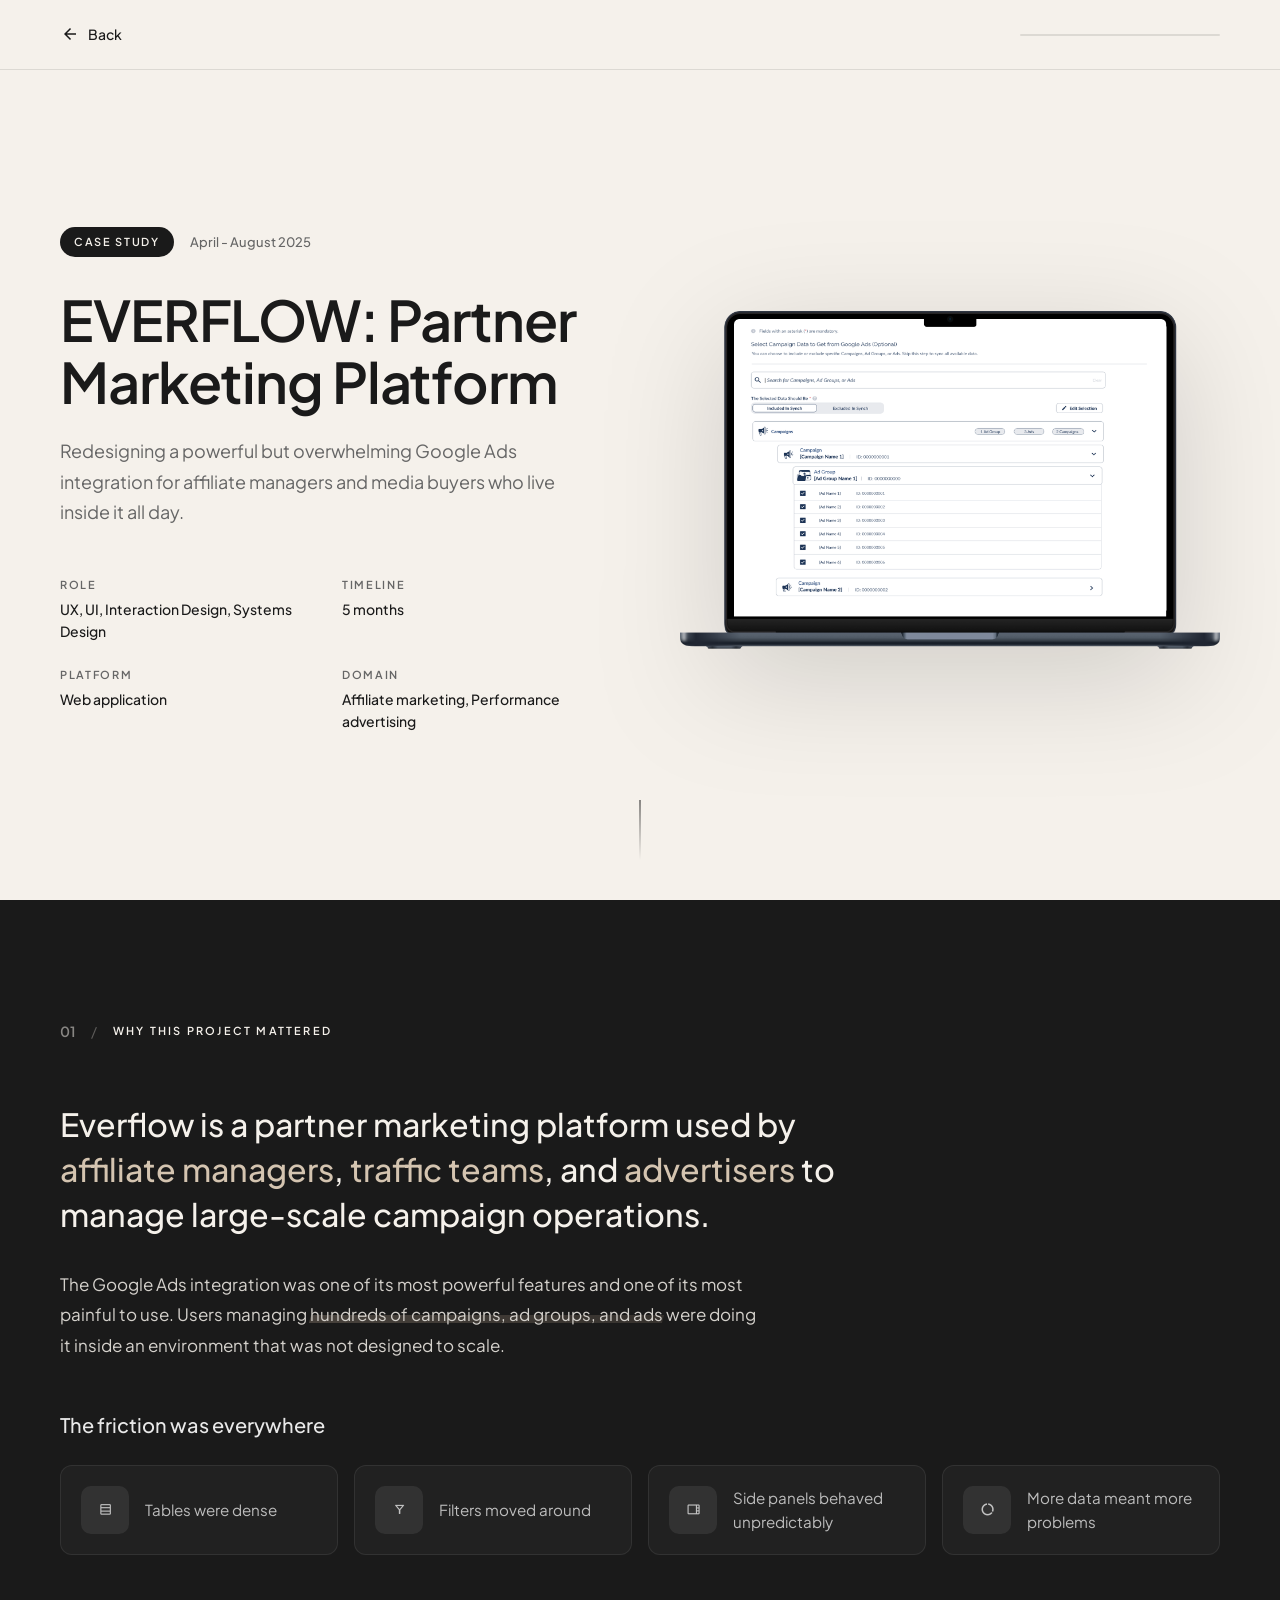
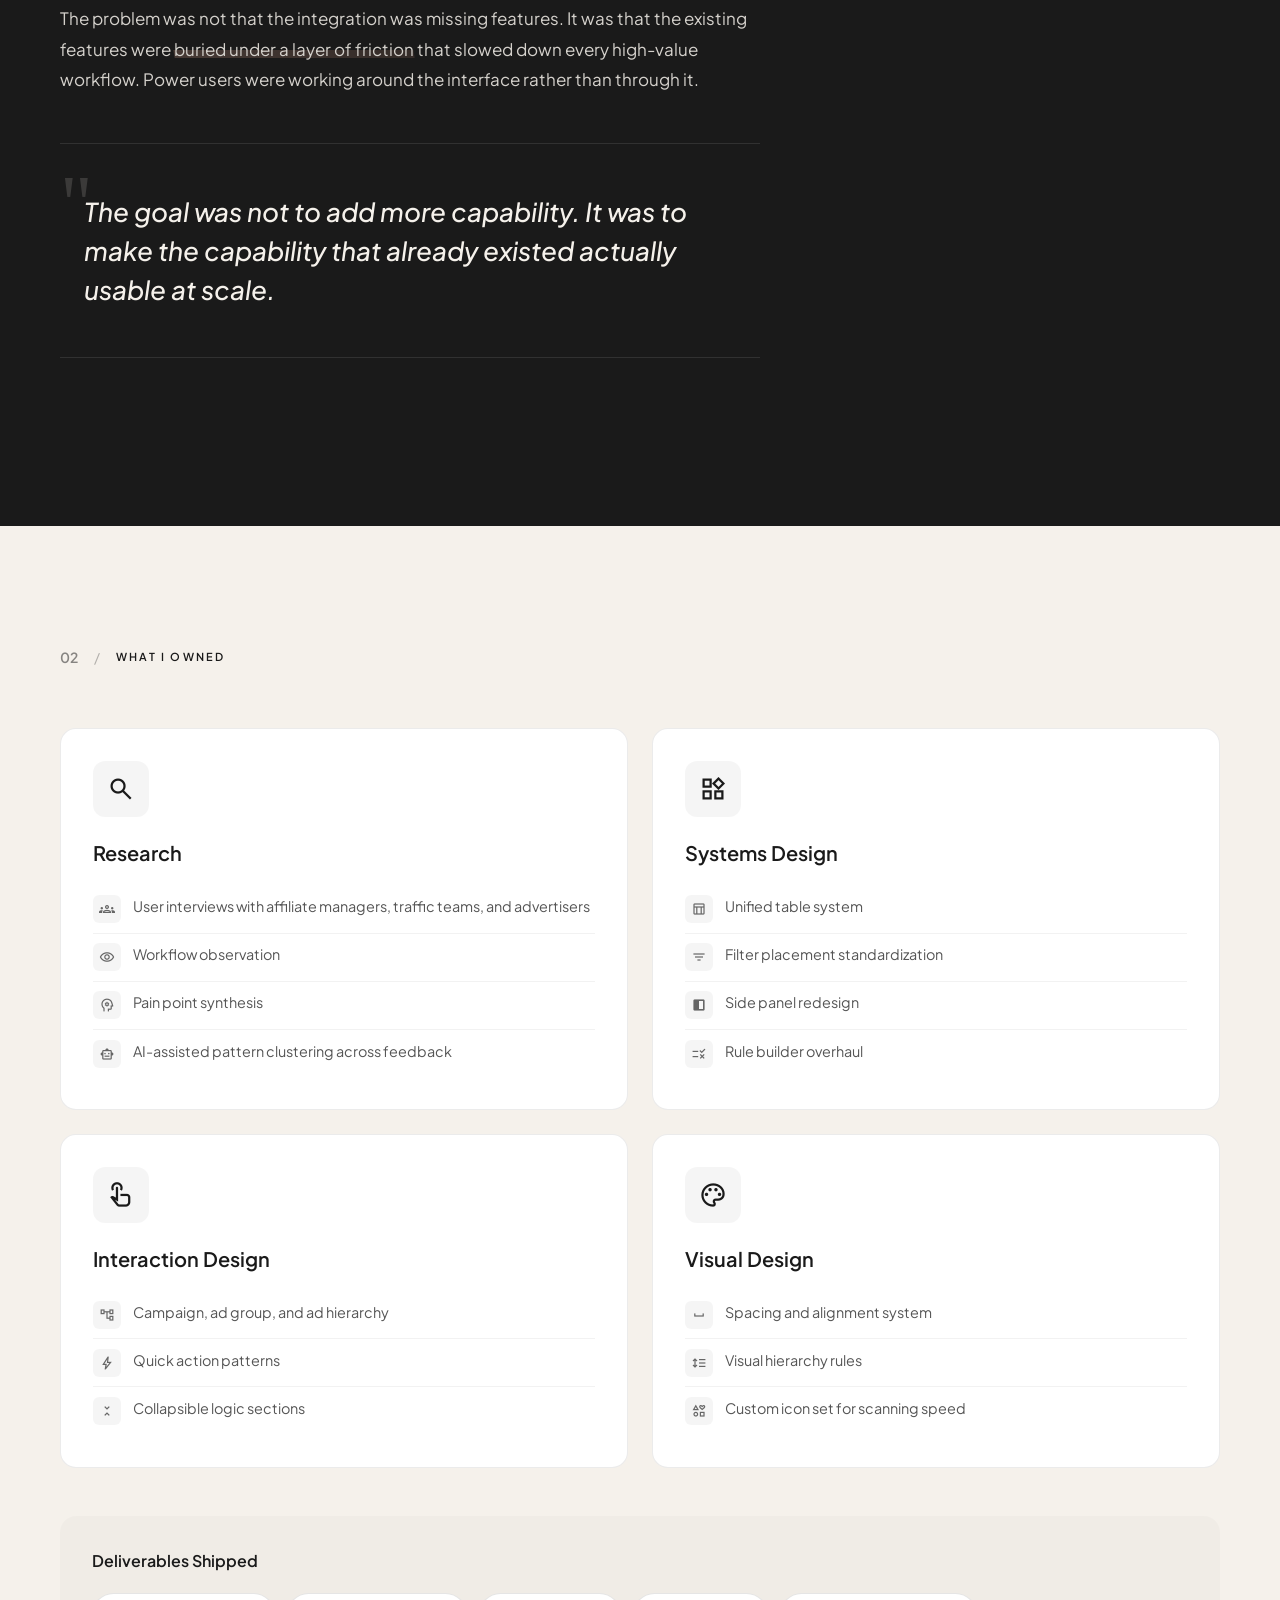
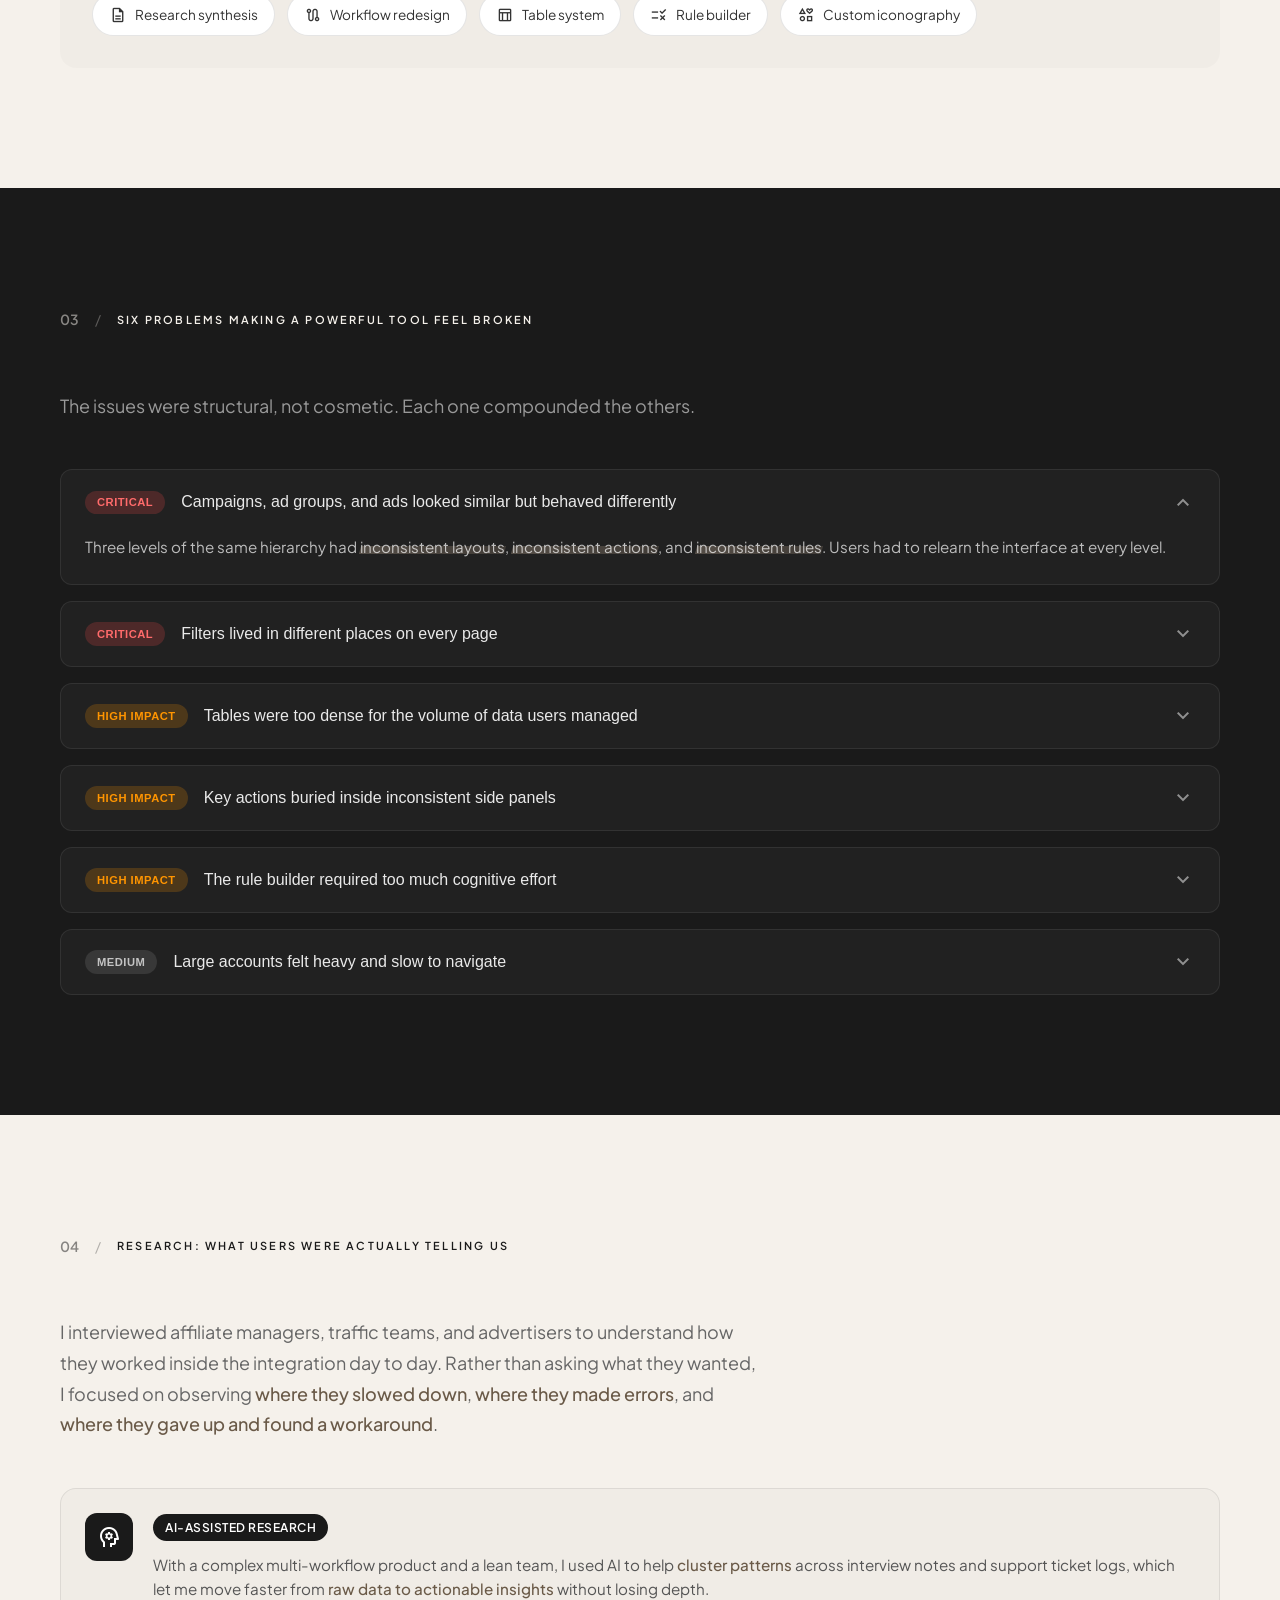
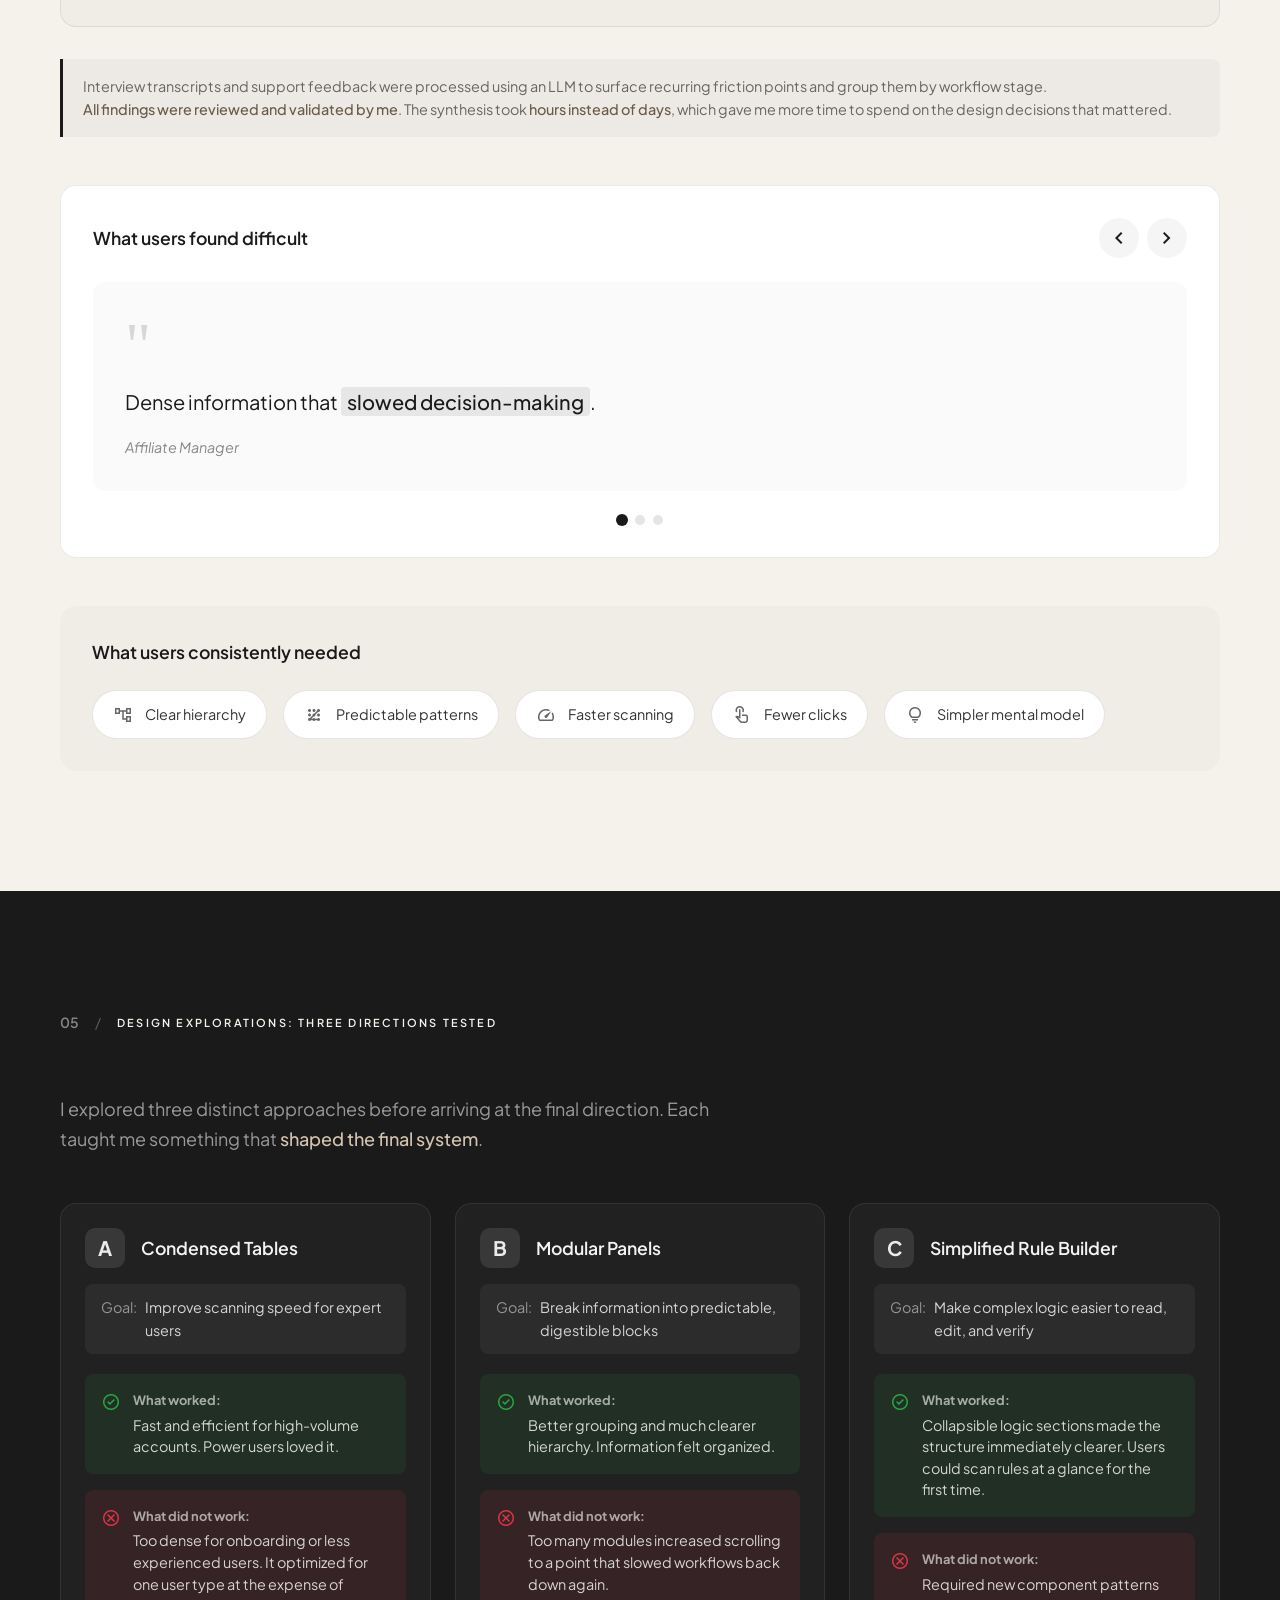
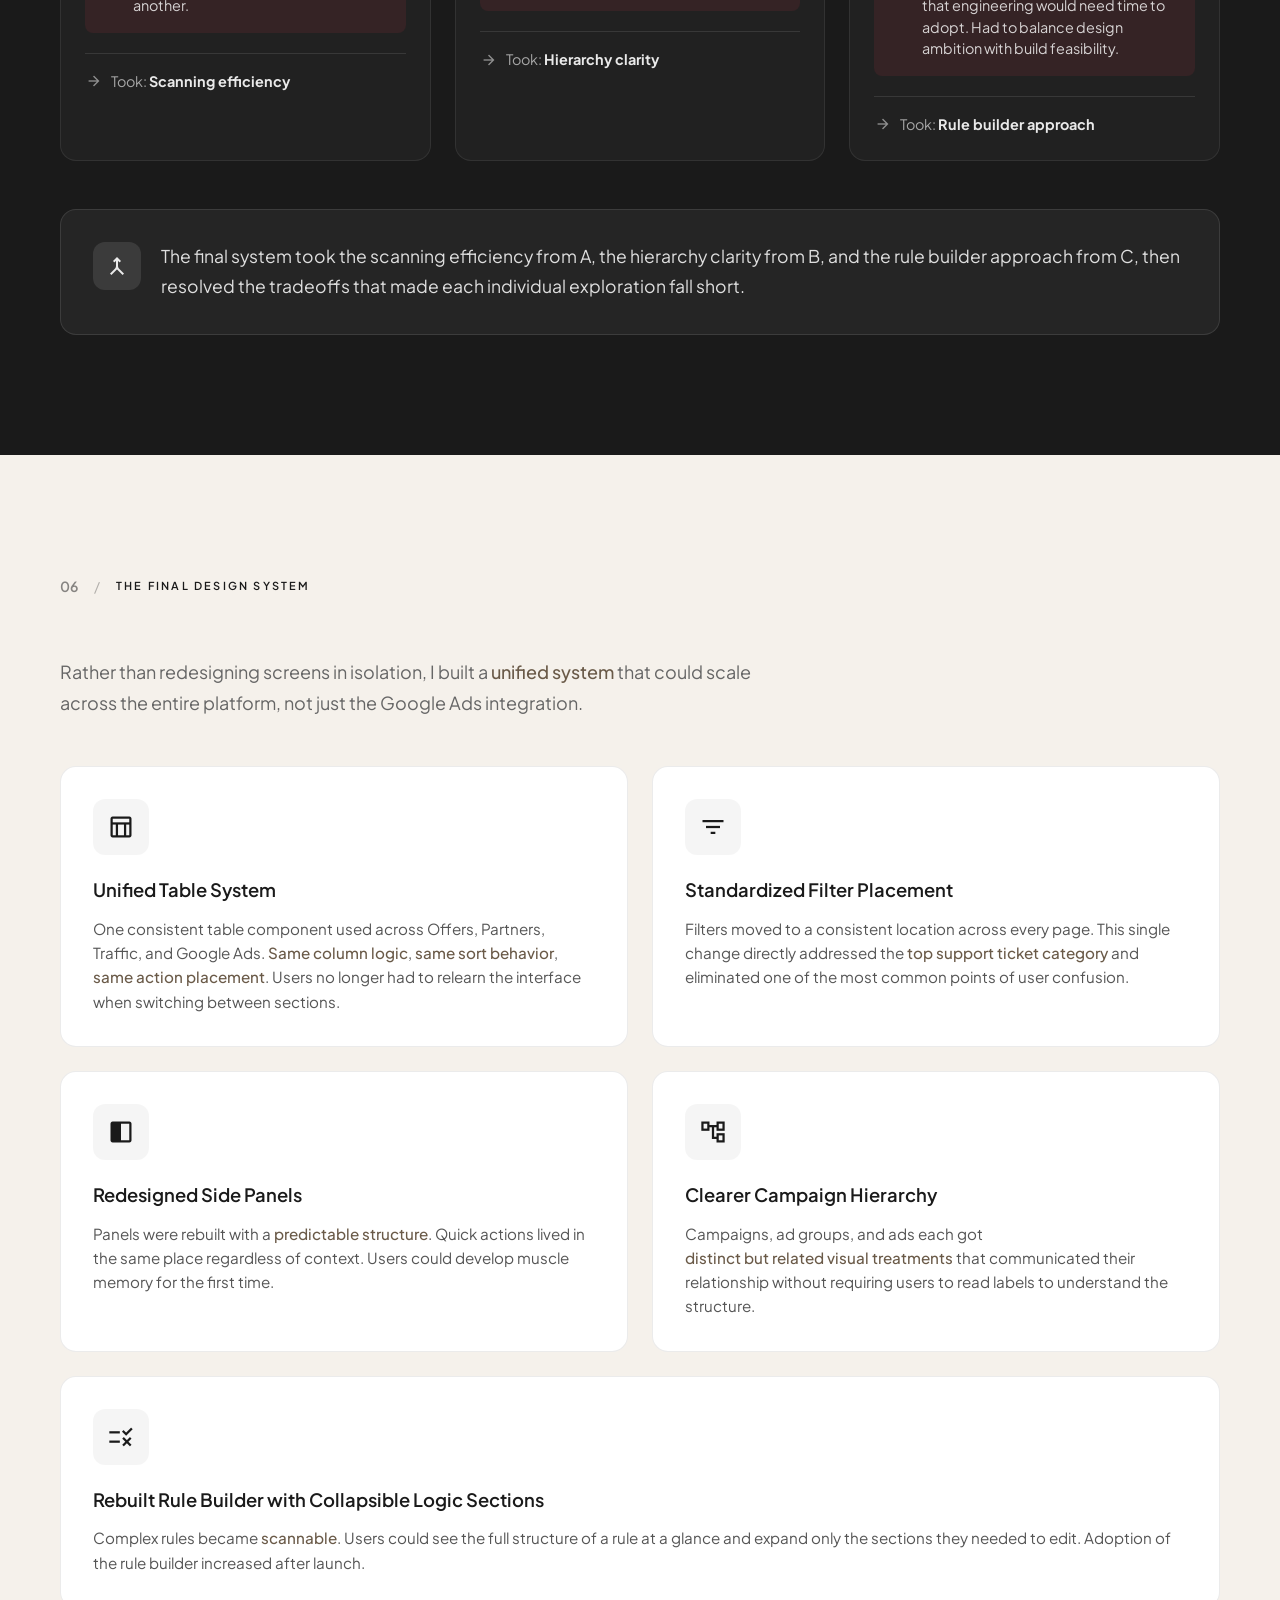
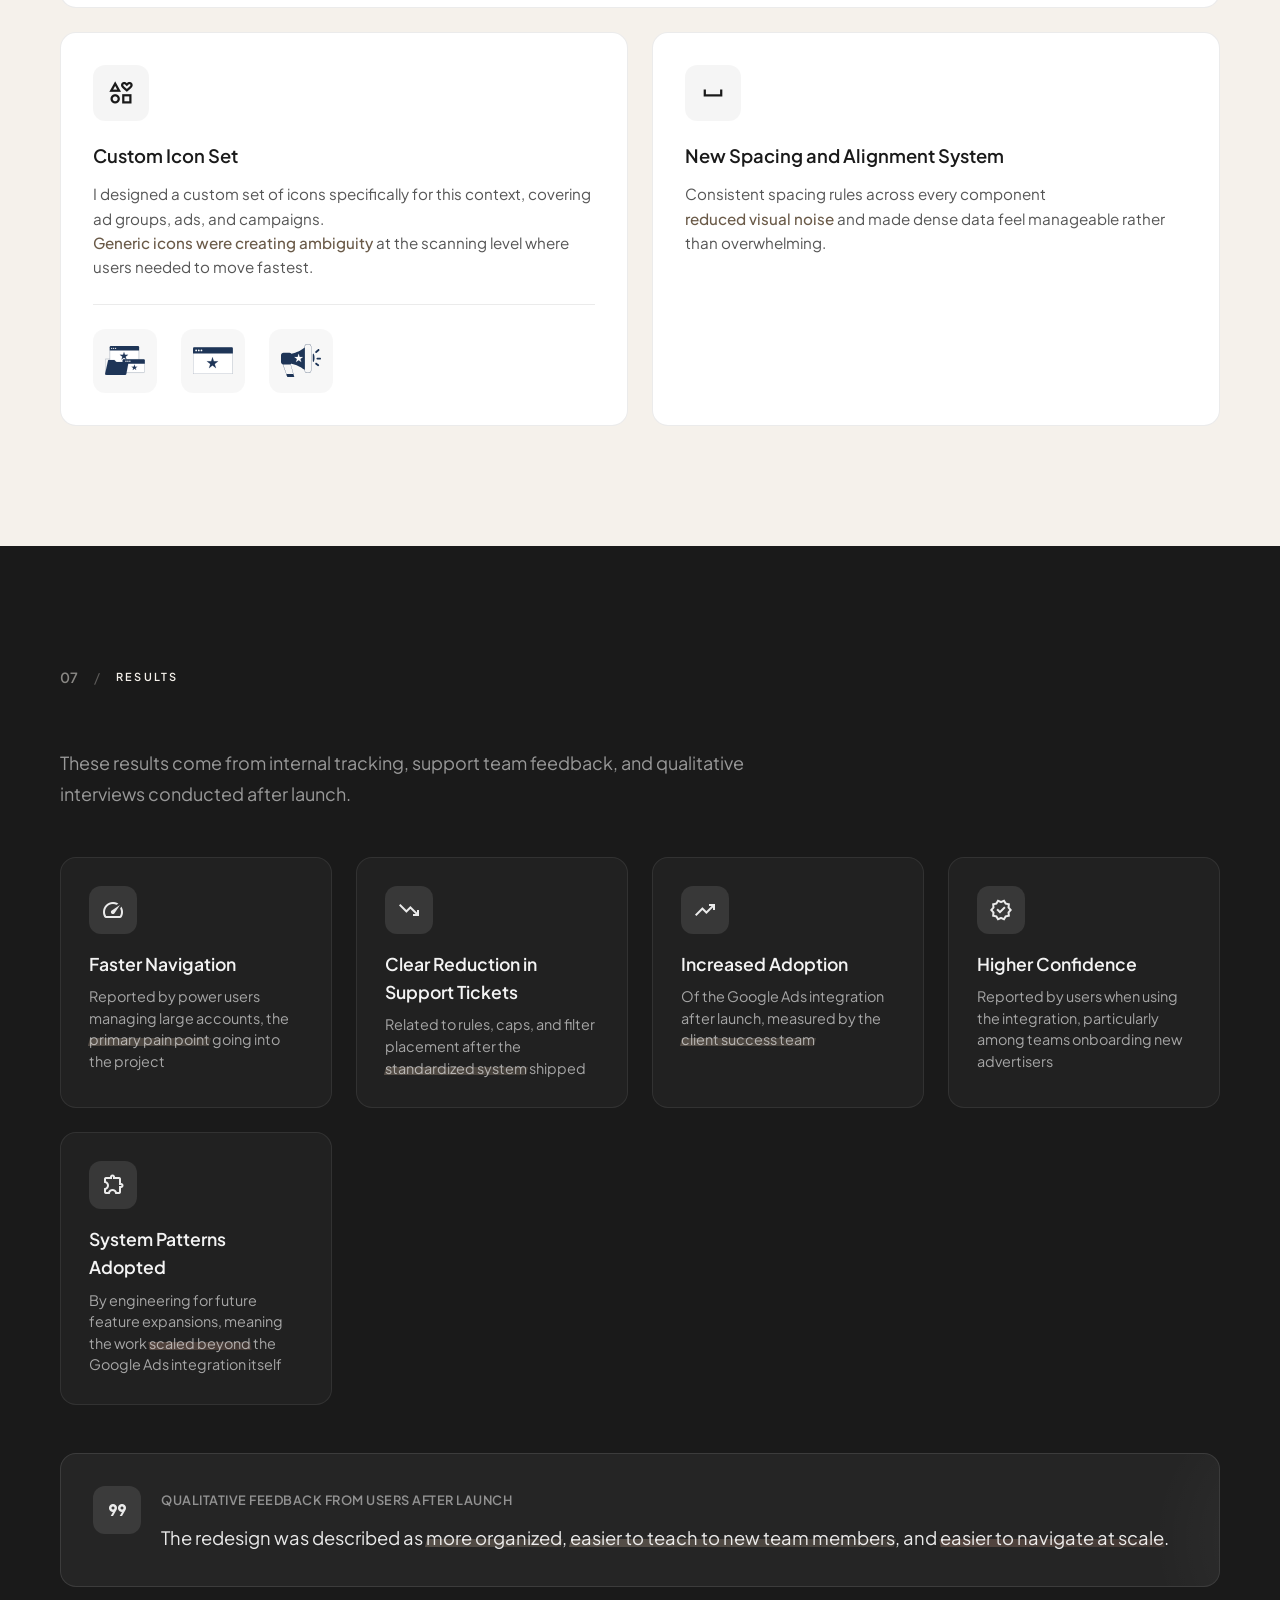
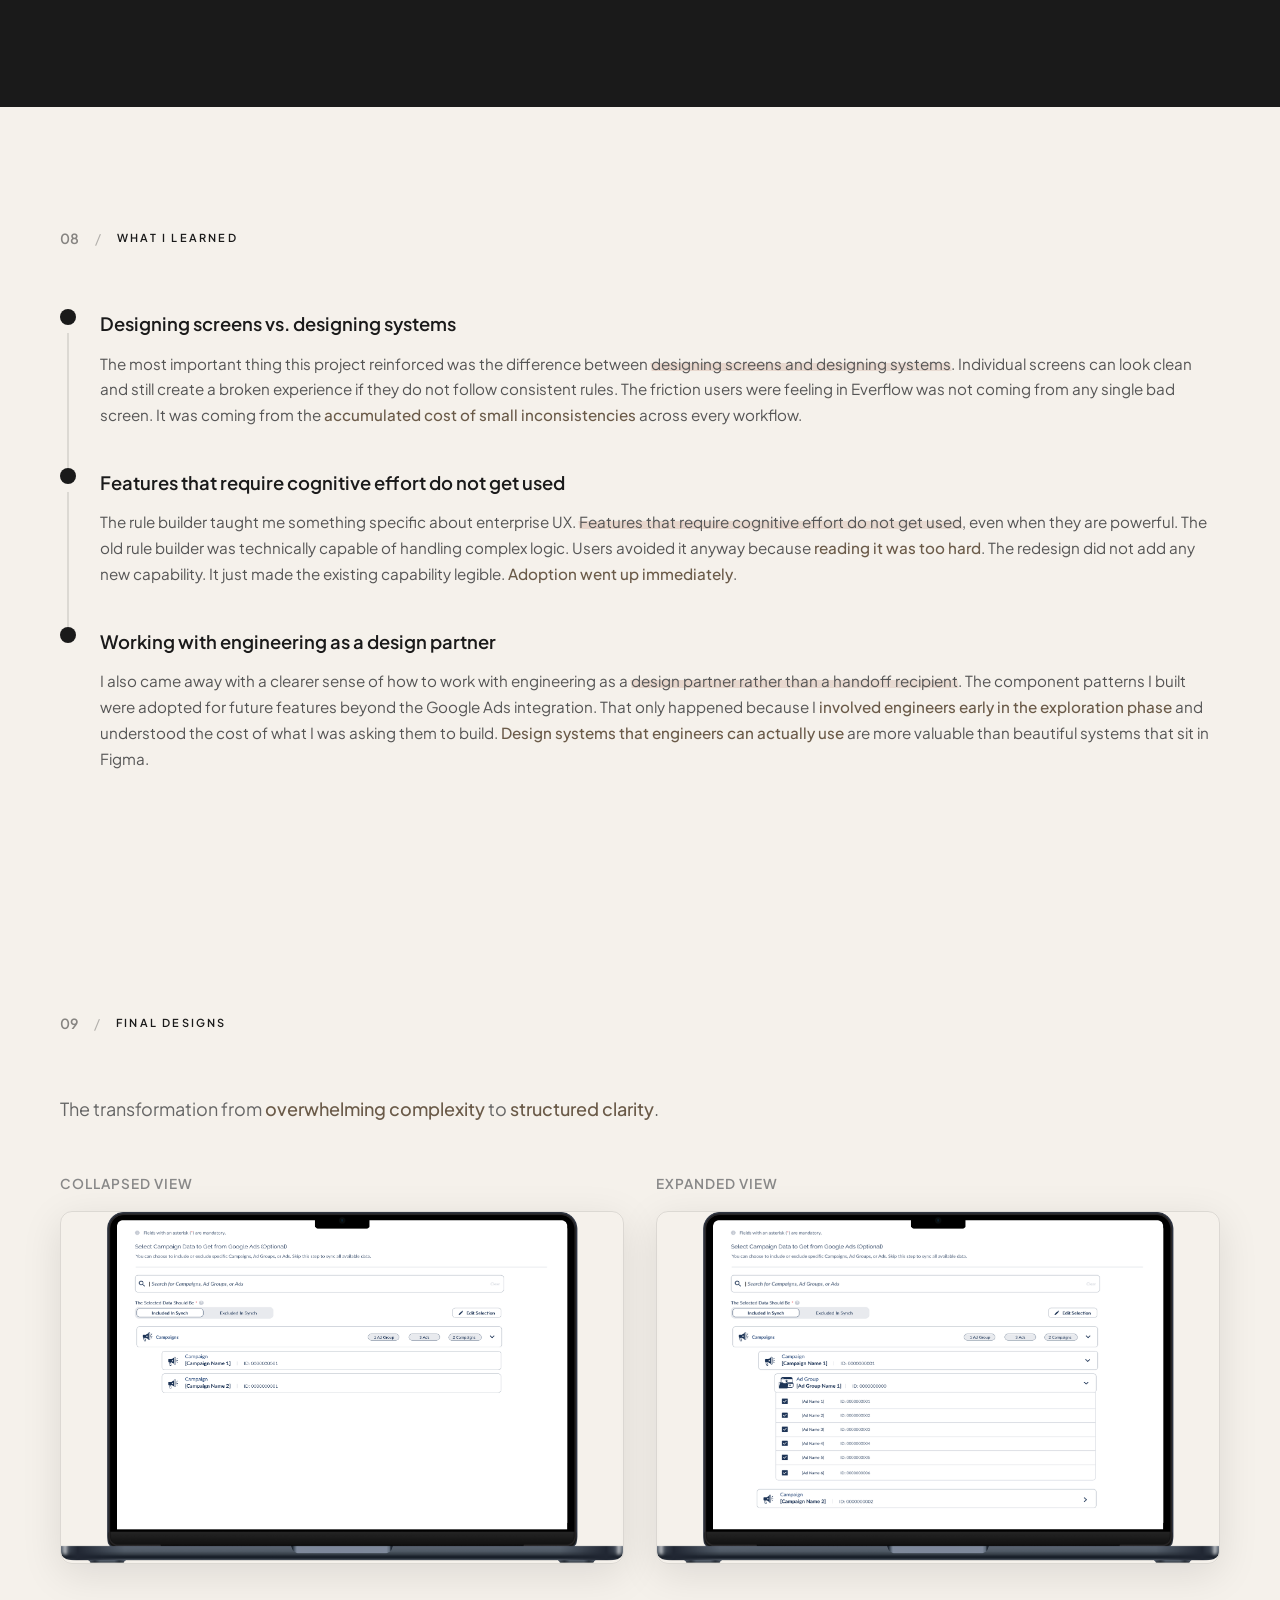
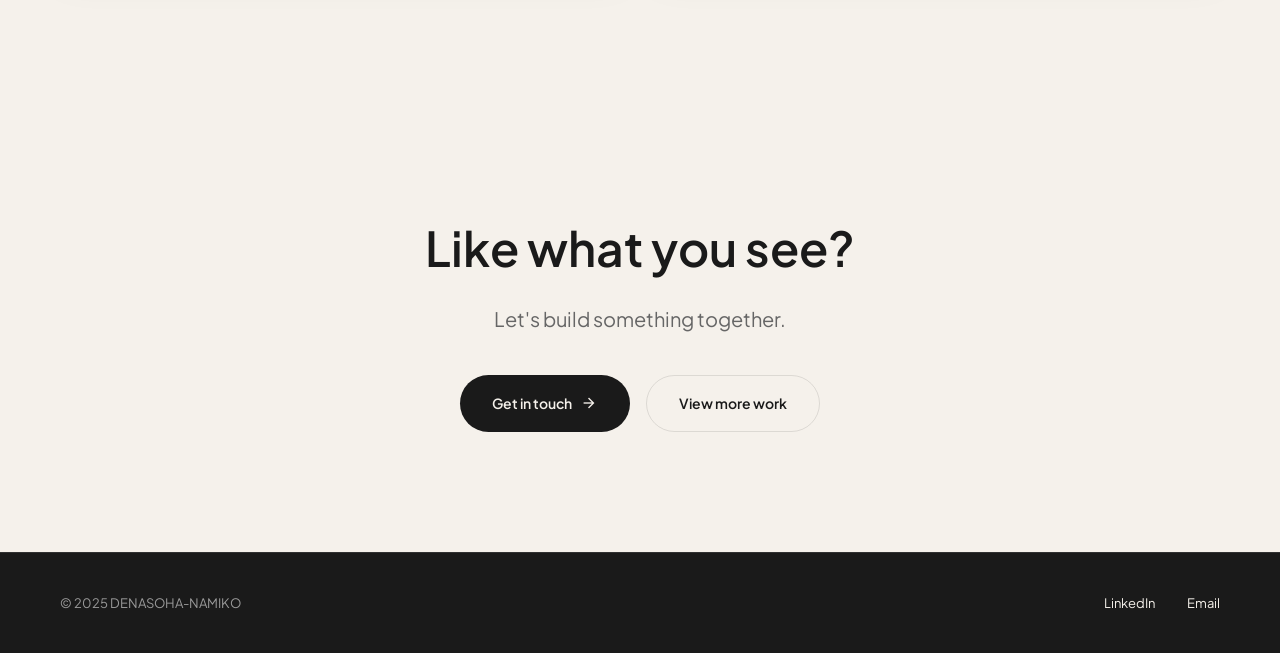
==== commit cb0aff7d: "cover change" ====
--- a/everflow-case-study.html
+++ b/everflow-case-study.html
@@ -51,7 +51,7 @@
             </div>
         </div>
         <div class="cs-hero-image">
-            <img src="EF-Screen.png" alt="Everflow Final Design" class="cs-hero-phone">
+            <img src="Assets/new assets/openscreenef.png" alt="Everflow Final Design" class="cs-hero-phone">
         </div>
         <div class="cs-scroll-indicator">
             <div class="cs-scroll-line"></div>
